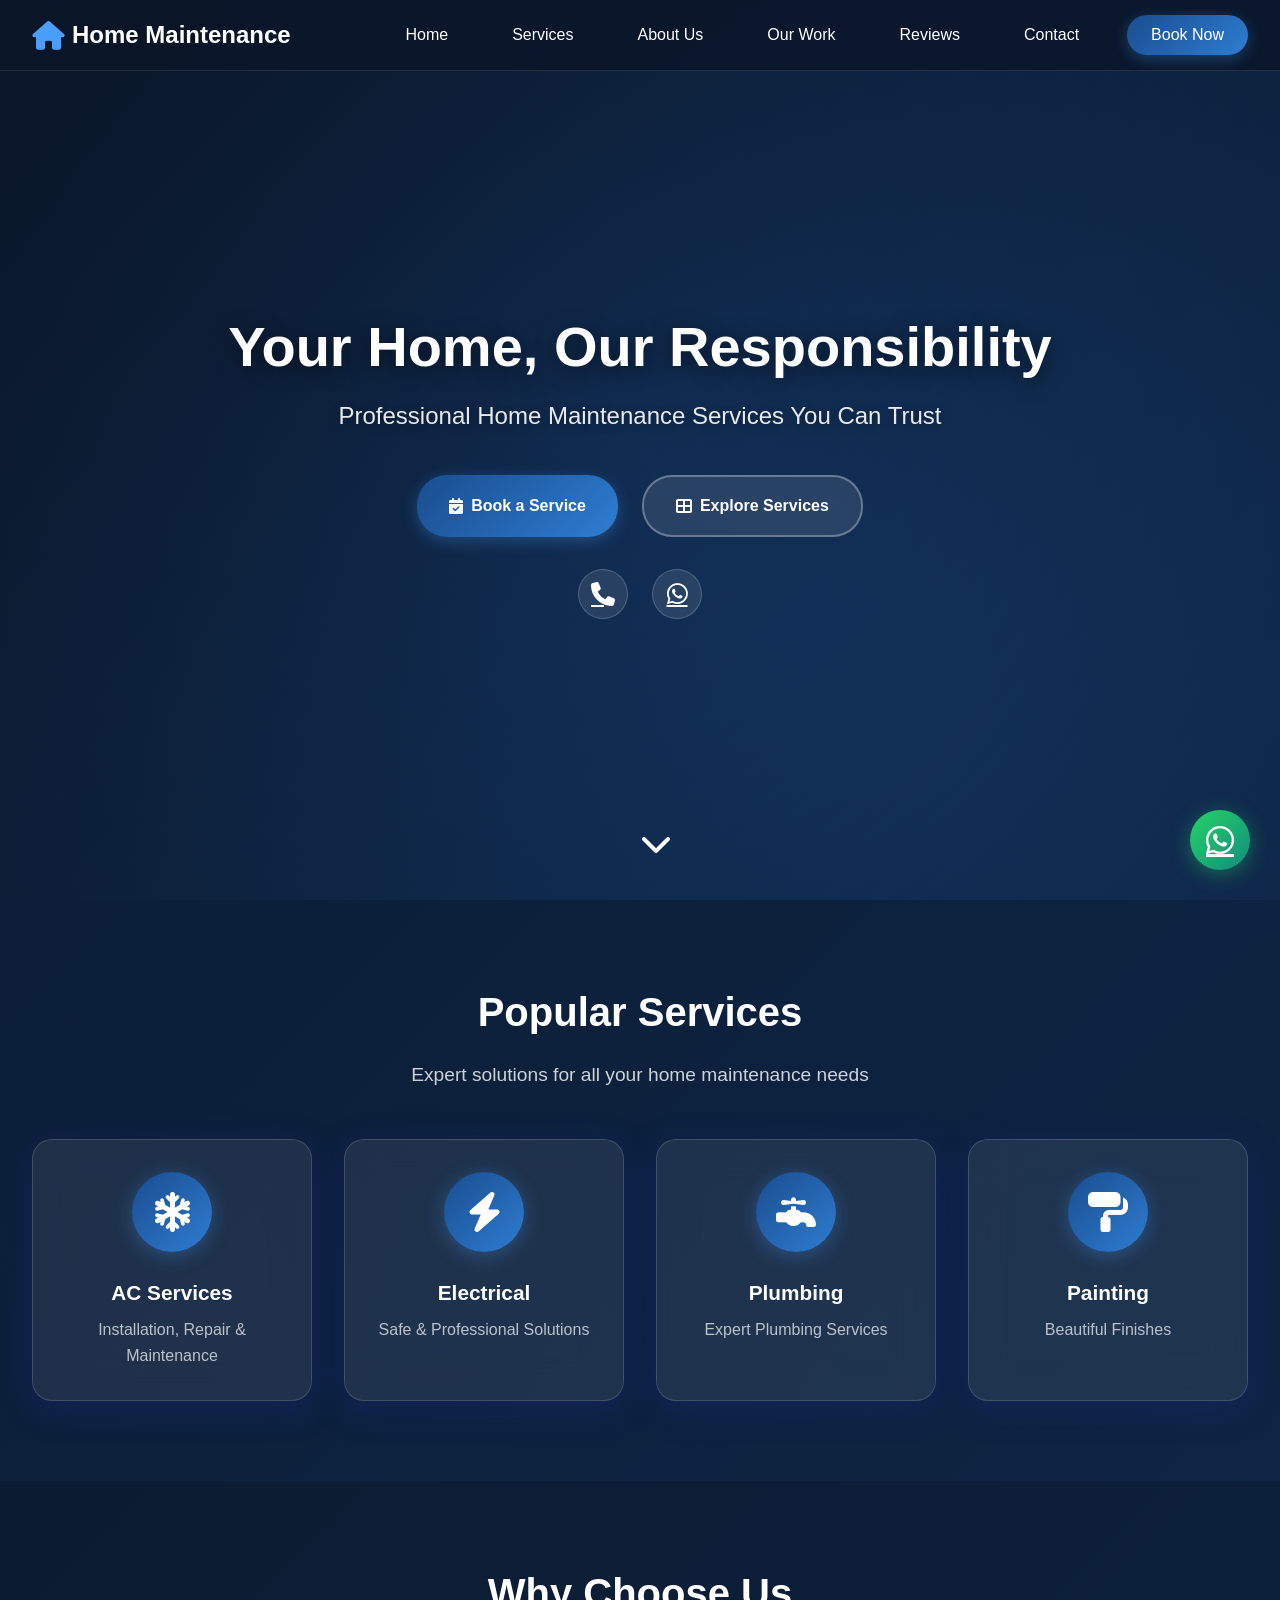
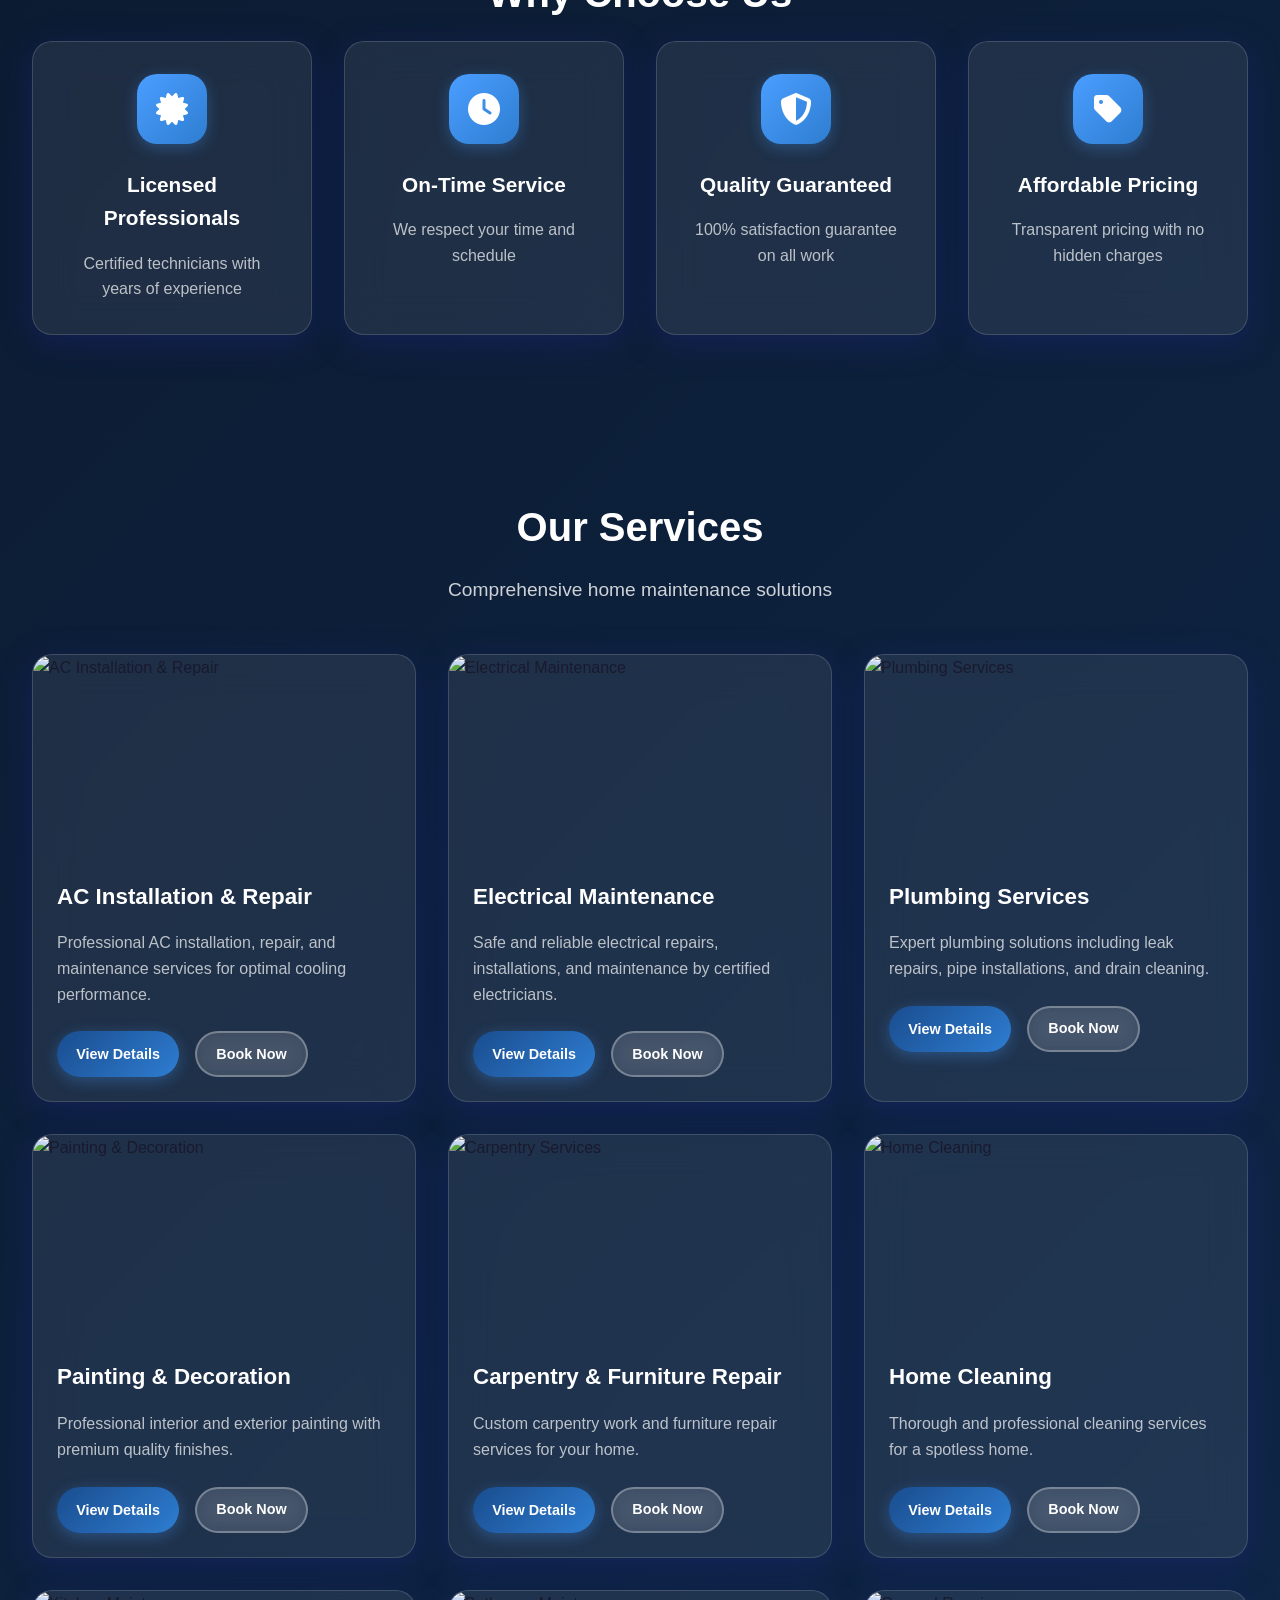
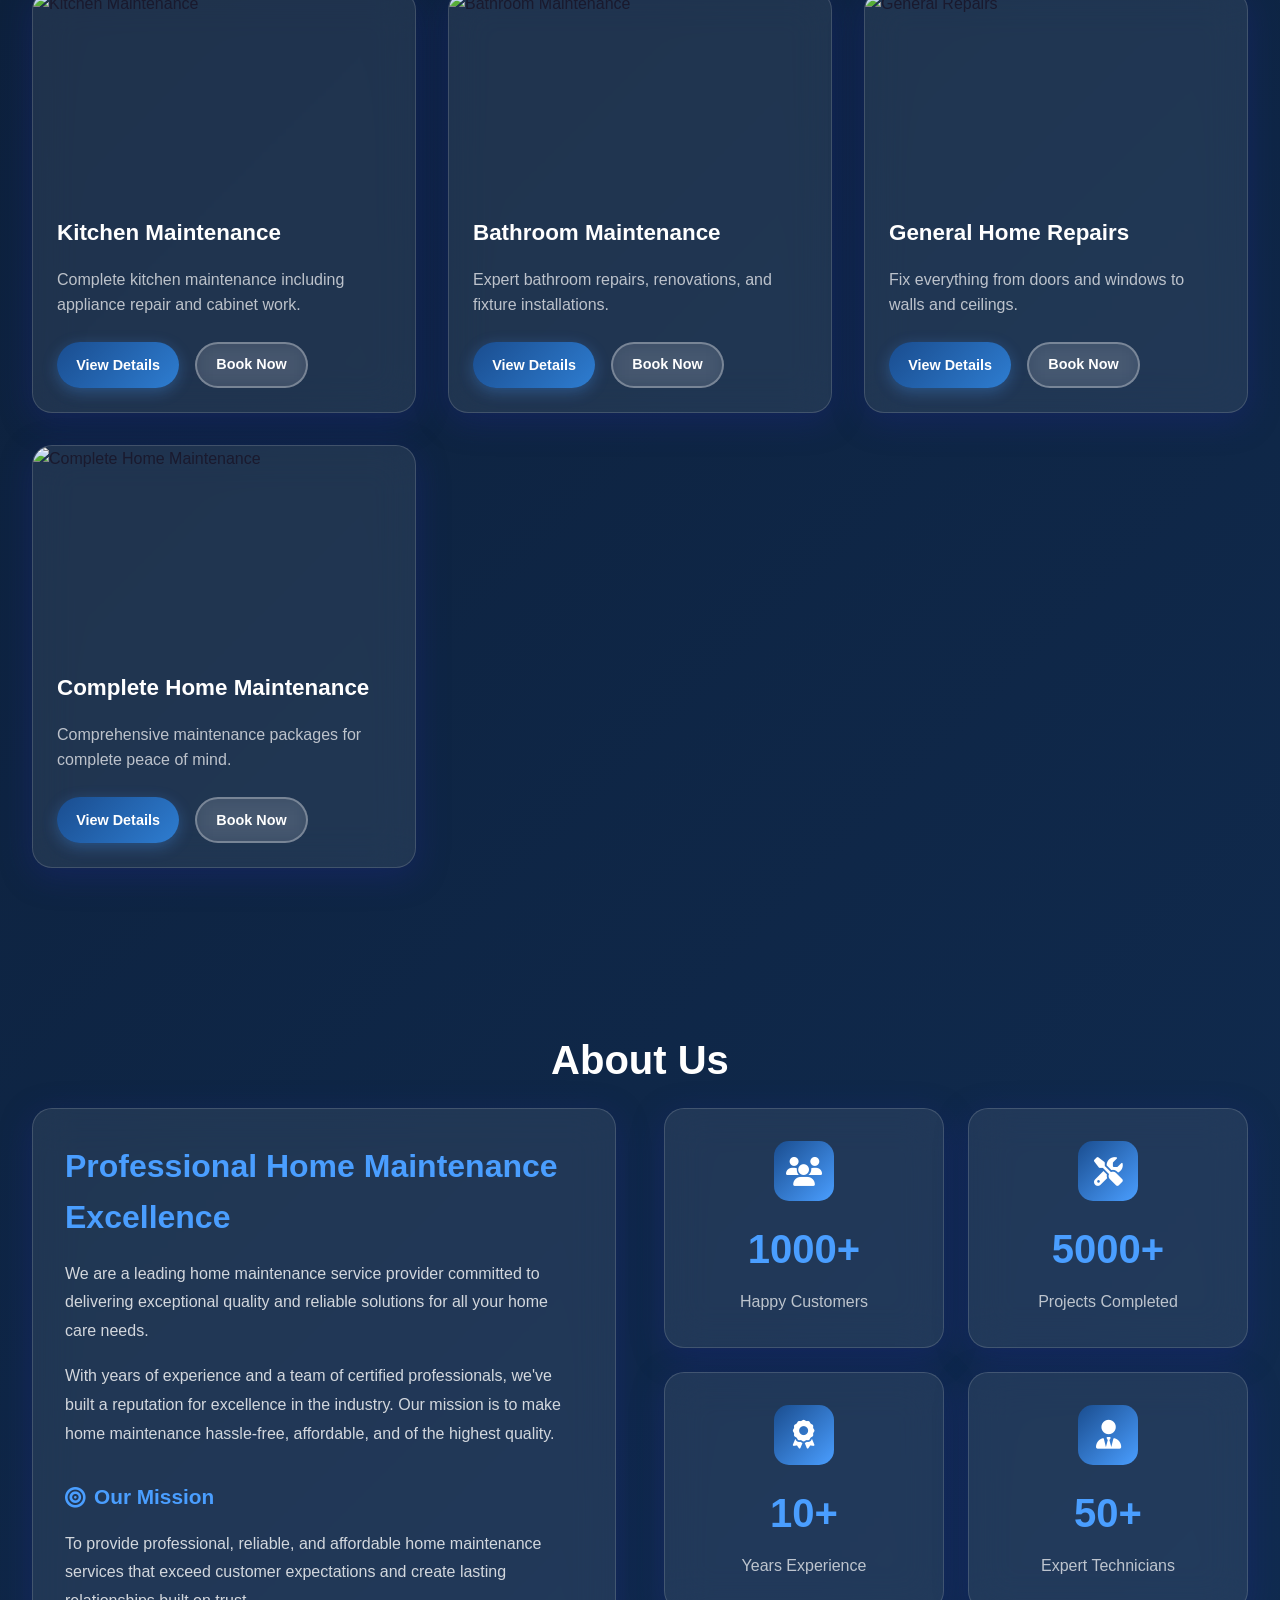
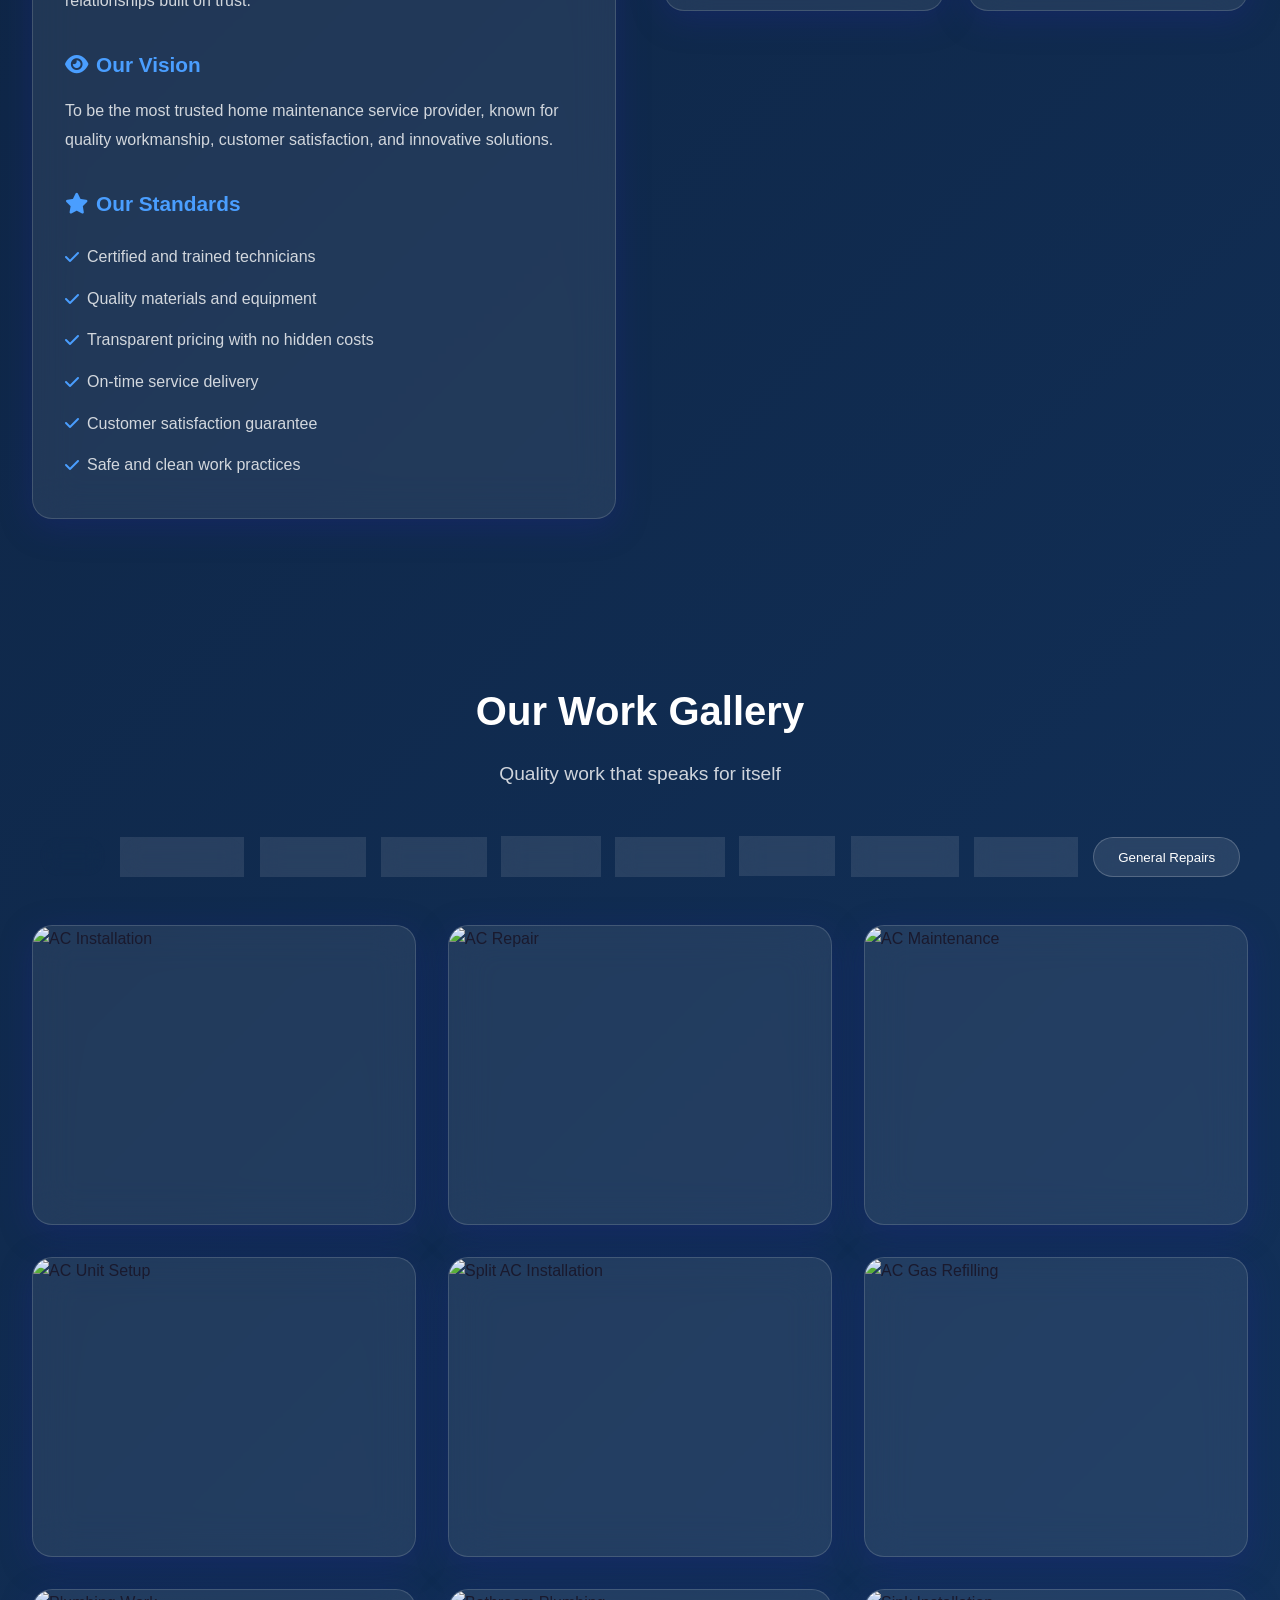
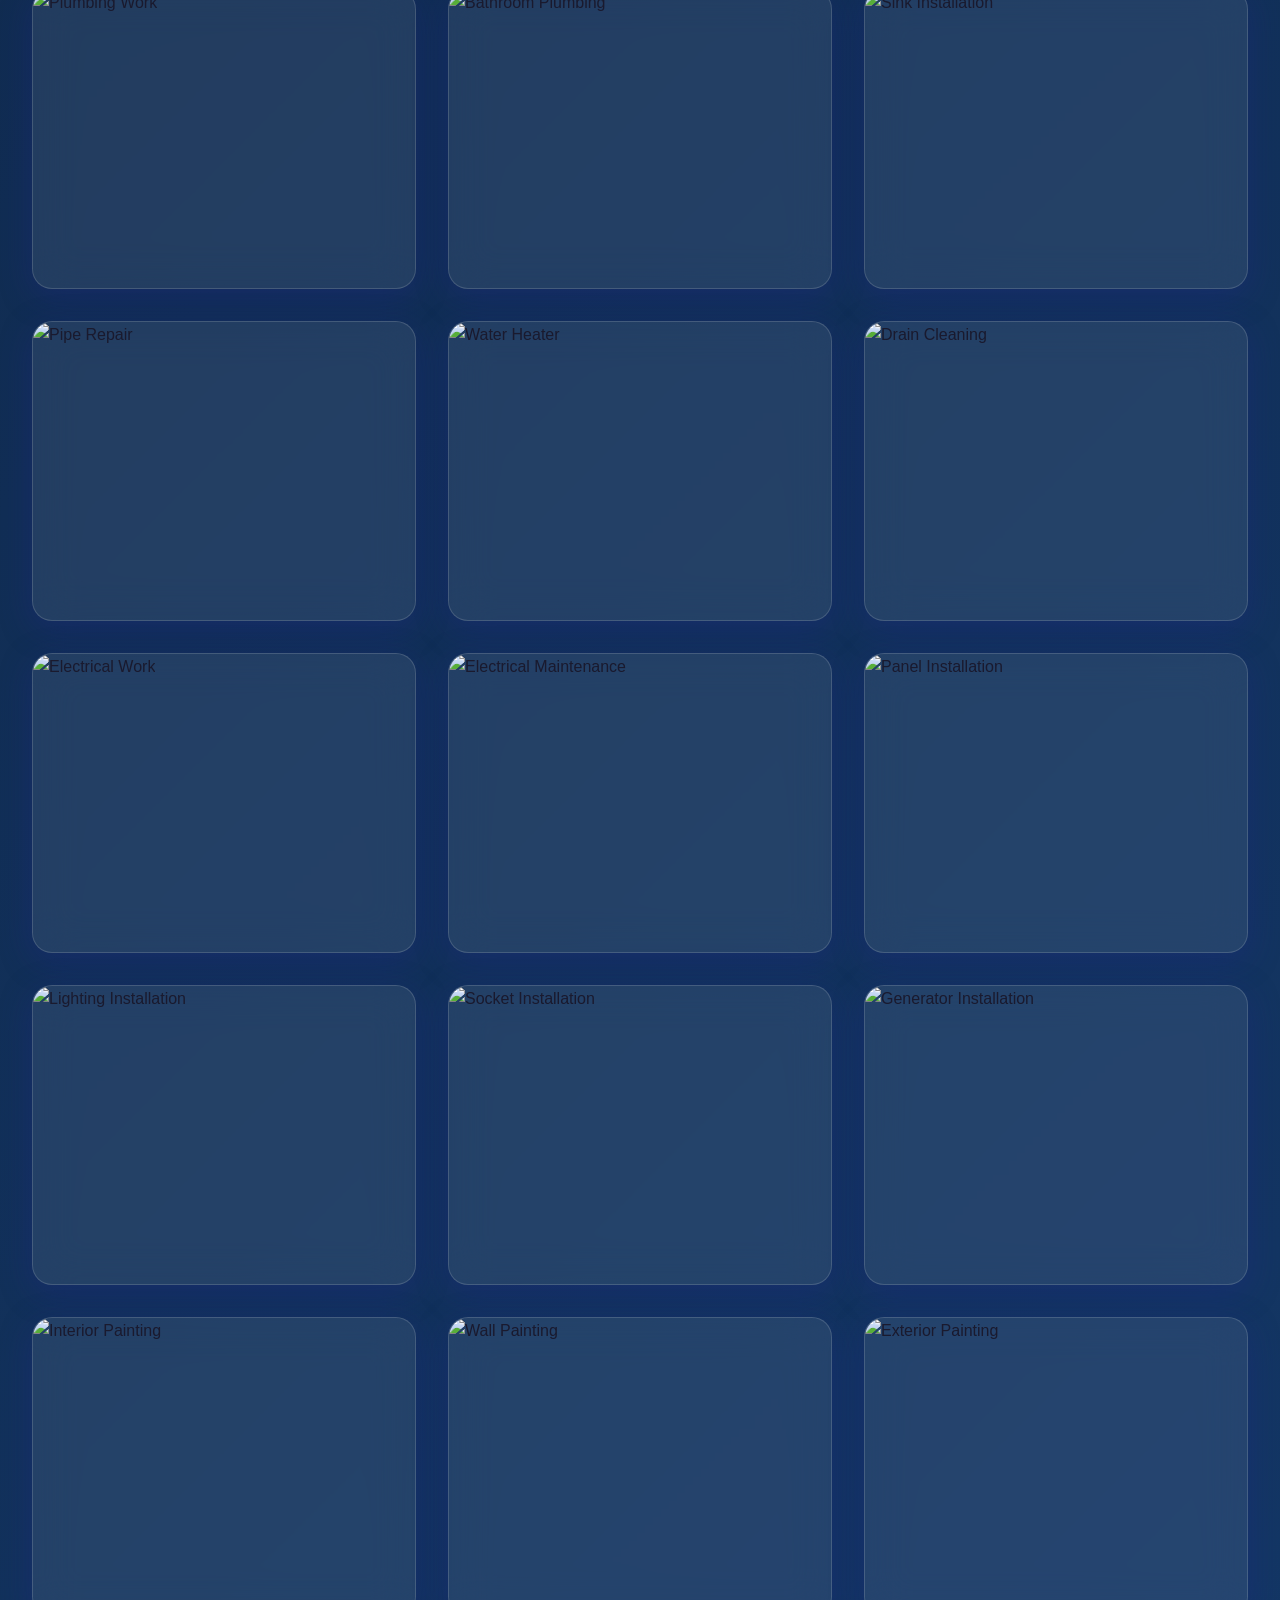
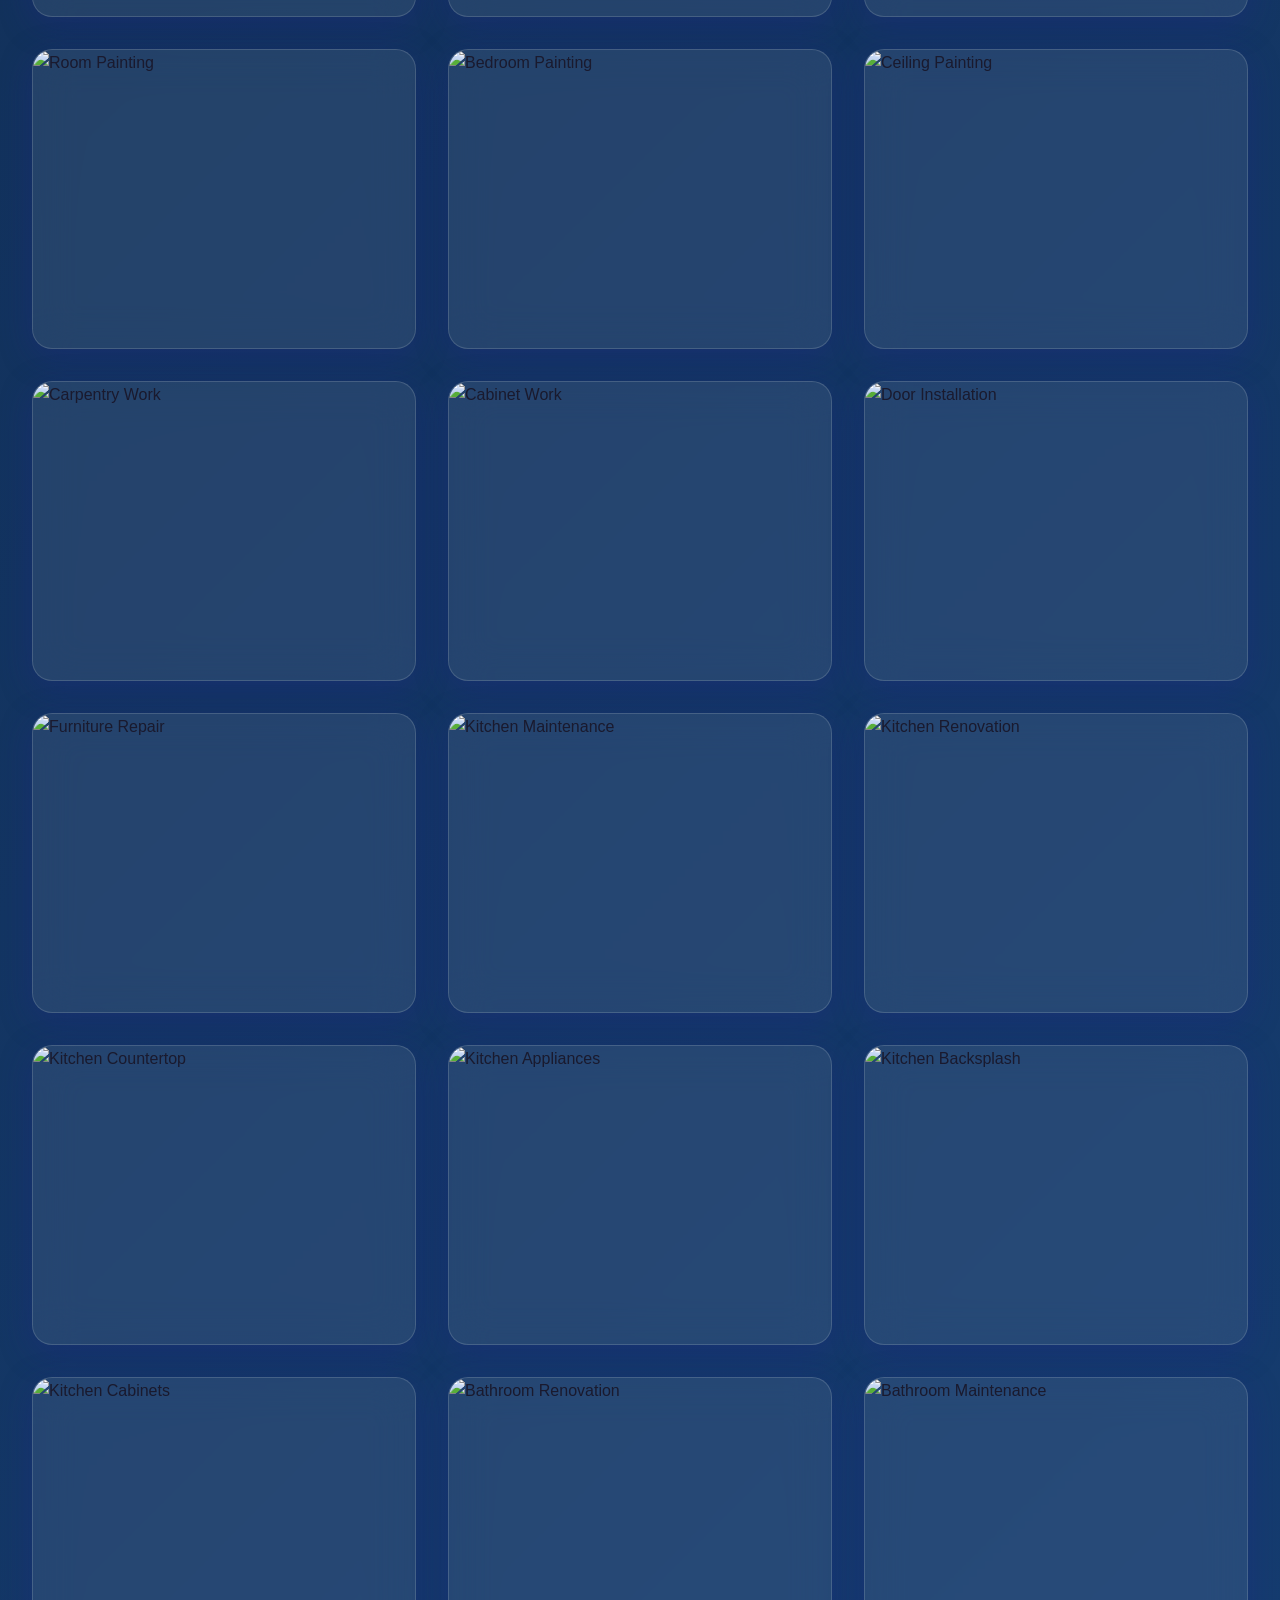
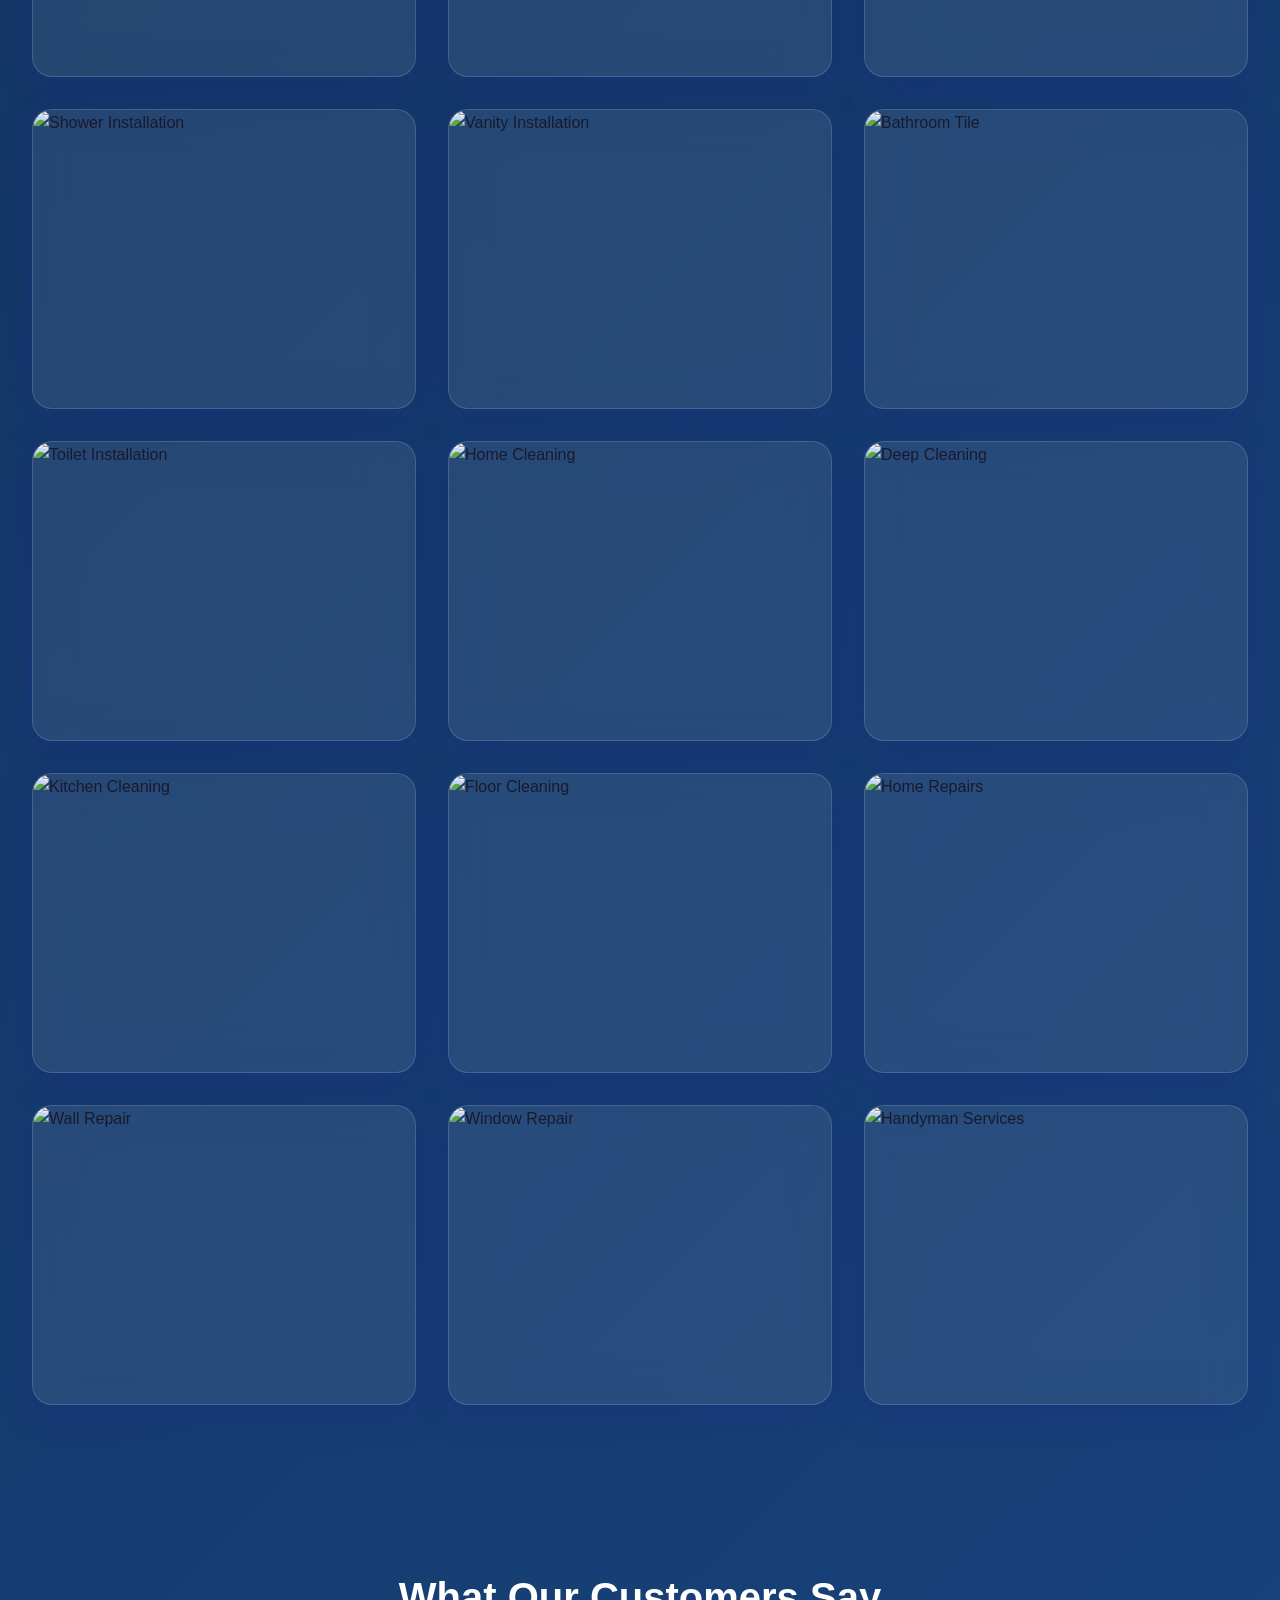
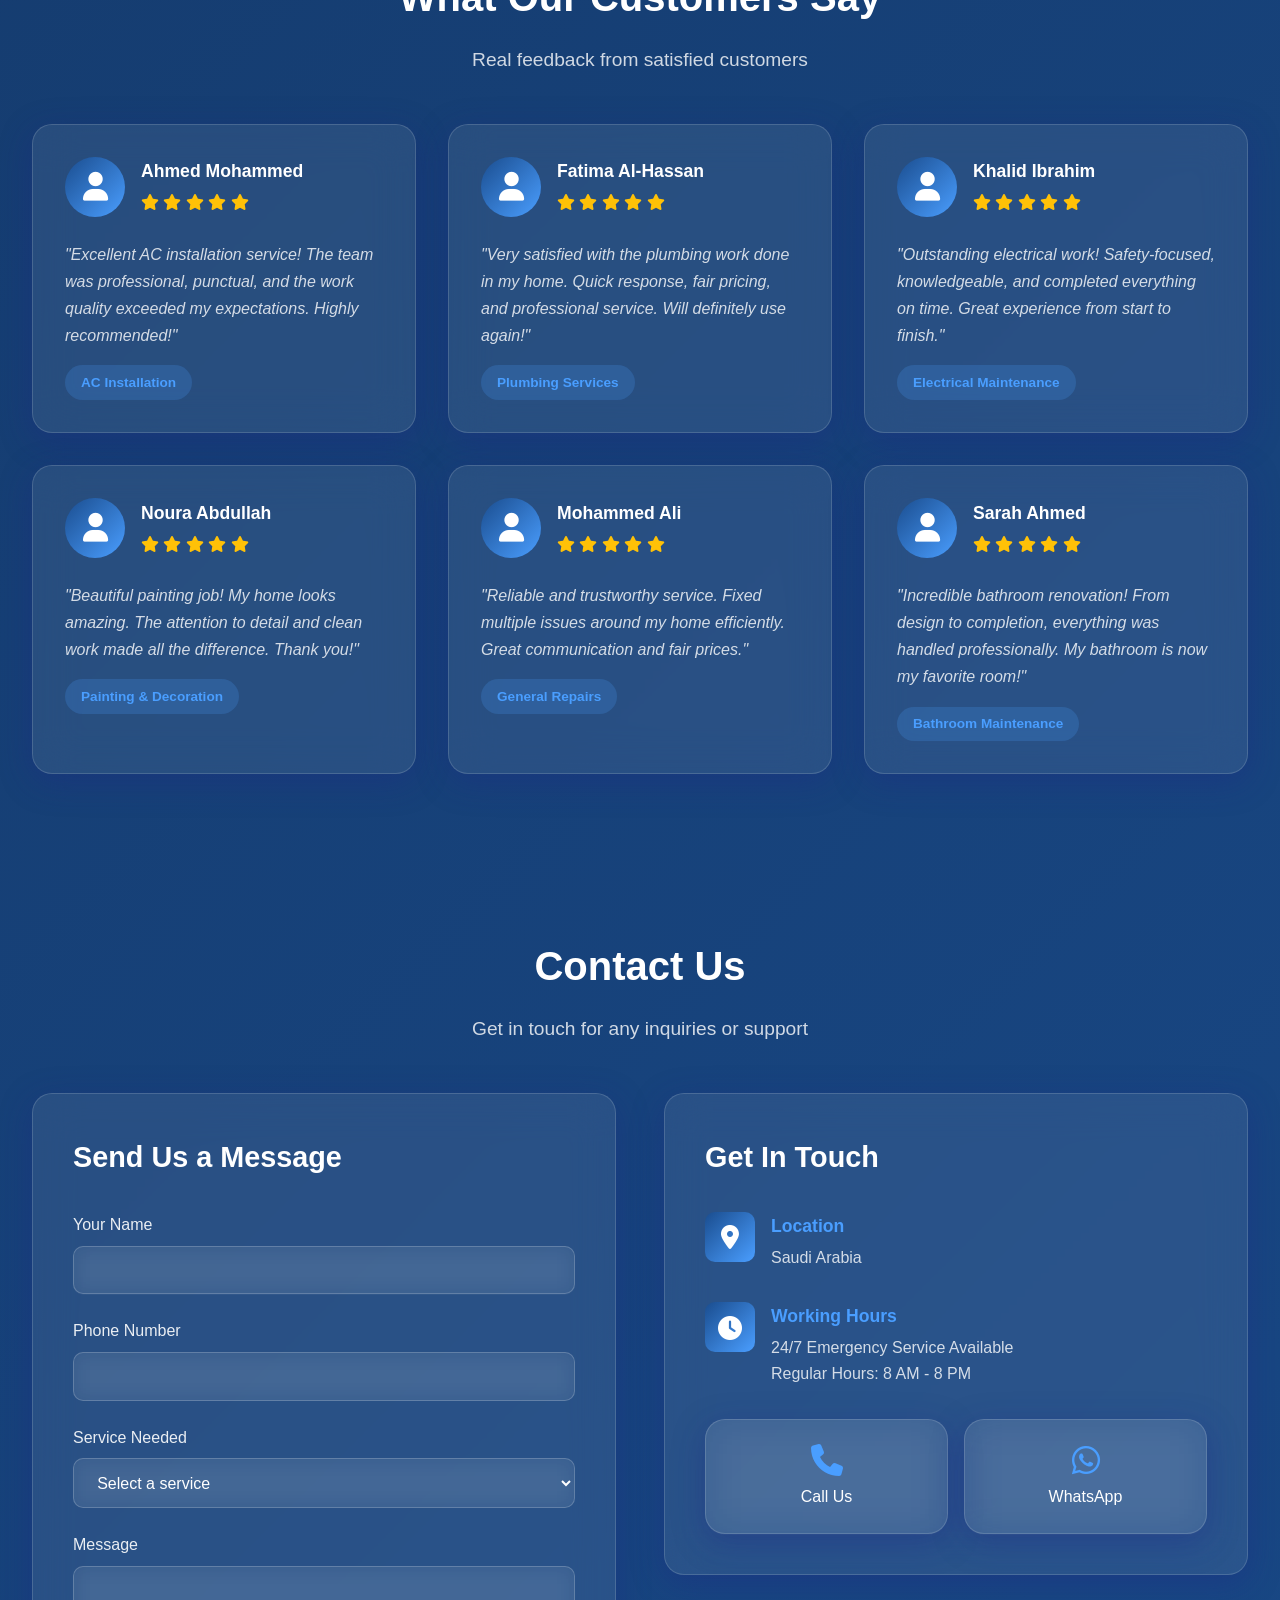
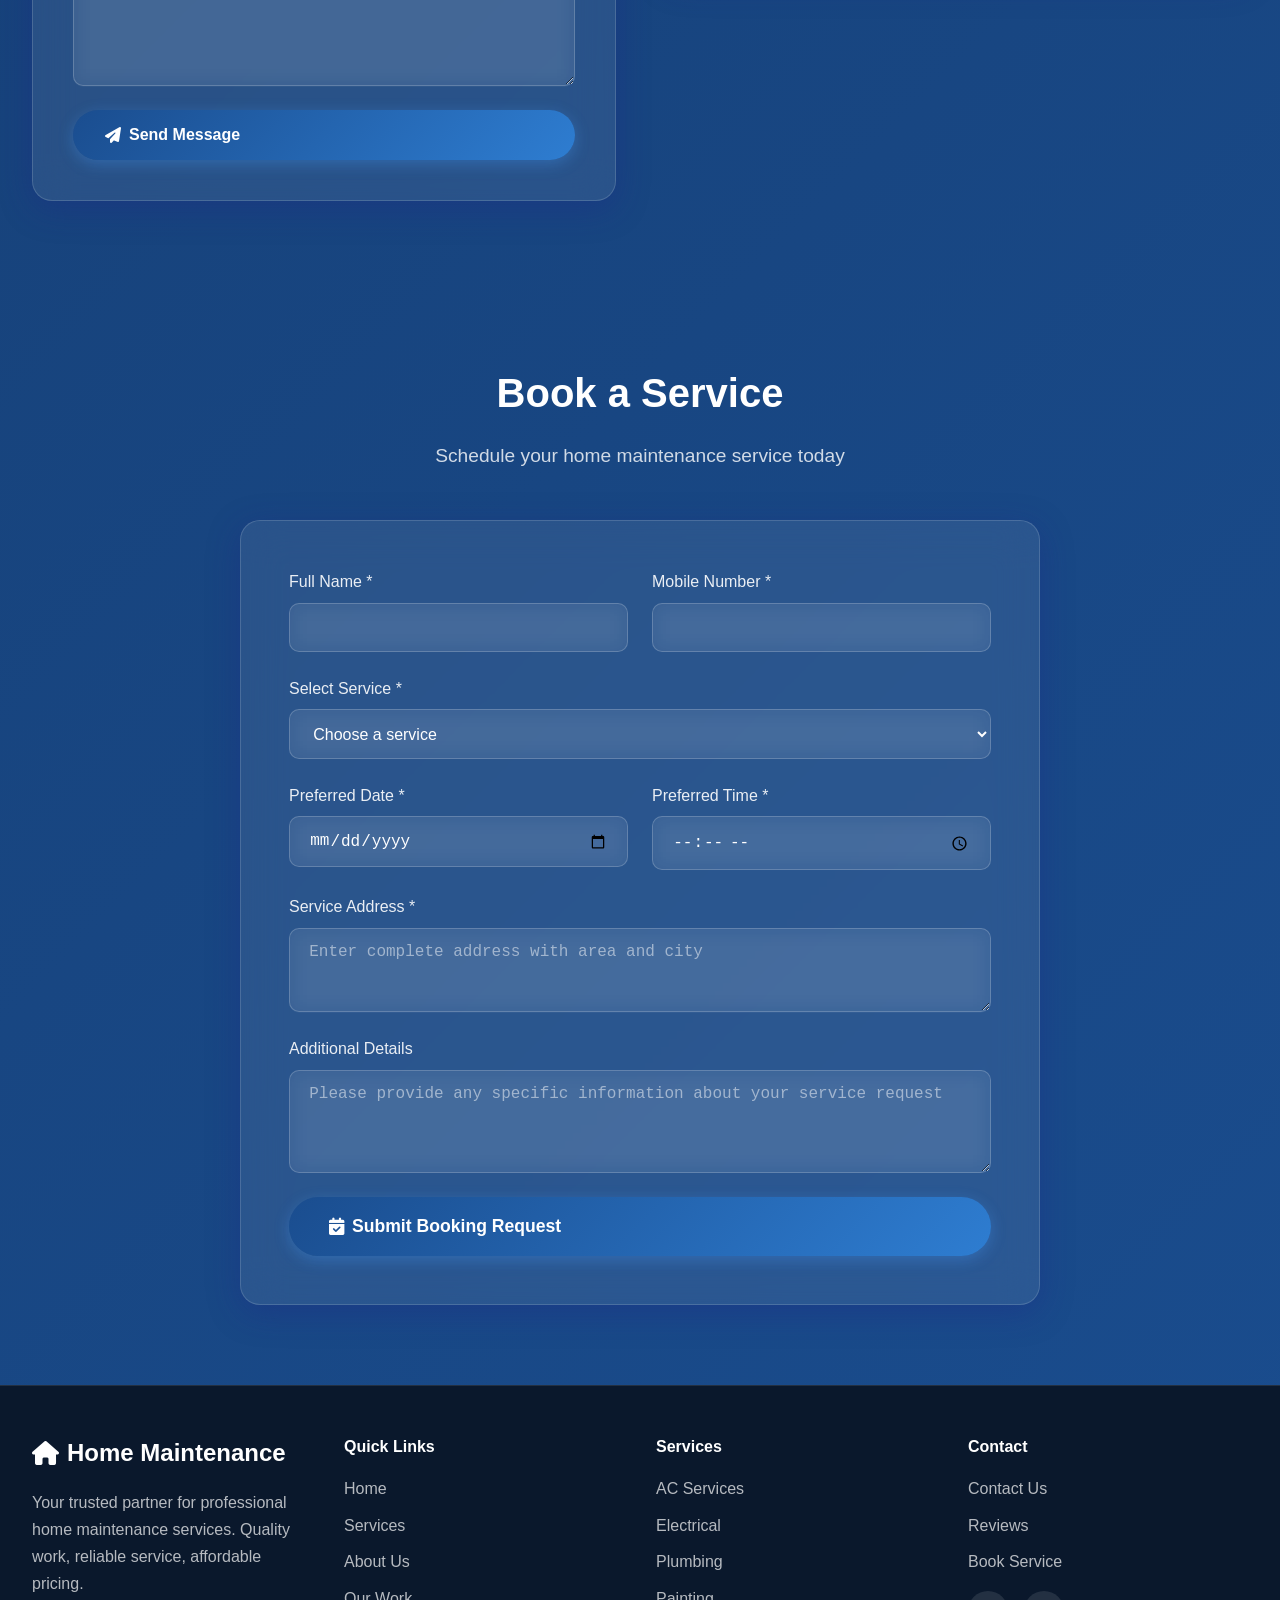
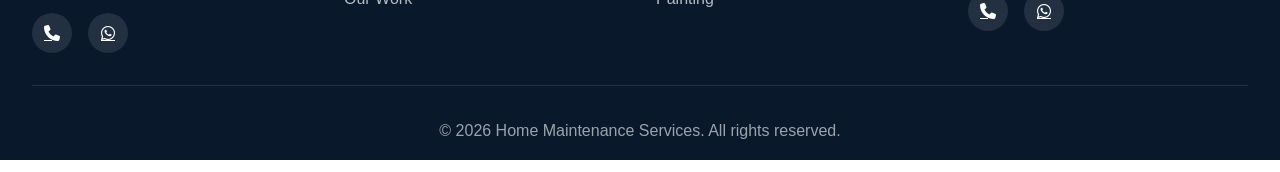
==== index.html @ 99d9198a "Add files via upload" ====
<!DOCTYPE html>
<html lang="en">
<head>
    <meta charset="UTF-8">
    <meta name="viewport" content="width=device-width, initial-scale=1.0">
    <meta name="description" content="Professional Home Maintenance Services - Your Home, Our Responsibility. Expert AC, Plumbing, Electrical, Painting & More.">
    <title>Premium Home Maintenance Services | Your Home, Our Responsibility</title>
    <link rel="stylesheet" href="styles.css">
    <link rel="stylesheet" href="https://cdnjs.cloudflare.com/ajax/libs/font-awesome/6.4.0/css/all.min.css">
</head>
<body>
    <!-- Navigation Bar -->
    <nav class="navbar" id="navbar">
        <div class="nav-container">
            <div class="logo">
                <i class="fas fa-home"></i>
                <span>Home Maintenance</span>
            </div>
            <ul class="nav-menu" id="navMenu">
                <li><a href="#home" class="nav-link">Home</a></li>
                <li><a href="#services" class="nav-link">Services</a></li>
                <li><a href="#about" class="nav-link">About Us</a></li>
                <li><a href="#gallery" class="nav-link">Our Work</a></li>
                <li><a href="#reviews" class="nav-link">Reviews</a></li>
                <li><a href="#contact" class="nav-link">Contact</a></li>
                <li><a href="#booking" class="nav-link btn-book-nav">Book Now</a></li>
            </ul>
            <div class="hamburger" id="hamburger">
                <span></span>
                <span></span>
                <span></span>
            </div>
        </div>
    </nav>

    <!-- Floating WhatsApp Button -->
    <a href="https://wa.me/966597865115" class="whatsapp-float" target="_blank" aria-label="Contact us on WhatsApp">
        <i class="fab fa-whatsapp"></i>
    </a>

    <!-- Home Section -->
    <section id="home" class="hero-section">
        <div class="hero-overlay"></div>
        <div class="hero-content">
            <h1 class="hero-title" data-aos="fade-up">Your Home, Our Responsibility</h1>
            <p class="hero-subtitle" data-aos="fade-up" data-aos-delay="100">Professional Home Maintenance Services You Can Trust</p>
            <div class="hero-buttons" data-aos="fade-up" data-aos-delay="200">
                <a href="#booking" class="btn btn-primary">
                    <i class="fas fa-calendar-check"></i> Book a Service
                </a>
                <a href="#services" class="btn btn-secondary">
                    <i class="fas fa-th-large"></i> Explore Services
                </a>
            </div>
            <div class="hero-contact-icons" data-aos="fade-up" data-aos-delay="300">
                <a href="tel:+966597865115" class="contact-icon" aria-label="Call us">
                    <i class="fas fa-phone"></i>
                </a>
                <a href="https://wa.me/966597865115" class="contact-icon" aria-label="WhatsApp us">
                    <i class="fab fa-whatsapp"></i>
                </a>
            </div>
        </div>
        <div class="scroll-indicator" data-aos="fade-up" data-aos-delay="400">
            <i class="fas fa-chevron-down"></i>
        </div>
    </section>

    <!-- Popular Services Preview -->
    <section class="popular-services">
        <div class="container">
            <h2 class="section-title" data-aos="fade-up">Popular Services</h2>
            <p class="section-subtitle" data-aos="fade-up">Expert solutions for all your home maintenance needs</p>
            <div class="services-preview-grid">
                <div class="service-preview-card glass-card" data-aos="zoom-in" data-aos-delay="100">
                    <div class="service-icon">
                        <i class="fas fa-snowflake"></i>
                    </div>
                    <h3>AC Services</h3>
                    <p>Installation, Repair & Maintenance</p>
                </div>
                <div class="service-preview-card glass-card" data-aos="zoom-in" data-aos-delay="200">
                    <div class="service-icon">
                        <i class="fas fa-bolt"></i>
                    </div>
                    <h3>Electrical</h3>
                    <p>Safe & Professional Solutions</p>
                </div>
                <div class="service-preview-card glass-card" data-aos="zoom-in" data-aos-delay="300">
                    <div class="service-icon">
                        <i class="fas fa-faucet"></i>
                    </div>
                    <h3>Plumbing</h3>
                    <p>Expert Plumbing Services</p>
                </div>
                <div class="service-preview-card glass-card" data-aos="zoom-in" data-aos-delay="400">
                    <div class="service-icon">
                        <i class="fas fa-paint-roller"></i>
                    </div>
                    <h3>Painting</h3>
                    <p>Beautiful Finishes</p>
                </div>
            </div>
        </div>
    </section>

    <!-- Why Choose Us -->
    <section class="why-choose-us">
        <div class="container">
            <h2 class="section-title" data-aos="fade-up">Why Choose Us</h2>
            <div class="features-grid">
                <div class="feature-card glass-card" data-aos="fade-right" data-aos-delay="100">
                    <div class="feature-icon">
                        <i class="fas fa-certificate"></i>
                    </div>
                    <h3>Licensed Professionals</h3>
                    <p>Certified technicians with years of experience</p>
                </div>
                <div class="feature-card glass-card" data-aos="fade-right" data-aos-delay="200">
                    <div class="feature-icon">
                        <i class="fas fa-clock"></i>
                    </div>
                    <h3>On-Time Service</h3>
                    <p>We respect your time and schedule</p>
                </div>
                <div class="feature-card glass-card" data-aos="fade-left" data-aos-delay="300">
                    <div class="feature-icon">
                        <i class="fas fa-shield-alt"></i>
                    </div>
                    <h3>Quality Guaranteed</h3>
                    <p>100% satisfaction guarantee on all work</p>
                </div>
                <div class="feature-card glass-card" data-aos="fade-left" data-aos-delay="400">
                    <div class="feature-icon">
                        <i class="fas fa-tag"></i>
                    </div>
                    <h3>Affordable Pricing</h3>
                    <p>Transparent pricing with no hidden charges</p>
                </div>
            </div>
        </div>
    </section>

    <!-- Services Section -->
    <section id="services" class="services-section">
        <div class="container">
            <h2 class="section-title" data-aos="fade-up">Our Services</h2>
            <p class="section-subtitle" data-aos="fade-up">Comprehensive home maintenance solutions</p>
            <div class="services-grid">
                <!-- AC Installation & Repair -->
                <div class="service-card glass-card" data-aos="zoom-in" data-aos-delay="100">
                    <div class="service-image">
                        <img src="https://images.unsplash.com/photo-1581094794329-c8112a89af12?w=500&h=300&fit=crop" alt="AC Installation & Repair">
                        <div class="service-overlay">
                            <i class="fas fa-snowflake"></i>
                        </div>
                    </div>
                    <div class="service-content">
                        <h3>AC Installation & Repair</h3>
                        <p>Professional AC installation, repair, and maintenance services for optimal cooling performance.</p>
                        <div class="service-buttons">
                            <button class="btn btn-small btn-primary" onclick="showServiceDetail('ac')">View Details</button>
                            <a href="#booking" class="btn btn-small btn-secondary">Book Now</a>
                        </div>
                    </div>
                </div>

                <!-- Electrical Maintenance -->
                <div class="service-card glass-card" data-aos="zoom-in" data-aos-delay="200">
                    <div class="service-image">
                        <img src="https://images.unsplash.com/photo-1621905251918-48416bd8575a?w=500&h=300&fit=crop" alt="Electrical Maintenance">
                        <div class="service-overlay">
                            <i class="fas fa-bolt"></i>
                        </div>
                    </div>
                    <div class="service-content">
                        <h3>Electrical Maintenance</h3>
                        <p>Safe and reliable electrical repairs, installations, and maintenance by certified electricians.</p>
                        <div class="service-buttons">
                            <button class="btn btn-small btn-primary" onclick="showServiceDetail('electrical')">View Details</button>
                            <a href="#booking" class="btn btn-small btn-secondary">Book Now</a>
                        </div>
                    </div>
                </div>

                <!-- Plumbing Services -->
                <div class="service-card glass-card" data-aos="zoom-in" data-aos-delay="300">
                    <div class="service-image">
                        <img src="https://images.unsplash.com/photo-1607472586893-edb57bdc0e39?w=500&h=300&fit=crop" alt="Plumbing Services">
                        <div class="service-overlay">
                            <i class="fas fa-faucet"></i>
                        </div>
                    </div>
                    <div class="service-content">
                        <h3>Plumbing Services</h3>
                        <p>Expert plumbing solutions including leak repairs, pipe installations, and drain cleaning.</p>
                        <div class="service-buttons">
                            <button class="btn btn-small btn-primary" onclick="showServiceDetail('plumbing')">View Details</button>
                            <a href="#booking" class="btn btn-small btn-secondary">Book Now</a>
                        </div>
                    </div>
                </div>

                <!-- Painting & Decoration -->
                <div class="service-card glass-card" data-aos="zoom-in" data-aos-delay="400">
                    <div class="service-image">
                        <img src="https://images.unsplash.com/photo-1589939705384-5185137a7f0f?w=500&h=300&fit=crop" alt="Painting & Decoration">
                        <div class="service-overlay">
                            <i class="fas fa-paint-roller"></i>
                        </div>
                    </div>
                    <div class="service-content">
                        <h3>Painting & Decoration</h3>
                        <p>Professional interior and exterior painting with premium quality finishes.</p>
                        <div class="service-buttons">
                            <button class="btn btn-small btn-primary" onclick="showServiceDetail('painting')">View Details</button>
                            <a href="#booking" class="btn btn-small btn-secondary">Book Now</a>
                        </div>
                    </div>
                </div>

                <!-- Carpentry & Furniture Repair -->
                <div class="service-card glass-card" data-aos="zoom-in" data-aos-delay="500">
                    <div class="service-image">
                        <img src="https://images.unsplash.com/photo-1616486338812-3dadae4b4ace?w=500&h=300&fit=crop" alt="Carpentry Services">
                        <div class="service-overlay">
                            <i class="fas fa-hammer"></i>
                        </div>
                    </div>
                    <div class="service-content">
                        <h3>Carpentry & Furniture Repair</h3>
                        <p>Custom carpentry work and furniture repair services for your home.</p>
                        <div class="service-buttons">
                            <button class="btn btn-small btn-primary" onclick="showServiceDetail('carpentry')">View Details</button>
                            <a href="#booking" class="btn btn-small btn-secondary">Book Now</a>
                        </div>
                    </div>
                </div>

                <!-- Home Cleaning -->
                <div class="service-card glass-card" data-aos="zoom-in" data-aos-delay="600">
                    <div class="service-image">
                        <img src="https://images.unsplash.com/photo-1581578731548-c64695cc6952?w=500&h=300&fit=crop" alt="Home Cleaning">
                        <div class="service-overlay">
                            <i class="fas fa-broom"></i>
                        </div>
                    </div>
                    <div class="service-content">
                        <h3>Home Cleaning</h3>
                        <p>Thorough and professional cleaning services for a spotless home.</p>
                        <div class="service-buttons">
                            <button class="btn btn-small btn-primary" onclick="showServiceDetail('cleaning')">View Details</button>
                            <a href="#booking" class="btn btn-small btn-secondary">Book Now</a>
                        </div>
                    </div>
                </div>

                <!-- Kitchen Maintenance -->
                <div class="service-card glass-card" data-aos="zoom-in" data-aos-delay="700">
                    <div class="service-image">
                        <img src="https://images.unsplash.com/photo-1556911220-bff31c812dba?w=500&h=300&fit=crop" alt="Kitchen Maintenance">
                        <div class="service-overlay">
                            <i class="fas fa-utensils"></i>
                        </div>
                    </div>
                    <div class="service-content">
                        <h3>Kitchen Maintenance</h3>
                        <p>Complete kitchen maintenance including appliance repair and cabinet work.</p>
                        <div class="service-buttons">
                            <button class="btn btn-small btn-primary" onclick="showServiceDetail('kitchen')">View Details</button>
                            <a href="#booking" class="btn btn-small btn-secondary">Book Now</a>
                        </div>
                    </div>
                </div>

                <!-- Bathroom Maintenance -->
                <div class="service-card glass-card" data-aos="zoom-in" data-aos-delay="800">
                    <div class="service-image">
                        <img src="https://images.unsplash.com/photo-1552321554-5fefe8c9ef14?w=500&h=300&fit=crop" alt="Bathroom Maintenance">
                        <div class="service-overlay">
                            <i class="fas fa-bath"></i>
                        </div>
                    </div>
                    <div class="service-content">
                        <h3>Bathroom Maintenance</h3>
                        <p>Expert bathroom repairs, renovations, and fixture installations.</p>
                        <div class="service-buttons">
                            <button class="btn btn-small btn-primary" onclick="showServiceDetail('bathroom')">View Details</button>
                            <a href="#booking" class="btn btn-small btn-secondary">Book Now</a>
                        </div>
                    </div>
                </div>

                <!-- General Home Repairs -->
                <div class="service-card glass-card" data-aos="zoom-in" data-aos-delay="900">
                    <div class="service-image">
                        <img src="https://images.unsplash.com/photo-1581578731548-c64695cc6952?w=500&h=300&fit=crop" alt="General Repairs">
                        <div class="service-overlay">
                            <i class="fas fa-tools"></i>
                        </div>
                    </div>
                    <div class="service-content">
                        <h3>General Home Repairs</h3>
                        <p>Fix everything from doors and windows to walls and ceilings.</p>
                        <div class="service-buttons">
                            <button class="btn btn-small btn-primary" onclick="showServiceDetail('general')">View Details</button>
                            <a href="#booking" class="btn btn-small btn-secondary">Book Now</a>
                        </div>
                    </div>
                </div>

                <!-- Complete Home Maintenance -->
                <div class="service-card glass-card" data-aos="zoom-in" data-aos-delay="1000">
                    <div class="service-image">
                        <img src="https://images.unsplash.com/photo-1560518883-ce09059eeffa?w=500&h=300&fit=crop" alt="Complete Home Maintenance">
                        <div class="service-overlay">
                            <i class="fas fa-home"></i>
                        </div>
                    </div>
                    <div class="service-content">
                        <h3>Complete Home Maintenance</h3>
                        <p>Comprehensive maintenance packages for complete peace of mind.</p>
                        <div class="service-buttons">
                            <button class="btn btn-small btn-primary" onclick="showServiceDetail('complete')">View Details</button>
                            <a href="#booking" class="btn btn-small btn-secondary">Book Now</a>
                        </div>
                    </div>
                </div>
            </div>
        </div>
    </section>

    <!-- Service Detail Modal -->
    <div id="serviceDetailModal" class="modal">
        <div class="modal-content glass-card">
            <span class="modal-close" onclick="closeServiceDetail()">&times;</span>
            <div id="serviceDetailContent"></div>
        </div>
    </div>

    <!-- About Us Section -->
    <section id="about" class="about-section">
        <div class="container">
            <h2 class="section-title" data-aos="fade-up">About Us</h2>
            <div class="about-content">
                <div class="about-text glass-card" data-aos="fade-right">
                    <h3>Professional Home Maintenance Excellence</h3>
                    <p>We are a leading home maintenance service provider committed to delivering exceptional quality and reliable solutions for all your home care needs.</p>
                    <p>With years of experience and a team of certified professionals, we've built a reputation for excellence in the industry. Our mission is to make home maintenance hassle-free, affordable, and of the highest quality.</p>

                    <div class="about-mission">
                        <h4><i class="fas fa-bullseye"></i> Our Mission</h4>
                        <p>To provide professional, reliable, and affordable home maintenance services that exceed customer expectations and create lasting relationships built on trust.</p>
                    </div>

                    <div class="about-vision">
                        <h4><i class="fas fa-eye"></i> Our Vision</h4>
                        <p>To be the most trusted home maintenance service provider, known for quality workmanship, customer satisfaction, and innovative solutions.</p>
                    </div>

                    <div class="about-standards">
                        <h4><i class="fas fa-star"></i> Our Standards</h4>
                        <ul>
                            <li><i class="fas fa-check"></i> Certified and trained technicians</li>
                            <li><i class="fas fa-check"></i> Quality materials and equipment</li>
                            <li><i class="fas fa-check"></i> Transparent pricing with no hidden costs</li>
                            <li><i class="fas fa-check"></i> On-time service delivery</li>
                            <li><i class="fas fa-check"></i> Customer satisfaction guarantee</li>
                            <li><i class="fas fa-check"></i> Safe and clean work practices</li>
                        </ul>
                    </div>
                </div>

                <div class="about-stats" data-aos="fade-left">
                    <div class="stat-card glass-card">
                        <div class="stat-icon">
                            <i class="fas fa-users"></i>
                        </div>
                        <h3 class="stat-number" data-count="1000">0</h3>
                        <p>Happy Customers</p>
                    </div>
                    <div class="stat-card glass-card">
                        <div class="stat-icon">
                            <i class="fas fa-tools"></i>
                        </div>
                        <h3 class="stat-number" data-count="5000">0</h3>
                        <p>Projects Completed</p>
                    </div>
                    <div class="stat-card glass-card">
                        <div class="stat-icon">
                            <i class="fas fa-award"></i>
                        </div>
                        <h3 class="stat-number" data-count="10">0</h3>
                        <p>Years Experience</p>
                    </div>
                    <div class="stat-card glass-card">
                        <div class="stat-icon">
                            <i class="fas fa-user-tie"></i>
                        </div>
                        <h3 class="stat-number" data-count="50">0</h3>
                        <p>Expert Technicians</p>
                    </div>
                </div>
            </div>
        </div>
    </section>

    <!-- Gallery Section -->
    <section id="gallery" class="gallery-section">
        <div class="container">
            <h2 class="section-title" data-aos="fade-up">Our Work Gallery</h2>
            <p class="section-subtitle" data-aos="fade-up">Quality work that speaks for itself</p>

            <div class="gallery-filters" data-aos="fade-up">
                <button class="filter-btn active" data-filter="all">All</button>
                <button class="filter-btn" data-filter="ac">AC Services</button>
                <button class="filter-btn" data-filter="plumbing">Plumbing</button>
                <button class="filter-btn" data-filter="electrical">Electrical</button>
                <button class="filter-btn" data-filter="painting">Painting</button>
                <button class="filter-btn" data-filter="carpentry">Carpentry</button>
                <button class="filter-btn" data-filter="kitchen">Kitchen</button>
                <button class="filter-btn" data-filter="bathroom">Bathroom</button>
                <button class="filter-btn" data-filter="cleaning">Cleaning</button>
                <button class="filter-btn" data-filter="general">General Repairs</button>
            </div>

            <div class="gallery-grid">
                <!-- AC Services Images -->
                <div class="gallery-item glass-card" data-category="ac" data-aos="zoom-in">
                    <img src="https://images.unsplash.com/photo-1581094794329-c8112a89af12?w=600&h=400&fit=crop" alt="AC Installation">
                    <div class="gallery-overlay">
                        <h4>AC Installation</h4>
                        <p>Professional cooling system setup</p>
                    </div>
                </div>

                <div class="gallery-item glass-card" data-category="ac" data-aos="zoom-in">
                    <img src="https://images.unsplash.com/photo-1631545806609-57b6cdaad1e5?w=600&h=400&fit=crop" alt="AC Repair">
                    <div class="gallery-overlay">
                        <h4>AC Repair</h4>
                        <p>Expert repair services</p>
                    </div>
                </div>

                <div class="gallery-item glass-card" data-category="ac" data-aos="zoom-in">
                    <img src="https://images.unsplash.com/photo-1607400201889-565b1ee75f8e?w=600&h=400&fit=crop" alt="AC Maintenance">
                    <div class="gallery-overlay">
                        <h4>AC Maintenance</h4>
                        <p>Regular servicing and check-ups</p>
                    </div>
                </div>

                <div class="gallery-item glass-card" data-category="ac" data-aos="zoom-in">
                    <img src="https://images.unsplash.com/photo-1635274530833-b3c2b8b7b9a5?w=600&h=400&fit=crop" alt="AC Unit Setup">
                    <div class="gallery-overlay">
                        <h4>Central AC Installation</h4>
                        <p>Complete system installation</p>
                    </div>
                </div>

                <div class="gallery-item glass-card" data-category="ac" data-aos="zoom-in">
                    <img src="https://images.unsplash.com/photo-1628744448840-55bdb2497bd4?w=600&h=400&fit=crop" alt="Split AC Installation">
                    <div class="gallery-overlay">
                        <h4>Split AC Setup</h4>
                        <p>Modern split unit installation</p>
                    </div>
                </div>

                <div class="gallery-item glass-card" data-category="ac" data-aos="zoom-in">
                    <img src="https://images.unsplash.com/photo-1584622650111-993a426fbf0a?w=600&h=400&fit=crop" alt="AC Gas Refilling">
                    <div class="gallery-overlay">
                        <h4>Gas Refilling Service</h4>
                        <p>Professional refrigerant recharge</p>
                    </div>
                </div>

                <!-- Plumbing Images -->
                <div class="gallery-item glass-card" data-category="plumbing" data-aos="zoom-in">
                    <img src="https://images.unsplash.com/photo-1607472586893-edb57bdc0e39?w=600&h=400&fit=crop" alt="Plumbing Work">
                    <div class="gallery-overlay">
                        <h4>Plumbing Repair</h4>
                        <p>Professional pipe and fixture work</p>
                    </div>
                </div>

                <div class="gallery-item glass-card" data-category="plumbing" data-aos="zoom-in">
                    <img src="https://images.unsplash.com/photo-1585704032915-c3400ca199e7?w=600&h=400&fit=crop" alt="Bathroom Plumbing">
                    <div class="gallery-overlay">
                        <h4>Bathroom Plumbing</h4>
                        <p>Complete fixture installation</p>
                    </div>
                </div>

                <div class="gallery-item glass-card" data-category="plumbing" data-aos="zoom-in">
                    <img src="https://images.unsplash.com/photo-1558618666-fcd25c85cd64?w=600&h=400&fit=crop" alt="Sink Installation">
                    <div class="gallery-overlay">
                        <h4>Sink & Faucet Installation</h4>
                        <p>Modern fixture setup</p>
                    </div>
                </div>

                <div class="gallery-item glass-card" data-category="plumbing" data-aos="zoom-in">
                    <img src="https://images.unsplash.com/photo-1585128903167-efea6cc22c04?w=600&h=400&fit=crop" alt="Pipe Repair">
                    <div class="gallery-overlay">
                        <h4>Pipe Repair & Replacement</h4>
                        <p>Leak-free solutions</p>
                    </div>
                </div>

                <div class="gallery-item glass-card" data-category="plumbing" data-aos="zoom-in">
                    <img src="https://images.unsplash.com/photo-1581578731548-c64695cc6952?w=600&h=400&fit=crop" alt="Water Heater">
                    <div class="gallery-overlay">
                        <h4>Water Heater Installation</h4>
                        <p>Hot water system setup</p>
                    </div>
                </div>

                <div class="gallery-item glass-card" data-category="plumbing" data-aos="zoom-in">
                    <img src="https://images.unsplash.com/photo-1604328698692-f76ea9498e76?w=600&h=400&fit=crop" alt="Drain Cleaning">
                    <div class="gallery-overlay">
                        <h4>Drain Cleaning Service</h4>
                        <p>Professional unclogging</p>
                    </div>
                </div>

                <!-- Electrical Images -->
                <div class="gallery-item glass-card" data-category="electrical" data-aos="zoom-in">
                    <img src="https://images.unsplash.com/photo-1621905251918-48416bd8575a?w=600&h=400&fit=crop" alt="Electrical Work">
                    <div class="gallery-overlay">
                        <h4>Electrical Installation</h4>
                        <p>Safe and certified work</p>
                    </div>
                </div>

                <div class="gallery-item glass-card" data-category="electrical" data-aos="zoom-in">
                    <img src="https://images.unsplash.com/photo-1621905252507-b35492cc74b4?w=600&h=400&fit=crop" alt="Electrical Maintenance">
                    <div class="gallery-overlay">
                        <h4>Electrical Maintenance</h4>
                        <p>Regular safety checks</p>
                    </div>
                </div>

                <div class="gallery-item glass-card" data-category="electrical" data-aos="zoom-in">
                    <img src="https://images.unsplash.com/photo-1621905252472-a037ae5c9ab5?w=600&h=400&fit=crop" alt="Panel Installation">
                    <div class="gallery-overlay">
                        <h4>Circuit Panel Upgrade</h4>
                        <p>Modern electrical panels</p>
                    </div>
                </div>

                <div class="gallery-item glass-card" data-category="electrical" data-aos="zoom-in">
                    <img src="https://images.unsplash.com/photo-1626788369359-0f5348bd7962?w=600&h=400&fit=crop" alt="Lighting Installation">
                    <div class="gallery-overlay">
                        <h4>Lighting Solutions</h4>
                        <p>Beautiful lighting setup</p>
                    </div>
                </div>

                <div class="gallery-item glass-card" data-category="electrical" data-aos="zoom-in">
                    <img src="https://images.unsplash.com/photo-1565183928294-7d22f2d93817?w=600&h=400&fit=crop" alt="Socket Installation">
                    <div class="gallery-overlay">
                        <h4>Outlet & Switch Work</h4>
                        <p>Professional wiring services</p>
                    </div>
                </div>

                <div class="gallery-item glass-card" data-category="electrical" data-aos="zoom-in">
                    <img src="https://images.unsplash.com/photo-1558618666-fcd25c85cd64?w=600&h=400&fit=crop" alt="Generator Installation">
                    <div class="gallery-overlay">
                        <h4>Generator Setup</h4>
                        <p>Backup power solutions</p>
                    </div>
                </div>

                <!-- Painting Images -->
                <div class="gallery-item glass-card" data-category="painting" data-aos="zoom-in">
                    <img src="https://images.unsplash.com/photo-1589939705384-5185137a7f0f?w=600&h=400&fit=crop" alt="Interior Painting">
                    <div class="gallery-overlay">
                        <h4>Interior Painting</h4>
                        <p>Beautiful room transformations</p>
                    </div>
                </div>

                <div class="gallery-item glass-card" data-category="painting" data-aos="zoom-in">
                    <img src="https://images.unsplash.com/photo-1562259949-e8e7689d7828?w=600&h=400&fit=crop" alt="Wall Painting">
                    <div class="gallery-overlay">
                        <h4>Professional Painting</h4>
                        <p>Premium quality finishes</p>
                    </div>
                </div>

                <div class="gallery-item glass-card" data-category="painting" data-aos="zoom-in">
                    <img src="https://images.unsplash.com/photo-1604709177225-055f99402ea3?w=600&h=400&fit=crop" alt="Exterior Painting">
                    <div class="gallery-overlay">
                        <h4>Exterior Painting</h4>
                        <p>Weather-resistant coating</p>
                    </div>
                </div>

                <div class="gallery-item glass-card" data-category="painting" data-aos="zoom-in">
                    <img src="https://images.unsplash.com/photo-1624395149011-470cf6f6ec02?w=600&h=400&fit=crop" alt="Room Painting">
                    <div class="gallery-overlay">
                        <h4>Living Room Painting</h4>
                        <p>Modern color schemes</p>
                    </div>
                </div>

                <div class="gallery-item glass-card" data-category="painting" data-aos="zoom-in">
                    <img src="https://images.unsplash.com/photo-1513694203232-719a280e022f?w=600&h=400&fit=crop" alt="Bedroom Painting">
                    <div class="gallery-overlay">
                        <h4>Bedroom Painting</h4>
                        <p>Relaxing color palettes</p>
                    </div>
                </div>

                <div class="gallery-item glass-card" data-category="painting" data-aos="zoom-in">
                    <img src="https://images.unsplash.com/photo-1615971677499-5467cbab01c0?w=600&h=400&fit=crop" alt="Ceiling Painting">
                    <div class="gallery-overlay">
                        <h4>Ceiling & Trim Work</h4>
                        <p>Detailed finishing touches</p>
                    </div>
                </div>

                <!-- Carpentry Images -->
                <div class="gallery-item glass-card" data-category="carpentry" data-aos="zoom-in">
                    <img src="https://images.unsplash.com/photo-1616486338812-3dadae4b4ace?w=600&h=400&fit=crop" alt="Carpentry Work">
                    <div class="gallery-overlay">
                        <h4>Custom Carpentry</h4>
                        <p>Quality woodwork solutions</p>
                    </div>
                </div>

                <div class="gallery-item glass-card" data-category="carpentry" data-aos="zoom-in">
                    <img src="https://images.unsplash.com/photo-1581858726788-75bc0f1a4eac?w=600&h=400&fit=crop" alt="Cabinet Work">
                    <div class="gallery-overlay">
                        <h4>Cabinet Installation</h4>
                        <p>Custom storage solutions</p>
                    </div>
                </div>

                <div class="gallery-item glass-card" data-category="carpentry" data-aos="zoom-in">
                    <img src="https://images.unsplash.com/photo-1617104678098-de229db51175?w=600&h=400&fit=crop" alt="Door Installation">
                    <div class="gallery-overlay">
                        <h4>Door Installation & Repair</h4>
                        <p>Perfect fitting and finishing</p>
                    </div>
                </div>

                <div class="gallery-item glass-card" data-category="carpentry" data-aos="zoom-in">
                    <img src="https://images.unsplash.com/photo-1556909114-f6e7ad7d3136?w=600&h=400&fit=crop" alt="Furniture Repair">
                    <div class="gallery-overlay">
                        <h4>Furniture Repair</h4>
                        <p>Restore and renew</p>
                    </div>
                </div>

                <!-- Kitchen Images -->
                <div class="gallery-item glass-card" data-category="kitchen" data-aos="zoom-in">
                    <img src="https://images.unsplash.com/photo-1556911220-bff31c812dba?w=600&h=400&fit=crop" alt="Kitchen Maintenance">
                    <div class="gallery-overlay">
                        <h4>Kitchen Maintenance</h4>
                        <p>Complete kitchen solutions</p>
                    </div>
                </div>

                <div class="gallery-item glass-card" data-category="kitchen" data-aos="zoom-in">
                    <img src="https://images.unsplash.com/photo-1556912173-3bb406ef7e77?w=600&h=400&fit=crop" alt="Kitchen Renovation">
                    <div class="gallery-overlay">
                        <h4>Kitchen Renovation</h4>
                        <p>Modern kitchen upgrades</p>
                    </div>
                </div>

                <div class="gallery-item glass-card" data-category="kitchen" data-aos="zoom-in">
                    <img src="https://images.unsplash.com/photo-1556909212-d5b604d0c90d?w=600&h=400&fit=crop" alt="Kitchen Countertop">
                    <div class="gallery-overlay">
                        <h4>Countertop Installation</h4>
                        <p>Premium surface materials</p>
                    </div>
                </div>

                <div class="gallery-item glass-card" data-category="kitchen" data-aos="zoom-in">
                    <img src="https://images.unsplash.com/photo-1565183928294-7d22f2d93817?w=600&h=400&fit=crop" alt="Kitchen Appliances">
                    <div class="gallery-overlay">
                        <h4>Appliance Installation</h4>
                        <p>Professional setup services</p>
                    </div>
                </div>

                <div class="gallery-item glass-card" data-category="kitchen" data-aos="zoom-in">
                    <img src="https://images.unsplash.com/photo-1600585152220-90363fe7e115?w=600&h=400&fit=crop" alt="Kitchen Backsplash">
                    <div class="gallery-overlay">
                        <h4>Backsplash Installation</h4>
                        <p>Stylish tile work</p>
                    </div>
                </div>

                <div class="gallery-item glass-card" data-category="kitchen" data-aos="zoom-in">
                    <img src="https://images.unsplash.com/photo-1588854337221-4cf9fa96061b?w=600&h=400&fit=crop" alt="Kitchen Cabinets">
                    <div class="gallery-overlay">
                        <h4>Cabinet Refacing</h4>
                        <p>Transform your kitchen</p>
                    </div>
                </div>

                <!-- Bathroom Images -->
                <div class="gallery-item glass-card" data-category="bathroom" data-aos="zoom-in">
                    <img src="https://images.unsplash.com/photo-1552321554-5fefe8c9ef14?w=600&h=400&fit=crop" alt="Bathroom Renovation">
                    <div class="gallery-overlay">
                        <h4>Bathroom Renovation</h4>
                        <p>Luxury bathroom upgrades</p>
                    </div>
                </div>

                <div class="gallery-item glass-card" data-category="bathroom" data-aos="zoom-in">
                    <img src="https://images.unsplash.com/photo-1620626011761-996317b8d101?w=600&h=400&fit=crop" alt="Bathroom Maintenance">
                    <div class="gallery-overlay">
                        <h4>Bathroom Maintenance</h4>
                        <p>Expert fixture installation</p>
                    </div>
                </div>

                <div class="gallery-item glass-card" data-category="bathroom" data-aos="zoom-in">
                    <img src="https://images.unsplash.com/photo-1604709177595-77d180c7e68d?w=600&h=400&fit=crop" alt="Shower Installation">
                    <div class="gallery-overlay">
                        <h4>Shower & Tub Installation</h4>
                        <p>Modern bathroom fixtures</p>
                    </div>
                </div>

                <div class="gallery-item glass-card" data-category="bathroom" data-aos="zoom-in">
                    <img src="https://images.unsplash.com/photo-1584622650111-993a426fbf0a?w=600&h=400&fit=crop" alt="Vanity Installation">
                    <div class="gallery-overlay">
                        <h4>Vanity Installation</h4>
                        <p>Elegant bathroom furniture</p>
                    </div>
                </div>

                <div class="gallery-item glass-card" data-category="bathroom" data-aos="zoom-in">
                    <img src="https://images.unsplash.com/photo-1507089947368-19c1da9775ae?w=600&h=400&fit=crop" alt="Bathroom Tile">
                    <div class="gallery-overlay">
                        <h4>Bathroom Tiling</h4>
                        <p>Beautiful tile patterns</p>
                    </div>
                </div>

                <div class="gallery-item glass-card" data-category="bathroom" data-aos="zoom-in">
                    <img src="https://images.unsplash.com/photo-1600566753190-17f0baa2a6c3?w=600&h=400&fit=crop" alt="Toilet Installation">
                    <div class="gallery-overlay">
                        <h4>Toilet & Fixture Replacement</h4>
                        <p>Modern bathroom upgrades</p>
                    </div>
                </div>

                <!-- Cleaning Services Images -->
                <div class="gallery-item glass-card" data-category="cleaning" data-aos="zoom-in">
                    <img src="https://images.unsplash.com/photo-1581578731548-c64695cc6952?w=600&h=400&fit=crop" alt="Home Cleaning">
                    <div class="gallery-overlay">
                        <h4>Professional Cleaning</h4>
                        <p>Spotless home services</p>
                    </div>
                </div>

                <div class="gallery-item glass-card" data-category="cleaning" data-aos="zoom-in">
                    <img src="https://images.unsplash.com/photo-1628177142898-93e36e4e3a50?w=600&h=400&fit=crop" alt="Deep Cleaning">
                    <div class="gallery-overlay">
                        <h4>Deep Cleaning Service</h4>
                        <p>Thorough and detailed</p>
                    </div>
                </div>

                <div class="gallery-item glass-card" data-category="cleaning" data-aos="zoom-in">
                    <img src="https://images.unsplash.com/photo-1563298723-dcfebaa392e3?w=600&h=400&fit=crop" alt="Kitchen Cleaning">
                    <div class="gallery-overlay">
                        <h4>Kitchen Cleaning</h4>
                        <p>Sanitized and sparkling</p>
                    </div>
                </div>

                <div class="gallery-item glass-card" data-category="cleaning" data-aos="zoom-in">
                    <img src="https://images.unsplash.com/photo-1600320254374-ce2d293c324e?w=600&h=400&fit=crop" alt="Floor Cleaning">
                    <div class="gallery-overlay">
                        <h4>Floor Polishing</h4>
                        <p>Shine and protect</p>
                    </div>
                </div>

                <!-- General Repairs Images -->
                <div class="gallery-item glass-card" data-category="general" data-aos="zoom-in">
                    <img src="https://images.unsplash.com/photo-1581578731548-c64695cc6952?w=600&h=400&fit=crop" alt="Home Repairs">
                    <div class="gallery-overlay">
                        <h4>General Home Repairs</h4>
                        <p>Fix everything efficiently</p>
                    </div>
                </div>

                <div class="gallery-item glass-card" data-category="general" data-aos="zoom-in">
                    <img src="https://images.unsplash.com/photo-1589939705384-5185137a7f0f?w=600&h=400&fit=crop" alt="Wall Repair">
                    <div class="gallery-overlay">
                        <h4>Drywall Repair</h4>
                        <p>Perfect wall restoration</p>
                    </div>
                </div>

                <div class="gallery-item glass-card" data-category="general" data-aos="zoom-in">
                    <img src="https://images.unsplash.com/photo-1600210491892-03d54c0aaf87?w=600&h=400&fit=crop" alt="Window Repair">
                    <div class="gallery-overlay">
                        <h4>Window & Door Repair</h4>
                        <p>Smooth operation restored</p>
                    </div>
                </div>

                <div class="gallery-item glass-card" data-category="general" data-aos="zoom-in">
                    <img src="https://images.unsplash.com/photo-1600607687920-4e2a09cf159d?w=600&h=400&fit=crop" alt="Handyman Services">
                    <div class="gallery-overlay">
                        <h4>Handyman Services</h4>
                        <p>Multiple repairs in one visit</p>
                    </div>
                </div>
            </div>
        </div>
    </section>

    <!-- Reviews Section -->
    <section id="reviews" class="reviews-section">
        <div class="container">
            <h2 class="section-title" data-aos="fade-up">What Our Customers Say</h2>
            <p class="section-subtitle" data-aos="fade-up">Real feedback from satisfied customers</p>

            <div class="reviews-grid">
                <div class="review-card glass-card" data-aos="fade-up" data-aos-delay="100">
                    <div class="review-header">
                        <div class="reviewer-avatar">
                            <i class="fas fa-user"></i>
                        </div>
                        <div class="reviewer-info">
                            <h4>Ahmed Mohammed</h4>
                            <div class="review-stars">
                                <i class="fas fa-star"></i>
                                <i class="fas fa-star"></i>
                                <i class="fas fa-star"></i>
                                <i class="fas fa-star"></i>
                                <i class="fas fa-star"></i>
                            </div>
                        </div>
                    </div>
                    <p class="review-text">"Excellent AC installation service! The team was professional, punctual, and the work quality exceeded my expectations. Highly recommended!"</p>
                    <span class="review-service">AC Installation</span>
                </div>

                <div class="review-card glass-card" data-aos="fade-up" data-aos-delay="200">
                    <div class="review-header">
                        <div class="reviewer-avatar">
                            <i class="fas fa-user"></i>
                        </div>
                        <div class="reviewer-info">
                            <h4>Fatima Al-Hassan</h4>
                            <div class="review-stars">
                                <i class="fas fa-star"></i>
                                <i class="fas fa-star"></i>
                                <i class="fas fa-star"></i>
                                <i class="fas fa-star"></i>
                                <i class="fas fa-star"></i>
                            </div>
                        </div>
                    </div>
                    <p class="review-text">"Very satisfied with the plumbing work done in my home. Quick response, fair pricing, and professional service. Will definitely use again!"</p>
                    <span class="review-service">Plumbing Services</span>
                </div>

                <div class="review-card glass-card" data-aos="fade-up" data-aos-delay="300">
                    <div class="review-header">
                        <div class="reviewer-avatar">
                            <i class="fas fa-user"></i>
                        </div>
                        <div class="reviewer-info">
                            <h4>Khalid Ibrahim</h4>
                            <div class="review-stars">
                                <i class="fas fa-star"></i>
                                <i class="fas fa-star"></i>
                                <i class="fas fa-star"></i>
                                <i class="fas fa-star"></i>
                                <i class="fas fa-star"></i>
                            </div>
                        </div>
                    </div>
                    <p class="review-text">"Outstanding electrical work! Safety-focused, knowledgeable, and completed everything on time. Great experience from start to finish."</p>
                    <span class="review-service">Electrical Maintenance</span>
                </div>

                <div class="review-card glass-card" data-aos="fade-up" data-aos-delay="400">
                    <div class="review-header">
                        <div class="reviewer-avatar">
                            <i class="fas fa-user"></i>
                        </div>
                        <div class="reviewer-info">
                            <h4>Noura Abdullah</h4>
                            <div class="review-stars">
                                <i class="fas fa-star"></i>
                                <i class="fas fa-star"></i>
                                <i class="fas fa-star"></i>
                                <i class="fas fa-star"></i>
                                <i class="fas fa-star"></i>
                            </div>
                        </div>
                    </div>
                    <p class="review-text">"Beautiful painting job! My home looks amazing. The attention to detail and clean work made all the difference. Thank you!"</p>
                    <span class="review-service">Painting & Decoration</span>
                </div>

                <div class="review-card glass-card" data-aos="fade-up" data-aos-delay="500">
                    <div class="review-header">
                        <div class="reviewer-avatar">
                            <i class="fas fa-user"></i>
                        </div>
                        <div class="reviewer-info">
                            <h4>Mohammed Ali</h4>
                            <div class="review-stars">
                                <i class="fas fa-star"></i>
                                <i class="fas fa-star"></i>
                                <i class="fas fa-star"></i>
                                <i class="fas fa-star"></i>
                                <i class="fas fa-star"></i>
                            </div>
                        </div>
                    </div>
                    <p class="review-text">"Reliable and trustworthy service. Fixed multiple issues around my home efficiently. Great communication and fair prices."</p>
                    <span class="review-service">General Repairs</span>
                </div>

                <div class="review-card glass-card" data-aos="fade-up" data-aos-delay="600">
                    <div class="review-header">
                        <div class="reviewer-avatar">
                            <i class="fas fa-user"></i>
                        </div>
                        <div class="reviewer-info">
                            <h4>Sarah Ahmed</h4>
                            <div class="review-stars">
                                <i class="fas fa-star"></i>
                                <i class="fas fa-star"></i>
                                <i class="fas fa-star"></i>
                                <i class="fas fa-star"></i>
                                <i class="fas fa-star"></i>
                            </div>
                        </div>
                    </div>
                    <p class="review-text">"Incredible bathroom renovation! From design to completion, everything was handled professionally. My bathroom is now my favorite room!"</p>
                    <span class="review-service">Bathroom Maintenance</span>
                </div>
            </div>
        </div>
    </section>

    <!-- Contact Section -->
    <section id="contact" class="contact-section">
        <div class="container">
            <h2 class="section-title" data-aos="fade-up">Contact Us</h2>
            <p class="section-subtitle" data-aos="fade-up">Get in touch for any inquiries or support</p>

            <div class="contact-wrapper">
                <div class="contact-form-container glass-card" data-aos="fade-right">
                    <h3>Send Us a Message</h3>
                    <form id="contactForm" class="contact-form">
                        <div class="form-group">
                            <label for="contactName">Your Name</label>
                            <input type="text" id="contactName" name="name" required>
                        </div>
                        <div class="form-group">
                            <label for="contactPhone">Phone Number</label>
                            <input type="tel" id="contactPhone" name="phone" required>
                        </div>
                        <div class="form-group">
                            <label for="contactService">Service Needed</label>
                            <select id="contactService" name="service" required>
                                <option value="">Select a service</option>
                                <option value="AC Installation & Repair">AC Installation & Repair</option>
                                <option value="Electrical Maintenance">Electrical Maintenance</option>
                                <option value="Plumbing Services">Plumbing Services</option>
                                <option value="Painting & Decoration">Painting & Decoration</option>
                                <option value="Carpentry & Furniture Repair">Carpentry & Furniture Repair</option>
                                <option value="Home Cleaning">Home Cleaning</option>
                                <option value="Kitchen Maintenance">Kitchen Maintenance</option>
                                <option value="Bathroom Maintenance">Bathroom Maintenance</option>
                                <option value="General Home Repairs">General Home Repairs</option>
                                <option value="Complete Home Maintenance">Complete Home Maintenance</option>
                            </select>
                        </div>
                        <div class="form-group">
                            <label for="contactMessage">Message</label>
                            <textarea id="contactMessage" name="message" rows="5" required></textarea>
                        </div>
                        <button type="submit" class="btn btn-primary">
                            <i class="fas fa-paper-plane"></i> Send Message
                        </button>
                    </form>
                </div>

                <div class="contact-info-container" data-aos="fade-left">
                    <div class="contact-info-card glass-card">
                        <h3>Get In Touch</h3>
                        <div class="contact-info-item">
                            <i class="fas fa-map-marker-alt"></i>
                            <div>
                                <h4>Location</h4>
                                <p>Saudi Arabia</p>
                            </div>
                        </div>
                        <div class="contact-info-item">
                            <i class="fas fa-clock"></i>
                            <div>
                                <h4>Working Hours</h4>
                                <p>24/7 Emergency Service Available</p>
                                <p>Regular Hours: 8 AM - 8 PM</p>
                            </div>
                        </div>
                        <div class="contact-action-buttons">
                            <a href="tel:+966597865115" class="contact-action-btn glass-card">
                                <i class="fas fa-phone"></i>
                                <span>Call Us</span>
                            </a>
                            <a href="https://wa.me/966597865115" class="contact-action-btn glass-card">
                                <i class="fab fa-whatsapp"></i>
                                <span>WhatsApp</span>
                            </a>
                        </div>
                    </div>
                </div>
            </div>
        </div>
    </section>

    <!-- Booking Section -->
    <section id="booking" class="booking-section">
        <div class="container">
            <h2 class="section-title" data-aos="fade-up">Book a Service</h2>
            <p class="section-subtitle" data-aos="fade-up">Schedule your home maintenance service today</p>

            <div class="booking-form-container glass-card" data-aos="zoom-in">
                <form id="bookingForm" class="booking-form">
                    <div class="form-row">
                        <div class="form-group">
                            <label for="bookingName">Full Name *</label>
                            <input type="text" id="bookingName" name="name" required>
                        </div>
                        <div class="form-group">
                            <label for="bookingPhone">Mobile Number *</label>
                            <input type="tel" id="bookingPhone" name="phone" required>
                        </div>
                    </div>

                    <div class="form-group">
                        <label for="bookingService">Select Service *</label>
                        <select id="bookingService" name="service" required>
                            <option value="">Choose a service</option>
                            <option value="AC Installation & Repair">AC Installation & Repair</option>
                            <option value="Electrical Maintenance">Electrical Maintenance</option>
                            <option value="Plumbing Services">Plumbing Services</option>
                            <option value="Painting & Decoration">Painting & Decoration</option>
                            <option value="Carpentry & Furniture Repair">Carpentry & Furniture Repair</option>
                            <option value="Home Cleaning">Home Cleaning</option>
                            <option value="Kitchen Maintenance">Kitchen Maintenance</option>
                            <option value="Bathroom Maintenance">Bathroom Maintenance</option>
                            <option value="General Home Repairs">General Home Repairs</option>
                            <option value="Complete Home Maintenance">Complete Home Maintenance</option>
                        </select>
                    </div>

                    <div class="form-row">
                        <div class="form-group">
                            <label for="bookingDate">Preferred Date *</label>
                            <input type="date" id="bookingDate" name="date" required>
                        </div>
                        <div class="form-group">
                            <label for="bookingTime">Preferred Time *</label>
                            <input type="time" id="bookingTime" name="time" required>
                        </div>
                    </div>

                    <div class="form-group">
                        <label for="bookingAddress">Service Address *</label>
                        <textarea id="bookingAddress" name="address" rows="3" required placeholder="Enter complete address with area and city"></textarea>
                    </div>

                    <div class="form-group">
                        <label for="bookingDetails">Additional Details</label>
                        <textarea id="bookingDetails" name="details" rows="4" placeholder="Please provide any specific information about your service request"></textarea>
                    </div>

                    <button type="submit" class="btn btn-primary btn-large">
                        <i class="fas fa-calendar-check"></i> Submit Booking Request
                    </button>
                </form>
            </div>
        </div>
    </section>

    <!-- Footer -->
    <footer class="footer">
        <div class="container">
            <div class="footer-content">
                <div class="footer-section">
                    <h3><i class="fas fa-home"></i> Home Maintenance</h3>
                    <p>Your trusted partner for professional home maintenance services. Quality work, reliable service, affordable pricing.</p>
                    <div class="footer-social">
                        <a href="tel:+966597865115" aria-label="Call us"><i class="fas fa-phone"></i></a>
                        <a href="https://wa.me/966597865115" aria-label="WhatsApp us"><i class="fab fa-whatsapp"></i></a>
                    </div>
                </div>

                <div class="footer-section">
                    <h4>Quick Links</h4>
                    <ul class="footer-links">
                        <li><a href="#home">Home</a></li>
                        <li><a href="#services">Services</a></li>
                        <li><a href="#about">About Us</a></li>
                        <li><a href="#gallery">Our Work</a></li>
                    </ul>
                </div>

                <div class="footer-section">
                    <h4>Services</h4>
                    <ul class="footer-links">
                        <li><a href="#services">AC Services</a></li>
                        <li><a href="#services">Electrical</a></li>
                        <li><a href="#services">Plumbing</a></li>
                        <li><a href="#services">Painting</a></li>
                    </ul>
                </div>

                <div class="footer-section">
                    <h4>Contact</h4>
                    <ul class="footer-links">
                        <li><a href="#contact">Contact Us</a></li>
                        <li><a href="#reviews">Reviews</a></li>
                        <li><a href="#booking">Book Service</a></li>
                    </ul>
                    <div class="footer-contact-buttons">
                        <a href="tel:+966597865115" class="footer-btn"><i class="fas fa-phone"></i></a>
                        <a href="https://wa.me/966597865115" class="footer-btn"><i class="fab fa-whatsapp"></i></a>
                    </div>
                </div>
            </div>

            <div class="footer-bottom">
                <p>&copy; 2026 Home Maintenance Services. All rights reserved.</p>
            </div>
        </div>
    </footer>

    <script src="script.js"></script>
</body>
</html>
---- styles.css ----
/* Premium 3D Liquid Glass Home Maintenance Website Styles */

/* ==================== ROOT & RESET ==================== */
:root {
    color-scheme: light;
    --primary-color: #1a4d8f;
    --secondary-color: #2e7dd1;
    --accent-color: #4a9eff;
    --dark-bg: #0a1628;
    --light-bg: #f5f7fa;
    --text-dark: #1a1a2e;
    --text-light: #ffffff;
    --glass-bg: rgba(255, 255, 255, 0.1);
    --glass-border: rgba(255, 255, 255, 0.2);
    --shadow-color: rgba(0, 0, 0, 0.1);
    --glow-color: rgba(74, 158, 255, 0.3);
}

* {
    margin: 0;
    padding: 0;
    box-sizing: border-box;
}

html {
    scroll-behavior: smooth;
    font-size: 16px;
}

body {
    font-family: 'Segoe UI', Tahoma, Geneva, Verdana, sans-serif;
    line-height: 1.6;
    color: var(--text-dark);
    background: linear-gradient(135deg, #0a1628 0%, #1a4d8f 100%);
    overflow-x: hidden;
}

/* ==================== GLASS CARD EFFECT ==================== */
.glass-card {
    background: rgba(255, 255, 255, 0.08);
    backdrop-filter: blur(20px);
    -webkit-backdrop-filter: blur(20px);
    border: 1px solid rgba(255, 255, 255, 0.15);
    border-radius: 20px;
    box-shadow: 0 8px 32px 0 rgba(31, 38, 135, 0.37);
    transition: all 0.4s ease;
    position: relative;
    overflow: hidden;
}

.glass-card::before {
    content: '';
    position: absolute;
    top: -2px;
    left: -2px;
    right: -2px;
    bottom: -2px;
    background: linear-gradient(45deg, transparent, rgba(255, 255, 255, 0.1), transparent);
    border-radius: 20px;
    z-index: -1;
    opacity: 0;
    transition: opacity 0.4s ease;
}

.glass-card:hover::before {
    opacity: 1;
}

.glass-card:hover {
    transform: translateY(-5px);
    box-shadow: 0 12px 48px 0 rgba(31, 38, 135, 0.5);
    border-color: rgba(255, 255, 255, 0.3);
}

/* ==================== NAVIGATION ==================== */
.navbar {
    position: fixed;
    top: 0;
    left: 0;
    right: 0;
    background: rgba(10, 22, 40, 0.8);
    backdrop-filter: blur(20px);
    -webkit-backdrop-filter: blur(20px);
    border-bottom: 1px solid rgba(255, 255, 255, 0.1);
    z-index: 1000;
    transition: all 0.3s ease;
    padding: 1rem 0;
}

.navbar.scrolled {
    background: rgba(10, 22, 40, 0.95);
    box-shadow: 0 4px 20px rgba(0, 0, 0, 0.3);
}

.nav-container {
    max-width: 1400px;
    margin: 0 auto;
    padding: 0 2rem;
    display: flex;
    justify-content: space-between;
    align-items: center;
}

.logo {
    display: flex;
    align-items: center;
    gap: 0.5rem;
    font-size: 1.5rem;
    font-weight: bold;
    color: var(--text-light);
}

.logo i {
    color: var(--accent-color);
    font-size: 1.8rem;
}

.nav-menu {
    display: flex;
    list-style: none;
    gap: 2rem;
    align-items: center;
}

.nav-link {
    color: var(--text-light);
    text-decoration: none;
    font-weight: 500;
    transition: all 0.3s ease;
    position: relative;
    padding: 0.5rem 1rem;
}

.nav-link::before {
    content: '';
    position: absolute;
    bottom: 0;
    left: 50%;
    width: 0;
    height: 2px;
    background: var(--accent-color);
    transform: translateX(-50%);
    transition: width 0.3s ease;
}

.nav-link:hover {
    color: var(--accent-color);
}

.nav-link:hover::before {
    width: 80%;
}

.btn-book-nav {
    background: linear-gradient(135deg, var(--primary-color), var(--secondary-color));
    padding: 0.7rem 1.5rem;
    border-radius: 25px;
    box-shadow: 0 4px 15px rgba(74, 158, 255, 0.3);
}

.btn-book-nav:hover {
    transform: translateY(-2px);
    box-shadow: 0 6px 20px rgba(74, 158, 255, 0.5);
}

.btn-book-nav::before {
    display: none;
}

/* Hamburger Menu */
.hamburger {
    display: none;
    flex-direction: column;
    cursor: pointer;
    gap: 5px;
}

.hamburger span {
    width: 30px;
    height: 3px;
    background: var(--text-light);
    transition: all 0.3s ease;
    border-radius: 3px;
}

.hamburger.active span:nth-child(1) {
    transform: rotate(45deg) translate(8px, 8px);
}

.hamburger.active span:nth-child(2) {
    opacity: 0;
}

.hamburger.active span:nth-child(3) {
    transform: rotate(-45deg) translate(8px, -8px);
}

/* ==================== FLOATING WHATSAPP BUTTON ==================== */
.whatsapp-float {
    position: fixed;
    bottom: 30px;
    right: 30px;
    width: 60px;
    height: 60px;
    background: linear-gradient(135deg, #25d366, #128c7e);
    border-radius: 50%;
    display: flex;
    align-items: center;
    justify-content: center;
    color: white;
    font-size: 2rem;
    box-shadow: 0 4px 20px rgba(37, 211, 102, 0.4);
    z-index: 999;
    transition: all 0.3s ease;
    animation: pulse 2s infinite;
}

.whatsapp-float:hover {
    transform: scale(1.1);
    box-shadow: 0 6px 30px rgba(37, 211, 102, 0.6);
}

@keyframes pulse {
    0%, 100% {
        box-shadow: 0 4px 20px rgba(37, 211, 102, 0.4);
    }
    50% {
        box-shadow: 0 4px 30px rgba(37, 211, 102, 0.7);
    }
}

/* ==================== HERO SECTION ==================== */
.hero-section {
    min-height: 100vh;
    display: flex;
    align-items: center;
    justify-content: center;
    position: relative;
    background: linear-gradient(135deg, rgba(10, 22, 40, 0.9), rgba(26, 77, 143, 0.8)),
                url('https://images.unsplash.com/photo-1560518883-ce09059eeffa?w=1920&h=1080&fit=crop') center/cover;
    padding: 6rem 2rem 4rem;
}

.hero-overlay {
    position: absolute;
    top: 0;
    left: 0;
    right: 0;
    bottom: 0;
    background: radial-gradient(circle at 50% 50%, transparent 0%, rgba(10, 22, 40, 0.6) 100%);
}

.hero-content {
    position: relative;
    z-index: 2;
    text-align: center;
    max-width: 900px;
}

.hero-title {
    font-size: 3.5rem;
    font-weight: 700;
    color: var(--text-light);
    margin-bottom: 1rem;
    text-shadow: 0 4px 20px rgba(0, 0, 0, 0.5);
    line-height: 1.2;
}

.hero-subtitle {
    font-size: 1.5rem;
    color: rgba(255, 255, 255, 0.9);
    margin-bottom: 2.5rem;
    text-shadow: 0 2px 10px rgba(0, 0, 0, 0.3);
}

.hero-buttons {
    display: flex;
    gap: 1.5rem;
    justify-content: center;
    flex-wrap: wrap;
}

.hero-contact-icons {
    display: flex;
    gap: 1.5rem;
    justify-content: center;
    margin-top: 2rem;
}

.contact-icon {
    width: 50px;
    height: 50px;
    background: rgba(255, 255, 255, 0.1);
    backdrop-filter: blur(10px);
    border: 1px solid rgba(255, 255, 255, 0.2);
    border-radius: 50%;
    display: flex;
    align-items: center;
    justify-content: center;
    color: var(--text-light);
    font-size: 1.5rem;
    transition: all 0.3s ease;
}

.contact-icon:hover {
    background: rgba(255, 255, 255, 0.2);
    transform: scale(1.1);
    box-shadow: 0 4px 20px rgba(74, 158, 255, 0.4);
}

.scroll-indicator {
    position: absolute;
    bottom: 30px;
    left: 50%;
    transform: translateX(-50%);
    color: var(--text-light);
    font-size: 2rem;
    animation: bounce 2s infinite;
}

@keyframes bounce {
    0%, 100% { transform: translateX(-50%) translateY(0); }
    50% { transform: translateX(-50%) translateY(10px); }
}

/* ==================== BUTTONS ==================== */
.btn {
    display: inline-flex;
    align-items: center;
    gap: 0.5rem;
    padding: 1rem 2rem;
    border: none;
    border-radius: 30px;
    font-size: 1rem;
    font-weight: 600;
    text-decoration: none;
    cursor: pointer;
    transition: all 0.3s ease;
    position: relative;
    overflow: hidden;
}

.btn::before {
    content: '';
    position: absolute;
    top: 50%;
    left: 50%;
    width: 0;
    height: 0;
    border-radius: 50%;
    background: rgba(255, 255, 255, 0.2);
    transform: translate(-50%, -50%);
    transition: width 0.6s, height 0.6s;
}

.btn:hover::before {
    width: 300px;
    height: 300px;
}

.btn-primary {
    background: linear-gradient(135deg, var(--primary-color), var(--secondary-color));
    color: var(--text-light);
    box-shadow: 0 4px 15px rgba(74, 158, 255, 0.3);
}

.btn-primary:hover {
    transform: translateY(-3px);
    box-shadow: 0 6px 25px rgba(74, 158, 255, 0.5);
}

.btn-secondary {
    background: rgba(255, 255, 255, 0.1);
    color: var(--text-light);
    border: 2px solid rgba(255, 255, 255, 0.3);
    backdrop-filter: blur(10px);
}

.btn-secondary:hover {
    background: rgba(255, 255, 255, 0.2);
    border-color: rgba(255, 255, 255, 0.5);
    transform: translateY(-3px);
}

.btn-small {
    padding: 0.6rem 1.2rem;
    font-size: 0.9rem;
}

.btn-large {
    padding: 1.2rem 2.5rem;
    font-size: 1.1rem;
}

/* ==================== CONTAINER & SECTIONS ==================== */
.container {
    max-width: 1400px;
    margin: 0 auto;
    padding: 0 2rem;
}

section {
    padding: 5rem 0;
}

.section-title {
    font-size: 2.5rem;
    font-weight: 700;
    text-align: center;
    color: var(--text-light);
    margin-bottom: 1rem;
}

.section-subtitle {
    font-size: 1.2rem;
    text-align: center;
    color: rgba(255, 255, 255, 0.8);
    margin-bottom: 3rem;
}

/* ==================== POPULAR SERVICES PREVIEW ==================== */
.popular-services {
    background: rgba(26, 77, 143, 0.1);
}

.services-preview-grid {
    display: grid;
    grid-template-columns: repeat(auto-fit, minmax(250px, 1fr));
    gap: 2rem;
}

.service-preview-card {
    padding: 2rem;
    text-align: center;
    cursor: pointer;
}

.service-icon {
    width: 80px;
    height: 80px;
    margin: 0 auto 1.5rem;
    background: linear-gradient(135deg, var(--primary-color), var(--secondary-color));
    border-radius: 50%;
    display: flex;
    align-items: center;
    justify-content: center;
    font-size: 2.5rem;
    color: var(--text-light);
    box-shadow: 0 4px 20px rgba(74, 158, 255, 0.3);
}

.service-preview-card h3 {
    color: var(--text-light);
    font-size: 1.3rem;
    margin-bottom: 0.5rem;
}

.service-preview-card p {
    color: rgba(255, 255, 255, 0.7);
}

/* ==================== WHY CHOOSE US ==================== */
.features-grid {
    display: grid;
    grid-template-columns: repeat(auto-fit, minmax(280px, 1fr));
    gap: 2rem;
}

.feature-card {
    padding: 2rem;
    text-align: center;
}

.feature-icon {
    width: 70px;
    height: 70px;
    margin: 0 auto 1.5rem;
    background: linear-gradient(135deg, var(--accent-color), var(--secondary-color));
    border-radius: 20px;
    display: flex;
    align-items: center;
    justify-content: center;
    font-size: 2rem;
    color: var(--text-light);
    box-shadow: 0 4px 15px rgba(74, 158, 255, 0.3);
}

.feature-card h3 {
    color: var(--text-light);
    font-size: 1.3rem;
    margin-bottom: 1rem;
}

.feature-card p {
    color: rgba(255, 255, 255, 0.7);
}

/* ==================== SERVICES SECTION ==================== */
.services-grid {
    display: grid;
    grid-template-columns: repeat(auto-fit, minmax(320px, 1fr));
    gap: 2rem;
}

.service-card {
    overflow: hidden;
    cursor: pointer;
}

.service-image {
    position: relative;
    width: 100%;
    height: 200px;
    overflow: hidden;
}

.service-image img {
    width: 100%;
    height: 100%;
    object-fit: cover;
    transition: transform 0.5s ease;
}

.service-card:hover .service-image img {
    transform: scale(1.1);
}

.service-overlay {
    position: absolute;
    top: 0;
    left: 0;
    right: 0;
    bottom: 0;
    background: linear-gradient(135deg, rgba(26, 77, 143, 0.8), rgba(74, 158, 255, 0.6));
    display: flex;
    align-items: center;
    justify-content: center;
    font-size: 3rem;
    color: var(--text-light);
    opacity: 0;
    transition: opacity 0.3s ease;
}

.service-card:hover .service-overlay {
    opacity: 1;
}

.service-content {
    padding: 1.5rem;
}

.service-content h3 {
    color: var(--text-light);
    font-size: 1.4rem;
    margin-bottom: 1rem;
}

.service-content p {
    color: rgba(255, 255, 255, 0.7);
    margin-bottom: 1.5rem;
}

.service-buttons {
    display: flex;
    gap: 1rem;
    flex-wrap: wrap;
}

/* ==================== SERVICE DETAIL MODAL ==================== */
.modal {
    display: none;
    position: fixed;
    z-index: 2000;
    left: 0;
    top: 0;
    width: 100%;
    height: 100%;
    background: rgba(0, 0, 0, 0.8);
    backdrop-filter: blur(10px);
    overflow-y: auto;
    padding: 2rem;
}

.modal-content {
    max-width: 900px;
    margin: 0 auto;
    padding: 3rem;
    position: relative;
    color: var(--text-light);
}

.modal-close {
    position: absolute;
    top: 1rem;
    right: 1.5rem;
    font-size: 2.5rem;
    color: var(--text-light);
    cursor: pointer;
    transition: all 0.3s ease;
}

.modal-close:hover {
    color: var(--accent-color);
    transform: rotate(90deg);
}

.service-detail-header {
    text-align: center;
    margin-bottom: 2rem;
}

.service-detail-header h2 {
    font-size: 2.5rem;
    margin-bottom: 1rem;
}

.service-detail-image {
    width: 100%;
    height: 300px;
    object-fit: cover;
    border-radius: 15px;
    margin-bottom: 2rem;
}

.service-detail-section {
    margin-bottom: 2rem;
}

.service-detail-section h3 {
    color: var(--accent-color);
    font-size: 1.5rem;
    margin-bottom: 1rem;
}

.service-detail-section ul {
    list-style: none;
    padding-left: 0;
}

.service-detail-section ul li {
    padding: 0.5rem 0;
    padding-left: 1.5rem;
    position: relative;
}

.service-detail-section ul li::before {
    content: '✓';
    position: absolute;
    left: 0;
    color: var(--accent-color);
    font-weight: bold;
}

.service-detail-actions {
    display: flex;
    gap: 1rem;
    justify-content: center;
    margin-top: 2rem;
}

/* ==================== ABOUT SECTION ==================== */
.about-content {
    display: grid;
    grid-template-columns: 1fr 1fr;
    gap: 3rem;
    align-items: start;
}

.about-text {
    padding: 2rem;
    color: var(--text-light);
}

.about-text h3 {
    font-size: 2rem;
    margin-bottom: 1rem;
    color: var(--accent-color);
}

.about-text p {
    margin-bottom: 1rem;
    line-height: 1.8;
    color: rgba(255, 255, 255, 0.8);
}

.about-mission,
.about-vision,
.about-standards {
    margin-top: 2rem;
}

.about-mission h4,
.about-vision h4,
.about-standards h4 {
    color: var(--accent-color);
    font-size: 1.3rem;
    margin-bottom: 1rem;
    display: flex;
    align-items: center;
    gap: 0.5rem;
}

.about-standards ul {
    list-style: none;
    padding-left: 0;
}

.about-standards ul li {
    padding: 0.5rem 0;
    display: flex;
    align-items: center;
    gap: 0.5rem;
    color: rgba(255, 255, 255, 0.8);
}

.about-standards ul li i {
    color: var(--accent-color);
}

.about-stats {
    display: grid;
    grid-template-columns: repeat(2, 1fr);
    gap: 1.5rem;
}

.stat-card {
    padding: 2rem;
    text-align: center;
}

.stat-icon {
    width: 60px;
    height: 60px;
    margin: 0 auto 1rem;
    background: linear-gradient(135deg, var(--primary-color), var(--accent-color));
    border-radius: 15px;
    display: flex;
    align-items: center;
    justify-content: center;
    font-size: 1.8rem;
    color: var(--text-light);
}

.stat-number {
    font-size: 2.5rem;
    font-weight: bold;
    color: var(--accent-color);
    margin-bottom: 0.5rem;
}

.stat-card p {
    color: rgba(255, 255, 255, 0.7);
    font-size: 1rem;
}

/* ==================== GALLERY SECTION ==================== */
.gallery-filters {
    display: flex;
    justify-content: center;
    flex-wrap: wrap;
    gap: 1rem;
    margin-bottom: 3rem;
}

.filter-btn {
    padding: 0.7rem 1.5rem;
    background: rgba(255, 255, 255, 0.1);
    border: 1px solid rgba(255, 255, 255, 0.2);
    border-radius: 25px;
    color: var(--text-light);
    cursor: pointer;
    transition: all 0.3s ease;
    backdrop-filter: blur(10px);
}

.filter-btn:hover,
.filter-btn.active {
    background: linear-gradient(135deg, var(--primary-color), var(--secondary-color));
    border-color: var(--accent-color);
    box-shadow: 0 4px 15px rgba(74, 158, 255, 0.3);
}

.gallery-grid {
    display: grid;
    grid-template-columns: repeat(auto-fit, minmax(300px, 1fr));
    gap: 2rem;
}

.gallery-item {
    position: relative;
    overflow: hidden;
    cursor: pointer;
    height: 300px;
}

.gallery-item img {
    width: 100%;
    height: 100%;
    object-fit: cover;
    transition: transform 0.5s ease;
}

.gallery-item:hover img {
    transform: scale(1.1);
}

.gallery-overlay {
    position: absolute;
    bottom: 0;
    left: 0;
    right: 0;
    background: linear-gradient(to top, rgba(10, 22, 40, 0.95), transparent);
    padding: 2rem 1.5rem;
    transform: translateY(100%);
    transition: transform 0.4s ease;
}

.gallery-item:hover .gallery-overlay {
    transform: translateY(0);
}

.gallery-overlay h4 {
    color: var(--text-light);
    font-size: 1.2rem;
    margin-bottom: 0.5rem;
}

.gallery-overlay p {
    color: rgba(255, 255, 255, 0.8);
}

.gallery-item.hidden {
    display: none;
}

/* ==================== REVIEWS SECTION ==================== */
.reviews-grid {
    display: grid;
    grid-template-columns: repeat(auto-fit, minmax(320px, 1fr));
    gap: 2rem;
}

.review-card {
    padding: 2rem;
}

.review-header {
    display: flex;
    align-items: center;
    gap: 1rem;
    margin-bottom: 1.5rem;
}

.reviewer-avatar {
    width: 60px;
    height: 60px;
    background: linear-gradient(135deg, var(--primary-color), var(--accent-color));
    border-radius: 50%;
    display: flex;
    align-items: center;
    justify-content: center;
    font-size: 1.8rem;
    color: var(--text-light);
}

.reviewer-info h4 {
    color: var(--text-light);
    font-size: 1.1rem;
    margin-bottom: 0.3rem;
}

.review-stars {
    color: #ffc107;
    font-size: 1rem;
}

.review-text {
    color: rgba(255, 255, 255, 0.8);
    line-height: 1.7;
    margin-bottom: 1rem;
    font-style: italic;
}

.review-service {
    display: inline-block;
    padding: 0.4rem 1rem;
    background: rgba(74, 158, 255, 0.2);
    border-radius: 20px;
    color: var(--accent-color);
    font-size: 0.85rem;
    font-weight: 600;
}

/* ==================== CONTACT SECTION ==================== */
.contact-wrapper {
    display: grid;
    grid-template-columns: 1fr 1fr;
    gap: 3rem;
}

.contact-form-container {
    padding: 2.5rem;
}

.contact-form-container h3 {
    color: var(--text-light);
    font-size: 1.8rem;
    margin-bottom: 2rem;
}

.contact-form,
.booking-form {
    display: flex;
    flex-direction: column;
    gap: 1.5rem;
}

.form-group {
    display: flex;
    flex-direction: column;
}

.form-group label {
    color: rgba(255, 255, 255, 0.9);
    margin-bottom: 0.5rem;
    font-weight: 500;
}

.form-group input,
.form-group select,
.form-group textarea {
    padding: 0.9rem 1.2rem;
    background: rgba(255, 255, 255, 0.05);
    border: 1px solid rgba(255, 255, 255, 0.2);
    border-radius: 10px;
    color: var(--text-light);
    font-size: 1rem;
    transition: all 0.3s ease;
    backdrop-filter: blur(10px);
}

.form-group input:focus,
.form-group select:focus,
.form-group textarea:focus {
    outline: none;
    border-color: var(--accent-color);
    background: rgba(255, 255, 255, 0.1);
    box-shadow: 0 0 15px rgba(74, 158, 255, 0.3);
}

.form-group input::placeholder,
.form-group textarea::placeholder {
    color: rgba(255, 255, 255, 0.5);
}

.form-row {
    display: grid;
    grid-template-columns: 1fr 1fr;
    gap: 1.5rem;
}

.contact-info-card {
    padding: 2.5rem;
}

.contact-info-card h3 {
    color: var(--text-light);
    font-size: 1.8rem;
    margin-bottom: 2rem;
}

.contact-info-item {
    display: flex;
    align-items: flex-start;
    gap: 1rem;
    margin-bottom: 2rem;
}

.contact-info-item i {
    width: 50px;
    height: 50px;
    background: linear-gradient(135deg, var(--primary-color), var(--accent-color));
    border-radius: 10px;
    display: flex;
    align-items: center;
    justify-content: center;
    font-size: 1.5rem;
    color: var(--text-light);
    flex-shrink: 0;
}

.contact-info-item h4 {
    color: var(--accent-color);
    font-size: 1.1rem;
    margin-bottom: 0.3rem;
}

.contact-info-item p {
    color: rgba(255, 255, 255, 0.8);
}

.contact-action-buttons {
    display: flex;
    gap: 1rem;
    margin-top: 2rem;
}

.contact-action-btn {
    flex: 1;
    display: flex;
    flex-direction: column;
    align-items: center;
    gap: 0.5rem;
    padding: 1.5rem;
    text-decoration: none;
    color: var(--text-light);
    transition: all 0.3s ease;
}

.contact-action-btn i {
    font-size: 2rem;
    color: var(--accent-color);
}

.contact-action-btn:hover {
    transform: translateY(-5px);
}

/* ==================== BOOKING SECTION ==================== */
.booking-form-container {
    max-width: 800px;
    margin: 0 auto;
    padding: 3rem;
}

/* ==================== FOOTER ==================== */
.footer {
    background: rgba(10, 22, 40, 0.95);
    border-top: 1px solid rgba(255, 255, 255, 0.1);
    padding: 3rem 0 1rem;
}

.footer-content {
    display: grid;
    grid-template-columns: repeat(auto-fit, minmax(250px, 1fr));
    gap: 2rem;
    margin-bottom: 2rem;
}

.footer-section h3,
.footer-section h4 {
    color: var(--text-light);
    margin-bottom: 1rem;
}

.footer-section h3 {
    font-size: 1.5rem;
    display: flex;
    align-items: center;
    gap: 0.5rem;
}

.footer-section p {
    color: rgba(255, 255, 255, 0.7);
    line-height: 1.7;
}

.footer-social {
    display: flex;
    gap: 1rem;
    margin-top: 1rem;
}

.footer-social a {
    width: 40px;
    height: 40px;
    background: rgba(255, 255, 255, 0.1);
    border-radius: 50%;
    display: flex;
    align-items: center;
    justify-content: center;
    color: var(--text-light);
    transition: all 0.3s ease;
}

.footer-social a:hover {
    background: var(--accent-color);
    transform: scale(1.1);
}

.footer-links {
    list-style: none;
}

.footer-links li {
    margin-bottom: 0.7rem;
}

.footer-links a {
    color: rgba(255, 255, 255, 0.7);
    text-decoration: none;
    transition: all 0.3s ease;
}

.footer-links a:hover {
    color: var(--accent-color);
    padding-left: 5px;
}

.footer-contact-buttons {
    display: flex;
    gap: 1rem;
    margin-top: 1rem;
}

.footer-btn {
    width: 40px;
    height: 40px;
    background: rgba(255, 255, 255, 0.1);
    border-radius: 50%;
    display: flex;
    align-items: center;
    justify-content: center;
    color: var(--text-light);
    transition: all 0.3s ease;
}

.footer-btn:hover {
    background: var(--accent-color);
    transform: scale(1.1);
}

.footer-bottom {
    text-align: center;
    padding-top: 2rem;
    border-top: 1px solid rgba(255, 255, 255, 0.1);
    color: rgba(255, 255, 255, 0.6);
}

/* ==================== ANIMATIONS ==================== */
[data-aos] {
    opacity: 0;
    transition: opacity 0.6s ease, transform 0.6s ease;
}

[data-aos].aos-animate {
    opacity: 1;
}

[data-aos="fade-up"] {
    transform: translateY(30px);
}

[data-aos="fade-up"].aos-animate {
    transform: translateY(0);
}

[data-aos="fade-right"] {
    transform: translateX(-30px);
}

[data-aos="fade-right"].aos-animate {
    transform: translateX(0);
}

[data-aos="fade-left"] {
    transform: translateX(30px);
}

[data-aos="fade-left"].aos-animate {
    transform: translateX(0);
}

[data-aos="zoom-in"] {
    transform: scale(0.9);
}

[data-aos="zoom-in"].aos-animate {
    transform: scale(1);
}

/* ==================== RESPONSIVE DESIGN ==================== */
@media (max-width: 1024px) {
    .about-content {
        grid-template-columns: 1fr;
    }

    .contact-wrapper {
        grid-template-columns: 1fr;
    }
}

@media (max-width: 768px) {
    .nav-menu {
        position: fixed;
        top: 80px;
        left: -100%;
        width: 100%;
        flex-direction: column;
        background: rgba(10, 22, 40, 0.98);
        backdrop-filter: blur(20px);
        padding: 2rem;
        gap: 1rem;
        transition: left 0.3s ease;
        box-shadow: 0 10px 30px rgba(0, 0, 0, 0.5);
    }

    .nav-menu.active {
        left: 0;
    }

    .hamburger {
        display: flex;
    }

    .hero-title {
        font-size: 2.5rem;
    }

    .hero-subtitle {
        font-size: 1.2rem;
    }

    .hero-buttons {
        flex-direction: column;
    }

    .section-title {
        font-size: 2rem;
    }

    .services-preview-grid,
    .features-grid,
    .services-grid,
    .gallery-grid,
    .reviews-grid {
        grid-template-columns: 1fr;
    }

    .about-stats {
        grid-template-columns: 1fr;
    }

    .form-row {
        grid-template-columns: 1fr;
    }

    .whatsapp-float {
        width: 50px;
        height: 50px;
        font-size: 1.5rem;
        bottom: 20px;
        right: 20px;
    }
}

@media (max-width: 480px) {
    .container {
        padding: 0 1rem;
    }

    .hero-title {
        font-size: 2rem;
    }

    .hero-subtitle {
        font-size: 1rem;
    }

    .section-title {
        font-size: 1.8rem;
    }

    .btn {
        padding: 0.8rem 1.5rem;
        font-size: 0.9rem;
    }

    .modal-content {
        padding: 2rem 1.5rem;
    }

    .contact-form-container,
    .booking-form-container {
        padding: 1.5rem;
    }
}

/* ==================== UTILITY CLASSES ==================== */
.text-center {
    text-align: center;
}

.mb-1 { margin-bottom: 1rem; }
.mb-2 { margin-bottom: 2rem; }
.mb-3 { margin-bottom: 3rem; }

.mt-1 { margin-top: 1rem; }
.mt-2 { margin-top: 2rem; }
.mt-3 { margin-top: 3rem; }

/* ==================== SUCCESS MESSAGE ==================== */
.success-message {
    position: fixed;
    top: 100px;
    right: 20px;
    background: linear-gradient(135deg, #10b981, #059669);
    color: white;
    padding: 1rem 2rem;
    border-radius: 10px;
    box-shadow: 0 4px 20px rgba(16, 185, 129, 0.4);
    z-index: 2000;
    animation: slideIn 0.5s ease;
    display: flex;
    align-items: center;
    gap: 1rem;
}

.success-message i {
    font-size: 1.5rem;
}

@keyframes slideIn {
    from {
        transform: translateX(400px);
        opacity: 0;
    }
    to {
        transform: translateX(0);
        opacity: 1;
    }
}

@keyframes slideOut {
    from {
        transform: translateX(0);
        opacity: 1;
    }
    to {
        transform: translateX(400px);
        opacity: 0;
    }
}
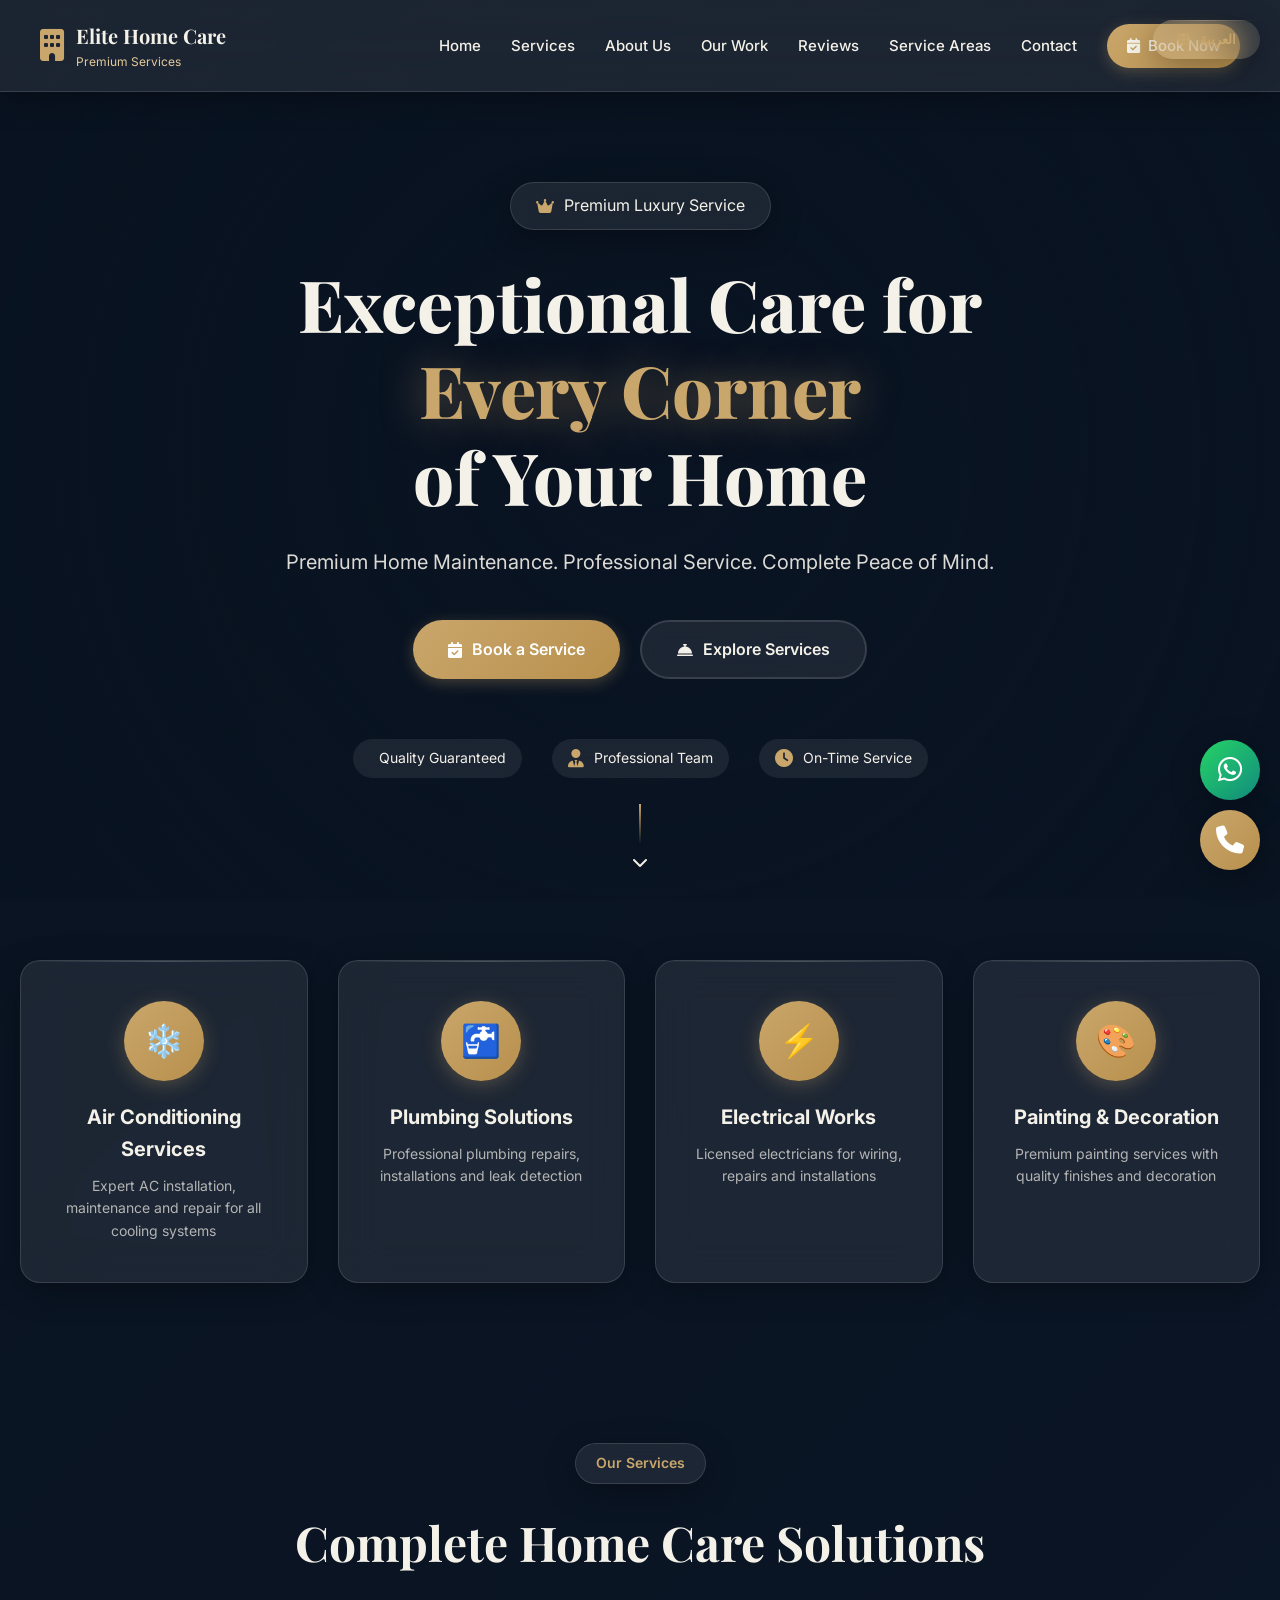
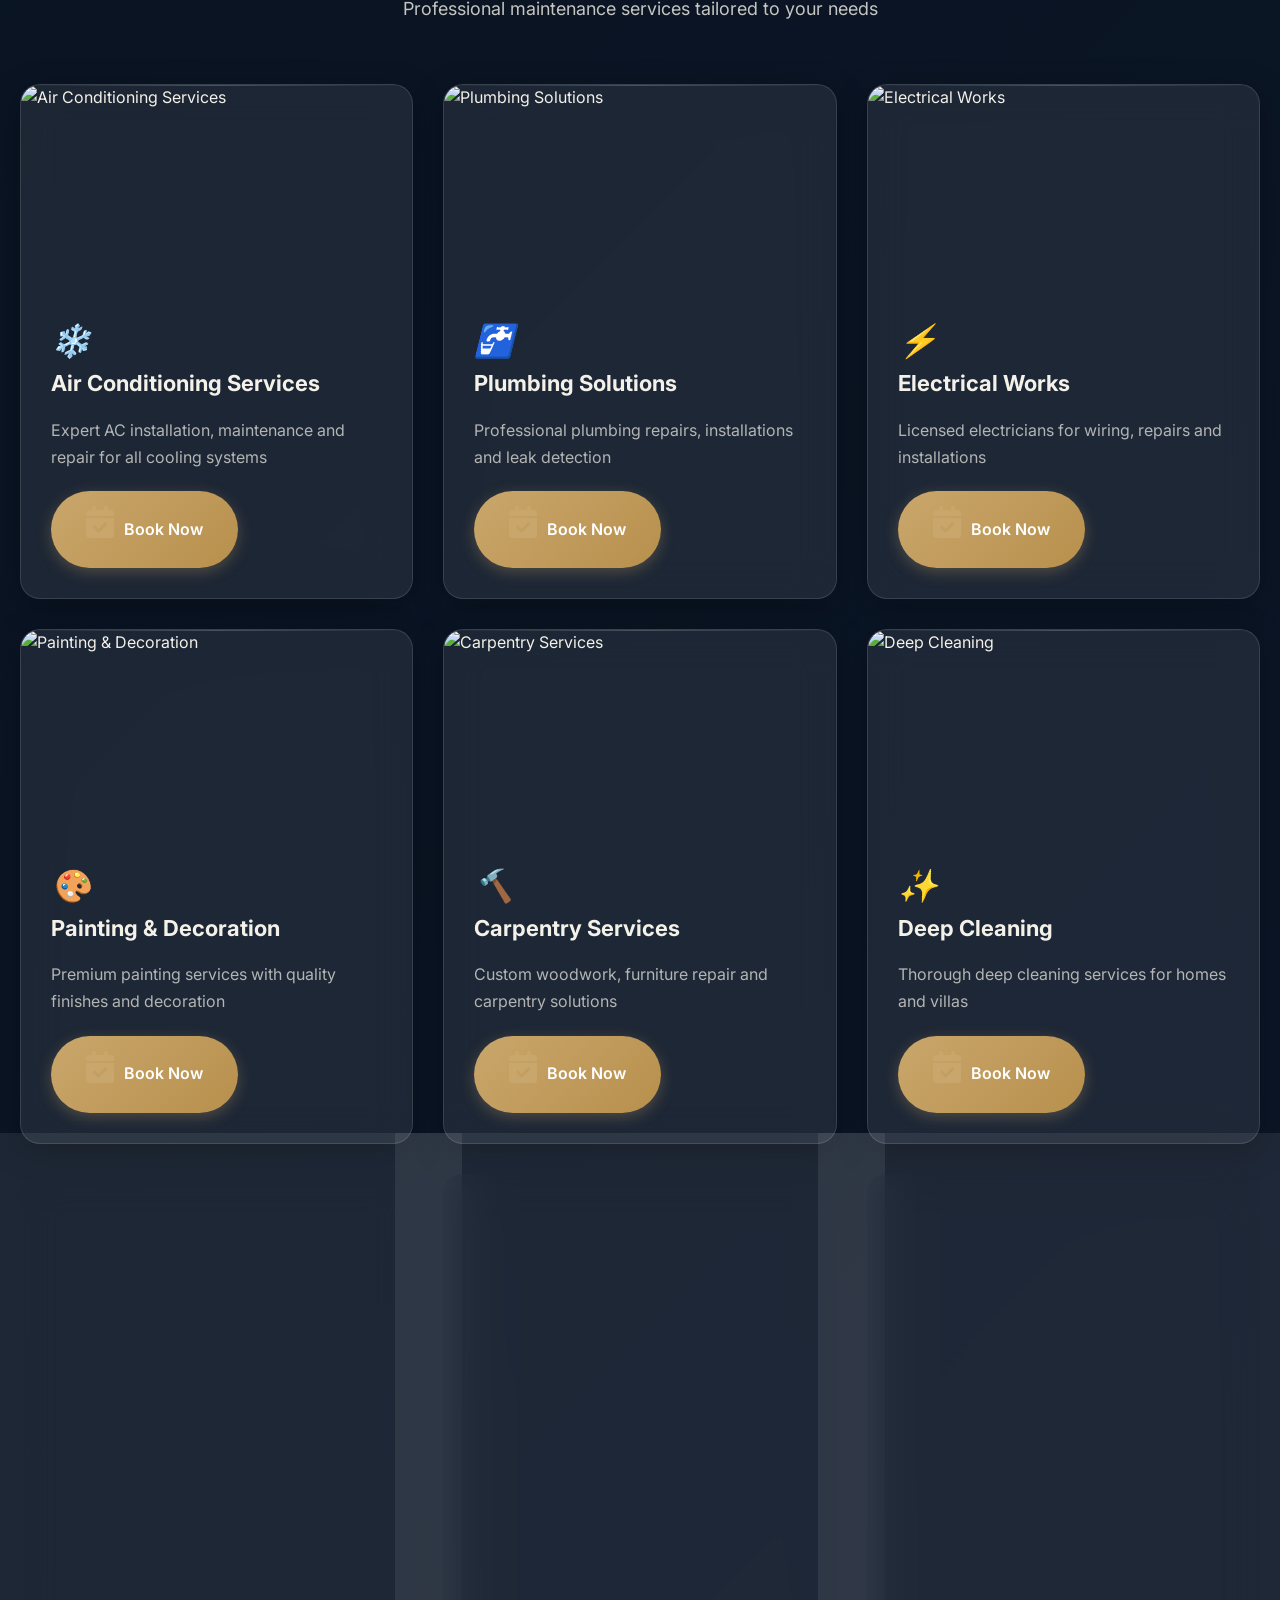
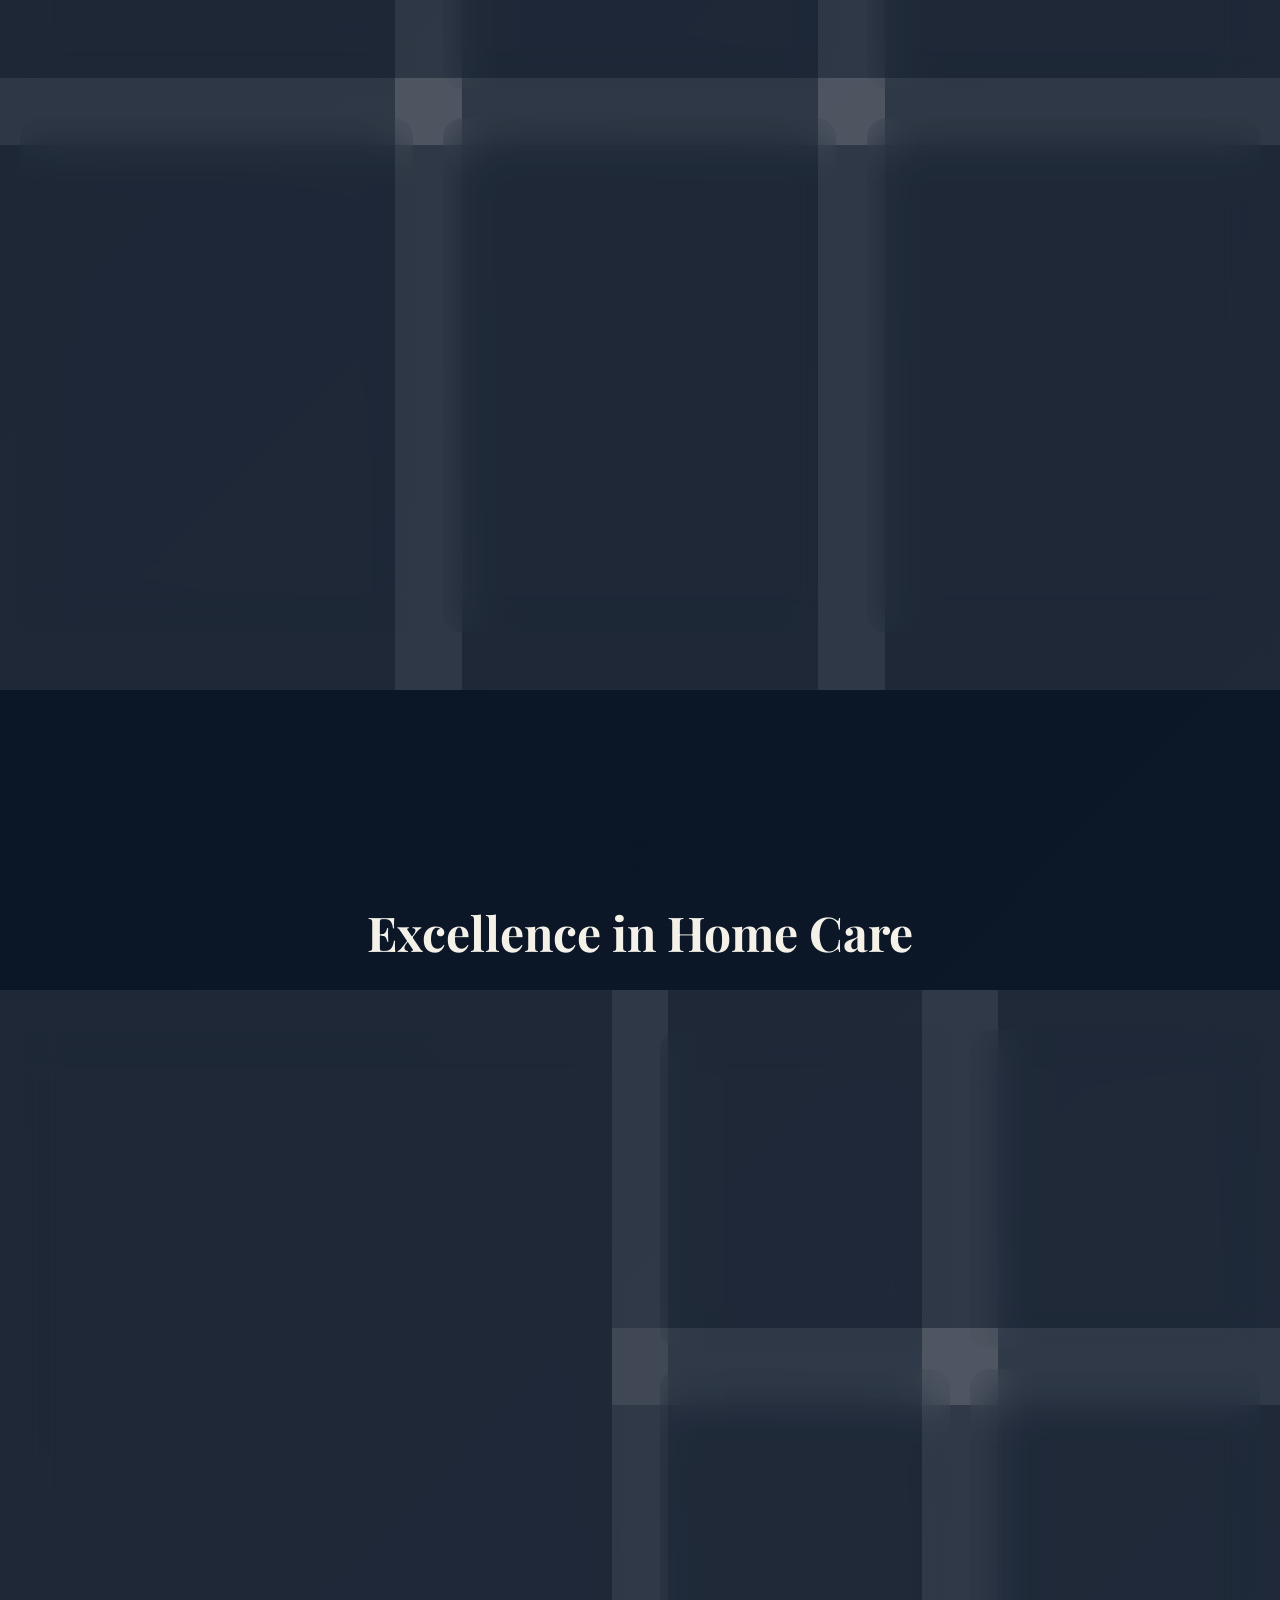
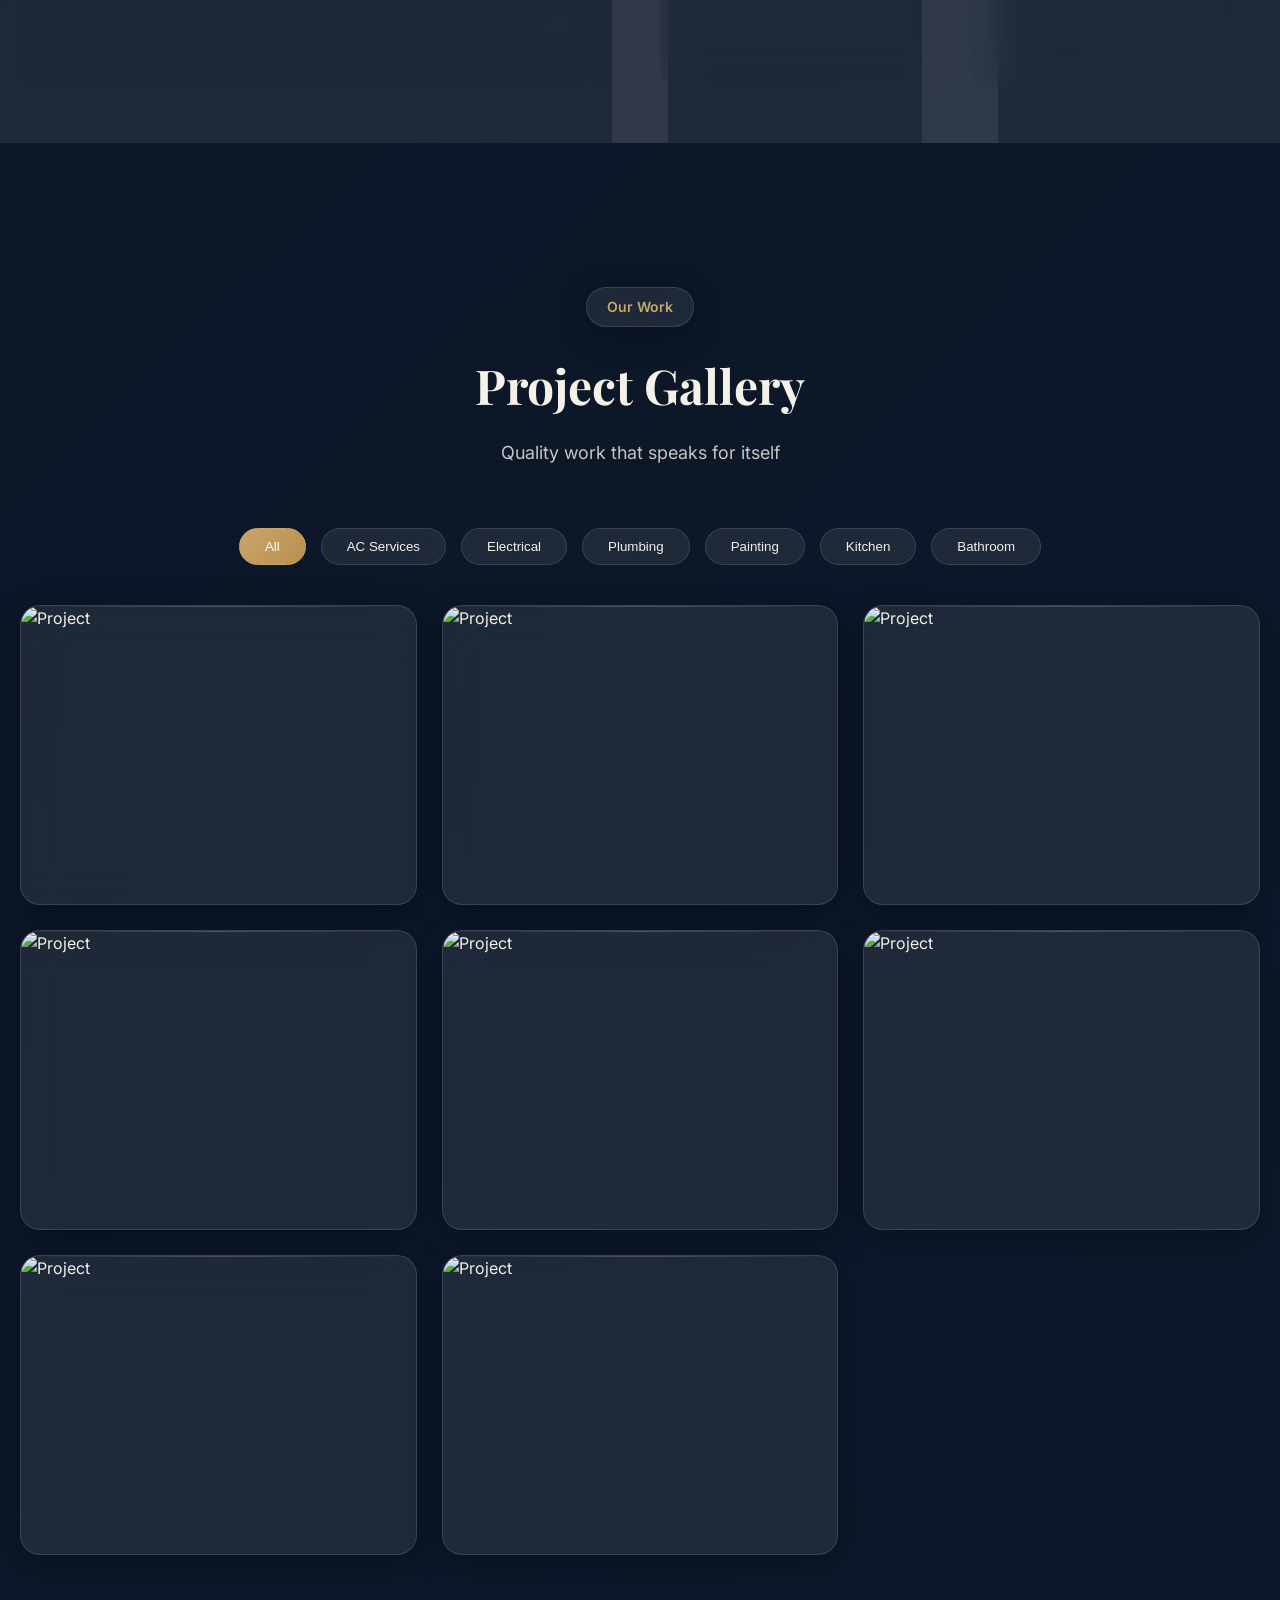
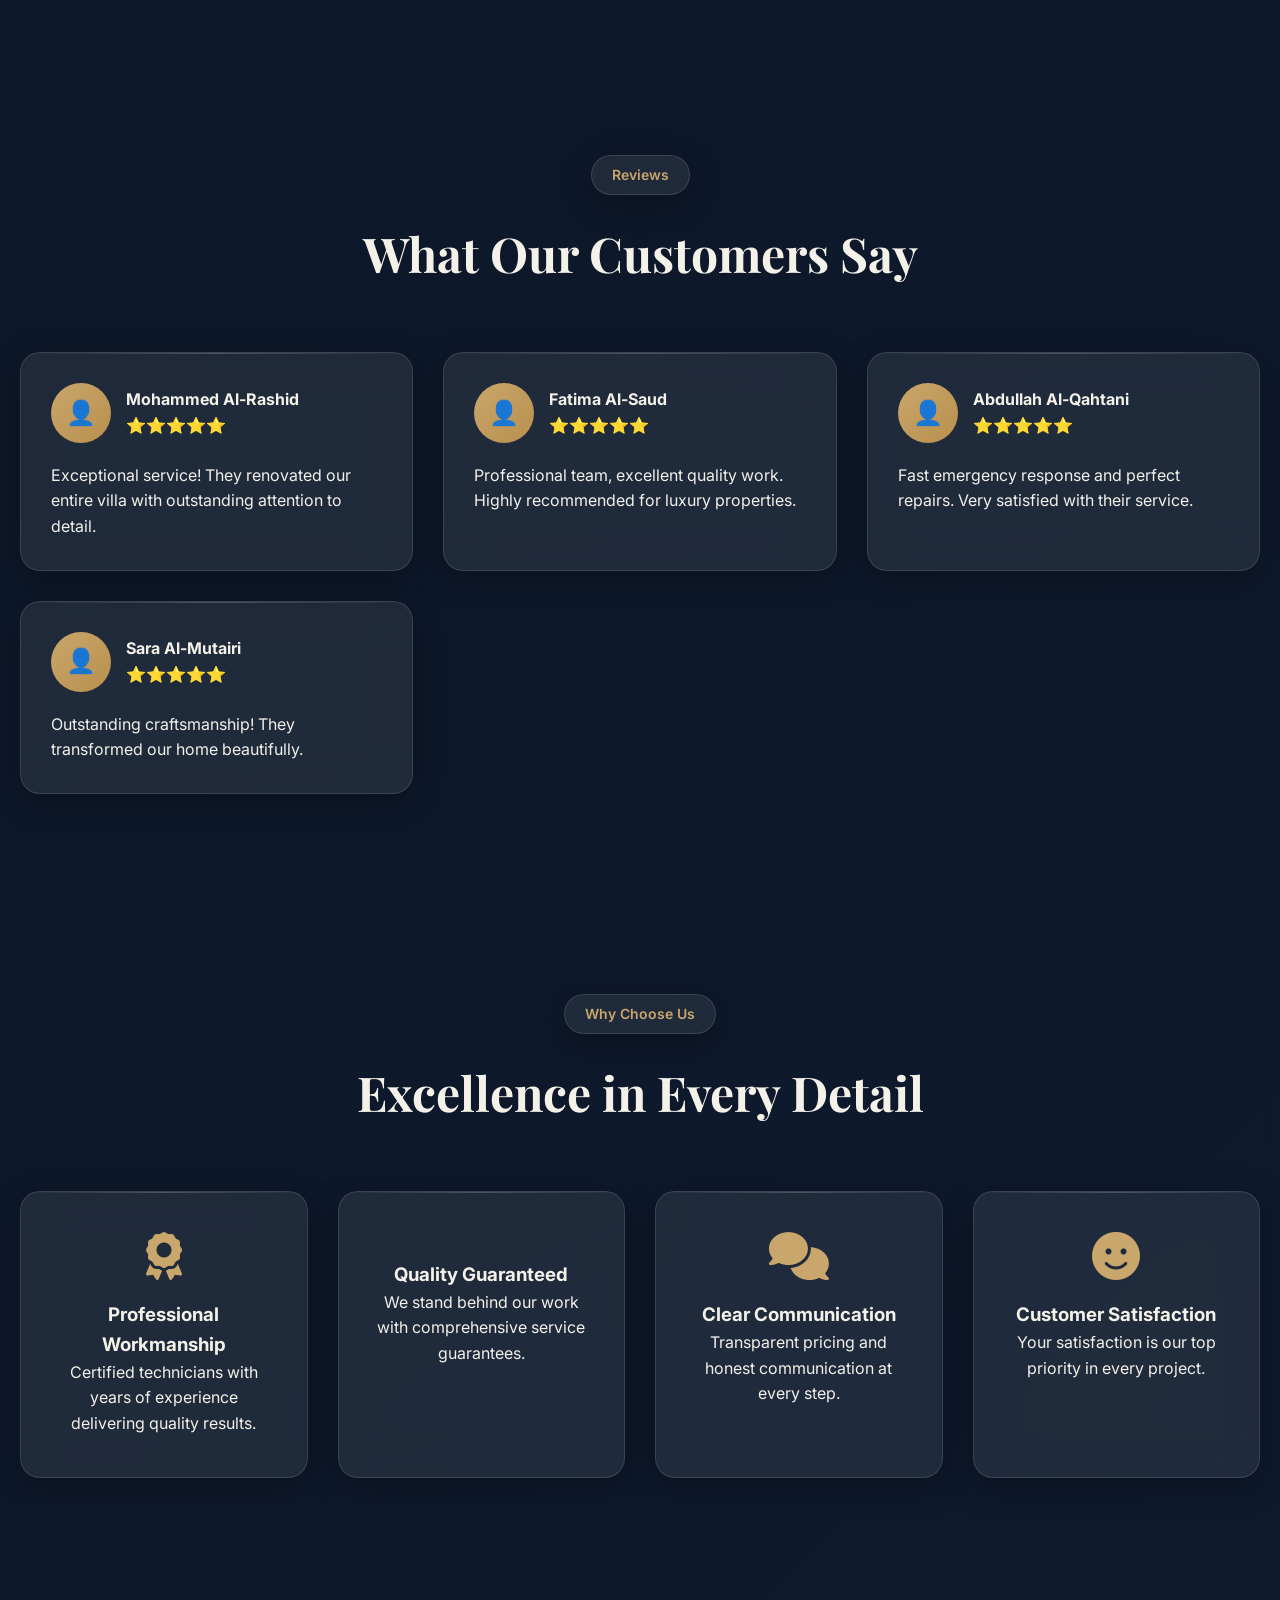
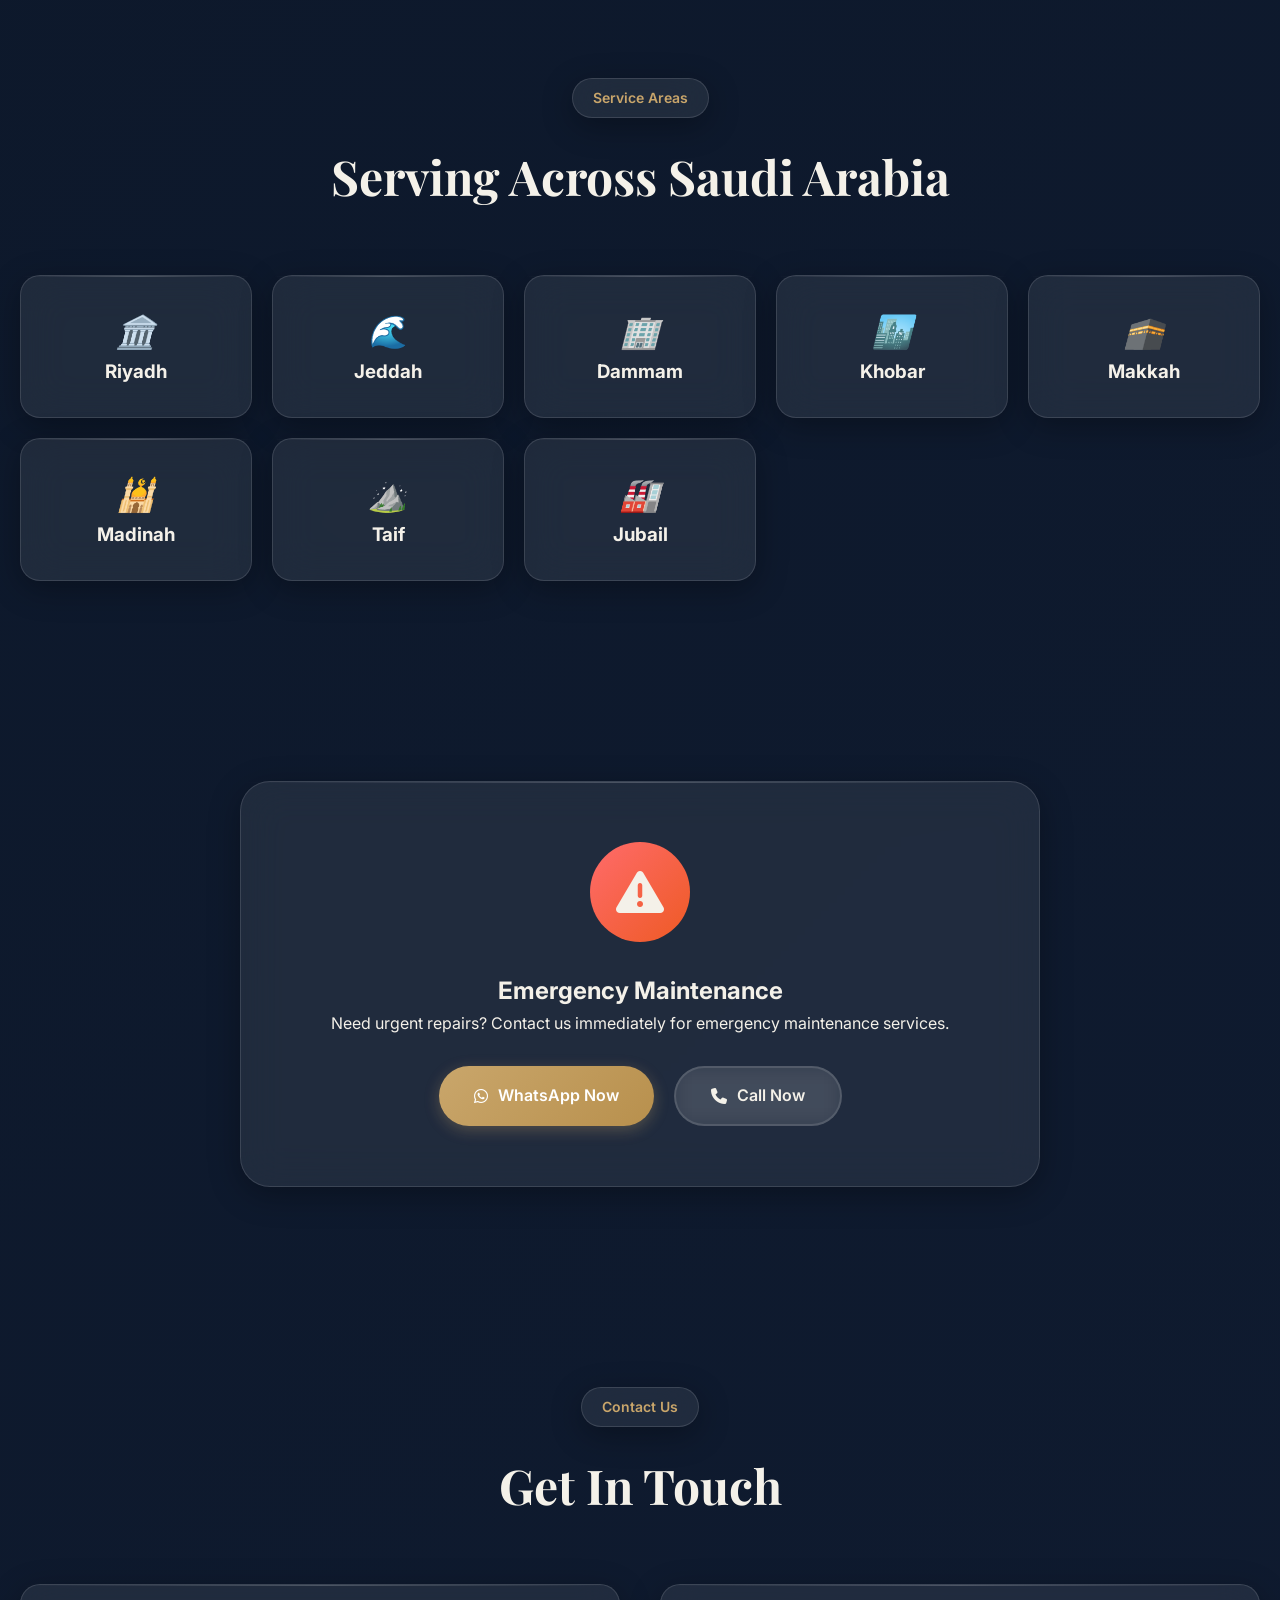
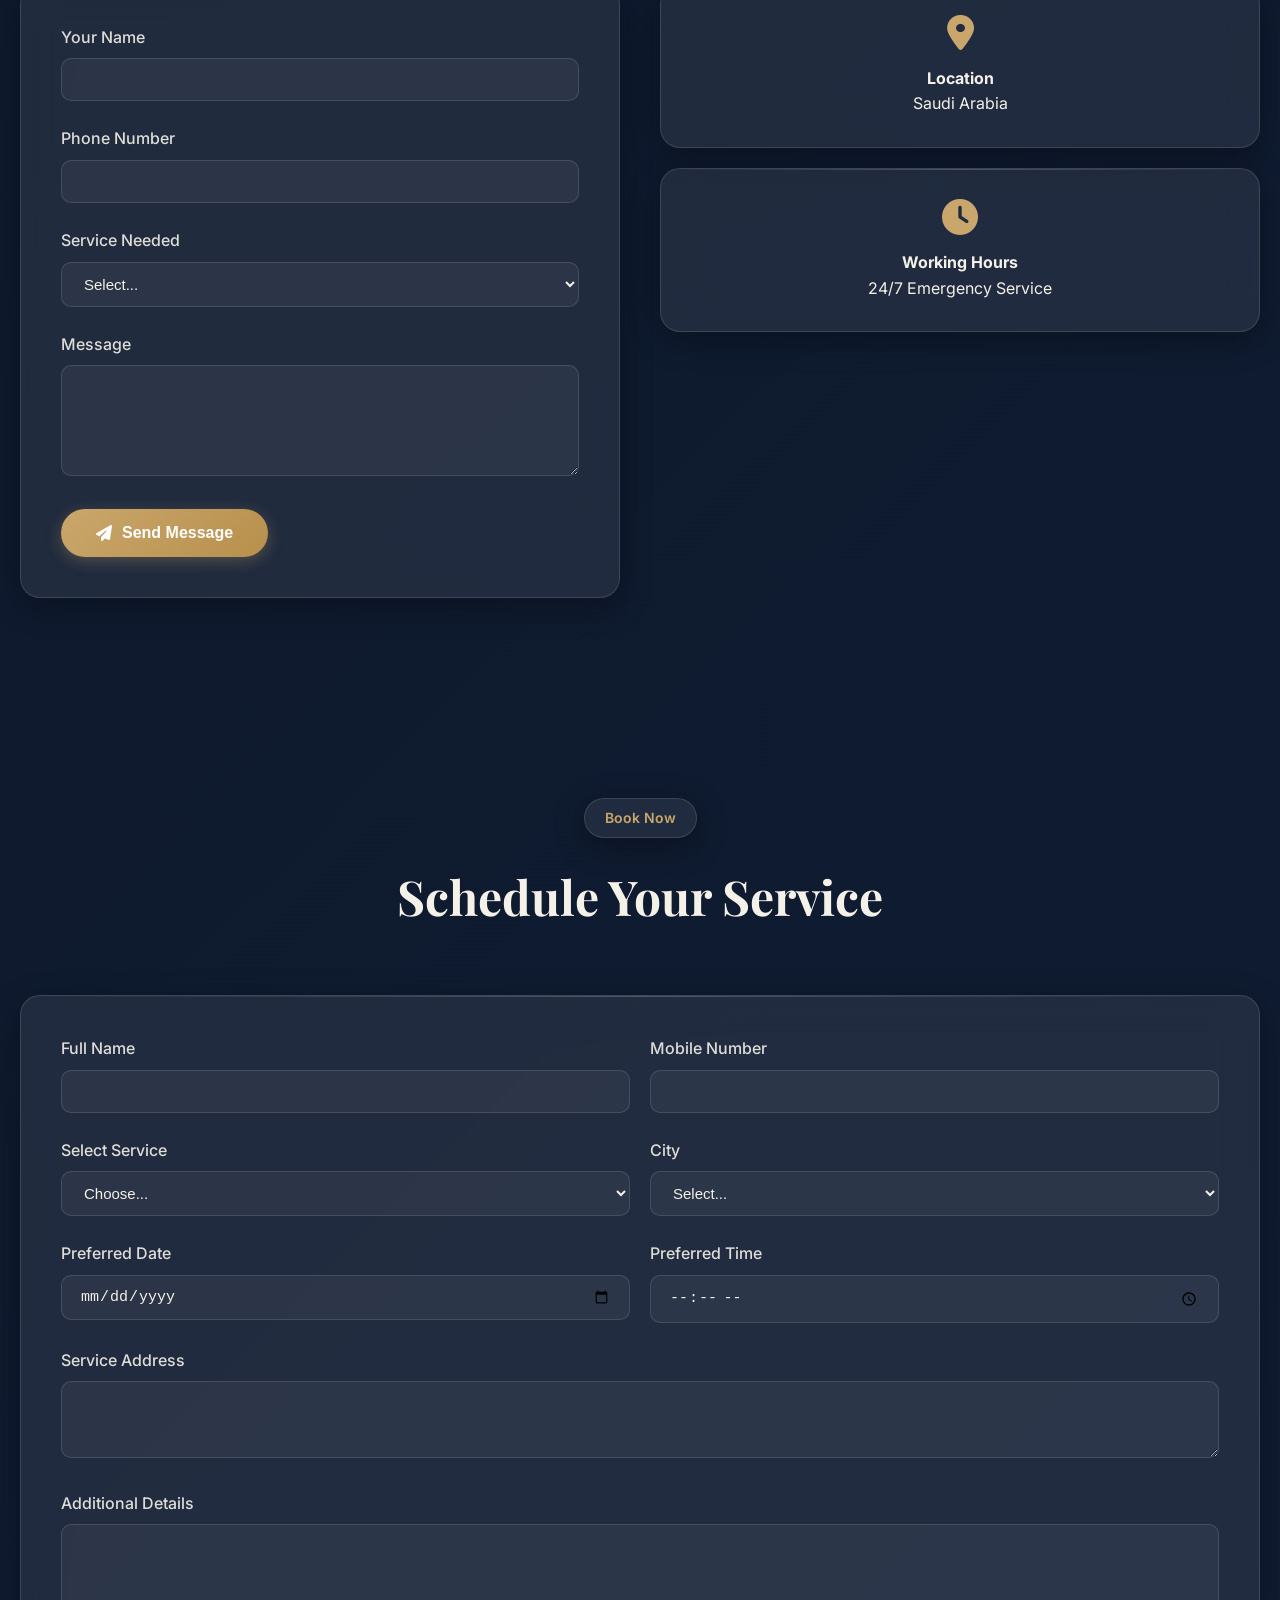
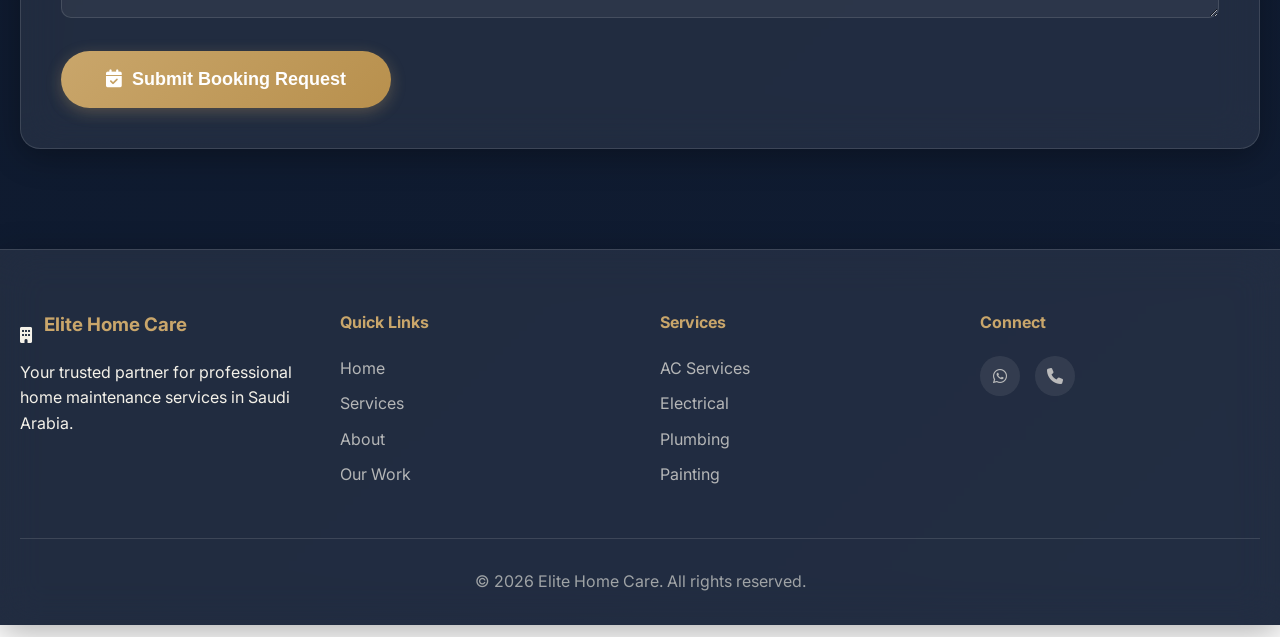
==== commit 378e0aa4: "Keep Premium Villa design: remove other variants, rename premium-villa-home.html -> index.html" ====
--- a/index.html
+++ b/index.html
@@ -1,142 +1,151 @@
 <!DOCTYPE html>
-<html lang="en">
+<html lang="en" dir="ltr">
 <head>
     <meta charset="UTF-8">
     <meta name="viewport" content="width=device-width, initial-scale=1.0">
-    <meta name="description" content="Professional Home Maintenance Services - Your Home, Our Responsibility. Expert AC, Plumbing, Electrical, Painting & More.">
-    <title>Premium Home Maintenance Services | Your Home, Our Responsibility</title>
-    <link rel="stylesheet" href="styles.css">
+    <meta name="description" content="Premium luxury home maintenance services in Saudi Arabia. Professional AC, electrical, plumbing, painting, and property care. صيانة منزلية فاخرة في المملكة العربية السعودية">
+    <meta name="keywords" content="home maintenance Saudi Arabia, luxury home care, صيانة منازل, خدمات منزلية فاخرة, Riyadh, Jeddah, Makkah">
+    <meta property="og:title" content="Elite Home Care - Premium Maintenance Services">
+    <meta property="og:description" content="Exceptional care for every corner of your home. Premium home maintenance services in Saudi Arabia.">
+    <meta property="og:type" content="website">
+    <title>Elite Home Care - Premium Home Maintenance Services Saudi Arabia | صيانة منازل فاخرة</title>
+
+    <!-- Fonts -->
+    <link rel="preconnect" href="https://fonts.googleapis.com">
+    <link rel="preconnect" href="https://fonts.gstatic.com" crossorigin>
+    <link href="https://fonts.googleapis.com/css2?family=Playfair+Display:wght@400;500;600;700;800&family=Inter:wght@300;400;500;600;700;800&family=Tajawal:wght@300;400;500;700;800&display=swap" rel="stylesheet">
+
+    <!-- Font Awesome -->
     <link rel="stylesheet" href="https://cdnjs.cloudflare.com/ajax/libs/font-awesome/6.4.0/css/all.min.css">
+
+    <!-- Styles -->
+    <link rel="stylesheet" href="premium-villa.css">
 </head>
 <body>
-    <!-- Navigation Bar -->
-    <nav class="navbar" id="navbar">
+    <!-- Loading Screen -->
+    <div id="loading-screen" class="loading-screen">
+        <div class="loading-content">
+            <div class="loading-icon">
+                <i class="fas fa-building"></i>
+            </div>
+            <div class="loading-brand">Elite Home Care</div>
+            <div class="loading-spinner"></div>
+        </div>
+    </div>
+
+    <!-- 3D Canvas -->
+    <canvas id="villa-canvas"></canvas>
+
+    <!-- Language Toggle -->
+    <button id="lang-toggle" class="lang-toggle glass-btn" aria-label="Switch Language">
+        <i class="fas fa-globe"></i>
+        <span id="lang-text">عربي</span>
+    </button>
+
+    <!-- Floating Contact (NO visible phone number) -->
+    <a href="https://wa.me/966597865115" class="float-contact whatsapp" target="_blank" rel="noopener noreferrer" aria-label="Contact on WhatsApp">
+        <i class="fab fa-whatsapp"></i>
+    </a>
+
+    <a href="tel:+966597865115" class="float-contact phone" aria-label="Call us">
+        <i class="fas fa-phone"></i>
+    </a>
+
+    <!-- Navigation -->
+    <nav id="main-nav" class="main-nav glass-nav">
         <div class="nav-container">
-            <div class="logo">
-                <i class="fas fa-home"></i>
-                <span>Home Maintenance</span>
-            </div>
-            <ul class="nav-menu" id="navMenu">
-                <li><a href="#home" class="nav-link">Home</a></li>
-                <li><a href="#services" class="nav-link">Services</a></li>
-                <li><a href="#about" class="nav-link">About Us</a></li>
-                <li><a href="#gallery" class="nav-link">Our Work</a></li>
-                <li><a href="#reviews" class="nav-link">Reviews</a></li>
-                <li><a href="#contact" class="nav-link">Contact</a></li>
-                <li><a href="#booking" class="nav-link btn-book-nav">Book Now</a></li>
-            </ul>
-            <div class="hamburger" id="hamburger">
+            <a href="#home" class="brand">
+                <div class="brand-icon">
+                    <i class="fas fa-building"></i>
+                </div>
+                <div class="brand-text">
+                    <div class="brand-name" data-en="Elite Home Care" data-ar="إيليت لصيانة المنازل">Elite Home Care</div>
+                    <div class="brand-tagline" data-en="Premium Services" data-ar="خدمات متميزة">Premium Services</div>
+                </div>
+            </a>
+
+            <div class="nav-menu" id="nav-menu">
+                <a href="#home" class="nav-link" data-en="Home" data-ar="الرئيسية">Home</a>
+                <a href="#services" class="nav-link" data-en="Services" data-ar="خدماتنا">Services</a>
+                <a href="#about" class="nav-link" data-en="About Us" data-ar="من نحن">About Us</a>
+                <a href="#gallery" class="nav-link" data-en="Our Work" data-ar="أعمالنا">Our Work</a>
+                <a href="#reviews" class="nav-link" data-en="Reviews" data-ar="آراء العملاء">Reviews</a>
+                <a href="#areas" class="nav-link" data-en="Service Areas" data-ar="مناطق الخدمة">Service Areas</a>
+                <a href="#contact" class="nav-link" data-en="Contact" data-ar="اتصل بنا">Contact</a>
+                <a href="#booking" class="nav-link nav-cta">
+                    <i class="fas fa-calendar-check"></i>
+                    <span data-en="Book Now" data-ar="احجز الآن">Book Now</span>
+                </a>
+            </div>
+
+            <button class="hamburger" id="hamburger" aria-label="Toggle menu">
                 <span></span>
                 <span></span>
                 <span></span>
-            </div>
+            </button>
         </div>
     </nav>
 
-    <!-- Floating WhatsApp Button -->
-    <a href="https://wa.me/966597865115" class="whatsapp-float" target="_blank" aria-label="Contact us on WhatsApp">
-        <i class="fab fa-whatsapp"></i>
-    </a>
-
-    <!-- Home Section -->
-    <section id="home" class="hero-section">
+    <!-- Hero Section with 3D Villa -->
+    <section id="home" class="hero-villa">
         <div class="hero-overlay"></div>
+
         <div class="hero-content">
-            <h1 class="hero-title" data-aos="fade-up">Your Home, Our Responsibility</h1>
-            <p class="hero-subtitle" data-aos="fade-up" data-aos-delay="100">Professional Home Maintenance Services You Can Trust</p>
-            <div class="hero-buttons" data-aos="fade-up" data-aos-delay="200">
-                <a href="#booking" class="btn btn-primary">
-                    <i class="fas fa-calendar-check"></i> Book a Service
+            <div class="hero-badge glass-badge">
+                <i class="fas fa-crown"></i>
+                <span data-en="Premium Luxury Service" data-ar="خدمة فاخرة متميزة">Premium Luxury Service</span>
+            </div>
+
+            <h1 class="hero-title">
+                <span class="title-line" data-en="Exceptional Care for" data-ar="عناية استثنائية">Exceptional Care for</span>
+                <span class="title-highlight" data-en="Every Corner" data-ar="لكل زاوية">Every Corner</span>
+                <span class="title-line" data-en="of Your Home" data-ar="في منزلك">of Your Home</span>
+            </h1>
+
+            <p class="hero-subtitle">
+                <span data-en="Premium Home Maintenance. Professional Service. Complete Peace of Mind." data-ar="صيانة منزلية متميزة، وخدمات احترافية، وراحة بال تامة.">
+                    Premium Home Maintenance. Professional Service. Complete Peace of Mind.
+                </span>
+            </p>
+
+            <div class="hero-buttons">
+                <a href="#booking" class="btn btn-primary btn-glass">
+                    <i class="fas fa-calendar-check"></i>
+                    <span data-en="Book a Service" data-ar="احجز خدمة">Book a Service</span>
                 </a>
-                <a href="#services" class="btn btn-secondary">
-                    <i class="fas fa-th-large"></i> Explore Services
+                <a href="#services" class="btn btn-secondary btn-glass">
+                    <i class="fas fa-concierge-bell"></i>
+                    <span data-en="Explore Services" data-ar="استكشف الخدمات">Explore Services</span>
                 </a>
             </div>
-            <div class="hero-contact-icons" data-aos="fade-up" data-aos-delay="300">
-                <a href="tel:+966597865115" class="contact-icon" aria-label="Call us">
-                    <i class="fas fa-phone"></i>
-                </a>
-                <a href="https://wa.me/966597865115" class="contact-icon" aria-label="WhatsApp us">
-                    <i class="fab fa-whatsapp"></i>
-                </a>
-            </div>
-        </div>
-        <div class="scroll-indicator" data-aos="fade-up" data-aos-delay="400">
+
+            <div class="hero-trust">
+                <div class="trust-badge">
+                    <i class="fas fa-shield-check"></i>
+                    <span data-en="Quality Guaranteed" data-ar="جودة مضمونة">Quality Guaranteed</span>
+                </div>
+                <div class="trust-badge">
+                    <i class="fas fa-user-tie"></i>
+                    <span data-en="Professional Team" data-ar="فريق محترف">Professional Team</span>
+                </div>
+                <div class="trust-badge">
+                    <i class="fas fa-clock"></i>
+                    <span data-en="On-Time Service" data-ar="خدمة في الموعد">On-Time Service</span>
+                </div>
+            </div>
+        </div>
+
+        <div class="scroll-indicator">
+            <div class="scroll-line"></div>
             <i class="fas fa-chevron-down"></i>
         </div>
     </section>
 
-    <!-- Popular Services Preview -->
-    <section class="popular-services">
-        <div class="container">
-            <h2 class="section-title" data-aos="fade-up">Popular Services</h2>
-            <p class="section-subtitle" data-aos="fade-up">Expert solutions for all your home maintenance needs</p>
-            <div class="services-preview-grid">
-                <div class="service-preview-card glass-card" data-aos="zoom-in" data-aos-delay="100">
-                    <div class="service-icon">
-                        <i class="fas fa-snowflake"></i>
-                    </div>
-                    <h3>AC Services</h3>
-                    <p>Installation, Repair & Maintenance</p>
-                </div>
-                <div class="service-preview-card glass-card" data-aos="zoom-in" data-aos-delay="200">
-                    <div class="service-icon">
-                        <i class="fas fa-bolt"></i>
-                    </div>
-                    <h3>Electrical</h3>
-                    <p>Safe & Professional Solutions</p>
-                </div>
-                <div class="service-preview-card glass-card" data-aos="zoom-in" data-aos-delay="300">
-                    <div class="service-icon">
-                        <i class="fas fa-faucet"></i>
-                    </div>
-                    <h3>Plumbing</h3>
-                    <p>Expert Plumbing Services</p>
-                </div>
-                <div class="service-preview-card glass-card" data-aos="zoom-in" data-aos-delay="400">
-                    <div class="service-icon">
-                        <i class="fas fa-paint-roller"></i>
-                    </div>
-                    <h3>Painting</h3>
-                    <p>Beautiful Finishes</p>
-                </div>
-            </div>
-        </div>
-    </section>
-
-    <!-- Why Choose Us -->
-    <section class="why-choose-us">
-        <div class="container">
-            <h2 class="section-title" data-aos="fade-up">Why Choose Us</h2>
-            <div class="features-grid">
-                <div class="feature-card glass-card" data-aos="fade-right" data-aos-delay="100">
-                    <div class="feature-icon">
-                        <i class="fas fa-certificate"></i>
-                    </div>
-                    <h3>Licensed Professionals</h3>
-                    <p>Certified technicians with years of experience</p>
-                </div>
-                <div class="feature-card glass-card" data-aos="fade-right" data-aos-delay="200">
-                    <div class="feature-icon">
-                        <i class="fas fa-clock"></i>
-                    </div>
-                    <h3>On-Time Service</h3>
-                    <p>We respect your time and schedule</p>
-                </div>
-                <div class="feature-card glass-card" data-aos="fade-left" data-aos-delay="300">
-                    <div class="feature-icon">
-                        <i class="fas fa-shield-alt"></i>
-                    </div>
-                    <h3>Quality Guaranteed</h3>
-                    <p>100% satisfaction guarantee on all work</p>
-                </div>
-                <div class="feature-card glass-card" data-aos="fade-left" data-aos-delay="400">
-                    <div class="feature-icon">
-                        <i class="fas fa-tag"></i>
-                    </div>
-                    <h3>Affordable Pricing</h3>
-                    <p>Transparent pricing with no hidden charges</p>
-                </div>
+    <!-- Quick Services Preview -->
+    <section class="quick-services">
+        <div class="container">
+            <div class="quick-grid">
+                <!-- Populated by JavaScript -->
             </div>
         </div>
     </section>
@@ -144,261 +153,71 @@
     <!-- Services Section -->
     <section id="services" class="services-section">
         <div class="container">
-            <h2 class="section-title" data-aos="fade-up">Our Services</h2>
-            <p class="section-subtitle" data-aos="fade-up">Comprehensive home maintenance solutions</p>
+            <div class="section-header">
+                <span class="section-badge glass-badge" data-en="Our Services" data-ar="خدماتنا">Our Services</span>
+                <h2 class="section-title" data-en="Complete Home Care Solutions" data-ar="حلول شاملة لصيانة المنازل">Complete Home Care Solutions</h2>
+                <p class="section-subtitle" data-en="Professional maintenance services tailored to your needs" data-ar="خدمات صيانة احترافية مصممة خصيصاً لاحتياجاتك">
+                    Professional maintenance services tailored to your needs
+                </p>
+            </div>
             <div class="services-grid">
-                <!-- AC Installation & Repair -->
-                <div class="service-card glass-card" data-aos="zoom-in" data-aos-delay="100">
-                    <div class="service-image">
-                        <img src="https://images.unsplash.com/photo-1581094794329-c8112a89af12?w=500&h=300&fit=crop" alt="AC Installation & Repair">
-                        <div class="service-overlay">
-                            <i class="fas fa-snowflake"></i>
-                        </div>
-                    </div>
-                    <div class="service-content">
-                        <h3>AC Installation & Repair</h3>
-                        <p>Professional AC installation, repair, and maintenance services for optimal cooling performance.</p>
-                        <div class="service-buttons">
-                            <button class="btn btn-small btn-primary" onclick="showServiceDetail('ac')">View Details</button>
-                            <a href="#booking" class="btn btn-small btn-secondary">Book Now</a>
-                        </div>
-                    </div>
-                </div>
-
-                <!-- Electrical Maintenance -->
-                <div class="service-card glass-card" data-aos="zoom-in" data-aos-delay="200">
-                    <div class="service-image">
-                        <img src="https://images.unsplash.com/photo-1621905251918-48416bd8575a?w=500&h=300&fit=crop" alt="Electrical Maintenance">
-                        <div class="service-overlay">
-                            <i class="fas fa-bolt"></i>
-                        </div>
-                    </div>
-                    <div class="service-content">
-                        <h3>Electrical Maintenance</h3>
-                        <p>Safe and reliable electrical repairs, installations, and maintenance by certified electricians.</p>
-                        <div class="service-buttons">
-                            <button class="btn btn-small btn-primary" onclick="showServiceDetail('electrical')">View Details</button>
-                            <a href="#booking" class="btn btn-small btn-secondary">Book Now</a>
-                        </div>
-                    </div>
-                </div>
-
-                <!-- Plumbing Services -->
-                <div class="service-card glass-card" data-aos="zoom-in" data-aos-delay="300">
-                    <div class="service-image">
-                        <img src="https://images.unsplash.com/photo-1607472586893-edb57bdc0e39?w=500&h=300&fit=crop" alt="Plumbing Services">
-                        <div class="service-overlay">
-                            <i class="fas fa-faucet"></i>
-                        </div>
-                    </div>
-                    <div class="service-content">
-                        <h3>Plumbing Services</h3>
-                        <p>Expert plumbing solutions including leak repairs, pipe installations, and drain cleaning.</p>
-                        <div class="service-buttons">
-                            <button class="btn btn-small btn-primary" onclick="showServiceDetail('plumbing')">View Details</button>
-                            <a href="#booking" class="btn btn-small btn-secondary">Book Now</a>
-                        </div>
-                    </div>
-                </div>
-
-                <!-- Painting & Decoration -->
-                <div class="service-card glass-card" data-aos="zoom-in" data-aos-delay="400">
-                    <div class="service-image">
-                        <img src="https://images.unsplash.com/photo-1589939705384-5185137a7f0f?w=500&h=300&fit=crop" alt="Painting & Decoration">
-                        <div class="service-overlay">
-                            <i class="fas fa-paint-roller"></i>
-                        </div>
-                    </div>
-                    <div class="service-content">
-                        <h3>Painting & Decoration</h3>
-                        <p>Professional interior and exterior painting with premium quality finishes.</p>
-                        <div class="service-buttons">
-                            <button class="btn btn-small btn-primary" onclick="showServiceDetail('painting')">View Details</button>
-                            <a href="#booking" class="btn btn-small btn-secondary">Book Now</a>
-                        </div>
-                    </div>
-                </div>
-
-                <!-- Carpentry & Furniture Repair -->
-                <div class="service-card glass-card" data-aos="zoom-in" data-aos-delay="500">
-                    <div class="service-image">
-                        <img src="https://images.unsplash.com/photo-1616486338812-3dadae4b4ace?w=500&h=300&fit=crop" alt="Carpentry Services">
-                        <div class="service-overlay">
-                            <i class="fas fa-hammer"></i>
-                        </div>
-                    </div>
-                    <div class="service-content">
-                        <h3>Carpentry & Furniture Repair</h3>
-                        <p>Custom carpentry work and furniture repair services for your home.</p>
-                        <div class="service-buttons">
-                            <button class="btn btn-small btn-primary" onclick="showServiceDetail('carpentry')">View Details</button>
-                            <a href="#booking" class="btn btn-small btn-secondary">Book Now</a>
-                        </div>
-                    </div>
-                </div>
-
-                <!-- Home Cleaning -->
-                <div class="service-card glass-card" data-aos="zoom-in" data-aos-delay="600">
-                    <div class="service-image">
-                        <img src="https://images.unsplash.com/photo-1581578731548-c64695cc6952?w=500&h=300&fit=crop" alt="Home Cleaning">
-                        <div class="service-overlay">
-                            <i class="fas fa-broom"></i>
-                        </div>
-                    </div>
-                    <div class="service-content">
-                        <h3>Home Cleaning</h3>
-                        <p>Thorough and professional cleaning services for a spotless home.</p>
-                        <div class="service-buttons">
-                            <button class="btn btn-small btn-primary" onclick="showServiceDetail('cleaning')">View Details</button>
-                            <a href="#booking" class="btn btn-small btn-secondary">Book Now</a>
-                        </div>
-                    </div>
-                </div>
-
-                <!-- Kitchen Maintenance -->
-                <div class="service-card glass-card" data-aos="zoom-in" data-aos-delay="700">
-                    <div class="service-image">
-                        <img src="https://images.unsplash.com/photo-1556911220-bff31c812dba?w=500&h=300&fit=crop" alt="Kitchen Maintenance">
-                        <div class="service-overlay">
-                            <i class="fas fa-utensils"></i>
-                        </div>
-                    </div>
-                    <div class="service-content">
-                        <h3>Kitchen Maintenance</h3>
-                        <p>Complete kitchen maintenance including appliance repair and cabinet work.</p>
-                        <div class="service-buttons">
-                            <button class="btn btn-small btn-primary" onclick="showServiceDetail('kitchen')">View Details</button>
-                            <a href="#booking" class="btn btn-small btn-secondary">Book Now</a>
-                        </div>
-                    </div>
-                </div>
-
-                <!-- Bathroom Maintenance -->
-                <div class="service-card glass-card" data-aos="zoom-in" data-aos-delay="800">
-                    <div class="service-image">
-                        <img src="https://images.unsplash.com/photo-1552321554-5fefe8c9ef14?w=500&h=300&fit=crop" alt="Bathroom Maintenance">
-                        <div class="service-overlay">
-                            <i class="fas fa-bath"></i>
-                        </div>
-                    </div>
-                    <div class="service-content">
-                        <h3>Bathroom Maintenance</h3>
-                        <p>Expert bathroom repairs, renovations, and fixture installations.</p>
-                        <div class="service-buttons">
-                            <button class="btn btn-small btn-primary" onclick="showServiceDetail('bathroom')">View Details</button>
-                            <a href="#booking" class="btn btn-small btn-secondary">Book Now</a>
-                        </div>
-                    </div>
-                </div>
-
-                <!-- General Home Repairs -->
-                <div class="service-card glass-card" data-aos="zoom-in" data-aos-delay="900">
-                    <div class="service-image">
-                        <img src="https://images.unsplash.com/photo-1581578731548-c64695cc6952?w=500&h=300&fit=crop" alt="General Repairs">
-                        <div class="service-overlay">
-                            <i class="fas fa-tools"></i>
-                        </div>
-                    </div>
-                    <div class="service-content">
-                        <h3>General Home Repairs</h3>
-                        <p>Fix everything from doors and windows to walls and ceilings.</p>
-                        <div class="service-buttons">
-                            <button class="btn btn-small btn-primary" onclick="showServiceDetail('general')">View Details</button>
-                            <a href="#booking" class="btn btn-small btn-secondary">Book Now</a>
-                        </div>
-                    </div>
-                </div>
-
-                <!-- Complete Home Maintenance -->
-                <div class="service-card glass-card" data-aos="zoom-in" data-aos-delay="1000">
-                    <div class="service-image">
-                        <img src="https://images.unsplash.com/photo-1560518883-ce09059eeffa?w=500&h=300&fit=crop" alt="Complete Home Maintenance">
-                        <div class="service-overlay">
-                            <i class="fas fa-home"></i>
-                        </div>
-                    </div>
-                    <div class="service-content">
-                        <h3>Complete Home Maintenance</h3>
-                        <p>Comprehensive maintenance packages for complete peace of mind.</p>
-                        <div class="service-buttons">
-                            <button class="btn btn-small btn-primary" onclick="showServiceDetail('complete')">View Details</button>
-                            <a href="#booking" class="btn btn-small btn-secondary">Book Now</a>
-                        </div>
-                    </div>
-                </div>
-            </div>
-        </div>
-    </section>
-
-    <!-- Service Detail Modal -->
-    <div id="serviceDetailModal" class="modal">
-        <div class="modal-content glass-card">
-            <span class="modal-close" onclick="closeServiceDetail()">&times;</span>
-            <div id="serviceDetailContent"></div>
-        </div>
-    </div>
-
-    <!-- About Us Section -->
+                <!-- Populated by JavaScript -->
+            </div>
+        </div>
+    </section>
+
+    <!-- About Section -->
     <section id="about" class="about-section">
         <div class="container">
-            <h2 class="section-title" data-aos="fade-up">About Us</h2>
+            <div class="section-header">
+                <span class="section-badge glass-badge" data-en="About Us" data-ar="من نحن">About Us</span>
+                <h2 class="section-title" data-en="Excellence in Home Care" data-ar="التميز في العناية بالمنازل">Excellence in Home Care</h2>
+            </div>
+
             <div class="about-content">
-                <div class="about-text glass-card" data-aos="fade-right">
-                    <h3>Professional Home Maintenance Excellence</h3>
-                    <p>We are a leading home maintenance service provider committed to delivering exceptional quality and reliable solutions for all your home care needs.</p>
-                    <p>With years of experience and a team of certified professionals, we've built a reputation for excellence in the industry. Our mission is to make home maintenance hassle-free, affordable, and of the highest quality.</p>
-
-                    <div class="about-mission">
-                        <h4><i class="fas fa-bullseye"></i> Our Mission</h4>
-                        <p>To provide professional, reliable, and affordable home maintenance services that exceed customer expectations and create lasting relationships built on trust.</p>
-                    </div>
-
-                    <div class="about-vision">
-                        <h4><i class="fas fa-eye"></i> Our Vision</h4>
-                        <p>To be the most trusted home maintenance service provider, known for quality workmanship, customer satisfaction, and innovative solutions.</p>
-                    </div>
-
-                    <div class="about-standards">
-                        <h4><i class="fas fa-star"></i> Our Standards</h4>
-                        <ul>
-                            <li><i class="fas fa-check"></i> Certified and trained technicians</li>
-                            <li><i class="fas fa-check"></i> Quality materials and equipment</li>
-                            <li><i class="fas fa-check"></i> Transparent pricing with no hidden costs</li>
-                            <li><i class="fas fa-check"></i> On-time service delivery</li>
-                            <li><i class="fas fa-check"></i> Customer satisfaction guarantee</li>
-                            <li><i class="fas fa-check"></i> Safe and clean work practices</li>
-                        </ul>
-                    </div>
-                </div>
-
-                <div class="about-stats" data-aos="fade-left">
+                <div class="about-text glass-card">
+                    <h3 data-en="Premium Home Maintenance Excellence" data-ar="التميز في الصيانة المنزلية الفاخرة">Premium Home Maintenance Excellence</h3>
+                    <p data-en="We are a leading home maintenance service provider committed to delivering exceptional quality and reliable solutions for all your home care needs." data-ar="نحن مزود خدمات صيانة منزلية رائد ملتزم بتقديم جودة استثنائية وحلول موثوقة لجميع احتياجات العناية بمنزلك.">
+                        We are a leading home maintenance service provider committed to delivering exceptional quality and reliable solutions for all your home care needs.
+                    </p>
+
+                    <div class="value-box">
+                        <i class="fas fa-bullseye"></i>
+                        <h4 data-en="Our Mission" data-ar="مهمتنا">Our Mission</h4>
+                        <p data-en="To provide professional, reliable, and affordable home maintenance services that exceed customer expectations." data-ar="تقديم خدمات صيانة منزلية احترافية وموثوقة وبأسعار معقولة تتجاوز توقعات العملاء.">
+                            To provide professional, reliable, and affordable home maintenance services that exceed customer expectations.
+                        </p>
+                    </div>
+
+                    <div class="value-box">
+                        <i class="fas fa-eye"></i>
+                        <h4 data-en="Our Vision" data-ar="رؤيتنا">Our Vision</h4>
+                        <p data-en="To be the most trusted home maintenance service provider known for quality workmanship and customer satisfaction." data-ar="أن نكون مزود خدمات الصيانة المنزلية الأكثر ثقة المعروف بجودة العمل ورضا العملاء.">
+                            To be the most trusted home maintenance service provider known for quality workmanship and customer satisfaction.
+                        </p>
+                    </div>
+                </div>
+
+                <div class="about-stats">
                     <div class="stat-card glass-card">
-                        <div class="stat-icon">
-                            <i class="fas fa-users"></i>
-                        </div>
-                        <h3 class="stat-number" data-count="1000">0</h3>
-                        <p>Happy Customers</p>
+                        <i class="fas fa-users"></i>
+                        <div class="stat-number" data-target="1000">0</div>
+                        <p data-en="Happy Customers" data-ar="عملاء سعداء">Happy Customers</p>
                     </div>
                     <div class="stat-card glass-card">
-                        <div class="stat-icon">
-                            <i class="fas fa-tools"></i>
-                        </div>
-                        <h3 class="stat-number" data-count="5000">0</h3>
-                        <p>Projects Completed</p>
+                        <i class="fas fa-tools"></i>
+                        <div class="stat-number" data-target="5000">0</div>
+                        <p data-en="Projects Completed" data-ar="مشاريع مكتملة">Projects Completed</p>
                     </div>
                     <div class="stat-card glass-card">
-                        <div class="stat-icon">
-                            <i class="fas fa-award"></i>
-                        </div>
-                        <h3 class="stat-number" data-count="10">0</h3>
-                        <p>Years Experience</p>
+                        <i class="fas fa-award"></i>
+                        <div class="stat-number" data-target="10">0</div>
+                        <p data-en="Years Experience" data-ar="سنوات خبرة">Years Experience</p>
                     </div>
                     <div class="stat-card glass-card">
-                        <div class="stat-icon">
-                            <i class="fas fa-user-tie"></i>
-                        </div>
-                        <h3 class="stat-number" data-count="50">0</h3>
-                        <p>Expert Technicians</p>
+                        <i class="fas fa-user-tie"></i>
+                        <div class="stat-number" data-target="50">0</div>
+                        <p data-en="Expert Technicians" data-ar="فنيون خبراء">Expert Technicians</p>
                     </div>
                 </div>
             </div>
@@ -408,415 +227,24 @@
     <!-- Gallery Section -->
     <section id="gallery" class="gallery-section">
         <div class="container">
-            <h2 class="section-title" data-aos="fade-up">Our Work Gallery</h2>
-            <p class="section-subtitle" data-aos="fade-up">Quality work that speaks for itself</p>
-
-            <div class="gallery-filters" data-aos="fade-up">
-                <button class="filter-btn active" data-filter="all">All</button>
-                <button class="filter-btn" data-filter="ac">AC Services</button>
-                <button class="filter-btn" data-filter="plumbing">Plumbing</button>
-                <button class="filter-btn" data-filter="electrical">Electrical</button>
-                <button class="filter-btn" data-filter="painting">Painting</button>
-                <button class="filter-btn" data-filter="carpentry">Carpentry</button>
-                <button class="filter-btn" data-filter="kitchen">Kitchen</button>
-                <button class="filter-btn" data-filter="bathroom">Bathroom</button>
-                <button class="filter-btn" data-filter="cleaning">Cleaning</button>
-                <button class="filter-btn" data-filter="general">General Repairs</button>
+            <div class="section-header">
+                <span class="section-badge glass-badge" data-en="Our Work" data-ar="أعمالنا">Our Work</span>
+                <h2 class="section-title" data-en="Project Gallery" data-ar="معرض المشاريع">Project Gallery</h2>
+                <p class="section-subtitle" data-en="Quality work that speaks for itself" data-ar="أعمال عالية الجودة تتحدث عن نفسها">Quality work that speaks for itself</p>
+            </div>
+
+            <div class="gallery-filters">
+                <button class="filter-btn active" data-filter="all" data-en="All" data-ar="الكل">All</button>
+                <button class="filter-btn" data-filter="ac" data-en="AC Services" data-ar="التكييف">AC Services</button>
+                <button class="filter-btn" data-filter="electrical" data-en="Electrical" data-ar="كهرباء">Electrical</button>
+                <button class="filter-btn" data-filter="plumbing" data-en="Plumbing" data-ar="سباكة">Plumbing</button>
+                <button class="filter-btn" data-filter="painting" data-en="Painting" data-ar="دهانات">Painting</button>
+                <button class="filter-btn" data-filter="kitchen" data-en="Kitchen" data-ar="مطبخ">Kitchen</button>
+                <button class="filter-btn" data-filter="bathroom" data-en="Bathroom" data-ar="حمام">Bathroom</button>
             </div>
 
             <div class="gallery-grid">
-                <!-- AC Services Images -->
-                <div class="gallery-item glass-card" data-category="ac" data-aos="zoom-in">
-                    <img src="https://images.unsplash.com/photo-1581094794329-c8112a89af12?w=600&h=400&fit=crop" alt="AC Installation">
-                    <div class="gallery-overlay">
-                        <h4>AC Installation</h4>
-                        <p>Professional cooling system setup</p>
-                    </div>
-                </div>
-
-                <div class="gallery-item glass-card" data-category="ac" data-aos="zoom-in">
-                    <img src="https://images.unsplash.com/photo-1631545806609-57b6cdaad1e5?w=600&h=400&fit=crop" alt="AC Repair">
-                    <div class="gallery-overlay">
-                        <h4>AC Repair</h4>
-                        <p>Expert repair services</p>
-                    </div>
-                </div>
-
-                <div class="gallery-item glass-card" data-category="ac" data-aos="zoom-in">
-                    <img src="https://images.unsplash.com/photo-1607400201889-565b1ee75f8e?w=600&h=400&fit=crop" alt="AC Maintenance">
-                    <div class="gallery-overlay">
-                        <h4>AC Maintenance</h4>
-                        <p>Regular servicing and check-ups</p>
-                    </div>
-                </div>
-
-                <div class="gallery-item glass-card" data-category="ac" data-aos="zoom-in">
-                    <img src="https://images.unsplash.com/photo-1635274530833-b3c2b8b7b9a5?w=600&h=400&fit=crop" alt="AC Unit Setup">
-                    <div class="gallery-overlay">
-                        <h4>Central AC Installation</h4>
-                        <p>Complete system installation</p>
-                    </div>
-                </div>
-
-                <div class="gallery-item glass-card" data-category="ac" data-aos="zoom-in">
-                    <img src="https://images.unsplash.com/photo-1628744448840-55bdb2497bd4?w=600&h=400&fit=crop" alt="Split AC Installation">
-                    <div class="gallery-overlay">
-                        <h4>Split AC Setup</h4>
-                        <p>Modern split unit installation</p>
-                    </div>
-                </div>
-
-                <div class="gallery-item glass-card" data-category="ac" data-aos="zoom-in">
-                    <img src="https://images.unsplash.com/photo-1584622650111-993a426fbf0a?w=600&h=400&fit=crop" alt="AC Gas Refilling">
-                    <div class="gallery-overlay">
-                        <h4>Gas Refilling Service</h4>
-                        <p>Professional refrigerant recharge</p>
-                    </div>
-                </div>
-
-                <!-- Plumbing Images -->
-                <div class="gallery-item glass-card" data-category="plumbing" data-aos="zoom-in">
-                    <img src="https://images.unsplash.com/photo-1607472586893-edb57bdc0e39?w=600&h=400&fit=crop" alt="Plumbing Work">
-                    <div class="gallery-overlay">
-                        <h4>Plumbing Repair</h4>
-                        <p>Professional pipe and fixture work</p>
-                    </div>
-                </div>
-
-                <div class="gallery-item glass-card" data-category="plumbing" data-aos="zoom-in">
-                    <img src="https://images.unsplash.com/photo-1585704032915-c3400ca199e7?w=600&h=400&fit=crop" alt="Bathroom Plumbing">
-                    <div class="gallery-overlay">
-                        <h4>Bathroom Plumbing</h4>
-                        <p>Complete fixture installation</p>
-                    </div>
-                </div>
-
-                <div class="gallery-item glass-card" data-category="plumbing" data-aos="zoom-in">
-                    <img src="https://images.unsplash.com/photo-1558618666-fcd25c85cd64?w=600&h=400&fit=crop" alt="Sink Installation">
-                    <div class="gallery-overlay">
-                        <h4>Sink & Faucet Installation</h4>
-                        <p>Modern fixture setup</p>
-                    </div>
-                </div>
-
-                <div class="gallery-item glass-card" data-category="plumbing" data-aos="zoom-in">
-                    <img src="https://images.unsplash.com/photo-1585128903167-efea6cc22c04?w=600&h=400&fit=crop" alt="Pipe Repair">
-                    <div class="gallery-overlay">
-                        <h4>Pipe Repair & Replacement</h4>
-                        <p>Leak-free solutions</p>
-                    </div>
-                </div>
-
-                <div class="gallery-item glass-card" data-category="plumbing" data-aos="zoom-in">
-                    <img src="https://images.unsplash.com/photo-1581578731548-c64695cc6952?w=600&h=400&fit=crop" alt="Water Heater">
-                    <div class="gallery-overlay">
-                        <h4>Water Heater Installation</h4>
-                        <p>Hot water system setup</p>
-                    </div>
-                </div>
-
-                <div class="gallery-item glass-card" data-category="plumbing" data-aos="zoom-in">
-                    <img src="https://images.unsplash.com/photo-1604328698692-f76ea9498e76?w=600&h=400&fit=crop" alt="Drain Cleaning">
-                    <div class="gallery-overlay">
-                        <h4>Drain Cleaning Service</h4>
-                        <p>Professional unclogging</p>
-                    </div>
-                </div>
-
-                <!-- Electrical Images -->
-                <div class="gallery-item glass-card" data-category="electrical" data-aos="zoom-in">
-                    <img src="https://images.unsplash.com/photo-1621905251918-48416bd8575a?w=600&h=400&fit=crop" alt="Electrical Work">
-                    <div class="gallery-overlay">
-                        <h4>Electrical Installation</h4>
-                        <p>Safe and certified work</p>
-                    </div>
-                </div>
-
-                <div class="gallery-item glass-card" data-category="electrical" data-aos="zoom-in">
-                    <img src="https://images.unsplash.com/photo-1621905252507-b35492cc74b4?w=600&h=400&fit=crop" alt="Electrical Maintenance">
-                    <div class="gallery-overlay">
-                        <h4>Electrical Maintenance</h4>
-                        <p>Regular safety checks</p>
-                    </div>
-                </div>
-
-                <div class="gallery-item glass-card" data-category="electrical" data-aos="zoom-in">
-                    <img src="https://images.unsplash.com/photo-1621905252472-a037ae5c9ab5?w=600&h=400&fit=crop" alt="Panel Installation">
-                    <div class="gallery-overlay">
-                        <h4>Circuit Panel Upgrade</h4>
-                        <p>Modern electrical panels</p>
-                    </div>
-                </div>
-
-                <div class="gallery-item glass-card" data-category="electrical" data-aos="zoom-in">
-                    <img src="https://images.unsplash.com/photo-1626788369359-0f5348bd7962?w=600&h=400&fit=crop" alt="Lighting Installation">
-                    <div class="gallery-overlay">
-                        <h4>Lighting Solutions</h4>
-                        <p>Beautiful lighting setup</p>
-                    </div>
-                </div>
-
-                <div class="gallery-item glass-card" data-category="electrical" data-aos="zoom-in">
-                    <img src="https://images.unsplash.com/photo-1565183928294-7d22f2d93817?w=600&h=400&fit=crop" alt="Socket Installation">
-                    <div class="gallery-overlay">
-                        <h4>Outlet & Switch Work</h4>
-                        <p>Professional wiring services</p>
-                    </div>
-                </div>
-
-                <div class="gallery-item glass-card" data-category="electrical" data-aos="zoom-in">
-                    <img src="https://images.unsplash.com/photo-1558618666-fcd25c85cd64?w=600&h=400&fit=crop" alt="Generator Installation">
-                    <div class="gallery-overlay">
-                        <h4>Generator Setup</h4>
-                        <p>Backup power solutions</p>
-                    </div>
-                </div>
-
-                <!-- Painting Images -->
-                <div class="gallery-item glass-card" data-category="painting" data-aos="zoom-in">
-                    <img src="https://images.unsplash.com/photo-1589939705384-5185137a7f0f?w=600&h=400&fit=crop" alt="Interior Painting">
-                    <div class="gallery-overlay">
-                        <h4>Interior Painting</h4>
-                        <p>Beautiful room transformations</p>
-                    </div>
-                </div>
-
-                <div class="gallery-item glass-card" data-category="painting" data-aos="zoom-in">
-                    <img src="https://images.unsplash.com/photo-1562259949-e8e7689d7828?w=600&h=400&fit=crop" alt="Wall Painting">
-                    <div class="gallery-overlay">
-                        <h4>Professional Painting</h4>
-                        <p>Premium quality finishes</p>
-                    </div>
-                </div>
-
-                <div class="gallery-item glass-card" data-category="painting" data-aos="zoom-in">
-                    <img src="https://images.unsplash.com/photo-1604709177225-055f99402ea3?w=600&h=400&fit=crop" alt="Exterior Painting">
-                    <div class="gallery-overlay">
-                        <h4>Exterior Painting</h4>
-                        <p>Weather-resistant coating</p>
-                    </div>
-                </div>
-
-                <div class="gallery-item glass-card" data-category="painting" data-aos="zoom-in">
-                    <img src="https://images.unsplash.com/photo-1624395149011-470cf6f6ec02?w=600&h=400&fit=crop" alt="Room Painting">
-                    <div class="gallery-overlay">
-                        <h4>Living Room Painting</h4>
-                        <p>Modern color schemes</p>
-                    </div>
-                </div>
-
-                <div class="gallery-item glass-card" data-category="painting" data-aos="zoom-in">
-                    <img src="https://images.unsplash.com/photo-1513694203232-719a280e022f?w=600&h=400&fit=crop" alt="Bedroom Painting">
-                    <div class="gallery-overlay">
-                        <h4>Bedroom Painting</h4>
-                        <p>Relaxing color palettes</p>
-                    </div>
-                </div>
-
-                <div class="gallery-item glass-card" data-category="painting" data-aos="zoom-in">
-                    <img src="https://images.unsplash.com/photo-1615971677499-5467cbab01c0?w=600&h=400&fit=crop" alt="Ceiling Painting">
-                    <div class="gallery-overlay">
-                        <h4>Ceiling & Trim Work</h4>
-                        <p>Detailed finishing touches</p>
-                    </div>
-                </div>
-
-                <!-- Carpentry Images -->
-                <div class="gallery-item glass-card" data-category="carpentry" data-aos="zoom-in">
-                    <img src="https://images.unsplash.com/photo-1616486338812-3dadae4b4ace?w=600&h=400&fit=crop" alt="Carpentry Work">
-                    <div class="gallery-overlay">
-                        <h4>Custom Carpentry</h4>
-                        <p>Quality woodwork solutions</p>
-                    </div>
-                </div>
-
-                <div class="gallery-item glass-card" data-category="carpentry" data-aos="zoom-in">
-                    <img src="https://images.unsplash.com/photo-1581858726788-75bc0f1a4eac?w=600&h=400&fit=crop" alt="Cabinet Work">
-                    <div class="gallery-overlay">
-                        <h4>Cabinet Installation</h4>
-                        <p>Custom storage solutions</p>
-                    </div>
-                </div>
-
-                <div class="gallery-item glass-card" data-category="carpentry" data-aos="zoom-in">
-                    <img src="https://images.unsplash.com/photo-1617104678098-de229db51175?w=600&h=400&fit=crop" alt="Door Installation">
-                    <div class="gallery-overlay">
-                        <h4>Door Installation & Repair</h4>
-                        <p>Perfect fitting and finishing</p>
-                    </div>
-                </div>
-
-                <div class="gallery-item glass-card" data-category="carpentry" data-aos="zoom-in">
-                    <img src="https://images.unsplash.com/photo-1556909114-f6e7ad7d3136?w=600&h=400&fit=crop" alt="Furniture Repair">
-                    <div class="gallery-overlay">
-                        <h4>Furniture Repair</h4>
-                        <p>Restore and renew</p>
-                    </div>
-                </div>
-
-                <!-- Kitchen Images -->
-                <div class="gallery-item glass-card" data-category="kitchen" data-aos="zoom-in">
-                    <img src="https://images.unsplash.com/photo-1556911220-bff31c812dba?w=600&h=400&fit=crop" alt="Kitchen Maintenance">
-                    <div class="gallery-overlay">
-                        <h4>Kitchen Maintenance</h4>
-                        <p>Complete kitchen solutions</p>
-                    </div>
-                </div>
-
-                <div class="gallery-item glass-card" data-category="kitchen" data-aos="zoom-in">
-                    <img src="https://images.unsplash.com/photo-1556912173-3bb406ef7e77?w=600&h=400&fit=crop" alt="Kitchen Renovation">
-                    <div class="gallery-overlay">
-                        <h4>Kitchen Renovation</h4>
-                        <p>Modern kitchen upgrades</p>
-                    </div>
-                </div>
-
-                <div class="gallery-item glass-card" data-category="kitchen" data-aos="zoom-in">
-                    <img src="https://images.unsplash.com/photo-1556909212-d5b604d0c90d?w=600&h=400&fit=crop" alt="Kitchen Countertop">
-                    <div class="gallery-overlay">
-                        <h4>Countertop Installation</h4>
-                        <p>Premium surface materials</p>
-                    </div>
-                </div>
-
-                <div class="gallery-item glass-card" data-category="kitchen" data-aos="zoom-in">
-                    <img src="https://images.unsplash.com/photo-1565183928294-7d22f2d93817?w=600&h=400&fit=crop" alt="Kitchen Appliances">
-                    <div class="gallery-overlay">
-                        <h4>Appliance Installation</h4>
-                        <p>Professional setup services</p>
-                    </div>
-                </div>
-
-                <div class="gallery-item glass-card" data-category="kitchen" data-aos="zoom-in">
-                    <img src="https://images.unsplash.com/photo-1600585152220-90363fe7e115?w=600&h=400&fit=crop" alt="Kitchen Backsplash">
-                    <div class="gallery-overlay">
-                        <h4>Backsplash Installation</h4>
-                        <p>Stylish tile work</p>
-                    </div>
-                </div>
-
-                <div class="gallery-item glass-card" data-category="kitchen" data-aos="zoom-in">
-                    <img src="https://images.unsplash.com/photo-1588854337221-4cf9fa96061b?w=600&h=400&fit=crop" alt="Kitchen Cabinets">
-                    <div class="gallery-overlay">
-                        <h4>Cabinet Refacing</h4>
-                        <p>Transform your kitchen</p>
-                    </div>
-                </div>
-
-                <!-- Bathroom Images -->
-                <div class="gallery-item glass-card" data-category="bathroom" data-aos="zoom-in">
-                    <img src="https://images.unsplash.com/photo-1552321554-5fefe8c9ef14?w=600&h=400&fit=crop" alt="Bathroom Renovation">
-                    <div class="gallery-overlay">
-                        <h4>Bathroom Renovation</h4>
-                        <p>Luxury bathroom upgrades</p>
-                    </div>
-                </div>
-
-                <div class="gallery-item glass-card" data-category="bathroom" data-aos="zoom-in">
-                    <img src="https://images.unsplash.com/photo-1620626011761-996317b8d101?w=600&h=400&fit=crop" alt="Bathroom Maintenance">
-                    <div class="gallery-overlay">
-                        <h4>Bathroom Maintenance</h4>
-                        <p>Expert fixture installation</p>
-                    </div>
-                </div>
-
-                <div class="gallery-item glass-card" data-category="bathroom" data-aos="zoom-in">
-                    <img src="https://images.unsplash.com/photo-1604709177595-77d180c7e68d?w=600&h=400&fit=crop" alt="Shower Installation">
-                    <div class="gallery-overlay">
-                        <h4>Shower & Tub Installation</h4>
-                        <p>Modern bathroom fixtures</p>
-                    </div>
-                </div>
-
-                <div class="gallery-item glass-card" data-category="bathroom" data-aos="zoom-in">
-                    <img src="https://images.unsplash.com/photo-1584622650111-993a426fbf0a?w=600&h=400&fit=crop" alt="Vanity Installation">
-                    <div class="gallery-overlay">
-                        <h4>Vanity Installation</h4>
-                        <p>Elegant bathroom furniture</p>
-                    </div>
-                </div>
-
-                <div class="gallery-item glass-card" data-category="bathroom" data-aos="zoom-in">
-                    <img src="https://images.unsplash.com/photo-1507089947368-19c1da9775ae?w=600&h=400&fit=crop" alt="Bathroom Tile">
-                    <div class="gallery-overlay">
-                        <h4>Bathroom Tiling</h4>
-                        <p>Beautiful tile patterns</p>
-                    </div>
-                </div>
-
-                <div class="gallery-item glass-card" data-category="bathroom" data-aos="zoom-in">
-                    <img src="https://images.unsplash.com/photo-1600566753190-17f0baa2a6c3?w=600&h=400&fit=crop" alt="Toilet Installation">
-                    <div class="gallery-overlay">
-                        <h4>Toilet & Fixture Replacement</h4>
-                        <p>Modern bathroom upgrades</p>
-                    </div>
-                </div>
-
-                <!-- Cleaning Services Images -->
-                <div class="gallery-item glass-card" data-category="cleaning" data-aos="zoom-in">
-                    <img src="https://images.unsplash.com/photo-1581578731548-c64695cc6952?w=600&h=400&fit=crop" alt="Home Cleaning">
-                    <div class="gallery-overlay">
-                        <h4>Professional Cleaning</h4>
-                        <p>Spotless home services</p>
-                    </div>
-                </div>
-
-                <div class="gallery-item glass-card" data-category="cleaning" data-aos="zoom-in">
-                    <img src="https://images.unsplash.com/photo-1628177142898-93e36e4e3a50?w=600&h=400&fit=crop" alt="Deep Cleaning">
-                    <div class="gallery-overlay">
-                        <h4>Deep Cleaning Service</h4>
-                        <p>Thorough and detailed</p>
-                    </div>
-                </div>
-
-                <div class="gallery-item glass-card" data-category="cleaning" data-aos="zoom-in">
-                    <img src="https://images.unsplash.com/photo-1563298723-dcfebaa392e3?w=600&h=400&fit=crop" alt="Kitchen Cleaning">
-                    <div class="gallery-overlay">
-                        <h4>Kitchen Cleaning</h4>
-                        <p>Sanitized and sparkling</p>
-                    </div>
-                </div>
-
-                <div class="gallery-item glass-card" data-category="cleaning" data-aos="zoom-in">
-                    <img src="https://images.unsplash.com/photo-1600320254374-ce2d293c324e?w=600&h=400&fit=crop" alt="Floor Cleaning">
-                    <div class="gallery-overlay">
-                        <h4>Floor Polishing</h4>
-                        <p>Shine and protect</p>
-                    </div>
-                </div>
-
-                <!-- General Repairs Images -->
-                <div class="gallery-item glass-card" data-category="general" data-aos="zoom-in">
-                    <img src="https://images.unsplash.com/photo-1581578731548-c64695cc6952?w=600&h=400&fit=crop" alt="Home Repairs">
-                    <div class="gallery-overlay">
-                        <h4>General Home Repairs</h4>
-                        <p>Fix everything efficiently</p>
-                    </div>
-                </div>
-
-                <div class="gallery-item glass-card" data-category="general" data-aos="zoom-in">
-                    <img src="https://images.unsplash.com/photo-1589939705384-5185137a7f0f?w=600&h=400&fit=crop" alt="Wall Repair">
-                    <div class="gallery-overlay">
-                        <h4>Drywall Repair</h4>
-                        <p>Perfect wall restoration</p>
-                    </div>
-                </div>
-
-                <div class="gallery-item glass-card" data-category="general" data-aos="zoom-in">
-                    <img src="https://images.unsplash.com/photo-1600210491892-03d54c0aaf87?w=600&h=400&fit=crop" alt="Window Repair">
-                    <div class="gallery-overlay">
-                        <h4>Window & Door Repair</h4>
-                        <p>Smooth operation restored</p>
-                    </div>
-                </div>
-
-                <div class="gallery-item glass-card" data-category="general" data-aos="zoom-in">
-                    <img src="https://images.unsplash.com/photo-1600607687920-4e2a09cf159d?w=600&h=400&fit=crop" alt="Handyman Services">
-                    <div class="gallery-overlay">
-                        <h4>Handyman Services</h4>
-                        <p>Multiple repairs in one visit</p>
-                    </div>
-                </div>
+                <!-- Populated by JavaScript -->
             </div>
         </div>
     </section>
@@ -824,128 +252,81 @@
     <!-- Reviews Section -->
     <section id="reviews" class="reviews-section">
         <div class="container">
-            <h2 class="section-title" data-aos="fade-up">What Our Customers Say</h2>
-            <p class="section-subtitle" data-aos="fade-up">Real feedback from satisfied customers</p>
-
+            <div class="section-header">
+                <span class="section-badge glass-badge" data-en="Reviews" data-ar="آراء العملاء">Reviews</span>
+                <h2 class="section-title" data-en="What Our Customers Say" data-ar="ماذا يقول عملاؤنا">What Our Customers Say</h2>
+            </div>
             <div class="reviews-grid">
-                <div class="review-card glass-card" data-aos="fade-up" data-aos-delay="100">
-                    <div class="review-header">
-                        <div class="reviewer-avatar">
-                            <i class="fas fa-user"></i>
-                        </div>
-                        <div class="reviewer-info">
-                            <h4>Ahmed Mohammed</h4>
-                            <div class="review-stars">
-                                <i class="fas fa-star"></i>
-                                <i class="fas fa-star"></i>
-                                <i class="fas fa-star"></i>
-                                <i class="fas fa-star"></i>
-                                <i class="fas fa-star"></i>
-                            </div>
-                        </div>
-                    </div>
-                    <p class="review-text">"Excellent AC installation service! The team was professional, punctual, and the work quality exceeded my expectations. Highly recommended!"</p>
-                    <span class="review-service">AC Installation</span>
-                </div>
-
-                <div class="review-card glass-card" data-aos="fade-up" data-aos-delay="200">
-                    <div class="review-header">
-                        <div class="reviewer-avatar">
-                            <i class="fas fa-user"></i>
-                        </div>
-                        <div class="reviewer-info">
-                            <h4>Fatima Al-Hassan</h4>
-                            <div class="review-stars">
-                                <i class="fas fa-star"></i>
-                                <i class="fas fa-star"></i>
-                                <i class="fas fa-star"></i>
-                                <i class="fas fa-star"></i>
-                                <i class="fas fa-star"></i>
-                            </div>
-                        </div>
-                    </div>
-                    <p class="review-text">"Very satisfied with the plumbing work done in my home. Quick response, fair pricing, and professional service. Will definitely use again!"</p>
-                    <span class="review-service">Plumbing Services</span>
-                </div>
-
-                <div class="review-card glass-card" data-aos="fade-up" data-aos-delay="300">
-                    <div class="review-header">
-                        <div class="reviewer-avatar">
-                            <i class="fas fa-user"></i>
-                        </div>
-                        <div class="reviewer-info">
-                            <h4>Khalid Ibrahim</h4>
-                            <div class="review-stars">
-                                <i class="fas fa-star"></i>
-                                <i class="fas fa-star"></i>
-                                <i class="fas fa-star"></i>
-                                <i class="fas fa-star"></i>
-                                <i class="fas fa-star"></i>
-                            </div>
-                        </div>
-                    </div>
-                    <p class="review-text">"Outstanding electrical work! Safety-focused, knowledgeable, and completed everything on time. Great experience from start to finish."</p>
-                    <span class="review-service">Electrical Maintenance</span>
-                </div>
-
-                <div class="review-card glass-card" data-aos="fade-up" data-aos-delay="400">
-                    <div class="review-header">
-                        <div class="reviewer-avatar">
-                            <i class="fas fa-user"></i>
-                        </div>
-                        <div class="reviewer-info">
-                            <h4>Noura Abdullah</h4>
-                            <div class="review-stars">
-                                <i class="fas fa-star"></i>
-                                <i class="fas fa-star"></i>
-                                <i class="fas fa-star"></i>
-                                <i class="fas fa-star"></i>
-                                <i class="fas fa-star"></i>
-                            </div>
-                        </div>
-                    </div>
-                    <p class="review-text">"Beautiful painting job! My home looks amazing. The attention to detail and clean work made all the difference. Thank you!"</p>
-                    <span class="review-service">Painting & Decoration</span>
-                </div>
-
-                <div class="review-card glass-card" data-aos="fade-up" data-aos-delay="500">
-                    <div class="review-header">
-                        <div class="reviewer-avatar">
-                            <i class="fas fa-user"></i>
-                        </div>
-                        <div class="reviewer-info">
-                            <h4>Mohammed Ali</h4>
-                            <div class="review-stars">
-                                <i class="fas fa-star"></i>
-                                <i class="fas fa-star"></i>
-                                <i class="fas fa-star"></i>
-                                <i class="fas fa-star"></i>
-                                <i class="fas fa-star"></i>
-                            </div>
-                        </div>
-                    </div>
-                    <p class="review-text">"Reliable and trustworthy service. Fixed multiple issues around my home efficiently. Great communication and fair prices."</p>
-                    <span class="review-service">General Repairs</span>
-                </div>
-
-                <div class="review-card glass-card" data-aos="fade-up" data-aos-delay="600">
-                    <div class="review-header">
-                        <div class="reviewer-avatar">
-                            <i class="fas fa-user"></i>
-                        </div>
-                        <div class="reviewer-info">
-                            <h4>Sarah Ahmed</h4>
-                            <div class="review-stars">
-                                <i class="fas fa-star"></i>
-                                <i class="fas fa-star"></i>
-                                <i class="fas fa-star"></i>
-                                <i class="fas fa-star"></i>
-                                <i class="fas fa-star"></i>
-                            </div>
-                        </div>
-                    </div>
-                    <p class="review-text">"Incredible bathroom renovation! From design to completion, everything was handled professionally. My bathroom is now my favorite room!"</p>
-                    <span class="review-service">Bathroom Maintenance</span>
+                <!-- Populated by JavaScript -->
+            </div>
+        </div>
+    </section>
+
+    <!-- Why Choose Us -->
+    <section class="why-section">
+        <div class="container">
+            <div class="section-header">
+                <span class="section-badge glass-badge" data-en="Why Choose Us" data-ar="لماذا نحن">Why Choose Us</span>
+                <h2 class="section-title" data-en="Excellence in Every Detail" data-ar="التميز في كل التفاصيل">Excellence in Every Detail</h2>
+            </div>
+            <div class="why-grid">
+                <div class="why-card glass-card tilt-3d">
+                    <i class="fas fa-award"></i>
+                    <h3 data-en="Professional Workmanship" data-ar="حرفية احترافية">Professional Workmanship</h3>
+                    <p data-en="Certified technicians with years of experience delivering quality results." data-ar="فنيون معتمدون بسنوات من الخبرة لتقديم نتائج عالية الجودة.">Certified technicians with years of experience delivering quality results.</p>
+                </div>
+                <div class="why-card glass-card tilt-3d">
+                    <i class="fas fa-shield-check"></i>
+                    <h3 data-en="Quality Guaranteed" data-ar="جودة مضمونة">Quality Guaranteed</h3>
+                    <p data-en="We stand behind our work with comprehensive service guarantees." data-ar="نضمن عملنا بضمانات خدمة شاملة.">We stand behind our work with comprehensive service guarantees.</p>
+                </div>
+                <div class="why-card glass-card tilt-3d">
+                    <i class="fas fa-comments"></i>
+                    <h3 data-en="Clear Communication" data-ar="تواصل واضح">Clear Communication</h3>
+                    <p data-en="Transparent pricing and honest communication at every step." data-ar="أسعار شفافة وتواصل صادق في كل خطوة.">Transparent pricing and honest communication at every step.</p>
+                </div>
+                <div class="why-card glass-card tilt-3d">
+                    <i class="fas fa-smile"></i>
+                    <h3 data-en="Customer Satisfaction" data-ar="رضا العملاء">Customer Satisfaction</h3>
+                    <p data-en="Your satisfaction is our top priority in every project." data-ar="رضاك هو أولويتنا القصوى في كل مشروع.">Your satisfaction is our top priority in every project.</p>
+                </div>
+            </div>
+        </div>
+    </section>
+
+    <!-- Service Areas -->
+    <section id="areas" class="areas-section">
+        <div class="container">
+            <div class="section-header">
+                <span class="section-badge glass-badge" data-en="Service Areas" data-ar="مناطق الخدمة">Service Areas</span>
+                <h2 class="section-title" data-en="Serving Across Saudi Arabia" data-ar="نخدم في جميع أنحاء المملكة">Serving Across Saudi Arabia</h2>
+            </div>
+            <div class="areas-grid">
+                <!-- Populated by JavaScript -->
+            </div>
+        </div>
+    </section>
+
+    <!-- Emergency Section -->
+    <section class="emergency-section">
+        <div class="container">
+            <div class="emergency-card glass-card">
+                <div class="emergency-icon">
+                    <i class="fas fa-exclamation-triangle"></i>
+                </div>
+                <h2 data-en="Emergency Maintenance" data-ar="صيانة طوارئ">Emergency Maintenance</h2>
+                <p data-en="Need urgent repairs? Contact us immediately for emergency maintenance services." data-ar="تحتاج إلى إصلاحات عاجلة؟ اتصل بنا فوراً للحصول على خدمات الصيانة الطارئة.">
+                    Need urgent repairs? Contact us immediately for emergency maintenance services.
+                </p>
+                <div class="emergency-buttons">
+                    <a href="https://wa.me/966597865115" class="btn btn-primary btn-glass">
+                        <i class="fab fa-whatsapp"></i>
+                        <span data-en="WhatsApp Now" data-ar="واتساب الآن">WhatsApp Now</span>
+                    </a>
+                    <a href="tel:+966597865115" class="btn btn-secondary btn-glass">
+                        <i class="fas fa-phone"></i>
+                        <span data-en="Call Now" data-ar="اتصل الآن">Call Now</span>
+                    </a>
                 </div>
             </div>
         </div>
@@ -954,75 +335,47 @@
     <!-- Contact Section -->
     <section id="contact" class="contact-section">
         <div class="container">
-            <h2 class="section-title" data-aos="fade-up">Contact Us</h2>
-            <p class="section-subtitle" data-aos="fade-up">Get in touch for any inquiries or support</p>
+            <div class="section-header">
+                <span class="section-badge glass-badge" data-en="Contact Us" data-ar="اتصل بنا">Contact Us</span>
+                <h2 class="section-title" data-en="Get In Touch" data-ar="تواصل معنا">Get In Touch</h2>
+            </div>
 
             <div class="contact-wrapper">
-                <div class="contact-form-container glass-card" data-aos="fade-right">
-                    <h3>Send Us a Message</h3>
-                    <form id="contactForm" class="contact-form">
-                        <div class="form-group">
-                            <label for="contactName">Your Name</label>
-                            <input type="text" id="contactName" name="name" required>
-                        </div>
-                        <div class="form-group">
-                            <label for="contactPhone">Phone Number</label>
-                            <input type="tel" id="contactPhone" name="phone" required>
-                        </div>
-                        <div class="form-group">
-                            <label for="contactService">Service Needed</label>
-                            <select id="contactService" name="service" required>
-                                <option value="">Select a service</option>
-                                <option value="AC Installation & Repair">AC Installation & Repair</option>
-                                <option value="Electrical Maintenance">Electrical Maintenance</option>
-                                <option value="Plumbing Services">Plumbing Services</option>
-                                <option value="Painting & Decoration">Painting & Decoration</option>
-                                <option value="Carpentry & Furniture Repair">Carpentry & Furniture Repair</option>
-                                <option value="Home Cleaning">Home Cleaning</option>
-                                <option value="Kitchen Maintenance">Kitchen Maintenance</option>
-                                <option value="Bathroom Maintenance">Bathroom Maintenance</option>
-                                <option value="General Home Repairs">General Home Repairs</option>
-                                <option value="Complete Home Maintenance">Complete Home Maintenance</option>
-                            </select>
-                        </div>
-                        <div class="form-group">
-                            <label for="contactMessage">Message</label>
-                            <textarea id="contactMessage" name="message" rows="5" required></textarea>
-                        </div>
-                        <button type="submit" class="btn btn-primary">
-                            <i class="fas fa-paper-plane"></i> Send Message
-                        </button>
-                    </form>
-                </div>
-
-                <div class="contact-info-container" data-aos="fade-left">
-                    <div class="contact-info-card glass-card">
-                        <h3>Get In Touch</h3>
-                        <div class="contact-info-item">
-                            <i class="fas fa-map-marker-alt"></i>
-                            <div>
-                                <h4>Location</h4>
-                                <p>Saudi Arabia</p>
-                            </div>
-                        </div>
-                        <div class="contact-info-item">
-                            <i class="fas fa-clock"></i>
-                            <div>
-                                <h4>Working Hours</h4>
-                                <p>24/7 Emergency Service Available</p>
-                                <p>Regular Hours: 8 AM - 8 PM</p>
-                            </div>
-                        </div>
-                        <div class="contact-action-buttons">
-                            <a href="tel:+966597865115" class="contact-action-btn glass-card">
-                                <i class="fas fa-phone"></i>
-                                <span>Call Us</span>
-                            </a>
-                            <a href="https://wa.me/966597865115" class="contact-action-btn glass-card">
-                                <i class="fab fa-whatsapp"></i>
-                                <span>WhatsApp</span>
-                            </a>
-                        </div>
+                <form class="contact-form glass-card" id="contact-form">
+                    <div class="form-group">
+                        <label data-en="Your Name" data-ar="اسمك">Your Name</label>
+                        <input type="text" name="name" required>
+                    </div>
+                    <div class="form-group">
+                        <label data-en="Phone Number" data-ar="رقم الهاتف">Phone Number</label>
+                        <input type="tel" name="phone" required>
+                    </div>
+                    <div class="form-group">
+                        <label data-en="Service Needed" data-ar="الخدمة المطلوبة">Service Needed</label>
+                        <select name="service" required>
+                            <option value="">Select...</option>
+                        </select>
+                    </div>
+                    <div class="form-group">
+                        <label data-en="Message" data-ar="رسالة">Message</label>
+                        <textarea name="message" rows="5" required></textarea>
+                    </div>
+                    <button type="submit" class="btn btn-primary btn-glass">
+                        <i class="fas fa-paper-plane"></i>
+                        <span data-en="Send Message" data-ar="إرسال رسالة">Send Message</span>
+                    </button>
+                </form>
+
+                <div class="contact-info">
+                    <div class="info-card glass-card">
+                        <i class="fas fa-map-marker-alt"></i>
+                        <h4 data-en="Location" data-ar="الموقع">Location</h4>
+                        <p data-en="Saudi Arabia" data-ar="المملكة العربية السعودية">Saudi Arabia</p>
+                    </div>
+                    <div class="info-card glass-card">
+                        <i class="fas fa-clock"></i>
+                        <h4 data-en="Working Hours" data-ar="ساعات العمل">Working Hours</h4>
+                        <p data-en="24/7 Emergency Service" data-ar="خدمة طوارئ على مدار الساعة">24/7 Emergency Service</p>
                     </div>
                 </div>
             </div>
@@ -1032,121 +385,120 @@
     <!-- Booking Section -->
     <section id="booking" class="booking-section">
         <div class="container">
-            <h2 class="section-title" data-aos="fade-up">Book a Service</h2>
-            <p class="section-subtitle" data-aos="fade-up">Schedule your home maintenance service today</p>
-
-            <div class="booking-form-container glass-card" data-aos="zoom-in">
-                <form id="bookingForm" class="booking-form">
-                    <div class="form-row">
-                        <div class="form-group">
-                            <label for="bookingName">Full Name *</label>
-                            <input type="text" id="bookingName" name="name" required>
-                        </div>
-                        <div class="form-group">
-                            <label for="bookingPhone">Mobile Number *</label>
-                            <input type="tel" id="bookingPhone" name="phone" required>
-                        </div>
-                    </div>
-
-                    <div class="form-group">
-                        <label for="bookingService">Select Service *</label>
-                        <select id="bookingService" name="service" required>
-                            <option value="">Choose a service</option>
-                            <option value="AC Installation & Repair">AC Installation & Repair</option>
-                            <option value="Electrical Maintenance">Electrical Maintenance</option>
-                            <option value="Plumbing Services">Plumbing Services</option>
-                            <option value="Painting & Decoration">Painting & Decoration</option>
-                            <option value="Carpentry & Furniture Repair">Carpentry & Furniture Repair</option>
-                            <option value="Home Cleaning">Home Cleaning</option>
-                            <option value="Kitchen Maintenance">Kitchen Maintenance</option>
-                            <option value="Bathroom Maintenance">Bathroom Maintenance</option>
-                            <option value="General Home Repairs">General Home Repairs</option>
-                            <option value="Complete Home Maintenance">Complete Home Maintenance</option>
+            <div class="section-header">
+                <span class="section-badge glass-badge" data-en="Book Now" data-ar="احجز الآن">Book Now</span>
+                <h2 class="section-title" data-en="Schedule Your Service" data-ar="حدد موعد خدمتك">Schedule Your Service</h2>
+            </div>
+
+            <form class="booking-form glass-card" id="booking-form">
+                <div class="form-row">
+                    <div class="form-group">
+                        <label data-en="Full Name" data-ar="الاسم الكامل">Full Name</label>
+                        <input type="text" name="name" required>
+                    </div>
+                    <div class="form-group">
+                        <label data-en="Mobile Number" data-ar="رقم الجوال">Mobile Number</label>
+                        <input type="tel" name="phone" required>
+                    </div>
+                </div>
+
+                <div class="form-row">
+                    <div class="form-group">
+                        <label data-en="Select Service" data-ar="اختر الخدمة">Select Service</label>
+                        <select name="service" required>
+                            <option value="">Choose...</option>
                         </select>
                     </div>
-
-                    <div class="form-row">
-                        <div class="form-group">
-                            <label for="bookingDate">Preferred Date *</label>
-                            <input type="date" id="bookingDate" name="date" required>
-                        </div>
-                        <div class="form-group">
-                            <label for="bookingTime">Preferred Time *</label>
-                            <input type="time" id="bookingTime" name="time" required>
-                        </div>
-                    </div>
-
-                    <div class="form-group">
-                        <label for="bookingAddress">Service Address *</label>
-                        <textarea id="bookingAddress" name="address" rows="3" required placeholder="Enter complete address with area and city"></textarea>
-                    </div>
-
-                    <div class="form-group">
-                        <label for="bookingDetails">Additional Details</label>
-                        <textarea id="bookingDetails" name="details" rows="4" placeholder="Please provide any specific information about your service request"></textarea>
-                    </div>
-
-                    <button type="submit" class="btn btn-primary btn-large">
-                        <i class="fas fa-calendar-check"></i> Submit Booking Request
-                    </button>
-                </form>
-            </div>
+                    <div class="form-group">
+                        <label data-en="City" data-ar="المدينة">City</label>
+                        <select name="city" required>
+                            <option value="">Select...</option>
+                        </select>
+                    </div>
+                </div>
+
+                <div class="form-row">
+                    <div class="form-group">
+                        <label data-en="Preferred Date" data-ar="التاريخ المفضل">Preferred Date</label>
+                        <input type="date" name="date" required>
+                    </div>
+                    <div class="form-group">
+                        <label data-en="Preferred Time" data-ar="الوقت المفضل">Preferred Time</label>
+                        <input type="time" name="time" required>
+                    </div>
+                </div>
+
+                <div class="form-group">
+                    <label data-en="Service Address" data-ar="عنوان الخدمة">Service Address</label>
+                    <textarea name="address" rows="3" required></textarea>
+                </div>
+
+                <div class="form-group">
+                    <label data-en="Additional Details" data-ar="تفاصيل إضافية">Additional Details</label>
+                    <textarea name="details" rows="4"></textarea>
+                </div>
+
+                <button type="submit" class="btn btn-primary btn-glass btn-lg">
+                    <i class="fas fa-calendar-check"></i>
+                    <span data-en="Submit Booking Request" data-ar="إرسال طلب الحجز">Submit Booking Request</span>
+                </button>
+            </form>
         </div>
     </section>
 
     <!-- Footer -->
-    <footer class="footer">
+    <footer class="footer glass-nav">
         <div class="container">
             <div class="footer-content">
                 <div class="footer-section">
-                    <h3><i class="fas fa-home"></i> Home Maintenance</h3>
-                    <p>Your trusted partner for professional home maintenance services. Quality work, reliable service, affordable pricing.</p>
-                    <div class="footer-social">
-                        <a href="tel:+966597865115" aria-label="Call us"><i class="fas fa-phone"></i></a>
-                        <a href="https://wa.me/966597865115" aria-label="WhatsApp us"><i class="fab fa-whatsapp"></i></a>
-                    </div>
+                    <div class="brand">
+                        <i class="fas fa-building"></i>
+                        <h3 data-en="Elite Home Care" data-ar="إيليت لصيانة المنازل">Elite Home Care</h3>
+                    </div>
+                    <p data-en="Your trusted partner for professional home maintenance services in Saudi Arabia." data-ar="شريكك الموثوق للخدمات المنزلية الاحترافية في المملكة العربية السعودية.">
+                        Your trusted partner for professional home maintenance services in Saudi Arabia.
+                    </p>
                 </div>
 
                 <div class="footer-section">
-                    <h4>Quick Links</h4>
-                    <ul class="footer-links">
-                        <li><a href="#home">Home</a></li>
-                        <li><a href="#services">Services</a></li>
-                        <li><a href="#about">About Us</a></li>
-                        <li><a href="#gallery">Our Work</a></li>
+                    <h4 data-en="Quick Links" data-ar="روابط سريعة">Quick Links</h4>
+                    <ul>
+                        <li><a href="#home" data-en="Home" data-ar="الرئيسية">Home</a></li>
+                        <li><a href="#services" data-en="Services" data-ar="الخدمات">Services</a></li>
+                        <li><a href="#about" data-en="About" data-ar="من نحن">About</a></li>
+                        <li><a href="#gallery" data-en="Our Work" data-ar="أعمالنا">Our Work</a></li>
                     </ul>
                 </div>
 
                 <div class="footer-section">
-                    <h4>Services</h4>
-                    <ul class="footer-links">
-                        <li><a href="#services">AC Services</a></li>
-                        <li><a href="#services">Electrical</a></li>
-                        <li><a href="#services">Plumbing</a></li>
-                        <li><a href="#services">Painting</a></li>
+                    <h4 data-en="Services" data-ar="الخدمات">Services</h4>
+                    <ul>
+                        <li><a href="#services" data-en="AC Services" data-ar="التكييف">AC Services</a></li>
+                        <li><a href="#services" data-en="Electrical" data-ar="كهرباء">Electrical</a></li>
+                        <li><a href="#services" data-en="Plumbing" data-ar="سباكة">Plumbing</a></li>
+                        <li><a href="#services" data-en="Painting" data-ar="دهانات">Painting</a></li>
                     </ul>
                 </div>
 
                 <div class="footer-section">
-                    <h4>Contact</h4>
-                    <ul class="footer-links">
-                        <li><a href="#contact">Contact Us</a></li>
-                        <li><a href="#reviews">Reviews</a></li>
-                        <li><a href="#booking">Book Service</a></li>
-                    </ul>
-                    <div class="footer-contact-buttons">
-                        <a href="tel:+966597865115" class="footer-btn"><i class="fas fa-phone"></i></a>
-                        <a href="https://wa.me/966597865115" class="footer-btn"><i class="fab fa-whatsapp"></i></a>
+                    <h4 data-en="Connect" data-ar="تواصل">Connect</h4>
+                    <div class="social-links">
+                        <a href="https://wa.me/966597865115" aria-label="WhatsApp"><i class="fab fa-whatsapp"></i></a>
+                        <a href="tel:+966597865115" aria-label="Phone"><i class="fas fa-phone"></i></a>
                     </div>
                 </div>
             </div>
 
             <div class="footer-bottom">
-                <p>&copy; 2026 Home Maintenance Services. All rights reserved.</p>
+                <p>&copy; 2026 Elite Home Care. <span data-en="All rights reserved." data-ar="جميع الحقوق محفوظة.">All rights reserved.</span></p>
             </div>
         </div>
     </footer>
 
-    <script src="script.js"></script>
+    <!-- Scripts -->
+    <script src="https://cdnjs.cloudflare.com/ajax/libs/three.js/r128/three.min.js"></script>
+    <script src="https://cdnjs.cloudflare.com/ajax/libs/gsap/3.12.2/gsap.min.js"></script>
+    <script src="https://cdnjs.cloudflare.com/ajax/libs/gsap/3.12.2/ScrollTrigger.min.js"></script>
+    <script src="premium-villa-app.js"></script>
 </body>
 </html>
--- a/premium-villa.css
+++ b/premium-villa.css
@@ -0,0 +1,1039 @@
+/* Premium Villa 3D Liquid Glass - Elite Home Care */
+
+/* ==================== CSS VARIABLES ==================== */
+:root {
+    /* Brand Colors */
+    --navy-midnight: #101C32;
+    --navy-deep: #091321;
+    --gold-champagne: #C9A66B;
+    --gold-soft: #E3C99B;
+    --ivory: #F4F1E9;
+
+    /* Glass Effects */
+    --glass-bg: rgba(255, 255, 255, 0.08);
+    --glass-border: rgba(255, 255, 255, 0.12);
+    --glass-highlight: rgba(255, 255, 255, 0.05);
+
+    /* Shadows */
+    --shadow-soft: 0 8px 32px rgba(0, 0, 0, 0.3);
+    --shadow-deep: 0 12px 48px rgba(0, 0, 0, 0.5);
+
+    /* Transitions */
+    --transition-fast: 0.3s cubic-bezier(0.4, 0, 0.2, 1);
+    --transition-smooth: 0.6s cubic-bezier(0.4, 0, 0.2, 1);
+}
+
+/* ==================== RESET & BASE ==================== */
+*, *::before, *::after {
+    margin: 0;
+    padding: 0;
+    box-sizing: border-box;
+}
+
+html {
+    scroll-behavior: smooth;
+    font-size: 16px;
+}
+
+body {
+    font-family: 'Inter', 'Tajawal', sans-serif;
+    background: linear-gradient(135deg, var(--navy-deep) 0%, var(--navy-midnight) 100%);
+    color: var(--ivory);
+    overflow-x: hidden;
+    line-height: 1.6;
+    -webkit-font-smoothing: antialiased;
+}
+
+body[dir="rtl"] {
+    font-family: 'Tajawal', 'Inter', sans-serif;
+}
+
+/* ==================== 3D CANVAS ==================== */
+#villa-canvas {
+    position: fixed;
+    top: 0;
+    left: 0;
+    width: 100%;
+    height: 100vh;
+    z-index: -1;
+    pointer-events: none;
+}
+
+/* ==================== LOADING SCREEN ==================== */
+.loading-screen {
+    position: fixed;
+    inset: 0;
+    background: linear-gradient(135deg, var(--navy-deep) 0%, var(--navy-midnight) 100%);
+    display: flex;
+    align-items: center;
+    justify-content: center;
+    z-index: 10000;
+    transition: opacity 0.5s ease;
+}
+
+.loading-content {
+    text-align: center;
+}
+
+.loading-icon {
+    font-size: 5rem;
+    color: var(--gold-champagne);
+    margin-bottom: 2rem;
+    animation: pulse 2s infinite;
+}
+
+.loading-brand {
+    font-family: 'Playfair Display', serif;
+    font-size: 2.5rem;
+    color: var(--ivory);
+    margin-bottom: 2rem;
+    font-weight: 700;
+}
+
+.loading-spinner {
+    width: 60px;
+    height: 60px;
+    border: 4px solid rgba(201, 166, 107, 0.2);
+    border-top-color: var(--gold-champagne);
+    border-radius: 50%;
+    animation: spin 1s linear infinite;
+    margin: 0 auto;
+}
+
+@keyframes pulse {
+    0%, 100% { transform: scale(1); opacity: 1; }
+    50% { transform: scale(1.05); opacity: 0.8; }
+}
+
+@keyframes spin {
+    to { transform: rotate(360deg); }
+}
+
+/* ==================== GLASS EFFECTS ==================== */
+.glass-btn, .glass-badge, .glass-card, .glass-nav {
+    background: var(--glass-bg);
+    backdrop-filter: blur(20px);
+    -webkit-backdrop-filter: blur(20px);
+    border: 1px solid var(--glass-border);
+    box-shadow: var(--shadow-soft);
+    position: relative;
+}
+
+.glass-btn::before, .glass-card::before {
+    content: '';
+    position: absolute;
+    top: 0;
+    left: 0;
+    right: 0;
+    height: 1px;
+    background: linear-gradient(90deg, transparent, rgba(255, 255, 255, 0.2), transparent);
+    pointer-events: none;
+}
+
+.glass-btn:hover, .glass-card:hover {
+    background: rgba(255, 255, 255, 0.12);
+    border-color: rgba(255, 255, 255, 0.2);
+    box-shadow: var(--shadow-deep);
+}
+
+/* ==================== LANGUAGE TOGGLE ==================== */
+.lang-toggle {
+    position: fixed;
+    top: 20px;
+    right: 20px;
+    z-index: 1001;
+    padding: 12px 24px;
+    border-radius: 50px;
+    display: flex;
+    align-items: center;
+    gap: 10px;
+    color: var(--gold-champagne);
+    font-weight: 600;
+    cursor: pointer;
+    border: none;
+    transition: all var(--transition-fast);
+}
+
+[dir="rtl"] .lang-toggle {
+    right: auto;
+    left: 20px;
+}
+
+.lang-toggle:hover {
+    transform: translateY(-2px);
+    background: rgba(201, 166, 107, 0.15);
+}
+
+/* ==================== FLOATING CONTACT ==================== */
+.float-contact {
+    position: fixed;
+    right: 20px;
+    width: 60px;
+    height: 60px;
+    border-radius: 50%;
+    display: flex;
+    align-items: center;
+    justify-content: center;
+    color: white;
+    font-size: 28px;
+    text-decoration: none;
+    z-index: 1000;
+    transition: all var(--transition-fast);
+    box-shadow: var(--shadow-soft);
+}
+
+[dir="rtl"] .float-contact {
+    right: auto;
+    left: 20px;
+}
+
+.whatsapp {
+    bottom: 100px;
+    background: linear-gradient(135deg, #25d366, #128c7e);
+}
+
+.phone {
+    bottom: 30px;
+    background: linear-gradient(135deg, var(--gold-champagne), #b8904d);
+}
+
+.float-contact:hover {
+    transform: translateY(-5px) scale(1.05);
+}
+
+/* ==================== NAVIGATION ==================== */
+.main-nav {
+    position: fixed;
+    top: 0;
+    left: 0;
+    right: 0;
+    z-index: 999;
+    border-radius: 0;
+    border-top: none;
+    border-left: none;
+    border-right: none;
+}
+
+.nav-container {
+    max-width: 1400px;
+    margin: 0 auto;
+    padding: 20px 40px;
+    display: flex;
+    justify-content: space-between;
+    align-items: center;
+}
+
+.brand {
+    display: flex;
+    align-items: center;
+    gap: 12px;
+    text-decoration: none;
+    color: var(--ivory);
+    transition: transform var(--transition-fast);
+}
+
+.brand:hover {
+    transform: translateY(-2px);
+}
+
+.brand-icon {
+    font-size: 32px;
+    color: var(--gold-champagne);
+}
+
+.brand-name {
+    font-family: 'Playfair Display', serif;
+    font-size: 20px;
+    font-weight: 700;
+}
+
+.brand-tagline {
+    font-size: 12px;
+    color: var(--gold-soft);
+}
+
+.nav-menu {
+    display: flex;
+    align-items: center;
+    gap: 30px;
+}
+
+.nav-link {
+    color: var(--ivory);
+    text-decoration: none;
+    font-weight: 500;
+    font-size: 15px;
+    position: relative;
+    transition: color var(--transition-fast);
+}
+
+.nav-link::after {
+    content: '';
+    position: absolute;
+    bottom: -5px;
+    left: 0;
+    width: 0;
+    height: 2px;
+    background: var(--gold-champagne);
+    transition: width var(--transition-fast);
+}
+
+.nav-link:hover {
+    color: var(--gold-champagne);
+}
+
+.nav-link:hover::after {
+    width: 100%;
+}
+
+.nav-cta {
+    background: linear-gradient(135deg, var(--gold-champagne), #b8904d);
+    padding: 10px 20px;
+    border-radius: 25px;
+    display: flex;
+    align-items: center;
+    gap: 8px;
+    box-shadow: 0 4px 15px rgba(201, 166, 107, 0.3);
+}
+
+.nav-cta::after {
+    display: none;
+}
+
+.hamburger {
+    display: none;
+    flex-direction: column;
+    gap: 5px;
+    background: none;
+    border: none;
+    cursor: pointer;
+}
+
+.hamburger span {
+    width: 30px;
+    height: 3px;
+    background: var(--gold-champagne);
+    border-radius: 3px;
+    transition: all var(--transition-fast);
+}
+
+/* ==================== HERO VILLA ==================== */
+.hero-villa {
+    min-height: 100vh;
+    display: flex;
+    align-items: center;
+    justify-content: center;
+    text-align: center;
+    padding: 120px 20px 60px;
+    position: relative;
+    overflow: hidden;
+}
+
+.hero-overlay {
+    position: absolute;
+    inset: 0;
+    background: radial-gradient(circle at 50% 50%, transparent 0%, rgba(9, 19, 33, 0.7) 100%);
+    pointer-events: none;
+}
+
+.hero-content {
+    position: relative;
+    z-index: 2;
+    max-width: 1000px;
+    margin: 0 auto;
+}
+
+.hero-badge {
+    display: inline-flex;
+    align-items: center;
+    gap: 10px;
+    padding: 10px 25px;
+    border-radius: 50px;
+    margin-bottom: 30px;
+}
+
+.hero-badge i {
+    color: var(--gold-champagne);
+}
+
+.hero-title {
+    font-family: 'Playfair Display', serif;
+    font-size: clamp(2.5rem, 6vw, 4.5rem);
+    font-weight: 800;
+    line-height: 1.2;
+    margin-bottom: 25px;
+}
+
+.title-line {
+    display: block;
+}
+
+.title-highlight {
+    display: block;
+    color: var(--gold-champagne);
+    text-shadow: 0 0 40px rgba(201, 166, 107, 0.5);
+}
+
+.hero-subtitle {
+    font-size: clamp(1rem, 2vw, 1.25rem);
+    color: rgba(244, 241, 233, 0.9);
+    margin-bottom: 40px;
+    line-height: 1.8;
+}
+
+.hero-buttons {
+    display: flex;
+    gap: 20px;
+    justify-content: center;
+    flex-wrap: wrap;
+    margin-bottom: 60px;
+}
+
+.hero-trust {
+    display: flex;
+    gap: 30px;
+    justify-content: center;
+    flex-wrap: wrap;
+}
+
+.trust-badge {
+    display: flex;
+    align-items: center;
+    gap: 10px;
+    font-size: 14px;
+    padding: 8px 16px;
+    background: var(--glass-bg);
+    border-radius: 20px;
+    backdrop-filter: blur(10px);
+}
+
+.trust-badge i {
+    color: var(--gold-champagne);
+    font-size: 18px;
+}
+
+.scroll-indicator {
+    position: absolute;
+    bottom: 30px;
+    left: 50%;
+    transform: translateX(-50%);
+    display: flex;
+    flex-direction: column;
+    align-items: center;
+    gap: 10px;
+    animation: bounce 2s infinite;
+}
+
+.scroll-line {
+    width: 2px;
+    height: 40px;
+    background: linear-gradient(to bottom, var(--gold-champagne), transparent);
+}
+
+@keyframes bounce {
+    0%, 100% { transform: translateX(-50%) translateY(0); }
+    50% { transform: translateX(-50%) translateY(10px); }
+}
+
+/* ==================== BUTTONS ==================== */
+.btn {
+    display: inline-flex;
+    align-items: center;
+    gap: 10px;
+    padding: 15px 35px;
+    border-radius: 50px;
+    text-decoration: none;
+    font-weight: 600;
+    font-size: 16px;
+    border: none;
+    cursor: pointer;
+    transition: all var(--transition-fast);
+    position: relative;
+    overflow: hidden;
+}
+
+.btn-primary {
+    background: linear-gradient(135deg, var(--gold-champagne), #b8904d);
+    color: white;
+    box-shadow: 0 4px 15px rgba(201, 166, 107, 0.3);
+}
+
+.btn-primary:hover {
+    transform: translateY(-3px);
+    box-shadow: 0 6px 25px rgba(201, 166, 107, 0.5);
+}
+
+.btn-secondary {
+    background: var(--glass-bg);
+    backdrop-filter: blur(10px);
+    border: 2px solid var(--glass-border);
+    color: var(--ivory);
+}
+
+.btn-secondary:hover {
+    background: rgba(255, 255, 255, 0.15);
+    border-color: rgba(255, 255, 255, 0.3);
+    transform: translateY(-3px);
+}
+
+.btn-lg {
+    padding: 18px 45px;
+    font-size: 18px;
+}
+
+/* ==================== CONTAINER ==================== */
+.container {
+    max-width: 1400px;
+    margin: 0 auto;
+    padding: 0 20px;
+}
+
+/* ==================== SECTIONS ==================== */
+section {
+    padding: 100px 0;
+}
+
+.section-header {
+    text-align: center;
+    margin-bottom: 60px;
+}
+
+.section-badge {
+    display: inline-block;
+    padding: 8px 20px;
+    border-radius: 50px;
+    font-size: 14px;
+    font-weight: 600;
+    color: var(--gold-champagne);
+    margin-bottom: 20px;
+}
+
+.section-title {
+    font-family: 'Playfair Display', serif;
+    font-size: clamp(2rem, 4vw, 3rem);
+    margin-bottom: 15px;
+    font-weight: 700;
+}
+
+.section-subtitle {
+    font-size: 18px;
+    color: rgba(244, 241, 233, 0.8);
+}
+
+/* ==================== QUICK SERVICES ==================== */
+.quick-services {
+    padding: 60px 0;
+}
+
+.quick-grid {
+    display: grid;
+    grid-template-columns: repeat(auto-fit, minmax(250px, 1fr));
+    gap: 30px;
+}
+
+.quick-card {
+    padding: 40px 30px;
+    border-radius: 20px;
+    text-align: center;
+    cursor: pointer;
+    transition: all var(--transition-smooth);
+}
+
+.quick-icon {
+    width: 80px;
+    height: 80px;
+    background: linear-gradient(135deg, var(--gold-champagne), #b8904d);
+    border-radius: 50%;
+    display: flex;
+    align-items: center;
+    justify-content: center;
+    margin: 0 auto 20px;
+    font-size: 32px;
+    color: white;
+    box-shadow: 0 4px 20px rgba(201, 166, 107, 0.3);
+}
+
+.quick-card h3 {
+    font-size: 20px;
+    margin-bottom: 10px;
+}
+
+.quick-card p {
+    color: rgba(244, 241, 233, 0.7);
+    font-size: 14px;
+}
+
+/* ==================== SERVICES ==================== */
+.services-grid {
+    display: grid;
+    grid-template-columns: repeat(auto-fill, minmax(350px, 1fr));
+    gap: 30px;
+}
+
+.service-card {
+    border-radius: 20px;
+    overflow: hidden;
+    cursor: pointer;
+    transition: all var(--transition-smooth);
+}
+
+.service-img {
+    height: 200px;
+    overflow: hidden;
+}
+
+.service-img img {
+    width: 100%;
+    height: 100%;
+    object-fit: cover;
+    transition: transform 0.6s ease;
+}
+
+.service-card:hover .service-img img {
+    transform: scale(1.1);
+}
+
+.service-content {
+    padding: 30px;
+}
+
+.service-content i {
+    font-size: 32px;
+    color: var(--gold-champagne);
+    margin-bottom: 15px;
+}
+
+.service-content h3 {
+    font-size: 22px;
+    margin-bottom: 15px;
+}
+
+.service-content p {
+    color: rgba(244, 241, 233, 0.7);
+    line-height: 1.7;
+    margin-bottom: 20px;
+}
+
+/* ==================== 3D TILT ==================== */
+.tilt-3d {
+    transform-style: preserve-3d;
+    transition: transform var(--transition-fast);
+}
+
+/* ==================== ABOUT ==================== */
+.about-content {
+    display: grid;
+    grid-template-columns: 1fr 1fr;
+    gap: 40px;
+}
+
+.about-text {
+    padding: 40px;
+    border-radius: 20px;
+}
+
+.about-text h3 {
+    font-family: 'Playfair Display', serif;
+    font-size: 28px;
+    color: var(--gold-champagne);
+    margin-bottom: 20px;
+}
+
+.value-box {
+    margin-top: 30px;
+    padding: 20px;
+    background: var(--glass-highlight);
+    border-radius: 15px;
+}
+
+.value-box i {
+    color: var(--gold-champagne);
+    font-size: 24px;
+    margin-bottom: 10px;
+}
+
+.value-box h4 {
+    font-size: 18px;
+    margin-bottom: 10px;
+}
+
+.about-stats {
+    display: grid;
+    grid-template-columns: repeat(2, 1fr);
+    gap: 20px;
+}
+
+.stat-card {
+    padding: 30px;
+    border-radius: 20px;
+    text-align: center;
+}
+
+.stat-card i {
+    font-size: 40px;
+    color: var(--gold-champagne);
+    margin-bottom: 15px;
+}
+
+.stat-number {
+    font-family: 'Playfair Display', serif;
+    font-size: 48px;
+    font-weight: 700;
+    color: var(--gold-champagne);
+}
+
+/* ==================== GALLERY ==================== */
+.gallery-filters {
+    display: flex;
+    justify-content: center;
+    gap: 15px;
+    flex-wrap: wrap;
+    margin-bottom: 40px;
+}
+
+.filter-btn {
+    padding: 10px 25px;
+    background: var(--glass-bg);
+    backdrop-filter: blur(20px);
+    border: 1px solid var(--glass-border);
+    border-radius: 25px;
+    color: var(--ivory);
+    cursor: pointer;
+    transition: all var(--transition-fast);
+}
+
+.filter-btn.active,
+.filter-btn:hover {
+    background: linear-gradient(135deg, var(--gold-champagne), #b8904d);
+    border-color: var(--gold-champagne);
+    color: white;
+}
+
+.gallery-grid {
+    display: grid;
+    grid-template-columns: repeat(auto-fill, minmax(300px, 1fr));
+    gap: 25px;
+}
+
+.gallery-item {
+    border-radius: 20px;
+    overflow: hidden;
+    height: 300px;
+    cursor: pointer;
+    transition: all var(--transition-smooth);
+}
+
+.gallery-item img {
+    width: 100%;
+    height: 100%;
+    object-fit: cover;
+    transition: transform 0.6s ease;
+}
+
+.gallery-item:hover img {
+    transform: scale(1.1);
+}
+
+.gallery-item.hidden {
+    display: none;
+}
+
+/* ==================== REVIEWS ==================== */
+.reviews-grid {
+    display: grid;
+    grid-template-columns: repeat(auto-fill, minmax(320px, 1fr));
+    gap: 30px;
+}
+
+.review-card {
+    padding: 30px;
+    border-radius: 20px;
+}
+
+.review-header {
+    display: flex;
+    align-items: center;
+    gap: 15px;
+    margin-bottom: 20px;
+}
+
+.reviewer-avatar {
+    width: 60px;
+    height: 60px;
+    background: linear-gradient(135deg, var(--gold-champagne), #b8904d);
+    border-radius: 50%;
+    display: flex;
+    align-items: center;
+    justify-content: center;
+    font-size: 24px;
+}
+
+.review-stars {
+    color: var(--gold-champagne);
+}
+
+/* ==================== WHY US ==================== */
+.why-grid {
+    display: grid;
+    grid-template-columns: repeat(auto-fit, minmax(280px, 1fr));
+    gap: 30px;
+}
+
+.why-card {
+    padding: 40px 30px;
+    border-radius: 20px;
+    text-align: center;
+}
+
+.why-card i {
+    font-size: 48px;
+    color: var(--gold-champagne);
+    margin-bottom: 20px;
+}
+
+/* ==================== FORMS ==================== */
+.contact-wrapper {
+    display: grid;
+    grid-template-columns: 1fr 1fr;
+    gap: 40px;
+}
+
+.contact-form, .booking-form {
+    padding: 40px;
+    border-radius: 20px;
+}
+
+.form-row {
+    display: grid;
+    grid-template-columns: 1fr 1fr;
+    gap: 20px;
+}
+
+.form-group {
+    margin-bottom: 25px;
+}
+
+.form-group label {
+    display: block;
+    margin-bottom: 8px;
+    font-weight: 500;
+    color: rgba(244, 241, 233, 0.9);
+}
+
+.form-group input,
+.form-group select,
+.form-group textarea {
+    width: 100%;
+    padding: 12px 18px;
+    background: rgba(255, 255, 255, 0.05);
+    border: 1px solid var(--glass-border);
+    border-radius: 10px;
+    color: var(--ivory);
+    font-size: 15px;
+    transition: all var(--transition-fast);
+}
+
+.form-group input:focus,
+.form-group select:focus,
+.form-group textarea:focus {
+    outline: none;
+    background: rgba(255, 255, 255, 0.1);
+    border-color: var(--gold-champagne);
+    box-shadow: 0 0 20px rgba(201, 166, 107, 0.2);
+}
+
+/* ==================== AREAS ==================== */
+.areas-grid {
+    display: grid;
+    grid-template-columns: repeat(auto-fit, minmax(200px, 1fr));
+    gap: 20px;
+}
+
+.area-card {
+    padding: 30px;
+    border-radius: 20px;
+    text-align: center;
+    cursor: pointer;
+}
+
+.area-card i {
+    font-size: 32px;
+    color: var(--gold-champagne);
+    margin-bottom: 15px;
+}
+
+/* ==================== EMERGENCY ==================== */
+.emergency-card {
+    padding: 60px 40px;
+    border-radius: 30px;
+    text-align: center;
+    max-width: 800px;
+    margin: 0 auto;
+}
+
+.emergency-icon {
+    width: 100px;
+    height: 100px;
+    background: linear-gradient(135deg, #ff6b6b, #ee5a24);
+    border-radius: 50%;
+    display: flex;
+    align-items: center;
+    justify-content: center;
+    margin: 0 auto 30px;
+    font-size: 48px;
+}
+
+.emergency-buttons {
+    display: flex;
+    gap: 20px;
+    justify-content: center;
+    flex-wrap: wrap;
+    margin-top: 30px;
+}
+
+/* ==================== FOOTER ==================== */
+.footer {
+    padding: 60px 0 30px;
+    border-radius: 0;
+    border-left: none;
+    border-right: none;
+    border-bottom: none;
+}
+
+.footer-content {
+    display: grid;
+    grid-template-columns: repeat(auto-fit, minmax(250px, 1fr));
+    gap: 40px;
+    margin-bottom: 40px;
+}
+
+.footer-section h3,
+.footer-section h4 {
+    color: var(--gold-champagne);
+    margin-bottom: 20px;
+}
+
+.footer-section ul {
+    list-style: none;
+}
+
+.footer-section li {
+    margin-bottom: 10px;
+}
+
+.footer-section a {
+    color: rgba(244, 241, 233, 0.7);
+    text-decoration: none;
+    transition: color var(--transition-fast);
+}
+
+.footer-section a:hover {
+    color: var(--gold-champagne);
+}
+
+.social-links {
+    display: flex;
+    gap: 15px;
+}
+
+.social-links a {
+    width: 40px;
+    height: 40px;
+    background: var(--glass-bg);
+    border-radius: 50%;
+    display: flex;
+    align-items: center;
+    justify-content: center;
+}
+
+.footer-bottom {
+    text-align: center;
+    padding-top: 30px;
+    border-top: 1px solid var(--glass-border);
+    color: rgba(244, 241, 233, 0.6);
+}
+
+/* ==================== RESPONSIVE ==================== */
+@media (max-width: 1024px) {
+    .about-content,
+    .contact-wrapper {
+        grid-template-columns: 1fr;
+    }
+}
+
+@media (max-width: 768px) {
+    .nav-menu {
+        position: fixed;
+        top: 80px;
+        left: -100%;
+        width: 100%;
+        height: calc(100vh - 80px);
+        background: rgba(9, 19, 33, 0.98);
+        backdrop-filter: blur(20px);
+        flex-direction: column;
+        padding: 40px;
+        transition: left var(--transition-smooth);
+    }
+
+    .nav-menu.active {
+        left: 0;
+    }
+
+    .hamburger {
+        display: flex;
+    }
+
+    .hamburger.active span:nth-child(1) {
+        transform: rotate(45deg) translate(8px, 8px);
+    }
+
+    .hamburger.active span:nth-child(2) {
+        opacity: 0;
+    }
+
+    .hamburger.active span:nth-child(3) {
+        transform: rotate(-45deg) translate(8px, -8px);
+    }
+
+    .services-grid,
+    .gallery-grid {
+        grid-template-columns: 1fr;
+    }
+
+    .form-row {
+        grid-template-columns: 1fr;
+    }
+
+    .about-stats {
+        grid-template-columns: 1fr;
+    }
+}
+
+@media (max-width: 480px) {
+    .hero-buttons {
+        flex-direction: column;
+    }
+
+    .quick-grid {
+        grid-template-columns: 1fr;
+    }
+}
+
+/* ==================== UTILITY ==================== */
+.info-card {
+    padding: 30px;
+    border-radius: 20px;
+    text-align: center;
+    margin-bottom: 20px;
+}
+
+.info-card i {
+    font-size: 36px;
+    color: var(--gold-champagne);
+    margin-bottom: 15px;
+}
+
+.contact-info {
+    display: flex;
+    flex-direction: column;
+}
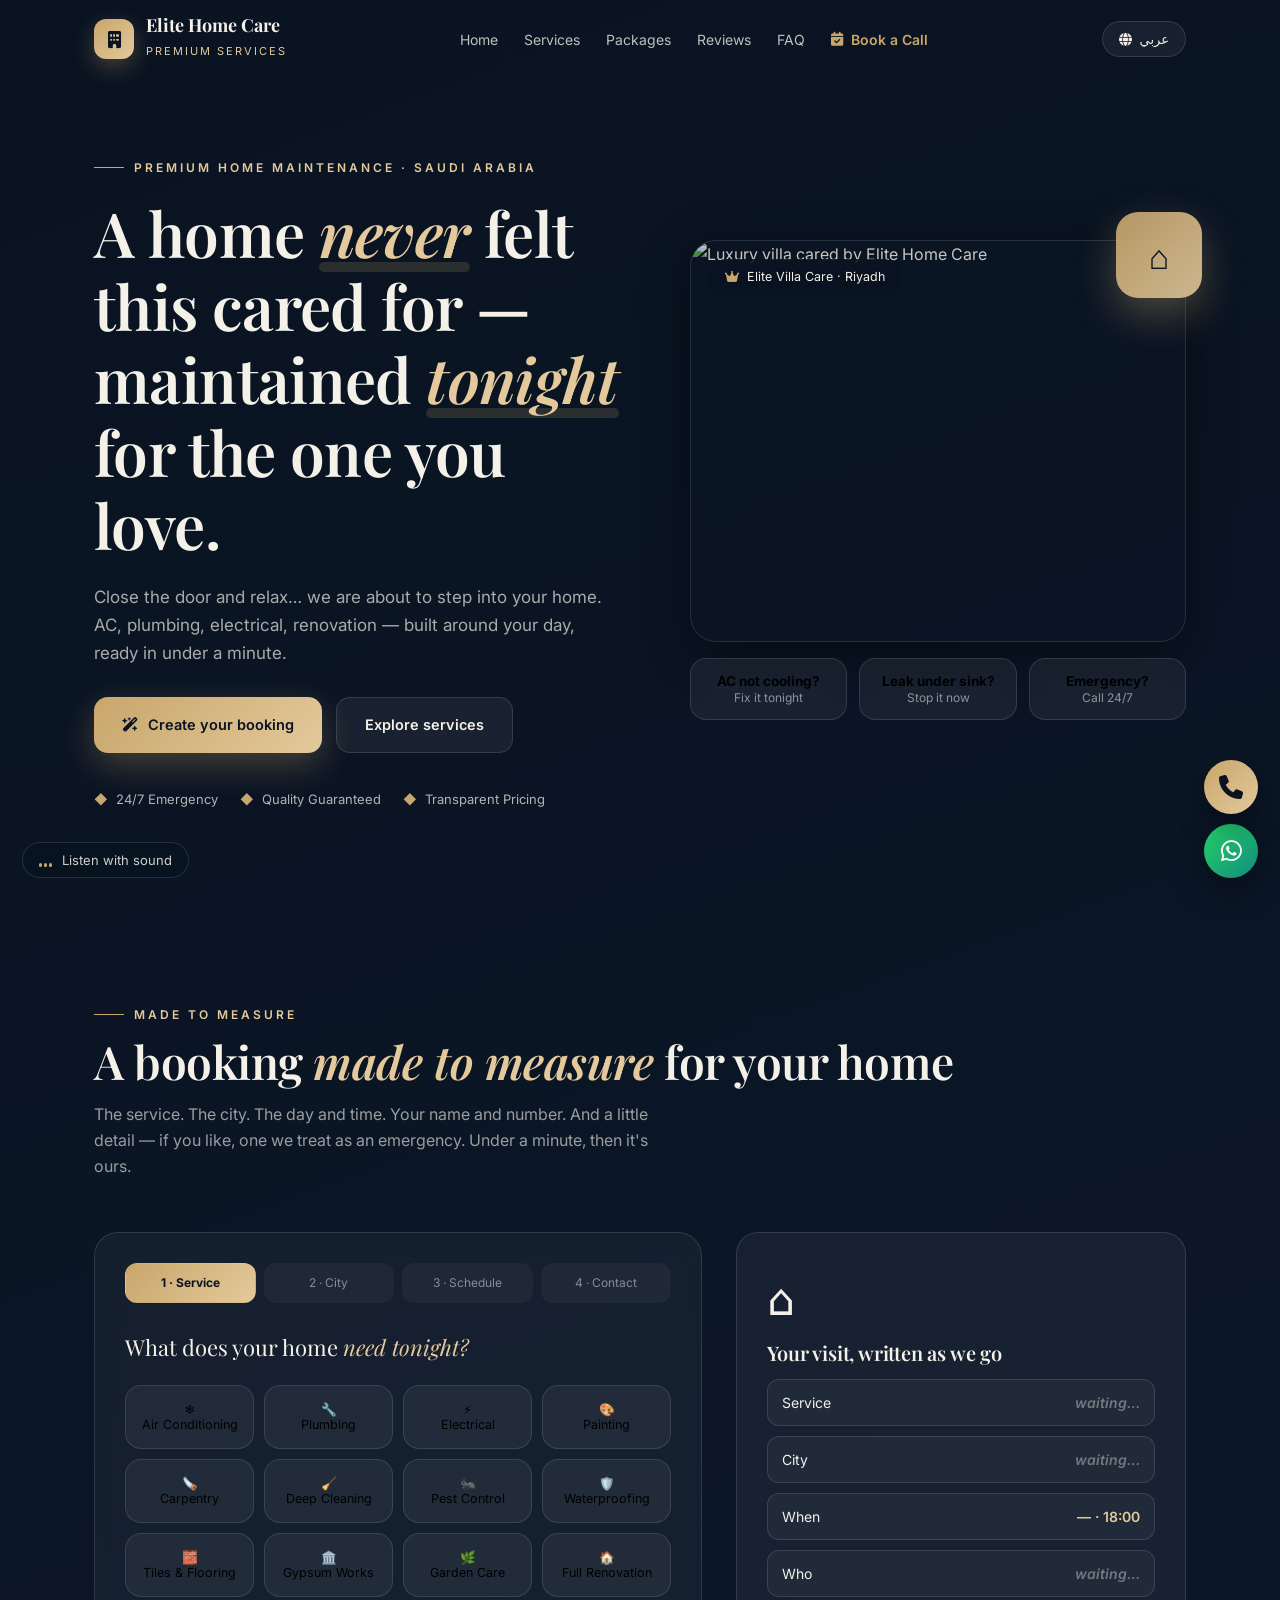
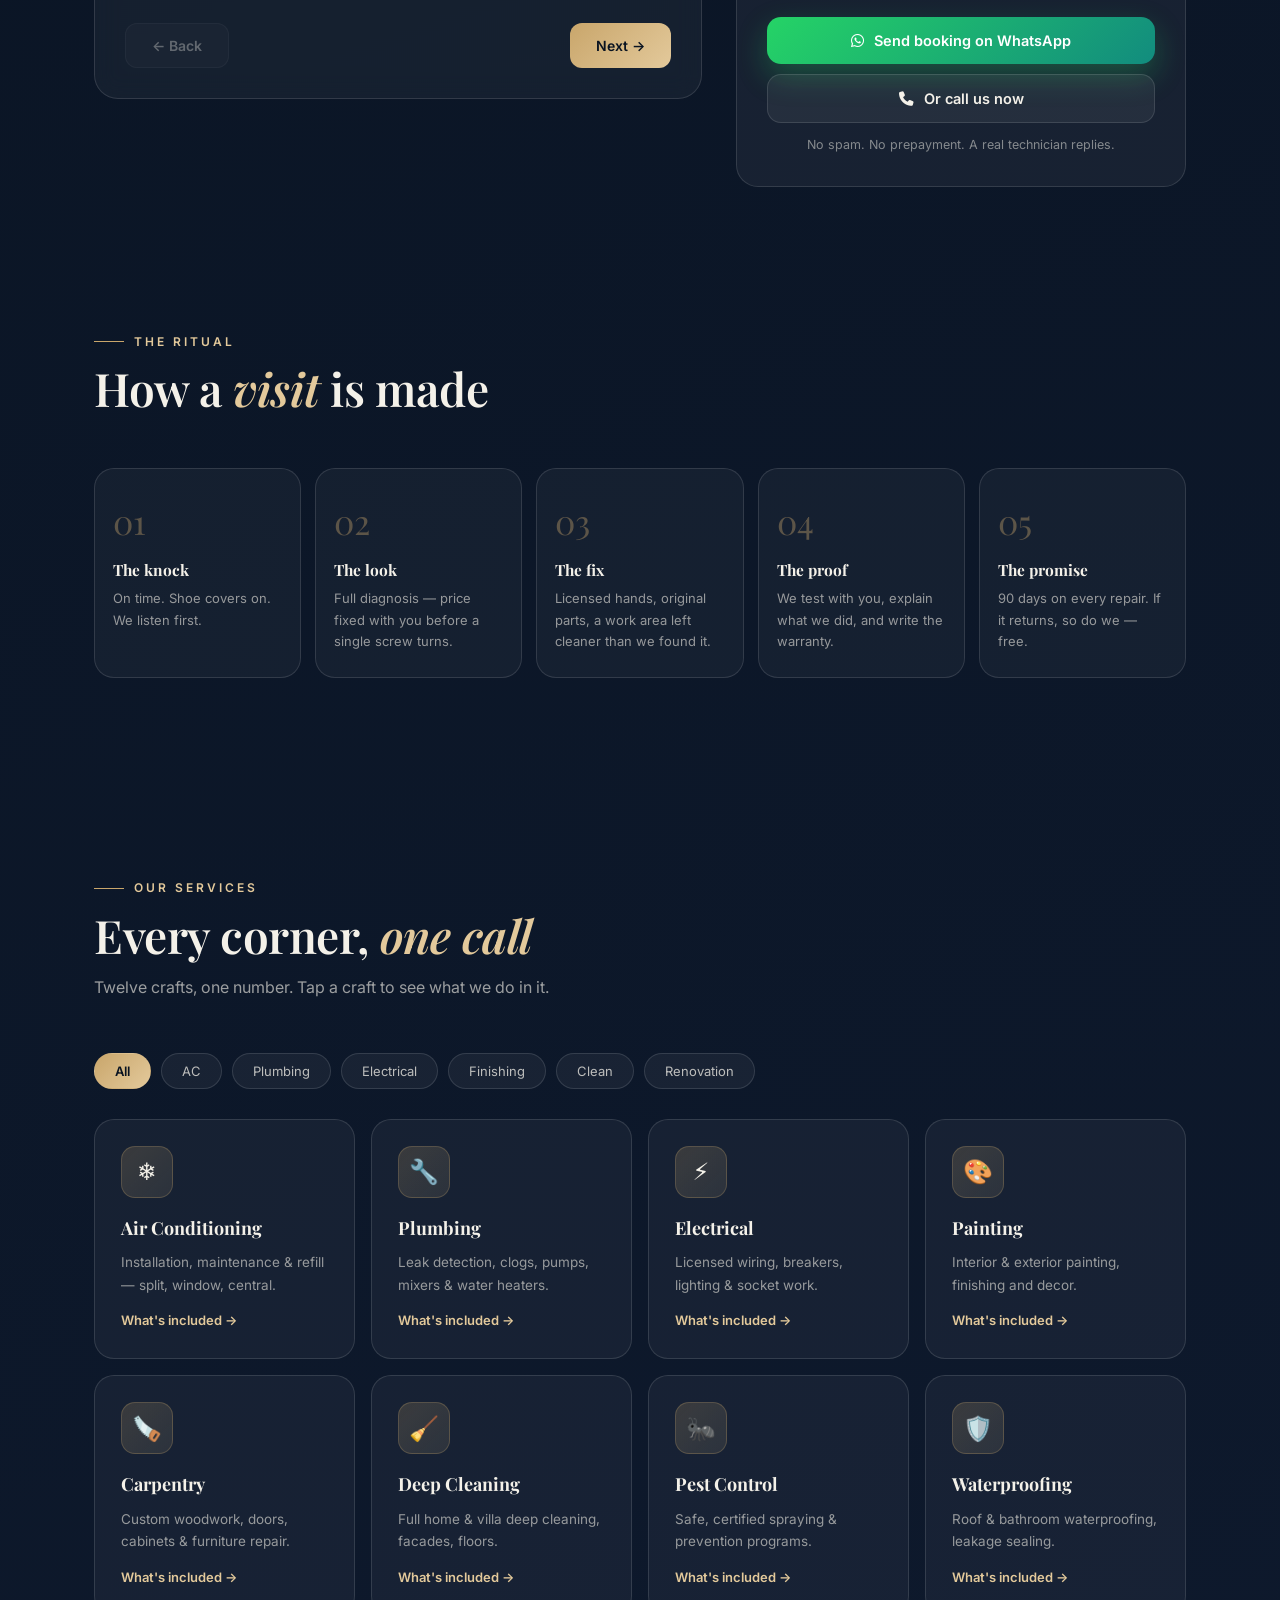
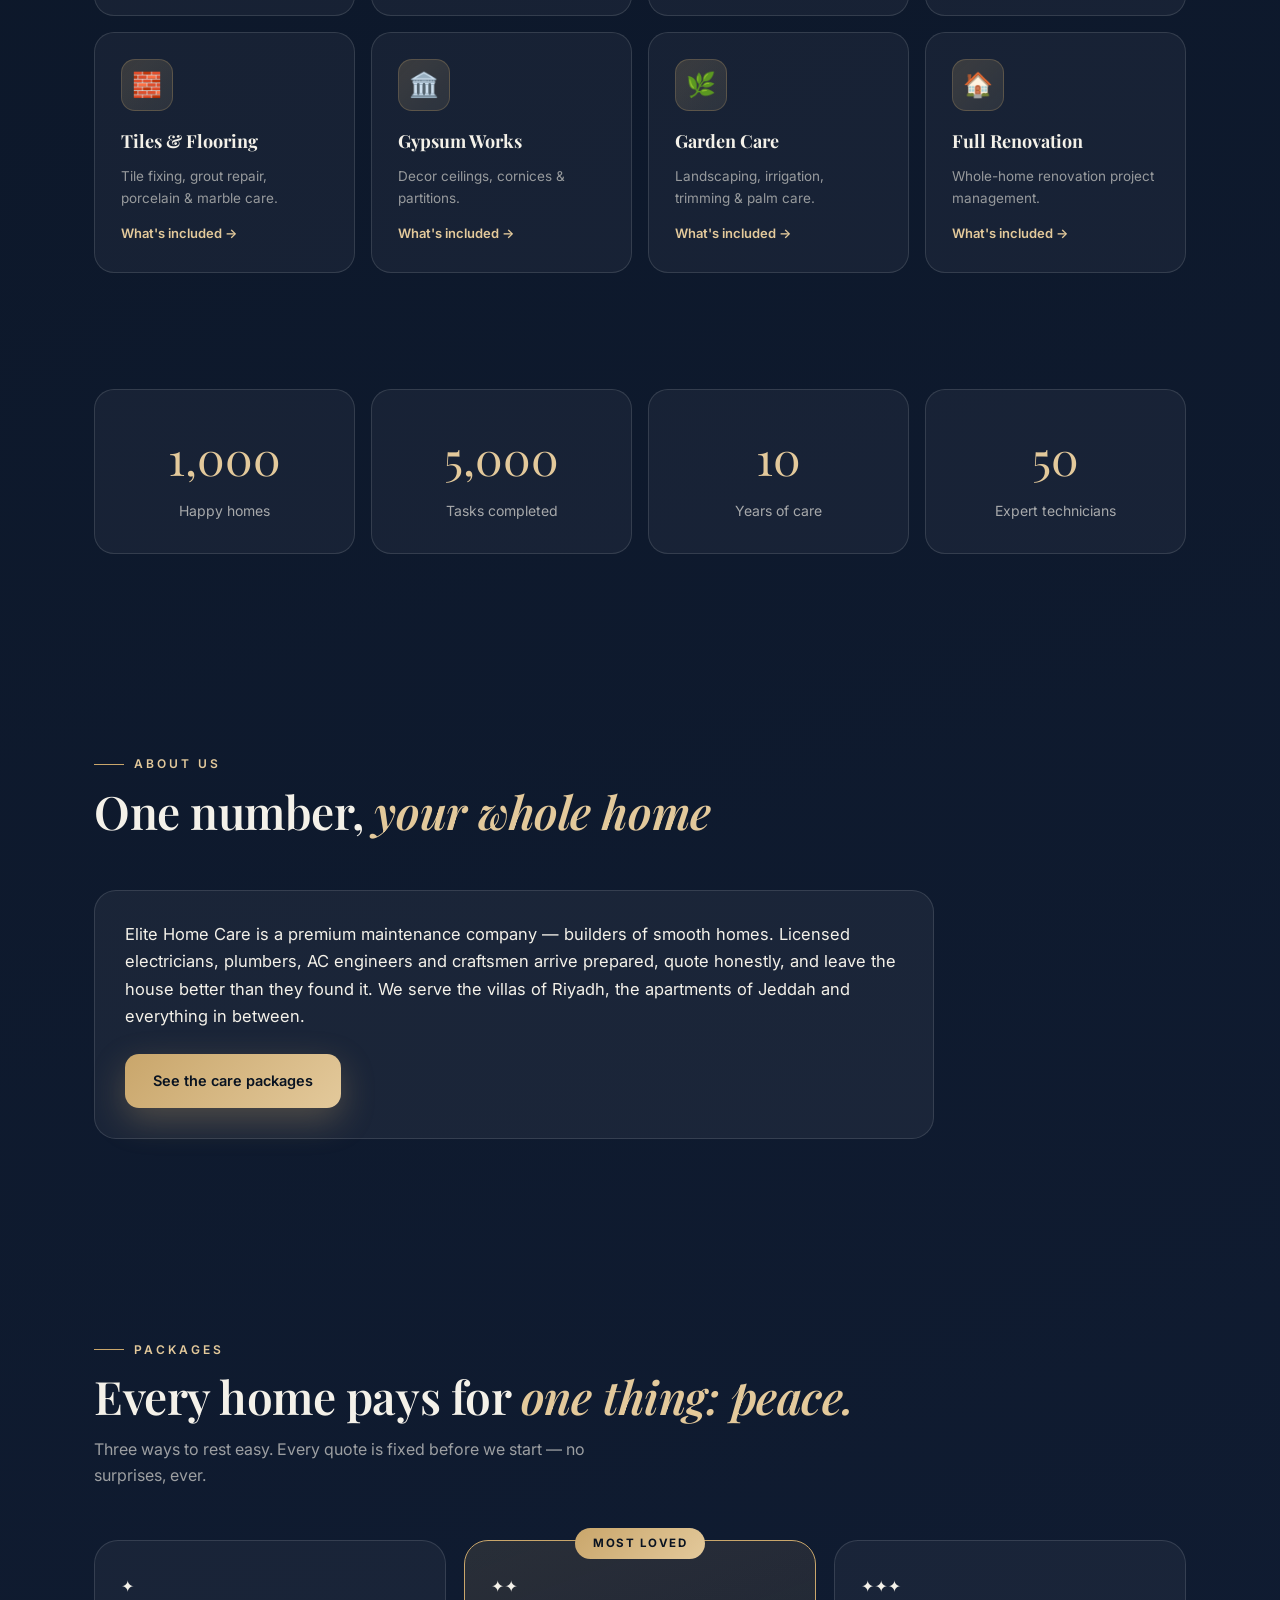
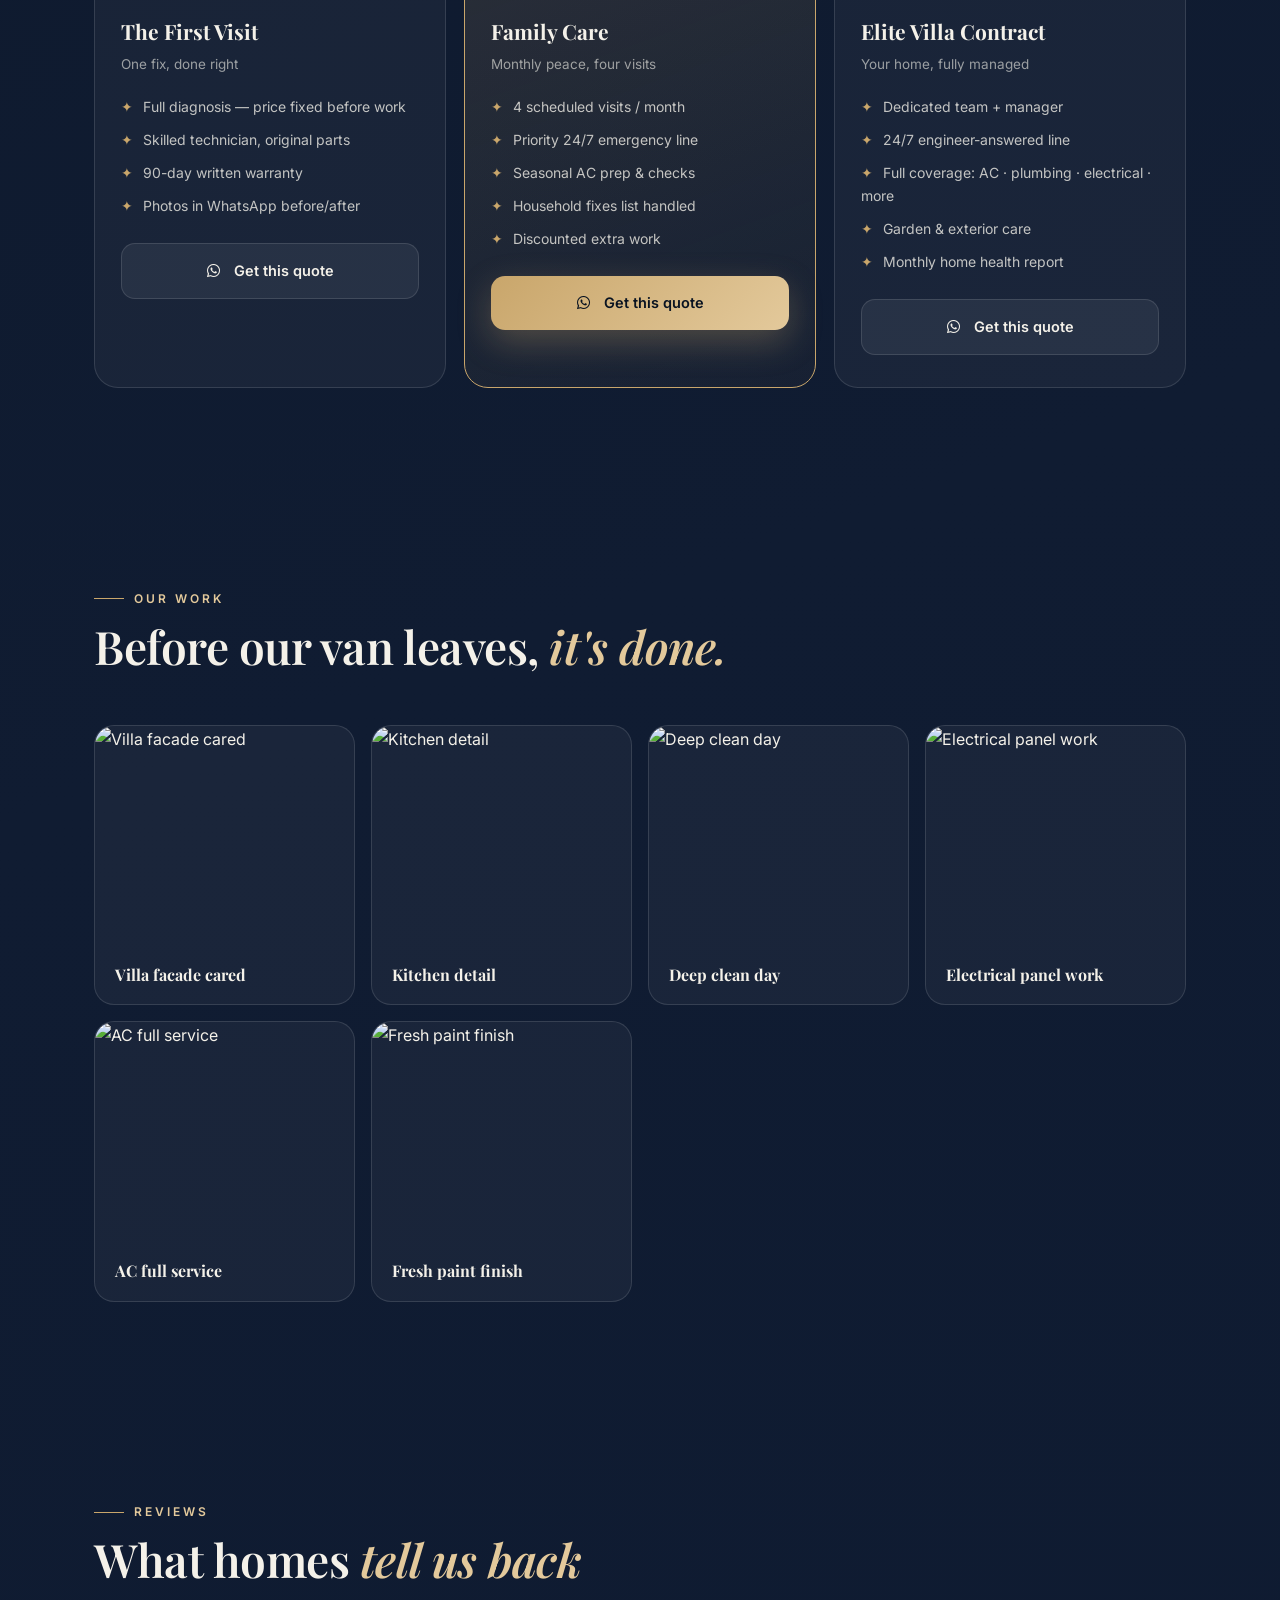
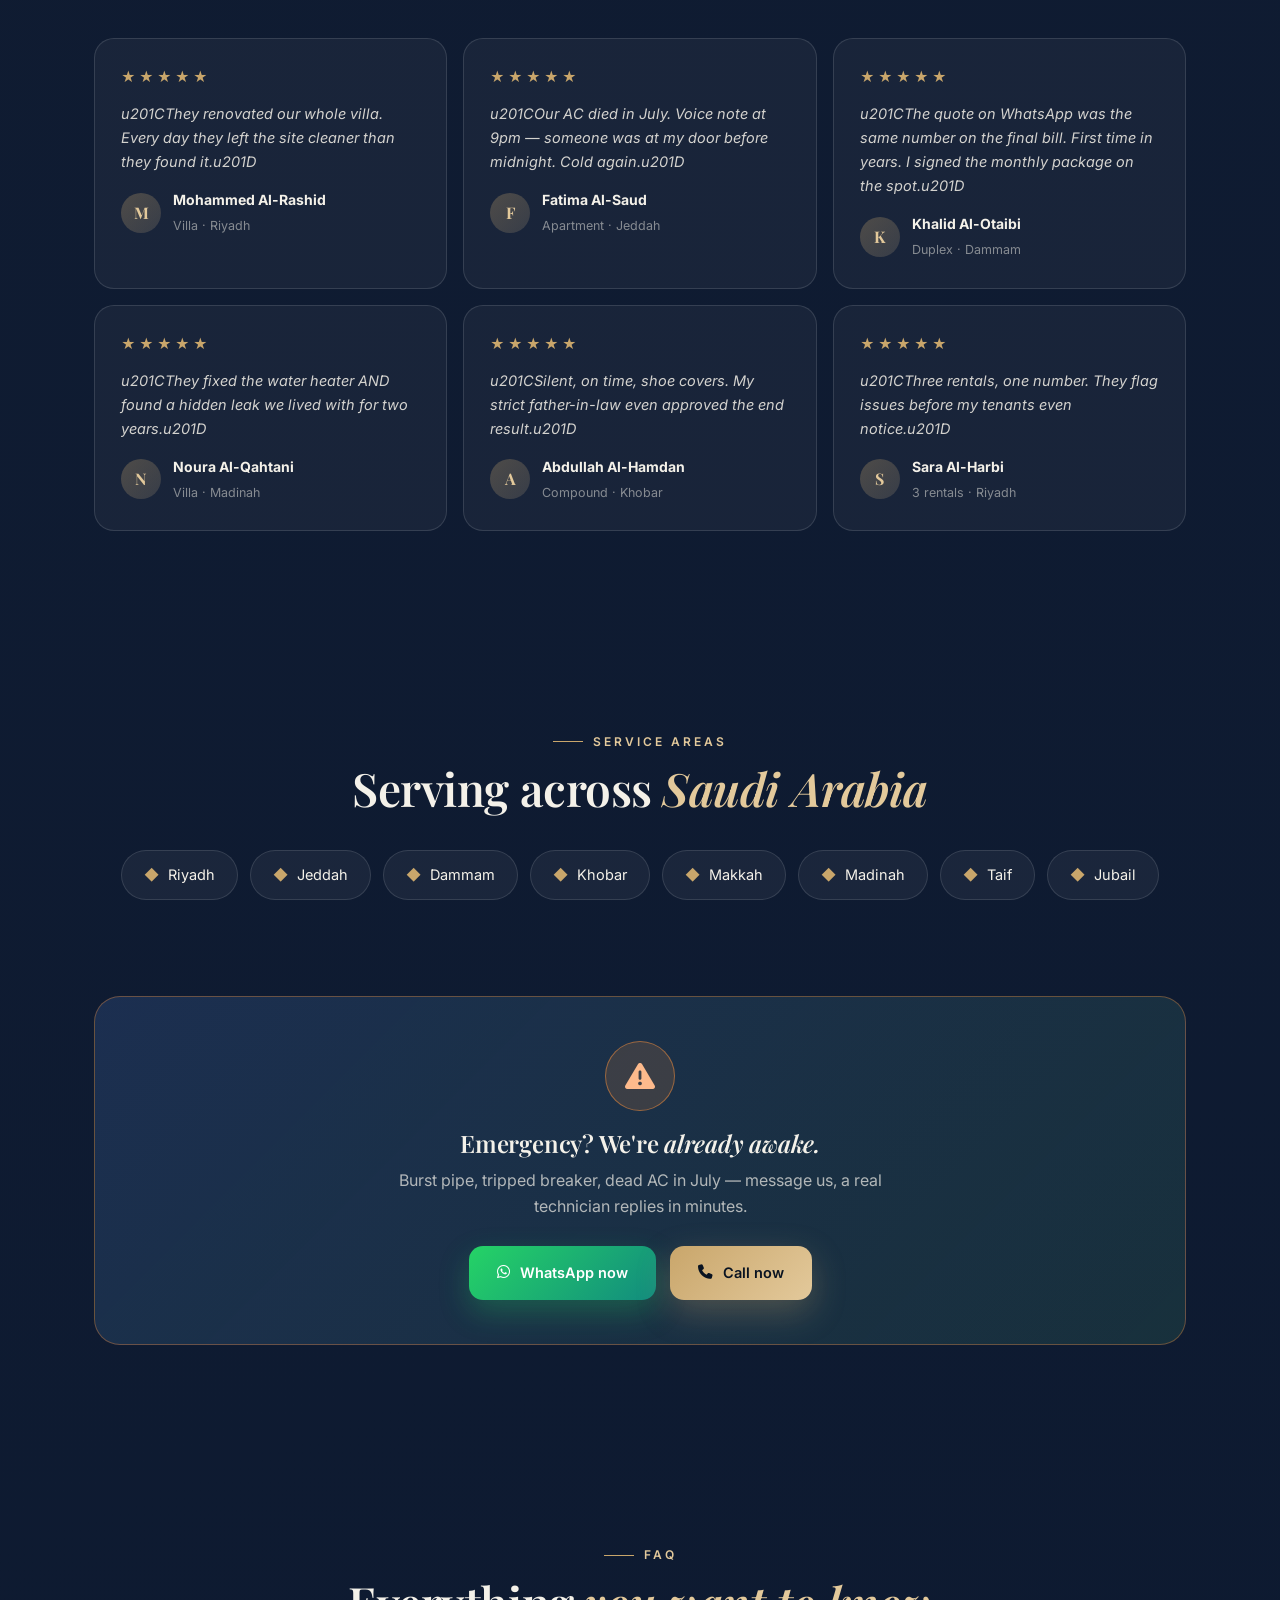
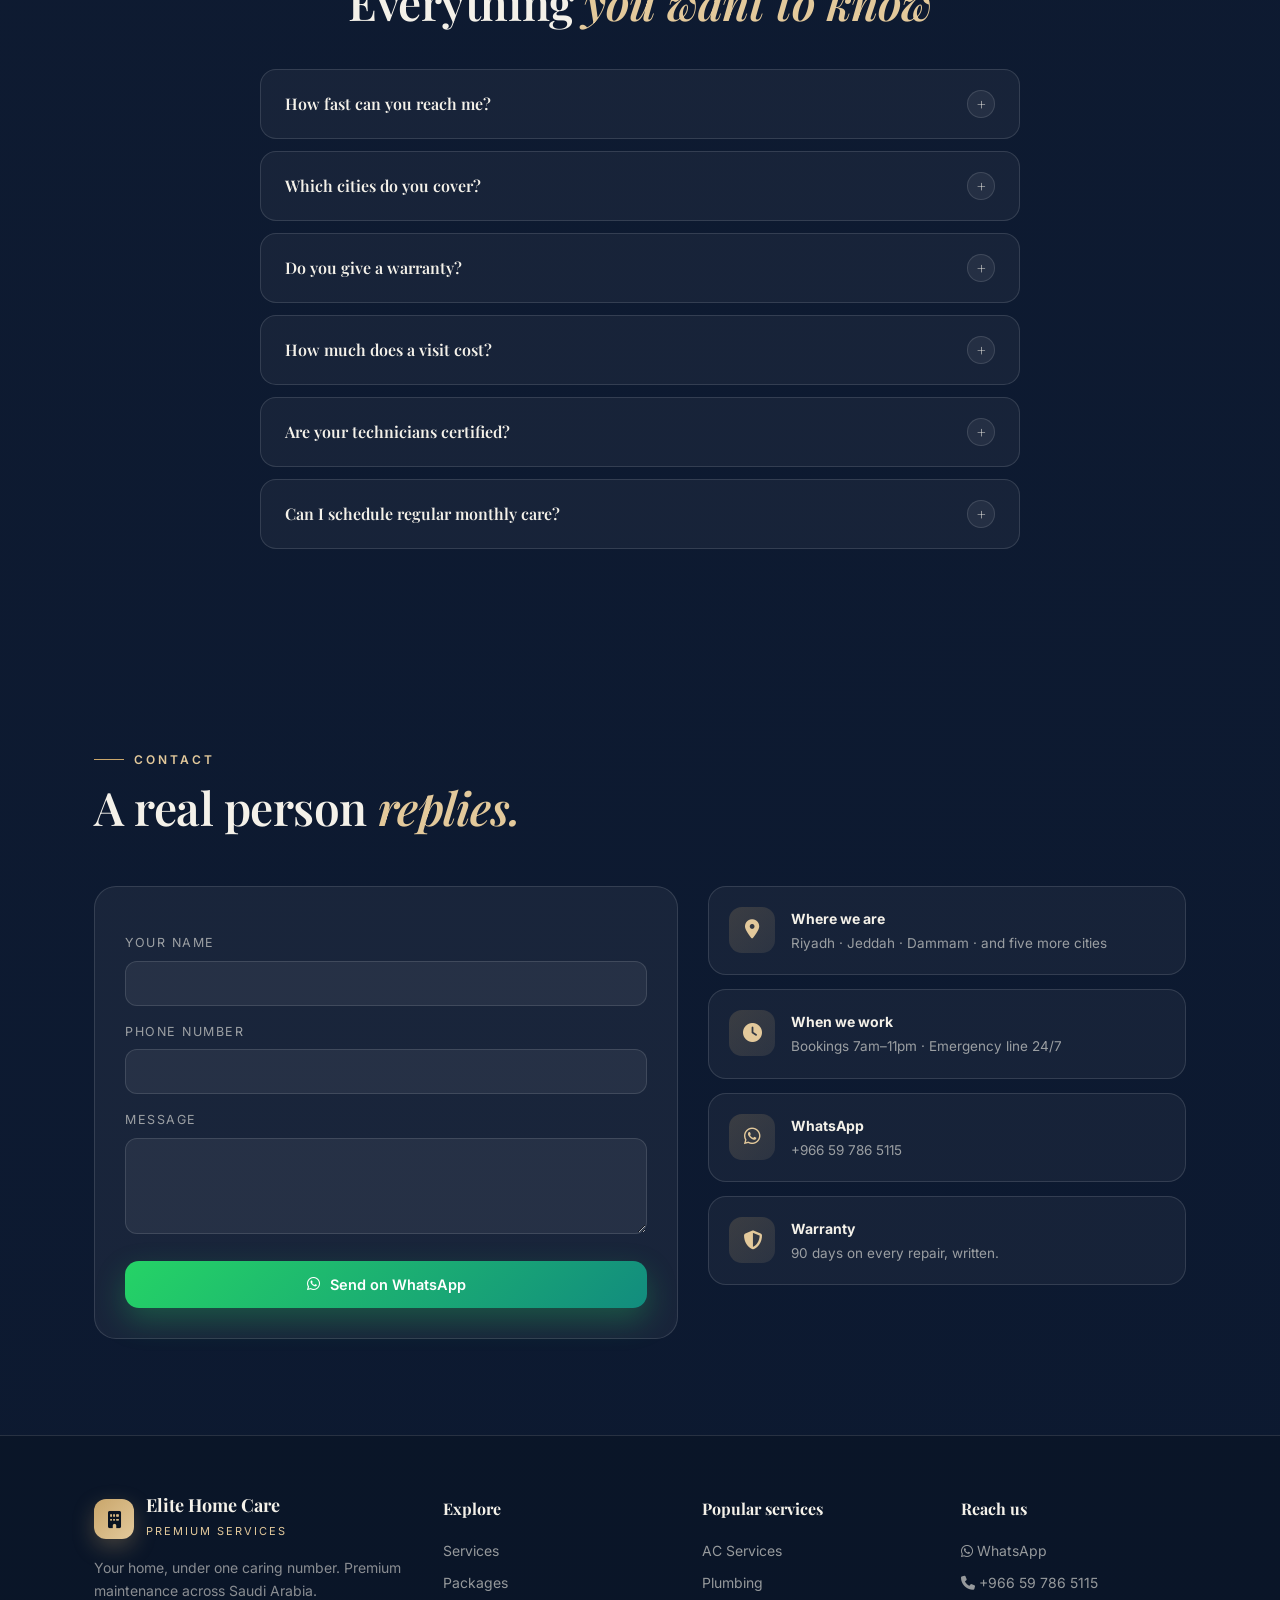
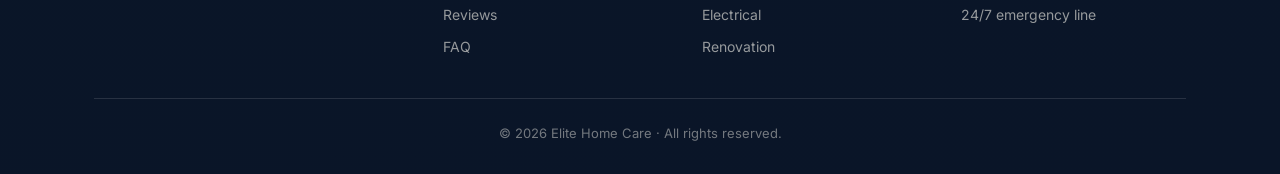
==== commit da930dd6: "FiabaMia-style redesign: booking wizard, EN/AR engine, packages, FAQ, sound; update README" ====
--- a/index.html
+++ b/index.html
@@ -1,504 +1,369 @@
 <!DOCTYPE html>
 <html lang="en" dir="ltr">
 <head>
-    <meta charset="UTF-8">
-    <meta name="viewport" content="width=device-width, initial-scale=1.0">
-    <meta name="description" content="Premium luxury home maintenance services in Saudi Arabia. Professional AC, electrical, plumbing, painting, and property care. صيانة منزلية فاخرة في المملكة العربية السعودية">
-    <meta name="keywords" content="home maintenance Saudi Arabia, luxury home care, صيانة منازل, خدمات منزلية فاخرة, Riyadh, Jeddah, Makkah">
-    <meta property="og:title" content="Elite Home Care - Premium Maintenance Services">
-    <meta property="og:description" content="Exceptional care for every corner of your home. Premium home maintenance services in Saudi Arabia.">
-    <meta property="og:type" content="website">
-    <title>Elite Home Care - Premium Home Maintenance Services Saudi Arabia | صيانة منازل فاخرة</title>
-
-    <!-- Fonts -->
-    <link rel="preconnect" href="https://fonts.googleapis.com">
-    <link rel="preconnect" href="https://fonts.gstatic.com" crossorigin>
-    <link href="https://fonts.googleapis.com/css2?family=Playfair+Display:wght@400;500;600;700;800&family=Inter:wght@300;400;500;600;700;800&family=Tajawal:wght@300;400;500;700;800&display=swap" rel="stylesheet">
-
-    <!-- Font Awesome -->
-    <link rel="stylesheet" href="https://cdnjs.cloudflare.com/ajax/libs/font-awesome/6.4.0/css/all.min.css">
-
-    <!-- Styles -->
-    <link rel="stylesheet" href="premium-villa.css">
+<meta charset="UTF-8">
+<meta name="viewport" content="width=device-width, initial-scale=1.0">
+<title>Elite Home Care — Premium Home Maintenance Saudi Arabia | صيانة منازل فاخرة</title>
+<meta name="description" content="A home never cared for like this — premium home maintenance across Saudi Arabia. AC, plumbing, electrical, renovation. 24/7 emergency. صيانة منزلية فاخرة في المملكة">
+<meta name="keywords" content="home maintenance Saudi Arabia, luxury home care, AC service Riyadh, plumbing Jeddah, صيانة منازل, خدمات منزلية فاخرة">
+<meta name="theme-color" content="#091321">
+<link rel="icon" href="data:image/svg+xml,%3Csvg xmlns='http://www.w3.org/2000/svg' viewBox='0 0 64 64'%3E%3Crect width='64' height='64' rx='14' fill='%23091321'/%3E%3Cpath d='M14 34 32 18l18 16' stroke='%23C9A66B' stroke-width='4' fill='none' stroke-linecap='round'/%3E%3Cpath d='M20 32v14h24V32' stroke='%23E3C99B' stroke-width='4' fill='none' stroke-linecap='round'/%3E%3C/svg%3E">
+<meta property="og:title" content="Elite Home Care — A home never cared for like this">
+<meta property="og:description" content="Premium home maintenance across Saudi Arabia. Build your booking in under a minute — 24/7 emergency service.">
+<meta property="og:image" content="https://images.unsplash.com/photo-1600585154340-be6161a56a0c?w=1200">
+<meta property="og:type" content="website">
+<link rel="preconnect" href="https://fonts.googleapis.com">
+<link rel="preconnect" href="https://fonts.gstatic.com" crossorigin>
+<link href="https://fonts.googleapis.com/css2?family=Playfair+Display:ital,wght@0,500;0,600;0,700;1,500;1,600&family=Inter:wght@400;500;600;700&family=Tajawal:wght@400;500;700;800&display=swap" rel="stylesheet">
+<link rel="stylesheet" href="https://cdnjs.cloudflare.com/ajax/libs/font-awesome/6.4.0/css/all.min.css">
+<link rel="stylesheet" href="premium-villa.css">
 </head>
 <body>
-    <!-- Loading Screen -->
-    <div id="loading-screen" class="loading-screen">
-        <div class="loading-content">
-            <div class="loading-icon">
-                <i class="fas fa-building"></i>
-            </div>
-            <div class="loading-brand">Elite Home Care</div>
-            <div class="loading-spinner"></div>
-        </div>
-    </div>
-
-    <!-- 3D Canvas -->
-    <canvas id="villa-canvas"></canvas>
-
-    <!-- Language Toggle -->
-    <button id="lang-toggle" class="lang-toggle glass-btn" aria-label="Switch Language">
-        <i class="fas fa-globe"></i>
-        <span id="lang-text">عربي</span>
-    </button>
-
-    <!-- Floating Contact (NO visible phone number) -->
-    <a href="https://wa.me/966597865115" class="float-contact whatsapp" target="_blank" rel="noopener noreferrer" aria-label="Contact on WhatsApp">
-        <i class="fab fa-whatsapp"></i>
+
+<!-- Sound invite (FiabaMia-style) -->
+<button class="soundbar" id="soundbar" aria-label="Toggle sound">
+  <span class="eq"><i></i><i></i><i></i></span>
+  <span id="soundTxt" data-en="Listen with sound" data-ar="استماع بالصوت">Listen with sound</span>
+</button>
+
+<!-- Floats -->
+<a class="float wa" href="https://wa.me/966597865115" target="_blank" rel="noopener" aria-label="WhatsApp"><i class="fab fa-whatsapp"></i></a>
+<a class="float phone" href="tel:+966597865115" aria-label="Call"><i class="fas fa-phone"></i></a>
+
+<!-- Nav -->
+<nav class="nav" id="nav">
+  <div class="container">
+    <a href="#home" class="brand">
+      <span class="brand-ic"><i class="fas fa-building"></i></span>
+      <span><b>Elite Home Care</b><small data-en="Premium Services" data-ar="خدمات متميزة">Premium Services</small></span>
     </a>
-
-    <a href="tel:+966597865115" class="float-contact phone" aria-label="Call us">
-        <i class="fas fa-phone"></i>
-    </a>
-
-    <!-- Navigation -->
-    <nav id="main-nav" class="main-nav glass-nav">
-        <div class="nav-container">
-            <a href="#home" class="brand">
-                <div class="brand-icon">
-                    <i class="fas fa-building"></i>
-                </div>
-                <div class="brand-text">
-                    <div class="brand-name" data-en="Elite Home Care" data-ar="إيليت لصيانة المنازل">Elite Home Care</div>
-                    <div class="brand-tagline" data-en="Premium Services" data-ar="خدمات متميزة">Premium Services</div>
-                </div>
-            </a>
-
-            <div class="nav-menu" id="nav-menu">
-                <a href="#home" class="nav-link" data-en="Home" data-ar="الرئيسية">Home</a>
-                <a href="#services" class="nav-link" data-en="Services" data-ar="خدماتنا">Services</a>
-                <a href="#about" class="nav-link" data-en="About Us" data-ar="من نحن">About Us</a>
-                <a href="#gallery" class="nav-link" data-en="Our Work" data-ar="أعمالنا">Our Work</a>
-                <a href="#reviews" class="nav-link" data-en="Reviews" data-ar="آراء العملاء">Reviews</a>
-                <a href="#areas" class="nav-link" data-en="Service Areas" data-ar="مناطق الخدمة">Service Areas</a>
-                <a href="#contact" class="nav-link" data-en="Contact" data-ar="اتصل بنا">Contact</a>
-                <a href="#booking" class="nav-link nav-cta">
-                    <i class="fas fa-calendar-check"></i>
-                    <span data-en="Book Now" data-ar="احجز الآن">Book Now</span>
-                </a>
-            </div>
-
-            <button class="hamburger" id="hamburger" aria-label="Toggle menu">
-                <span></span>
-                <span></span>
-                <span></span>
-            </button>
-        </div>
-    </nav>
-
-    <!-- Hero Section with 3D Villa -->
-    <section id="home" class="hero-villa">
-        <div class="hero-overlay"></div>
-
-        <div class="hero-content">
-            <div class="hero-badge glass-badge">
-                <i class="fas fa-crown"></i>
-                <span data-en="Premium Luxury Service" data-ar="خدمة فاخرة متميزة">Premium Luxury Service</span>
-            </div>
-
-            <h1 class="hero-title">
-                <span class="title-line" data-en="Exceptional Care for" data-ar="عناية استثنائية">Exceptional Care for</span>
-                <span class="title-highlight" data-en="Every Corner" data-ar="لكل زاوية">Every Corner</span>
-                <span class="title-line" data-en="of Your Home" data-ar="في منزلك">of Your Home</span>
-            </h1>
-
-            <p class="hero-subtitle">
-                <span data-en="Premium Home Maintenance. Professional Service. Complete Peace of Mind." data-ar="صيانة منزلية متميزة، وخدمات احترافية، وراحة بال تامة.">
-                    Premium Home Maintenance. Professional Service. Complete Peace of Mind.
-                </span>
-            </p>
-
-            <div class="hero-buttons">
-                <a href="#booking" class="btn btn-primary btn-glass">
-                    <i class="fas fa-calendar-check"></i>
-                    <span data-en="Book a Service" data-ar="احجز خدمة">Book a Service</span>
-                </a>
-                <a href="#services" class="btn btn-secondary btn-glass">
-                    <i class="fas fa-concierge-bell"></i>
-                    <span data-en="Explore Services" data-ar="استكشف الخدمات">Explore Services</span>
-                </a>
-            </div>
-
-            <div class="hero-trust">
-                <div class="trust-badge">
-                    <i class="fas fa-shield-check"></i>
-                    <span data-en="Quality Guaranteed" data-ar="جودة مضمونة">Quality Guaranteed</span>
-                </div>
-                <div class="trust-badge">
-                    <i class="fas fa-user-tie"></i>
-                    <span data-en="Professional Team" data-ar="فريق محترف">Professional Team</span>
-                </div>
-                <div class="trust-badge">
-                    <i class="fas fa-clock"></i>
-                    <span data-en="On-Time Service" data-ar="خدمة في الموعد">On-Time Service</span>
-                </div>
-            </div>
-        </div>
-
-        <div class="scroll-indicator">
-            <div class="scroll-line"></div>
-            <i class="fas fa-chevron-down"></i>
-        </div>
-    </section>
-
-    <!-- Quick Services Preview -->
-    <section class="quick-services">
-        <div class="container">
-            <div class="quick-grid">
-                <!-- Populated by JavaScript -->
-            </div>
-        </div>
-    </section>
-
-    <!-- Services Section -->
-    <section id="services" class="services-section">
-        <div class="container">
-            <div class="section-header">
-                <span class="section-badge glass-badge" data-en="Our Services" data-ar="خدماتنا">Our Services</span>
-                <h2 class="section-title" data-en="Complete Home Care Solutions" data-ar="حلول شاملة لصيانة المنازل">Complete Home Care Solutions</h2>
-                <p class="section-subtitle" data-en="Professional maintenance services tailored to your needs" data-ar="خدمات صيانة احترافية مصممة خصيصاً لاحتياجاتك">
-                    Professional maintenance services tailored to your needs
-                </p>
-            </div>
-            <div class="services-grid">
-                <!-- Populated by JavaScript -->
-            </div>
-        </div>
-    </section>
-
-    <!-- About Section -->
-    <section id="about" class="about-section">
-        <div class="container">
-            <div class="section-header">
-                <span class="section-badge glass-badge" data-en="About Us" data-ar="من نحن">About Us</span>
-                <h2 class="section-title" data-en="Excellence in Home Care" data-ar="التميز في العناية بالمنازل">Excellence in Home Care</h2>
-            </div>
-
-            <div class="about-content">
-                <div class="about-text glass-card">
-                    <h3 data-en="Premium Home Maintenance Excellence" data-ar="التميز في الصيانة المنزلية الفاخرة">Premium Home Maintenance Excellence</h3>
-                    <p data-en="We are a leading home maintenance service provider committed to delivering exceptional quality and reliable solutions for all your home care needs." data-ar="نحن مزود خدمات صيانة منزلية رائد ملتزم بتقديم جودة استثنائية وحلول موثوقة لجميع احتياجات العناية بمنزلك.">
-                        We are a leading home maintenance service provider committed to delivering exceptional quality and reliable solutions for all your home care needs.
-                    </p>
-
-                    <div class="value-box">
-                        <i class="fas fa-bullseye"></i>
-                        <h4 data-en="Our Mission" data-ar="مهمتنا">Our Mission</h4>
-                        <p data-en="To provide professional, reliable, and affordable home maintenance services that exceed customer expectations." data-ar="تقديم خدمات صيانة منزلية احترافية وموثوقة وبأسعار معقولة تتجاوز توقعات العملاء.">
-                            To provide professional, reliable, and affordable home maintenance services that exceed customer expectations.
-                        </p>
-                    </div>
-
-                    <div class="value-box">
-                        <i class="fas fa-eye"></i>
-                        <h4 data-en="Our Vision" data-ar="رؤيتنا">Our Vision</h4>
-                        <p data-en="To be the most trusted home maintenance service provider known for quality workmanship and customer satisfaction." data-ar="أن نكون مزود خدمات الصيانة المنزلية الأكثر ثقة المعروف بجودة العمل ورضا العملاء.">
-                            To be the most trusted home maintenance service provider known for quality workmanship and customer satisfaction.
-                        </p>
-                    </div>
-                </div>
-
-                <div class="about-stats">
-                    <div class="stat-card glass-card">
-                        <i class="fas fa-users"></i>
-                        <div class="stat-number" data-target="1000">0</div>
-                        <p data-en="Happy Customers" data-ar="عملاء سعداء">Happy Customers</p>
-                    </div>
-                    <div class="stat-card glass-card">
-                        <i class="fas fa-tools"></i>
-                        <div class="stat-number" data-target="5000">0</div>
-                        <p data-en="Projects Completed" data-ar="مشاريع مكتملة">Projects Completed</p>
-                    </div>
-                    <div class="stat-card glass-card">
-                        <i class="fas fa-award"></i>
-                        <div class="stat-number" data-target="10">0</div>
-                        <p data-en="Years Experience" data-ar="سنوات خبرة">Years Experience</p>
-                    </div>
-                    <div class="stat-card glass-card">
-                        <i class="fas fa-user-tie"></i>
-                        <div class="stat-number" data-target="50">0</div>
-                        <p data-en="Expert Technicians" data-ar="فنيون خبراء">Expert Technicians</p>
-                    </div>
-                </div>
-            </div>
-        </div>
-    </section>
-
-    <!-- Gallery Section -->
-    <section id="gallery" class="gallery-section">
-        <div class="container">
-            <div class="section-header">
-                <span class="section-badge glass-badge" data-en="Our Work" data-ar="أعمالنا">Our Work</span>
-                <h2 class="section-title" data-en="Project Gallery" data-ar="معرض المشاريع">Project Gallery</h2>
-                <p class="section-subtitle" data-en="Quality work that speaks for itself" data-ar="أعمال عالية الجودة تتحدث عن نفسها">Quality work that speaks for itself</p>
-            </div>
-
-            <div class="gallery-filters">
-                <button class="filter-btn active" data-filter="all" data-en="All" data-ar="الكل">All</button>
-                <button class="filter-btn" data-filter="ac" data-en="AC Services" data-ar="التكييف">AC Services</button>
-                <button class="filter-btn" data-filter="electrical" data-en="Electrical" data-ar="كهرباء">Electrical</button>
-                <button class="filter-btn" data-filter="plumbing" data-en="Plumbing" data-ar="سباكة">Plumbing</button>
-                <button class="filter-btn" data-filter="painting" data-en="Painting" data-ar="دهانات">Painting</button>
-                <button class="filter-btn" data-filter="kitchen" data-en="Kitchen" data-ar="مطبخ">Kitchen</button>
-                <button class="filter-btn" data-filter="bathroom" data-en="Bathroom" data-ar="حمام">Bathroom</button>
-            </div>
-
-            <div class="gallery-grid">
-                <!-- Populated by JavaScript -->
-            </div>
-        </div>
-    </section>
-
-    <!-- Reviews Section -->
-    <section id="reviews" class="reviews-section">
-        <div class="container">
-            <div class="section-header">
-                <span class="section-badge glass-badge" data-en="Reviews" data-ar="آراء العملاء">Reviews</span>
-                <h2 class="section-title" data-en="What Our Customers Say" data-ar="ماذا يقول عملاؤنا">What Our Customers Say</h2>
-            </div>
-            <div class="reviews-grid">
-                <!-- Populated by JavaScript -->
-            </div>
-        </div>
-    </section>
-
-    <!-- Why Choose Us -->
-    <section class="why-section">
-        <div class="container">
-            <div class="section-header">
-                <span class="section-badge glass-badge" data-en="Why Choose Us" data-ar="لماذا نحن">Why Choose Us</span>
-                <h2 class="section-title" data-en="Excellence in Every Detail" data-ar="التميز في كل التفاصيل">Excellence in Every Detail</h2>
-            </div>
-            <div class="why-grid">
-                <div class="why-card glass-card tilt-3d">
-                    <i class="fas fa-award"></i>
-                    <h3 data-en="Professional Workmanship" data-ar="حرفية احترافية">Professional Workmanship</h3>
-                    <p data-en="Certified technicians with years of experience delivering quality results." data-ar="فنيون معتمدون بسنوات من الخبرة لتقديم نتائج عالية الجودة.">Certified technicians with years of experience delivering quality results.</p>
-                </div>
-                <div class="why-card glass-card tilt-3d">
-                    <i class="fas fa-shield-check"></i>
-                    <h3 data-en="Quality Guaranteed" data-ar="جودة مضمونة">Quality Guaranteed</h3>
-                    <p data-en="We stand behind our work with comprehensive service guarantees." data-ar="نضمن عملنا بضمانات خدمة شاملة.">We stand behind our work with comprehensive service guarantees.</p>
-                </div>
-                <div class="why-card glass-card tilt-3d">
-                    <i class="fas fa-comments"></i>
-                    <h3 data-en="Clear Communication" data-ar="تواصل واضح">Clear Communication</h3>
-                    <p data-en="Transparent pricing and honest communication at every step." data-ar="أسعار شفافة وتواصل صادق في كل خطوة.">Transparent pricing and honest communication at every step.</p>
-                </div>
-                <div class="why-card glass-card tilt-3d">
-                    <i class="fas fa-smile"></i>
-                    <h3 data-en="Customer Satisfaction" data-ar="رضا العملاء">Customer Satisfaction</h3>
-                    <p data-en="Your satisfaction is our top priority in every project." data-ar="رضاك هو أولويتنا القصوى في كل مشروع.">Your satisfaction is our top priority in every project.</p>
-                </div>
-            </div>
-        </div>
-    </section>
-
-    <!-- Service Areas -->
-    <section id="areas" class="areas-section">
-        <div class="container">
-            <div class="section-header">
-                <span class="section-badge glass-badge" data-en="Service Areas" data-ar="مناطق الخدمة">Service Areas</span>
-                <h2 class="section-title" data-en="Serving Across Saudi Arabia" data-ar="نخدم في جميع أنحاء المملكة">Serving Across Saudi Arabia</h2>
-            </div>
-            <div class="areas-grid">
-                <!-- Populated by JavaScript -->
-            </div>
-        </div>
-    </section>
-
-    <!-- Emergency Section -->
-    <section class="emergency-section">
-        <div class="container">
-            <div class="emergency-card glass-card">
-                <div class="emergency-icon">
-                    <i class="fas fa-exclamation-triangle"></i>
-                </div>
-                <h2 data-en="Emergency Maintenance" data-ar="صيانة طوارئ">Emergency Maintenance</h2>
-                <p data-en="Need urgent repairs? Contact us immediately for emergency maintenance services." data-ar="تحتاج إلى إصلاحات عاجلة؟ اتصل بنا فوراً للحصول على خدمات الصيانة الطارئة.">
-                    Need urgent repairs? Contact us immediately for emergency maintenance services.
-                </p>
-                <div class="emergency-buttons">
-                    <a href="https://wa.me/966597865115" class="btn btn-primary btn-glass">
-                        <i class="fab fa-whatsapp"></i>
-                        <span data-en="WhatsApp Now" data-ar="واتساب الآن">WhatsApp Now</span>
-                    </a>
-                    <a href="tel:+966597865115" class="btn btn-secondary btn-glass">
-                        <i class="fas fa-phone"></i>
-                        <span data-en="Call Now" data-ar="اتصل الآن">Call Now</span>
-                    </a>
-                </div>
-            </div>
-        </div>
-    </section>
-
-    <!-- Contact Section -->
-    <section id="contact" class="contact-section">
-        <div class="container">
-            <div class="section-header">
-                <span class="section-badge glass-badge" data-en="Contact Us" data-ar="اتصل بنا">Contact Us</span>
-                <h2 class="section-title" data-en="Get In Touch" data-ar="تواصل معنا">Get In Touch</h2>
-            </div>
-
-            <div class="contact-wrapper">
-                <form class="contact-form glass-card" id="contact-form">
-                    <div class="form-group">
-                        <label data-en="Your Name" data-ar="اسمك">Your Name</label>
-                        <input type="text" name="name" required>
-                    </div>
-                    <div class="form-group">
-                        <label data-en="Phone Number" data-ar="رقم الهاتف">Phone Number</label>
-                        <input type="tel" name="phone" required>
-                    </div>
-                    <div class="form-group">
-                        <label data-en="Service Needed" data-ar="الخدمة المطلوبة">Service Needed</label>
-                        <select name="service" required>
-                            <option value="">Select...</option>
-                        </select>
-                    </div>
-                    <div class="form-group">
-                        <label data-en="Message" data-ar="رسالة">Message</label>
-                        <textarea name="message" rows="5" required></textarea>
-                    </div>
-                    <button type="submit" class="btn btn-primary btn-glass">
-                        <i class="fas fa-paper-plane"></i>
-                        <span data-en="Send Message" data-ar="إرسال رسالة">Send Message</span>
-                    </button>
-                </form>
-
-                <div class="contact-info">
-                    <div class="info-card glass-card">
-                        <i class="fas fa-map-marker-alt"></i>
-                        <h4 data-en="Location" data-ar="الموقع">Location</h4>
-                        <p data-en="Saudi Arabia" data-ar="المملكة العربية السعودية">Saudi Arabia</p>
-                    </div>
-                    <div class="info-card glass-card">
-                        <i class="fas fa-clock"></i>
-                        <h4 data-en="Working Hours" data-ar="ساعات العمل">Working Hours</h4>
-                        <p data-en="24/7 Emergency Service" data-ar="خدمة طوارئ على مدار الساعة">24/7 Emergency Service</p>
-                    </div>
-                </div>
-            </div>
-        </div>
-    </section>
-
-    <!-- Booking Section -->
-    <section id="booking" class="booking-section">
-        <div class="container">
-            <div class="section-header">
-                <span class="section-badge glass-badge" data-en="Book Now" data-ar="احجز الآن">Book Now</span>
-                <h2 class="section-title" data-en="Schedule Your Service" data-ar="حدد موعد خدمتك">Schedule Your Service</h2>
-            </div>
-
-            <form class="booking-form glass-card" id="booking-form">
-                <div class="form-row">
-                    <div class="form-group">
-                        <label data-en="Full Name" data-ar="الاسم الكامل">Full Name</label>
-                        <input type="text" name="name" required>
-                    </div>
-                    <div class="form-group">
-                        <label data-en="Mobile Number" data-ar="رقم الجوال">Mobile Number</label>
-                        <input type="tel" name="phone" required>
-                    </div>
-                </div>
-
-                <div class="form-row">
-                    <div class="form-group">
-                        <label data-en="Select Service" data-ar="اختر الخدمة">Select Service</label>
-                        <select name="service" required>
-                            <option value="">Choose...</option>
-                        </select>
-                    </div>
-                    <div class="form-group">
-                        <label data-en="City" data-ar="المدينة">City</label>
-                        <select name="city" required>
-                            <option value="">Select...</option>
-                        </select>
-                    </div>
-                </div>
-
-                <div class="form-row">
-                    <div class="form-group">
-                        <label data-en="Preferred Date" data-ar="التاريخ المفضل">Preferred Date</label>
-                        <input type="date" name="date" required>
-                    </div>
-                    <div class="form-group">
-                        <label data-en="Preferred Time" data-ar="الوقت المفضل">Preferred Time</label>
-                        <input type="time" name="time" required>
-                    </div>
-                </div>
-
-                <div class="form-group">
-                    <label data-en="Service Address" data-ar="عنوان الخدمة">Service Address</label>
-                    <textarea name="address" rows="3" required></textarea>
-                </div>
-
-                <div class="form-group">
-                    <label data-en="Additional Details" data-ar="تفاصيل إضافية">Additional Details</label>
-                    <textarea name="details" rows="4"></textarea>
-                </div>
-
-                <button type="submit" class="btn btn-primary btn-glass btn-lg">
-                    <i class="fas fa-calendar-check"></i>
-                    <span data-en="Submit Booking Request" data-ar="إرسال طلب الحجز">Submit Booking Request</span>
-                </button>
-            </form>
-        </div>
-    </section>
-
-    <!-- Footer -->
-    <footer class="footer glass-nav">
-        <div class="container">
-            <div class="footer-content">
-                <div class="footer-section">
-                    <div class="brand">
-                        <i class="fas fa-building"></i>
-                        <h3 data-en="Elite Home Care" data-ar="إيليت لصيانة المنازل">Elite Home Care</h3>
-                    </div>
-                    <p data-en="Your trusted partner for professional home maintenance services in Saudi Arabia." data-ar="شريكك الموثوق للخدمات المنزلية الاحترافية في المملكة العربية السعودية.">
-                        Your trusted partner for professional home maintenance services in Saudi Arabia.
-                    </p>
-                </div>
-
-                <div class="footer-section">
-                    <h4 data-en="Quick Links" data-ar="روابط سريعة">Quick Links</h4>
-                    <ul>
-                        <li><a href="#home" data-en="Home" data-ar="الرئيسية">Home</a></li>
-                        <li><a href="#services" data-en="Services" data-ar="الخدمات">Services</a></li>
-                        <li><a href="#about" data-en="About" data-ar="من نحن">About</a></li>
-                        <li><a href="#gallery" data-en="Our Work" data-ar="أعمالنا">Our Work</a></li>
-                    </ul>
-                </div>
-
-                <div class="footer-section">
-                    <h4 data-en="Services" data-ar="الخدمات">Services</h4>
-                    <ul>
-                        <li><a href="#services" data-en="AC Services" data-ar="التكييف">AC Services</a></li>
-                        <li><a href="#services" data-en="Electrical" data-ar="كهرباء">Electrical</a></li>
-                        <li><a href="#services" data-en="Plumbing" data-ar="سباكة">Plumbing</a></li>
-                        <li><a href="#services" data-en="Painting" data-ar="دهانات">Painting</a></li>
-                    </ul>
-                </div>
-
-                <div class="footer-section">
-                    <h4 data-en="Connect" data-ar="تواصل">Connect</h4>
-                    <div class="social-links">
-                        <a href="https://wa.me/966597865115" aria-label="WhatsApp"><i class="fab fa-whatsapp"></i></a>
-                        <a href="tel:+966597865115" aria-label="Phone"><i class="fas fa-phone"></i></a>
-                    </div>
-                </div>
-            </div>
-
-            <div class="footer-bottom">
-                <p>&copy; 2026 Elite Home Care. <span data-en="All rights reserved." data-ar="جميع الحقوق محفوظة.">All rights reserved.</span></p>
-            </div>
-        </div>
-    </footer>
-
-    <!-- Scripts -->
-    <script src="https://cdnjs.cloudflare.com/ajax/libs/three.js/r128/three.min.js"></script>
-    <script src="https://cdnjs.cloudflare.com/ajax/libs/gsap/3.12.2/gsap.min.js"></script>
-    <script src="https://cdnjs.cloudflare.com/ajax/libs/gsap/3.12.2/ScrollTrigger.min.js"></script>
-    <script src="premium-villa-app.js"></script>
+    <div class="menu" id="menu">
+      <a href="#home" data-en="Home" data-ar="الرئيسية">Home</a>
+      <a href="#services" data-en="Services" data-ar="الخدمات">Services</a>
+      <a href="#packages" data-en="Packages" data-ar="الباقات">Packages</a>
+      <a href="#reviews" data-en="Reviews" data-ar="الآراء">Reviews</a>
+      <a href="#faq" data-en="FAQ" data-ar="الأسئلة">FAQ</a>
+      <a href="#booking" class="cta-link"><i class="fas fa-calendar-check"></i><span data-en="Book a Call" data-ar="احجز الآن">Book a Call</span></a>
+    </div>
+    <button class="lang-btn" id="langBtn" aria-label="Language"><i class="fas fa-globe"></i><span id="langTxt">عربي</span></button>
+    <button class="hamburger" id="hamb" aria-label="Menu"><span></span><span></span><span></span></button>
+  </div>
+</nav>
+
+<!-- Hero -->
+<header id="home" class="hero">
+  <div class="container hero-grid">
+    <div class="rv in">
+      <span class="eyebrow" data-en="Premium Home Maintenance · Saudi Arabia" data-ar="صيانة منزلية فاخرة · المملكة">Premium Home Maintenance · Saudi Arabia</span>
+      <h1 data-en="A home <em>never</em> felt this cared for — maintained <em>tonight</em> for the one you love." data-ar="منزل <em>لم يذق</em> هذه العناية من قبل — نصونه <em>الليلة</em> لأحببتك.">
+        A home <em>never</em> felt this cared for — maintained <em>tonight</em> for the one you love.
+      </h1>
+      <p class="lead" data-en="Close the door and relax… we are about to step into your home. AC, plumbing, electrical, renovation — built around your day, ready in under a minute." data-ar="أغلق الباب واسترخِ… نحن على وشك أن ندخل منزلك. تكييف، سباكة، كهرباء، تجديد — حسب موعدك، حجز في أقل من دقيقة.">
+        Close the door and relax… we are about to step into your home. AC, plumbing, electrical, renovation — built around your day, ready in under a minute.
+      </p>
+      <div class="hero-btns">
+        <a href="#booking" class="btn btn-gold"><i class="fas fa-wand-magic-sparkles"></i><span data-en="Create your booking" data-ar="أنشئ حجزك">Create your booking</span></a>
+        <a href="#services" class="btn btn-ghost"><span data-en="Explore services" data-ar="استكشف الخدمات">Explore services</span></a>
+      </div>
+      <div class="chips">
+        <span><i>◆</i><span data-en="24/7 Emergency" data-ar="طوارئ 24/7">24/7 Emergency</span></span>
+        <span><i>◆</i><span data-en="Quality Guaranteed" data-ar="جودة مضمونة">Quality Guaranteed</span></span>
+        <span><i>◆</i><span data-en="Transparent Pricing" data-ar="أسعار شفافة">Transparent Pricing</span></span>
+      </div>
+    </div>
+
+    <div class="hero-visual rv in">
+      <div class="doodle">⌂</div>
+      <div class="villa-card">
+        <img src="https://images.unsplash.com/photo-1600585154340-be6161a56a0c?w=900&q=70" alt="Luxury villa cared by Elite Home Care" loading="eager">
+        <span class="vc-badge"><i class="fas fa-crown"></i><span data-en="Elite Villa Care · Riyadh" data-ar="رعاية فيلا فاخرة · الرياض">Elite Villa Care · Riyadh</span></span>
+      </div>
+      <div class="vc-strip">
+        <button class="vc-mini" data-go="ac"><b data-en="AC not cooling?" data-ar="المكيف لا يبرد؟">AC not cooling?</b><small data-en="Fix it tonight" data-ar="نصلحها الليلة">Fix it tonight</small></button>
+        <button class="vc-mini" data-go="plumbing"><b data-en="Leak under sink?" data-ar="تسريب تحت المغسلة؟">Leak under sink?</b><small data-en="Stop it now" data-ar="أوقفه الآن">Stop it now</small></button>
+        <button class="vc-mini" data-go="emergency"><b data-en="Emergency?" data-ar="طوارئ؟">Emergency?</b><small data-en="Call 24/7" data-ar="اتصل 24/7">Call 24/7</small></button>
+      </div>
+    </div>
+  </div>
+</header>
+
+<!-- Booking Wizard -->
+<section id="booking" class="rv">
+  <div class="container">
+    <div class="sec-head">
+      <span class="eyebrow" data-en="Made to measure" data-ar="حسب المقاس">Made to measure</span>
+      <h2 class="title" data-en="A booking <em>made to measure</em> for your home" data-ar="حجز <em>مفصّل</em> خصيصاً لمنزلك">A booking <em>made to measure</em> for your home</h2>
+      <p class="sub" data-en="The service. The city. The day and time. Your name and number. And a little detail — if you like, one we treat as an emergency. Under a minute, then it's ours." data-ar="الخدمة. المدينة. اليوم والوقت. اسمك ورقمك. ولمسة أخيرة — إن شئتٍ، نعتبرها طوارئ. أقل من دقيقة، ثم يصبح الأمر مسؤوليتنا.">
+        The service. The city. The day and time. Your name and number. And a little detail — if you like, one we treat as an emergency. Under a minute, then it's ours.
+      </p>
+    </div>
+
+    <div class="wizard-wrap">
+      <div class="wiz-card">
+        <div class="wiz-steps" id="wizDots">
+          <span class="wiz-step-dot active" data-en="1 · Service" data-ar="١ · الخدمة">1 · Service</span>
+          <span class="wiz-step-dot" data-en="2 · City" data-ar="٢ · المدينة">2 · City</span>
+          <span class="wiz-step-dot" data-en="3 · Schedule" data-ar="٣ · الموعد">3 · Schedule</span>
+          <span class="wiz-step-dot" data-en="4 · Contact" data-ar="٤ · التواصل">4 · Contact</span>
+        </div>
+
+        <div class="wiz-panel show" data-step="1">
+          <div class="wiz-q" data-en="What does your home <em>need tonight?</em>" data-ar="ماذا <em>يحتاج</em> منزلك الليلة؟">What does your home <em>need tonight?</em></div>
+          <div class="tile-grid" id="svcTiles"></div>
+        </div>
+
+        <div class="wiz-panel" data-step="2">
+          <div class="wiz-q" data-en="Where <em>is</em> the home?" data-ar="أين <em>يقع</em> المنزل؟">Where <em>is</em> the home?</div>
+          <div class="tile-grid" id="cityTiles"></div>
+        </div>
+
+        <div class="wiz-panel" data-step="3">
+          <div class="wiz-q" data-en="When should we <em>knock?</em>" data-ar="متى <em>نقرق</em> الباب؟">When should we <em>knock?</em></div>
+          <label class="flabel" data-en="Preferred date" data-ar="التاريخ المفضل">Preferred date</label>
+          <input class="inp" type="date" id="wizDate">
+          <label class="flabel" data-en="Preferred time" data-ar="الوقت المفضل">Preferred time</label>
+          <input class="inp" type="time" id="wizTime" value="18:00">
+          <div class="switch" id="emgSwitch" role="switch" aria-checked="false" tabindex="0">
+            <span class="knob"></span>
+            <span data-en="🚨 It's urgent — treat as emergency (24/7 line)" data-ar="🚨 أمر عاجل — يعتبر طوارئ (الخط على مدار الساعة)">🚨 It's urgent — treat as emergency (24/7 line)</span>
+          </div>
+        </div>
+
+        <div class="wiz-panel" data-step="4">
+          <div class="wiz-q" data-en="And you are…?" data-ar="وأنت…؟">And you are…?</div>
+          <label class="flabel" data-en="Your name" data-ar="اسمك">Your name</label>
+          <input class="inp" id="wizName" type="text" placeholder="">
+          <label class="flabel" data-en="Mobile number" data-ar="رقم الجوال">Mobile number</label>
+          <input class="inp" id="wizPhone" type="tel" placeholder="05__ ___ ____">
+          <label class="flabel" data-en="Anything else? (optional)" data-ar="شيء إضافي؟ (اختياري)">Anything else? (optional)</label>
+          <input class="inp" id="wizNotes" type="text" data-ph data-en-ph="e.g. second floor AC, gate code 4481…" data-ar-ph="مثال: مكيف الدور الثاني، رمز البوابة 4481…" placeholder="e.g. second floor AC, gate code 4481…">
+        </div>
+
+        <div class="wiz-nav">
+          <button class="wiz-btn" id="wizBack" data-en="← Back" data-ar="→ السابق">← Back</button>
+          <button class="wiz-btn next" id="wizNext" data-en="Next →" data-ar="التالي ←">Next →</button>
+        </div>
+      </div>
+
+      <!-- Live summary -->
+      <div class="glass-card sum-card">
+        <div class="home-doodle">⌂</div>
+        <h3 style="font-family:var(--serif);font-size:20px" data-en="Your visit, written as we go" data-ar="زيارتك تُكتب بينما نكمل">Your visit, written as we go</h3>
+        <div class="sum-lines" id="sumLines">
+          <div class="sum-line"><span data-en="Service" data-ar="الخدمة">Service</span><b class="ph" data-en="waiting…" data-ar="بانتظارك…">waiting…</b></div>
+          <div class="sum-line"><span data-en="City" data-ar="المدينة">City</span><b class="ph" data-en="waiting…" data-ar="بانتظارك…">waiting…</b></div>
+          <div class="sum-line"><span data-en="When" data-ar="الموعد">When</span><b class="ph" data-en="waiting…" data-ar="بانتظارك…">waiting…</b></div>
+          <div class="sum-line"><span data-en="Who" data-ar="من أنت">Who</span><b class="ph" data-en="waiting…" data-ar="بانتظارك…">waiting…</b></div>
+        </div>
+        <button class="btn btn-wa" style="width:100%;justify-content:center" id="waSend" disabled>
+          <i class="fab fa-whatsapp"></i><span data-en="Send booking on WhatsApp" data-ar="أرسل الحجز على واتساب">Send booking on WhatsApp</span>
+        </button>
+        <button class="btn btn-ghost" style="width:100%;justify-content:center;margin-top:10px" id="callSend">
+          <i class="fas fa-phone"></i><span data-en="Or call us now" data-ar="أو اتصل الآن">Or call us now</span>
+        </button>
+        <p class="sum-note" data-en="No spam. No prepayment. A real technician replies." data-ar="بدون إزعاج. بدون دفع مقدم. يرد فني حقيقي.">No spam. No prepayment. A real technician replies.</p>
+      </div>
+    </div>
+  </div>
+</section>
+
+<!-- How a visit is made -->
+<section class="rv" style="padding-top:40px">
+  <div class="container">
+    <div class="sec-head">
+      <span class="eyebrow" data-en="The ritual" data-ar="طقوسنا">The ritual</span>
+      <h2 class="title" data-en="How a <em>visit</em> is made" data-ar="كيف <em>تُصنع</em> الزيارة">How a <em>visit</em> is made</h2>
+    </div>
+    <div class="how-grid">
+      <div class="how-card"><div class="num">01</div><h4 data-en="The knock" data-ar="الطرق">The knock</h4><p data-en="On time. Shoe covers on. We listen first." data-ar="في الموعد. غطاء الأحذية. نستمع أولاً.">On time. Shoe covers on. We listen first.</p></div>
+      <div class="how-card"><div class="num">02</div><h4 data-en="The look" data-ar="النظرة">The look</h4><p data-en="Full diagnosis — price fixed with you before a single screw turns." data-ar="فحص كامل — السعر يُحدد معك قبل لف مسمار واحد.">Full diagnosis — price fixed with you before a single screw turns.</p></div>
+      <div class="how-card"><div class="num">03</div><h4 data-en="The fix" data-ar="الإصلاح">The fix</h4><p data-en="Licensed hands, original parts, a work area left cleaner than we found it." data-ar="أيادٍ مرخصة، قطع أصلية، ومكان نتركه أنظف مما وجدناه.">Licensed hands, original parts, a work area left cleaner than we found it.</p></div>
+      <div class="how-card"><div class="num">04</div><h4 data-en="The proof" data-ar="الدليل">The proof</h4><p data-en="We test with you, explain what we did, and write the warranty." data-ar="نجرّب معك، نشرح ما فعلناه، ونكتب الضمان.">We test with you, explain what we did, and write the warranty.</p></div>
+      <div class="how-card"><div class="num">05</div><h4 data-en="The promise" data-ar="الوعد">The promise</h4><p data-en="90 days on every repair. If it returns, so do we — free." data-ar="٩٠ يوماً على كل إصلاح. إن عاد العطل، عدنا — مجاناً.">90 days on every repair. If it returns, so do we — free.</p></div>
+    </div>
+  </div>
+</section>
+
+<!-- Services -->
+<section id="services" class="rv">
+  <div class="container">
+    <div class="sec-head">
+      <span class="eyebrow" data-en="Our services" data-ar="خدماتنا">Our services</span>
+      <h2 class="title" data-en="Every corner, <em>one call</em>" data-ar="كل زاوية، <em>مكالمة واحدة</em>">Every corner, <em>one call</em></h2>
+      <p class="sub" data-en="Twelve crafts, one number. Tap a craft to see what we do in it." data-ar="اثنتا عشرة مهارة، رقم واحد. اضغط على أي مهارة لترى تفاصيلها.">Twelve crafts, one number. Tap a craft to see what we do in it.</p>
+    </div>
+    <div class="sec-filter" id="svcFilters"></div>
+    <div class="svc-grid" id="svcGrid"></div>
+  </div>
+</section>
+
+<!-- Stats -->
+<section style="padding-top:20px" class="rv">
+  <div class="container stats-band">
+    <div class="stat"><div class="n" data-count="1000">0</div><p data-en="Happy homes" data-ar="منزل سعيد">Happy homes</p></div>
+    <div class="stat"><div class="n" data-count="5000">0</div><p data-en="Tasks completed" data-ar="مهمة مكتملة">Tasks completed</p></div>
+    <div class="stat"><div class="n" data-count="10">0</div><p data-en="Years of care" data-ar="سنوات من العناية">Years of care</p></div>
+    <div class="stat"><div class="n" data-count="50">0</div><p data-en="Expert technicians" data-ar="فني خبير">Expert technicians</p></div>
+  </div>
+</section>
+
+<!-- About -->
+<section id="about" class="rv">
+  <div class="container">
+    <div class="sec-head">
+      <span class="eyebrow" data-en="About us" data-ar="من نحن">About us</span>
+      <h2 class="title" data-en="One number, <em>your whole home</em>" data-ar="رقم واحد، <em>بيتك كله</em>">One number, <em>your whole home</em></h2>
+    </div>
+    <div class="glass-card" style="max-width:840px">
+      <p style="font-size:16.5px" data-en="Elite Home Care is a premium maintenance company — builders of smooth homes. Licensed electricians, plumbers, AC engineers and craftsmen arrive prepared, quote honestly, and leave the house better than they found it. We serve the villas of Riyadh, the apartments of Jeddah and everything in between." data-ar="إيليت هوم كير شركة صيانة فاخرة — بناة المنازل الهادئة. كهربائيون وسباكون ومهندسو تكييف وحرفيون مرخصون يصلون معتدين، ويقدمون عرضاً صادقاً، ويتركون المنزل أفضل مما وجوه. نخدم فلل الرياض وشقق جدة وما بينهما.">
+      Elite Home Care is a premium maintenance company — builders of smooth homes. Licensed electricians, plumbers, AC engineers and craftsmen arrive prepared, quote honestly, and leave the house better than they found it. We serve the villas of Riyadh, the apartments of Jeddah and everything in between.
+    </p>
+    <div class="hero-btns" style="margin-top:24px">
+        <a href="#packages" class="btn btn-gold"><span data-en="See the care packages" data-ar="شاهد باقات الرعاية">See the care packages</span></a>
+      </div>
+    </div>
+  </div>
+</section>
+
+<!-- Packages -->
+<section id="packages" class="rv">
+  <div class="container">
+    <div class="sec-head">
+      <span class="eyebrow" data-en="Packages" data-ar="الباقات">Packages</span>
+      <h2 class="title" data-en="Every home pays for <em>one thing: peace.</em>" data-ar="كل منزل يدفع ثمن <em>شيء واحد: الراحة.</em>">Every home pays for <em>one thing: peace.</em></h2>
+      <p class="sub" data-en="Three ways to rest easy. Every quote is fixed before we start — no surprises, ever." data-ar="ثلاث طرق للراحة. كل عرض يُحدد قبل أن نبدأ — بلا مفاجآت، أبداً.">Three ways to rest easy. Every quote is fixed before we start — no surprises, ever.</p>
+    </div>
+    <div class="pkg-grid" id="pkgGrid"></div>
+  </div>
+</section>
+
+<!-- Gallery -->
+<section id="gallery" class="rv">
+  <div class="container">
+    <div class="sec-head">
+      <span class="eyebrow" data-en="Our work" data-ar="أعمالنا">Our work</span>
+      <h2 class="title" data-en="Before our van leaves, <em>it's done.</em>" data-ar="قبل أن تغادر سيارتنا، <em>يكون الأمر منجزاً.</em>">Before our van leaves, <em>it's done.</em></h2>
+    </div>
+    <div class="svc-grid" id="galGrid"></div>
+  </div>
+</section>
+
+<!-- Reviews -->
+<section id="reviews" class="rv">
+  <div class="container">
+    <div class="sec-head">
+      <span class="eyebrow" data-en="Reviews" data-ar="الآراء">Reviews</span>
+      <h2 class="title" data-en="What homes <em>tell us back</em>" data-ar="ماذا <em>تقول</em> المنازل">What homes <em>tell us back</em></h2>
+    </div>
+    <div class="rev-grid" id="revGrid"></div>
+  </div>
+</section>
+
+<!-- Areas + Emergency -->
+<section id="areas" class="rv">
+  <div class="container">
+    <div class="sec-head" style="text-align:center;margin-bottom:34px">
+      <span class="eyebrow" style="justify-content:center" data-en="Service areas" data-ar="مناطق الخدمة">Service areas</span>
+      <h2 class="title" data-en="Serving across <em>Saudi Arabia</em>" data-ar="نخدم في <em>جميع أنحاء المملكة</em>">Serving across <em>Saudi Arabia</em></h2>
+    </div>
+    <div class="area-grid" id="areaGrid"></div>
+  </div>
+</section>
+
+<section style="padding-top:0">
+  <div class="container rv">
+    <div class="emg">
+      <div class="pulse-ic"><i class="fas fa-exclamation-triangle"></i></div>
+      <h2 style="font-family:var(--serif)" data-en="Emergency? We're <em>already awake.</em>" data-ar="طوارئ؟ <em>نحن مستيقظون الآن.</em>">Emergency? We're <em>already awake.</em></h2>
+      <p style="max-width:520px;margin:10px auto 0;color:rgba(244,241,233,.7)" data-en="Burst pipe, tripped breaker, dead AC in July — message us, a real technician replies in minutes." data-ar="أنبوب انفجر، فاصل انقطع، مكيف مات في يوليو — راسلنا، يرد فني حقيقي خلال دقائق.">Burst pipe, tripped breaker, dead AC in July — message us, a real technician replies in minutes.</p>
+      <div class="btns">
+        <a href="https://wa.me/966597865115" target="_blank" rel="noopener" class="btn btn-wa"><i class="fab fa-whatsapp"></i><span data-en="WhatsApp now" data-ar="واتساب الآن">WhatsApp now</span></a>
+        <a href="tel:+966597865115" class="btn btn-gold"><i class="fas fa-phone"></i><span data-en="Call now" data-ar="اتصل الآن">Call now</span></a>
+      </div>
+    </div>
+  </div>
+</section>
+
+<!-- FAQ -->
+<section id="faq" class="rv">
+  <div class="container">
+    <div class="sec-head" style="text-align:center;margin-bottom:40px">
+      <span class="eyebrow" style="justify-content:center" data-en="FAQ" data-ar="الأسئلة الشائعة">FAQ</span>
+      <h2 class="title" data-en="Everything <em>you want to know</em>" data-ar="كل ما <em>تريد معرفته</em>">Everything <em>you want to know</em></h2>
+    </div>
+    <div class="faq-list" id="faqList"></div>
+  </div>
+</section>
+
+<!-- Contact -->
+<section id="contact" class="rv">
+  <div class="container">
+    <div class="sec-head">
+      <span class="eyebrow" data-en="Contact" data-ar="اتصل بنا">Contact</span>
+      <h2 class="title" data-en="A real person <em>replies.</em>" data-ar="شخص حقيقي <em>يرد عليك.</em>">A real person <em>replies.</em></h2>
+    </div>
+    <div class="contact-grid">
+      <div class="glass-card">
+        <form id="contactForm">
+          <label class="flabel" data-en="Your name" data-ar="اسمك">Your name</label>
+          <input class="inp" type="text" required>
+          <label class="flabel" data-en="Phone number" data-ar="رقم الهاتف">Phone number</label>
+          <input class="inp" type="tel" required>
+          <label class="flabel" data-en="Message" data-ar="رسالتك">Message</label>
+          <textarea class="inp" rows="4" required style="resize:vertical"></textarea>
+          <button class="btn btn-wa" style="margin-top:20px;width:100%;justify-content:center" type="submit">
+            <i class="fab fa-whatsapp"></i><span data-en="Send on WhatsApp" data-ar="أرسل على واتساب">Send on WhatsApp</span>
+          </button>
+        </form>
+      </div>
+      <div class="info-rows">
+        <div class="info-row"><span class="ic"><i class="fas fa-map-marker-alt"></i></span><div><h5 data-en="Where we are" data-ar="موقعنا">Where we are</h5><p data-en="Riyadh · Jeddah · Dammam · and five more cities" data-ar="الرياض · جدة · الدمام · وثماني مدن أخرى">Riyadh · Jeddah · Dammam · and five more cities</p></div></div>
+        <div class="info-row"><span class="ic"><i class="fas fa-clock"></i></span><div><h5 data-en="When we work" data-ar="أوقات العمل">When we work</h5><p data-en="Bookings 7am–11pm · Emergency line 24/7" data-ar="الحجوزات 7ص–11م · خط الطوارئ 24/7">Bookings 7am–11pm · Emergency line 24/7</p></div></div>
+        <div class="info-row"><span class="ic"><i class="fab fa-whatsapp"></i></span><div><h5 data-en="WhatsApp" data-ar="واتساب">WhatsApp</h5><p>+966 59 786 5115</p></div></div>
+        <div class="info-row"><span class="ic"><i class="fas fa-shield-halved"></i></span><div><h5 data-en="Warranty" data-ar="الضمان">Warranty</h5><p data-en="90 days on every repair, written." data-ar="٩٠ يوماً على كل إصلاح، ومكتوب.">90 days on every repair, written.</p></div></div>
+      </div>
+    </div>
+  </div>
+</section>
+
+<!-- Footer -->
+<footer>
+  <div class="container">
+    <div class="foot-grid">
+      <div>
+        <a href="#home" class="brand" style="margin-bottom:14px"><span class="brand-ic"><i class="fas fa-building"></i></span><span><b>Elite Home Care</b><small data-en="Premium Services" data-ar="خدمات متميزة">Premium Services</small></span></a>
+        <p style="font-size:14px;color:rgba(244,241,233,.55)" data-en="Your home, under one caring number. Premium maintenance across Saudi Arabia." data-ar="منزلك تحت رقم واحد يعتني به. صيانة فاخرة في جميع أنحاء المملكة.">Your home, under one caring number. Premium maintenance across Saudi Arabia.</p>
+      </div>
+      <div><h4 data-en="Explore" data-ar="استكشف">Explore</h4><ul>
+        <li><a href="#services" data-en="Services" data-ar="الخدمات">Services</a></li>
+        <li><a href="#packages" data-en="Packages" data-ar="الباقات">Packages</a></li>
+        <li><a href="#reviews" data-en="Reviews" data-ar="الآراء">Reviews</a></li>
+        <li><a href="#faq" data-en="FAQ" data-ar="الأسئلة">FAQ</a></li>
+      </ul></div>
+      <div><h4 data-en="Popular services" data-ar="الخدمات الشائعة">Popular services</h4><ul>
+        <li><a href="#services" data-en="AC Services" data-ar="التكييف">AC Services</a></li>
+        <li><a href="#services" data-en="Plumbing" data-ar="السباكة">Plumbing</a></li>
+        <li><a href="#services" data-en="Electrical" data-ar="الكهرباء">Electrical</a></li>
+        <li><a href="#services" data-en="Renovation" data-ar="التجديد">Renovation</a></li>
+      </ul></div>
+      <div><h4 data-en="Reach us" data-ar="تواصل">Reach us</h4><ul>
+        <li><a href="https://wa.me/966597865115" target="_blank" rel="noopener"><i class="fab fa-whatsapp"></i> WhatsApp</a></li>
+        <li><a href="tel:+966597865115"><i class="fas fa-phone"></i> +966 59 786 5115</a></li>
+        <li><span data-en="24/7 emergency line" data-ar="خط طوارئ 24/7">24/7 emergency line</span></li>
+      </ul></div>
+    </div>
+    <div class="foot-bottom">© 2026 Elite Home Care · <span data-en="All rights reserved." data-ar="جميع الحقوق محفوظة.">All rights reserved.</span></div>
+  </div>
+</footer>
+
+<!-- Modal -->
+<div class="modal" id="modal"><div class="modal-card" id="modalCard">
+  <button class="modal-close" id="modalClose" aria-label="Close">✕</button>
+  <div id="modalBody"></div>
+</div></div>
+
+<div class="toast" id="toast"></div>
+
+<script src="premium-villa-app.js"></script>
 </body>
-</html>+</html>
--- a/premium-villa.css
+++ b/premium-villa.css
@@ -1,1039 +1,342 @@
-/* Premium Villa 3D Liquid Glass - Elite Home Care */
-
-/* ==================== CSS VARIABLES ==================== */
-:root {
-    /* Brand Colors */
-    --navy-midnight: #101C32;
-    --navy-deep: #091321;
-    --gold-champagne: #C9A66B;
-    --gold-soft: #E3C99B;
-    --ivory: #F4F1E9;
-
-    /* Glass Effects */
-    --glass-bg: rgba(255, 255, 255, 0.08);
-    --glass-border: rgba(255, 255, 255, 0.12);
-    --glass-highlight: rgba(255, 255, 255, 0.05);
-
-    /* Shadows */
-    --shadow-soft: 0 8px 32px rgba(0, 0, 0, 0.3);
-    --shadow-deep: 0 12px 48px rgba(0, 0, 0, 0.5);
-
-    /* Transitions */
-    --transition-fast: 0.3s cubic-bezier(0.4, 0, 0.2, 1);
-    --transition-smooth: 0.6s cubic-bezier(0.4, 0, 0.2, 1);
-}
-
-/* ==================== RESET & BASE ==================== */
-*, *::before, *::after {
-    margin: 0;
-    padding: 0;
-    box-sizing: border-box;
-}
-
-html {
-    scroll-behavior: smooth;
-    font-size: 16px;
-}
-
-body {
-    font-family: 'Inter', 'Tajawal', sans-serif;
-    background: linear-gradient(135deg, var(--navy-deep) 0%, var(--navy-midnight) 100%);
-    color: var(--ivory);
-    overflow-x: hidden;
-    line-height: 1.6;
-    -webkit-font-smoothing: antialiased;
-}
-
-body[dir="rtl"] {
-    font-family: 'Tajawal', 'Inter', sans-serif;
-}
-
-/* ==================== 3D CANVAS ==================== */
-#villa-canvas {
-    position: fixed;
-    top: 0;
-    left: 0;
-    width: 100%;
-    height: 100vh;
-    z-index: -1;
-    pointer-events: none;
-}
-
-/* ==================== LOADING SCREEN ==================== */
-.loading-screen {
-    position: fixed;
-    inset: 0;
-    background: linear-gradient(135deg, var(--navy-deep) 0%, var(--navy-midnight) 100%);
-    display: flex;
-    align-items: center;
-    justify-content: center;
-    z-index: 10000;
-    transition: opacity 0.5s ease;
-}
-
-.loading-content {
-    text-align: center;
-}
-
-.loading-icon {
-    font-size: 5rem;
-    color: var(--gold-champagne);
-    margin-bottom: 2rem;
-    animation: pulse 2s infinite;
-}
-
-.loading-brand {
-    font-family: 'Playfair Display', serif;
-    font-size: 2.5rem;
-    color: var(--ivory);
-    margin-bottom: 2rem;
-    font-weight: 700;
-}
-
-.loading-spinner {
-    width: 60px;
-    height: 60px;
-    border: 4px solid rgba(201, 166, 107, 0.2);
-    border-top-color: var(--gold-champagne);
-    border-radius: 50%;
-    animation: spin 1s linear infinite;
-    margin: 0 auto;
-}
-
-@keyframes pulse {
-    0%, 100% { transform: scale(1); opacity: 1; }
-    50% { transform: scale(1.05); opacity: 0.8; }
-}
-
-@keyframes spin {
-    to { transform: rotate(360deg); }
-}
-
-/* ==================== GLASS EFFECTS ==================== */
-.glass-btn, .glass-badge, .glass-card, .glass-nav {
-    background: var(--glass-bg);
-    backdrop-filter: blur(20px);
-    -webkit-backdrop-filter: blur(20px);
-    border: 1px solid var(--glass-border);
-    box-shadow: var(--shadow-soft);
-    position: relative;
-}
-
-.glass-btn::before, .glass-card::before {
-    content: '';
-    position: absolute;
-    top: 0;
-    left: 0;
-    right: 0;
-    height: 1px;
-    background: linear-gradient(90deg, transparent, rgba(255, 255, 255, 0.2), transparent);
-    pointer-events: none;
-}
-
-.glass-btn:hover, .glass-card:hover {
-    background: rgba(255, 255, 255, 0.12);
-    border-color: rgba(255, 255, 255, 0.2);
-    box-shadow: var(--shadow-deep);
-}
-
-/* ==================== LANGUAGE TOGGLE ==================== */
-.lang-toggle {
-    position: fixed;
-    top: 20px;
-    right: 20px;
-    z-index: 1001;
-    padding: 12px 24px;
-    border-radius: 50px;
-    display: flex;
-    align-items: center;
-    gap: 10px;
-    color: var(--gold-champagne);
-    font-weight: 600;
-    cursor: pointer;
-    border: none;
-    transition: all var(--transition-fast);
-}
-
-[dir="rtl"] .lang-toggle {
-    right: auto;
-    left: 20px;
-}
-
-.lang-toggle:hover {
-    transform: translateY(-2px);
-    background: rgba(201, 166, 107, 0.15);
-}
-
-/* ==================== FLOATING CONTACT ==================== */
-.float-contact {
-    position: fixed;
-    right: 20px;
-    width: 60px;
-    height: 60px;
-    border-radius: 50%;
-    display: flex;
-    align-items: center;
-    justify-content: center;
-    color: white;
-    font-size: 28px;
-    text-decoration: none;
-    z-index: 1000;
-    transition: all var(--transition-fast);
-    box-shadow: var(--shadow-soft);
-}
-
-[dir="rtl"] .float-contact {
-    right: auto;
-    left: 20px;
-}
-
-.whatsapp {
-    bottom: 100px;
-    background: linear-gradient(135deg, #25d366, #128c7e);
-}
-
-.phone {
-    bottom: 30px;
-    background: linear-gradient(135deg, var(--gold-champagne), #b8904d);
-}
-
-.float-contact:hover {
-    transform: translateY(-5px) scale(1.05);
-}
-
-/* ==================== NAVIGATION ==================== */
-.main-nav {
-    position: fixed;
-    top: 0;
-    left: 0;
-    right: 0;
-    z-index: 999;
-    border-radius: 0;
-    border-top: none;
-    border-left: none;
-    border-right: none;
-}
-
-.nav-container {
-    max-width: 1400px;
-    margin: 0 auto;
-    padding: 20px 40px;
-    display: flex;
-    justify-content: space-between;
-    align-items: center;
-}
-
-.brand {
-    display: flex;
-    align-items: center;
-    gap: 12px;
-    text-decoration: none;
-    color: var(--ivory);
-    transition: transform var(--transition-fast);
-}
-
-.brand:hover {
-    transform: translateY(-2px);
-}
-
-.brand-icon {
-    font-size: 32px;
-    color: var(--gold-champagne);
-}
-
-.brand-name {
-    font-family: 'Playfair Display', serif;
-    font-size: 20px;
-    font-weight: 700;
-}
-
-.brand-tagline {
-    font-size: 12px;
-    color: var(--gold-soft);
-}
-
-.nav-menu {
-    display: flex;
-    align-items: center;
-    gap: 30px;
-}
-
-.nav-link {
-    color: var(--ivory);
-    text-decoration: none;
-    font-weight: 500;
-    font-size: 15px;
-    position: relative;
-    transition: color var(--transition-fast);
-}
-
-.nav-link::after {
-    content: '';
-    position: absolute;
-    bottom: -5px;
-    left: 0;
-    width: 0;
-    height: 2px;
-    background: var(--gold-champagne);
-    transition: width var(--transition-fast);
-}
-
-.nav-link:hover {
-    color: var(--gold-champagne);
-}
-
-.nav-link:hover::after {
-    width: 100%;
-}
-
-.nav-cta {
-    background: linear-gradient(135deg, var(--gold-champagne), #b8904d);
-    padding: 10px 20px;
-    border-radius: 25px;
-    display: flex;
-    align-items: center;
-    gap: 8px;
-    box-shadow: 0 4px 15px rgba(201, 166, 107, 0.3);
-}
-
-.nav-cta::after {
-    display: none;
-}
-
-.hamburger {
-    display: none;
-    flex-direction: column;
-    gap: 5px;
-    background: none;
-    border: none;
-    cursor: pointer;
-}
-
-.hamburger span {
-    width: 30px;
-    height: 3px;
-    background: var(--gold-champagne);
-    border-radius: 3px;
-    transition: all var(--transition-fast);
-}
-
-/* ==================== HERO VILLA ==================== */
-.hero-villa {
-    min-height: 100vh;
-    display: flex;
-    align-items: center;
-    justify-content: center;
-    text-align: center;
-    padding: 120px 20px 60px;
-    position: relative;
-    overflow: hidden;
-}
-
-.hero-overlay {
-    position: absolute;
-    inset: 0;
-    background: radial-gradient(circle at 50% 50%, transparent 0%, rgba(9, 19, 33, 0.7) 100%);
-    pointer-events: none;
-}
-
-.hero-content {
-    position: relative;
-    z-index: 2;
-    max-width: 1000px;
-    margin: 0 auto;
-}
-
-.hero-badge {
-    display: inline-flex;
-    align-items: center;
-    gap: 10px;
-    padding: 10px 25px;
-    border-radius: 50px;
-    margin-bottom: 30px;
-}
-
-.hero-badge i {
-    color: var(--gold-champagne);
-}
-
-.hero-title {
-    font-family: 'Playfair Display', serif;
-    font-size: clamp(2.5rem, 6vw, 4.5rem);
-    font-weight: 800;
-    line-height: 1.2;
-    margin-bottom: 25px;
-}
-
-.title-line {
-    display: block;
-}
-
-.title-highlight {
-    display: block;
-    color: var(--gold-champagne);
-    text-shadow: 0 0 40px rgba(201, 166, 107, 0.5);
-}
-
-.hero-subtitle {
-    font-size: clamp(1rem, 2vw, 1.25rem);
-    color: rgba(244, 241, 233, 0.9);
-    margin-bottom: 40px;
-    line-height: 1.8;
-}
-
-.hero-buttons {
-    display: flex;
-    gap: 20px;
-    justify-content: center;
-    flex-wrap: wrap;
-    margin-bottom: 60px;
-}
-
-.hero-trust {
-    display: flex;
-    gap: 30px;
-    justify-content: center;
-    flex-wrap: wrap;
-}
-
-.trust-badge {
-    display: flex;
-    align-items: center;
-    gap: 10px;
-    font-size: 14px;
-    padding: 8px 16px;
-    background: var(--glass-bg);
-    border-radius: 20px;
-    backdrop-filter: blur(10px);
-}
-
-.trust-badge i {
-    color: var(--gold-champagne);
-    font-size: 18px;
-}
-
-.scroll-indicator {
-    position: absolute;
-    bottom: 30px;
-    left: 50%;
-    transform: translateX(-50%);
-    display: flex;
-    flex-direction: column;
-    align-items: center;
-    gap: 10px;
-    animation: bounce 2s infinite;
-}
-
-.scroll-line {
-    width: 2px;
-    height: 40px;
-    background: linear-gradient(to bottom, var(--gold-champagne), transparent);
-}
-
-@keyframes bounce {
-    0%, 100% { transform: translateX(-50%) translateY(0); }
-    50% { transform: translateX(-50%) translateY(10px); }
-}
-
-/* ==================== BUTTONS ==================== */
-.btn {
-    display: inline-flex;
-    align-items: center;
-    gap: 10px;
-    padding: 15px 35px;
-    border-radius: 50px;
-    text-decoration: none;
-    font-weight: 600;
-    font-size: 16px;
-    border: none;
-    cursor: pointer;
-    transition: all var(--transition-fast);
-    position: relative;
-    overflow: hidden;
-}
-
-.btn-primary {
-    background: linear-gradient(135deg, var(--gold-champagne), #b8904d);
-    color: white;
-    box-shadow: 0 4px 15px rgba(201, 166, 107, 0.3);
-}
-
-.btn-primary:hover {
-    transform: translateY(-3px);
-    box-shadow: 0 6px 25px rgba(201, 166, 107, 0.5);
-}
-
-.btn-secondary {
-    background: var(--glass-bg);
-    backdrop-filter: blur(10px);
-    border: 2px solid var(--glass-border);
-    color: var(--ivory);
-}
-
-.btn-secondary:hover {
-    background: rgba(255, 255, 255, 0.15);
-    border-color: rgba(255, 255, 255, 0.3);
-    transform: translateY(-3px);
-}
-
-.btn-lg {
-    padding: 18px 45px;
-    font-size: 18px;
-}
-
-/* ==================== CONTAINER ==================== */
-.container {
-    max-width: 1400px;
-    margin: 0 auto;
-    padding: 0 20px;
-}
-
-/* ==================== SECTIONS ==================== */
-section {
-    padding: 100px 0;
-}
-
-.section-header {
-    text-align: center;
-    margin-bottom: 60px;
-}
-
-.section-badge {
-    display: inline-block;
-    padding: 8px 20px;
-    border-radius: 50px;
-    font-size: 14px;
-    font-weight: 600;
-    color: var(--gold-champagne);
-    margin-bottom: 20px;
-}
-
-.section-title {
-    font-family: 'Playfair Display', serif;
-    font-size: clamp(2rem, 4vw, 3rem);
-    margin-bottom: 15px;
-    font-weight: 700;
-}
-
-.section-subtitle {
-    font-size: 18px;
-    color: rgba(244, 241, 233, 0.8);
-}
-
-/* ==================== QUICK SERVICES ==================== */
-.quick-services {
-    padding: 60px 0;
-}
-
-.quick-grid {
-    display: grid;
-    grid-template-columns: repeat(auto-fit, minmax(250px, 1fr));
-    gap: 30px;
-}
-
-.quick-card {
-    padding: 40px 30px;
-    border-radius: 20px;
-    text-align: center;
-    cursor: pointer;
-    transition: all var(--transition-smooth);
-}
-
-.quick-icon {
-    width: 80px;
-    height: 80px;
-    background: linear-gradient(135deg, var(--gold-champagne), #b8904d);
-    border-radius: 50%;
-    display: flex;
-    align-items: center;
-    justify-content: center;
-    margin: 0 auto 20px;
-    font-size: 32px;
-    color: white;
-    box-shadow: 0 4px 20px rgba(201, 166, 107, 0.3);
-}
-
-.quick-card h3 {
-    font-size: 20px;
-    margin-bottom: 10px;
-}
-
-.quick-card p {
-    color: rgba(244, 241, 233, 0.7);
-    font-size: 14px;
-}
-
-/* ==================== SERVICES ==================== */
-.services-grid {
-    display: grid;
-    grid-template-columns: repeat(auto-fill, minmax(350px, 1fr));
-    gap: 30px;
-}
-
-.service-card {
-    border-radius: 20px;
-    overflow: hidden;
-    cursor: pointer;
-    transition: all var(--transition-smooth);
-}
-
-.service-img {
-    height: 200px;
-    overflow: hidden;
-}
-
-.service-img img {
-    width: 100%;
-    height: 100%;
-    object-fit: cover;
-    transition: transform 0.6s ease;
-}
-
-.service-card:hover .service-img img {
-    transform: scale(1.1);
-}
-
-.service-content {
-    padding: 30px;
-}
-
-.service-content i {
-    font-size: 32px;
-    color: var(--gold-champagne);
-    margin-bottom: 15px;
-}
-
-.service-content h3 {
-    font-size: 22px;
-    margin-bottom: 15px;
-}
-
-.service-content p {
-    color: rgba(244, 241, 233, 0.7);
-    line-height: 1.7;
-    margin-bottom: 20px;
-}
-
-/* ==================== 3D TILT ==================== */
-.tilt-3d {
-    transform-style: preserve-3d;
-    transition: transform var(--transition-fast);
-}
-
-/* ==================== ABOUT ==================== */
-.about-content {
-    display: grid;
-    grid-template-columns: 1fr 1fr;
-    gap: 40px;
-}
-
-.about-text {
-    padding: 40px;
-    border-radius: 20px;
-}
-
-.about-text h3 {
-    font-family: 'Playfair Display', serif;
-    font-size: 28px;
-    color: var(--gold-champagne);
-    margin-bottom: 20px;
-}
-
-.value-box {
-    margin-top: 30px;
-    padding: 20px;
-    background: var(--glass-highlight);
-    border-radius: 15px;
-}
-
-.value-box i {
-    color: var(--gold-champagne);
-    font-size: 24px;
-    margin-bottom: 10px;
-}
-
-.value-box h4 {
-    font-size: 18px;
-    margin-bottom: 10px;
-}
-
-.about-stats {
-    display: grid;
-    grid-template-columns: repeat(2, 1fr);
-    gap: 20px;
-}
-
-.stat-card {
-    padding: 30px;
-    border-radius: 20px;
-    text-align: center;
-}
-
-.stat-card i {
-    font-size: 40px;
-    color: var(--gold-champagne);
-    margin-bottom: 15px;
-}
-
-.stat-number {
-    font-family: 'Playfair Display', serif;
-    font-size: 48px;
-    font-weight: 700;
-    color: var(--gold-champagne);
-}
-
-/* ==================== GALLERY ==================== */
-.gallery-filters {
-    display: flex;
-    justify-content: center;
-    gap: 15px;
-    flex-wrap: wrap;
-    margin-bottom: 40px;
-}
-
-.filter-btn {
-    padding: 10px 25px;
-    background: var(--glass-bg);
-    backdrop-filter: blur(20px);
-    border: 1px solid var(--glass-border);
-    border-radius: 25px;
-    color: var(--ivory);
-    cursor: pointer;
-    transition: all var(--transition-fast);
-}
-
-.filter-btn.active,
-.filter-btn:hover {
-    background: linear-gradient(135deg, var(--gold-champagne), #b8904d);
-    border-color: var(--gold-champagne);
-    color: white;
-}
-
-.gallery-grid {
-    display: grid;
-    grid-template-columns: repeat(auto-fill, minmax(300px, 1fr));
-    gap: 25px;
-}
-
-.gallery-item {
-    border-radius: 20px;
-    overflow: hidden;
-    height: 300px;
-    cursor: pointer;
-    transition: all var(--transition-smooth);
-}
-
-.gallery-item img {
-    width: 100%;
-    height: 100%;
-    object-fit: cover;
-    transition: transform 0.6s ease;
-}
-
-.gallery-item:hover img {
-    transform: scale(1.1);
-}
-
-.gallery-item.hidden {
-    display: none;
-}
-
-/* ==================== REVIEWS ==================== */
-.reviews-grid {
-    display: grid;
-    grid-template-columns: repeat(auto-fill, minmax(320px, 1fr));
-    gap: 30px;
-}
-
-.review-card {
-    padding: 30px;
-    border-radius: 20px;
-}
-
-.review-header {
-    display: flex;
-    align-items: center;
-    gap: 15px;
-    margin-bottom: 20px;
-}
-
-.reviewer-avatar {
-    width: 60px;
-    height: 60px;
-    background: linear-gradient(135deg, var(--gold-champagne), #b8904d);
-    border-radius: 50%;
-    display: flex;
-    align-items: center;
-    justify-content: center;
-    font-size: 24px;
-}
-
-.review-stars {
-    color: var(--gold-champagne);
-}
-
-/* ==================== WHY US ==================== */
-.why-grid {
-    display: grid;
-    grid-template-columns: repeat(auto-fit, minmax(280px, 1fr));
-    gap: 30px;
-}
-
-.why-card {
-    padding: 40px 30px;
-    border-radius: 20px;
-    text-align: center;
-}
-
-.why-card i {
-    font-size: 48px;
-    color: var(--gold-champagne);
-    margin-bottom: 20px;
-}
-
-/* ==================== FORMS ==================== */
-.contact-wrapper {
-    display: grid;
-    grid-template-columns: 1fr 1fr;
-    gap: 40px;
-}
-
-.contact-form, .booking-form {
-    padding: 40px;
-    border-radius: 20px;
-}
-
-.form-row {
-    display: grid;
-    grid-template-columns: 1fr 1fr;
-    gap: 20px;
-}
-
-.form-group {
-    margin-bottom: 25px;
-}
-
-.form-group label {
-    display: block;
-    margin-bottom: 8px;
-    font-weight: 500;
-    color: rgba(244, 241, 233, 0.9);
-}
-
-.form-group input,
-.form-group select,
-.form-group textarea {
-    width: 100%;
-    padding: 12px 18px;
-    background: rgba(255, 255, 255, 0.05);
-    border: 1px solid var(--glass-border);
-    border-radius: 10px;
-    color: var(--ivory);
-    font-size: 15px;
-    transition: all var(--transition-fast);
-}
-
-.form-group input:focus,
-.form-group select:focus,
-.form-group textarea:focus {
-    outline: none;
-    background: rgba(255, 255, 255, 0.1);
-    border-color: var(--gold-champagne);
-    box-shadow: 0 0 20px rgba(201, 166, 107, 0.2);
-}
-
-/* ==================== AREAS ==================== */
-.areas-grid {
-    display: grid;
-    grid-template-columns: repeat(auto-fit, minmax(200px, 1fr));
-    gap: 20px;
-}
-
-.area-card {
-    padding: 30px;
-    border-radius: 20px;
-    text-align: center;
-    cursor: pointer;
-}
-
-.area-card i {
-    font-size: 32px;
-    color: var(--gold-champagne);
-    margin-bottom: 15px;
-}
-
-/* ==================== EMERGENCY ==================== */
-.emergency-card {
-    padding: 60px 40px;
-    border-radius: 30px;
-    text-align: center;
-    max-width: 800px;
-    margin: 0 auto;
-}
-
-.emergency-icon {
-    width: 100px;
-    height: 100px;
-    background: linear-gradient(135deg, #ff6b6b, #ee5a24);
-    border-radius: 50%;
-    display: flex;
-    align-items: center;
-    justify-content: center;
-    margin: 0 auto 30px;
-    font-size: 48px;
-}
-
-.emergency-buttons {
-    display: flex;
-    gap: 20px;
-    justify-content: center;
-    flex-wrap: wrap;
-    margin-top: 30px;
-}
-
-/* ==================== FOOTER ==================== */
-.footer {
-    padding: 60px 0 30px;
-    border-radius: 0;
-    border-left: none;
-    border-right: none;
-    border-bottom: none;
-}
-
-.footer-content {
-    display: grid;
-    grid-template-columns: repeat(auto-fit, minmax(250px, 1fr));
-    gap: 40px;
-    margin-bottom: 40px;
-}
-
-.footer-section h3,
-.footer-section h4 {
-    color: var(--gold-champagne);
-    margin-bottom: 20px;
-}
-
-.footer-section ul {
-    list-style: none;
-}
-
-.footer-section li {
-    margin-bottom: 10px;
-}
-
-.footer-section a {
-    color: rgba(244, 241, 233, 0.7);
-    text-decoration: none;
-    transition: color var(--transition-fast);
-}
-
-.footer-section a:hover {
-    color: var(--gold-champagne);
-}
-
-.social-links {
-    display: flex;
-    gap: 15px;
-}
-
-.social-links a {
-    width: 40px;
-    height: 40px;
-    background: var(--glass-bg);
-    border-radius: 50%;
-    display: flex;
-    align-items: center;
-    justify-content: center;
-}
-
-.footer-bottom {
-    text-align: center;
-    padding-top: 30px;
-    border-top: 1px solid var(--glass-border);
-    color: rgba(244, 241, 233, 0.6);
-}
-
-/* ==================== RESPONSIVE ==================== */
-@media (max-width: 1024px) {
-    .about-content,
-    .contact-wrapper {
-        grid-template-columns: 1fr;
-    }
-}
-
-@media (max-width: 768px) {
-    .nav-menu {
-        position: fixed;
-        top: 80px;
-        left: -100%;
-        width: 100%;
-        height: calc(100vh - 80px);
-        background: rgba(9, 19, 33, 0.98);
-        backdrop-filter: blur(20px);
-        flex-direction: column;
-        padding: 40px;
-        transition: left var(--transition-smooth);
-    }
-
-    .nav-menu.active {
-        left: 0;
-    }
-
-    .hamburger {
-        display: flex;
-    }
-
-    .hamburger.active span:nth-child(1) {
-        transform: rotate(45deg) translate(8px, 8px);
-    }
-
-    .hamburger.active span:nth-child(2) {
-        opacity: 0;
-    }
-
-    .hamburger.active span:nth-child(3) {
-        transform: rotate(-45deg) translate(8px, -8px);
-    }
-
-    .services-grid,
-    .gallery-grid {
-        grid-template-columns: 1fr;
-    }
-
-    .form-row {
-        grid-template-columns: 1fr;
-    }
-
-    .about-stats {
-        grid-template-columns: 1fr;
-    }
-}
-
-@media (max-width: 480px) {
-    .hero-buttons {
-        flex-direction: column;
-    }
-
-    .quick-grid {
-        grid-template-columns: 1fr;
-    }
-}
-
-/* ==================== UTILITY ==================== */
-.info-card {
-    padding: 30px;
-    border-radius: 20px;
-    text-align: center;
-    margin-bottom: 20px;
-}
-
-.info-card i {
-    font-size: 36px;
-    color: var(--gold-champagne);
-    margin-bottom: 15px;
-}
-
-.contact-info {
-    display: flex;
-    flex-direction: column;
-}+/* ============================================================
+   ELITE HOME CARE — FiabaMia-style redesign
+   Warm storytelling + interactive booking wizard
+   Palette: navy #091321/#101C32 · gold #C9A66B · ivory #F4F1E9
+   ============================================================ */
+:root{
+  --navy:#101C32; --navy-deep:#091321; --navy-2:#152238;
+  --gold:#C9A66B; --gold-soft:#E3C99B; --ivory:#F4F1E9;
+  --wa:#25d366; --wa-deep:#128c7e;
+  --glass:rgba(255,255,255,.06); --glass-b:rgba(255,255,255,.12);
+  --t-fast:.3s cubic-bezier(.4,0,.2,1); --t-smooth:.6s cubic-bezier(.4,0,.2,1);
+  --serif:'Playfair Display',Georgia,serif; --sans:'Inter',system-ui,sans-serif;
+  --ar-font:'Tajawal',var(--sans);
+  --shadow:0 12px 48px rgba(0,0,0,.45);
+}
+*{margin:0;padding:0;box-sizing:border-box}
+html{scroll-behavior:smooth}
+body{
+  font-family:var(--sans); background:
+    radial-gradient(1200px 600px at 80% -10%,rgba(201,166,107,.08),transparent 60%),
+    linear-gradient(160deg,var(--navy-deep),var(--navy) 55%,#0c1930);
+  color:var(--ivory); line-height:1.65; overflow-x:hidden;
+}
+body.ar{font-family:var(--ar-font)}
+img{max-width:100%;display:block}
+a{color:inherit;text-decoration:none}
+button{font-family:inherit;cursor:pointer}
+.container{max-width:1140px;margin:0 auto;padding:0 24px}
+section{padding:96px 0}
+::selection{background:var(--gold);color:var(--navy-deep)}
+
+/* reveal on scroll */
+.rv{opacity:0;transform:translateY(26px);transition:opacity .8s ease,transform .8s ease}
+.rv.in{opacity:1;transform:none}
+
+/* ---------- type ---------- */
+h1,h2,h3{font-family:var(--serif);font-weight:600;line-height:1.18;letter-spacing:-.01em}
+body.ar h1,body.ar h2,body.ar h3{font-family:var(--ar-font);font-weight:700}
+h2.title{font-size:clamp(30px,4vw,46px);margin:10px 0 12px}
+h2.title em{font-style:italic;color:var(--gold-soft)}
+.sub{color:rgba(244,241,233,.62);max-width:560px;font-size:16px}
+.sec-head{margin-bottom:52px}
+.eyebrow{display:inline-flex;align-items:center;gap:10px;font-size:12px;letter-spacing:3px;
+  text-transform:uppercase;color:var(--gold-soft);font-weight:600}
+.eyebrow::before{content:"";width:30px;height:1px;background:var(--gold)}
+body.ar .eyebrow{letter-spacing:0}
+
+/* ---------- sound bar ---------- */
+.soundbar{
+  position:fixed;bottom:22px;left:22px;z-index:60;
+  display:flex;align-items:center;gap:10px;padding:9px 16px;border-radius:34px;
+  background:rgba(9,19,33,.75);border:1px solid var(--glass-b);backdrop-filter:blur(10px);
+  font-size:13px;color:rgba(244,241,233,.85);cursor:pointer;transition:var(--t-fast);
+}
+.soundbar:hover{border-color:var(--gold)}
+.soundbar .eq{display:inline-flex;gap:2px;align-items:flex-end;height:14px}
+.soundbar .eq i{width:3px;background:var(--gold);height:4px;border-radius:2px;transition:height .2s}
+.soundbar.on .eq i{animation:eq 1s ease infinite}
+.soundbar.on .eq i:nth-child(2){animation-delay:.15s}
+.soundbar.on .eq i:nth-child(3){animation-delay:.3s}
+@keyframes eq{0%,100%{height:4px}50%{height:13px}}
+
+/* ---------- floats ---------- */
+.float{
+  position:fixed;right:22px;z-index:55;width:54px;height:54px;border-radius:50%;
+  display:grid;place-items:center;font-size:24px;color:#fff;
+  box-shadow:0 12px 30px rgba(0,0,0,.35);transition:transform var(--t-fast);
+}
+.float:hover{transform:scale(1.08)}
+.float.wa{bottom:22px;background:linear-gradient(135deg,var(--wa),var(--wa-deep))}
+.float.phone{bottom:86px;background:linear-gradient(135deg,var(--gold),var(--gold-soft));color:var(--navy-deep)}
+
+/* ---------- nav ---------- */
+.nav{position:fixed;left:0;right:0;top:0;z-index:50;padding:16px 0;transition:var(--t-smooth)}
+.nav.scrolled{background:rgba(9,19,33,.8);backdrop-filter:blur(14px);border-bottom:1px solid var(--glass-b);padding:10px 0}
+.nav .container{display:flex;align-items:center;justify-content:space-between;gap:20px}
+.brand{display:flex;align-items:center;gap:12px}
+.brand-ic{width:40px;height:40px;border-radius:12px;display:grid;place-items:center;font-size:17px;
+  background:linear-gradient(135deg,var(--gold),var(--gold-soft));color:var(--navy-deep);
+  box-shadow:0 8px 22px rgba(201,166,107,.3)}
+.brand b{font-family:var(--serif);font-size:18px;display:block;line-height:1.1;white-space:nowrap}
+.brand small{font-size:11px;letter-spacing:2px;color:var(--gold-soft);text-transform:uppercase;white-space:nowrap}
+.menu{display:flex;gap:26px;font-size:14px;color:rgba(244,241,233,.78)}
+.menu a{transition:color var(--t-fast);position:relative;white-space:nowrap}
+.menu a:hover{color:var(--gold-soft)}
+.menu .cta-link{display:inline-flex;gap:8px;align-items:center;color:var(--gold);font-weight:600}
+.lang-btn{display:inline-flex;align-items:center;gap:8px;padding:9px 16px;border-radius:24px;
+  border:1px solid var(--glass-b);background:var(--glass);color:var(--ivory);font-size:13px;
+  backdrop-filter:blur(8px);transition:var(--t-fast)}
+.lang-btn:hover{border-color:var(--gold)}
+.hamburger{display:none;background:none;border:0;width:40px;height:40px;place-items:center}
+.hamburger span{display:block;width:22px;height:2px;background:var(--ivory);margin:5px 0;border-radius:2px;transition:var(--t-fast)}
+
+/* ---------- hero ---------- */
+.hero{min-height:100vh;display:flex;align-items:center;position:relative;padding:140px 0 80px}
+.hero-grid{display:grid;grid-template-columns:1.05fr .95fr;gap:48px;align-items:center}
+.hero .eyebrow{margin-bottom:18px}
+.hero h1{font-size:clamp(36px,5.2vw,62px)}
+.hero h1 em{font-style:italic;color:var(--gold-soft);position:relative;white-space:nowrap}
+.hero h1 em::after{content:"";position:absolute;left:0;right:0;bottom:2px;height:10px;
+  background:rgba(201,166,107,.18);border-radius:6px;z-index:-1}
+.hero p.lead{margin:22px 0 30px;font-size:17px;color:rgba(244,241,233,.68);max-width:520px}
+.hero-btns{display:flex;gap:14px;flex-wrap:wrap}
+.btn{display:inline-flex;align-items:center;gap:10px;padding:15px 28px;border-radius:14px;
+  font-size:14.5px;font-weight:600;transition:var(--t-fast);border:0}
+.btn-gold{background:linear-gradient(135deg,var(--gold),var(--gold-soft));color:var(--navy-deep);
+  box-shadow:0 12px 34px rgba(201,166,107,.3)}
+.btn-gold:hover{transform:translateY(-3px);box-shadow:0 16px 42px rgba(201,166,107,.42)}
+.btn-ghost{background:var(--glass);border:1px solid var(--glass-b);color:var(--ivory)}
+.btn-ghost:hover{border-color:var(--gold);color:var(--gold-soft)}
+.btn-wa{background:linear-gradient(135deg,var(--wa),var(--wa-deep));color:#fff;box-shadow:0 12px 30px rgba(37,211,102,.28)}
+.btn-wa:hover{transform:translateY(-3px)}
+.chips{display:flex;gap:22px;margin-top:36px;flex-wrap:wrap;font-size:13px;color:rgba(244,241,233,.72)}
+.chips span{display:inline-flex;align-items:center;gap:8px}
+.chips i{color:var(--gold);font-style:normal}
+
+/* hero visual card */
+.hero-visual{position:relative}
+.villa-card{
+  border-radius:26px;overflow:hidden;position:relative;box-shadow:var(--shadow);
+  border:1px solid var(--glass-b);
+}
+.villa-card img{width:100%;height:400px;object-fit:cover;filter:brightness(.82) saturate(1.05)}
+.villa-card .vc-badge{position:absolute;top:18px;left:18px;padding:8px 16px;border-radius:24px;
+  background:rgba(9,19,33,.72);backdrop-filter:blur(8px);font-size:12.5px;display:flex;gap:8px;align-items:center}
+.villa-card .vc-badge i{color:var(--gold)}
+.vc-strip{display:flex;gap:12px;margin-top:16px}
+.vc-mini{flex:1;background:var(--glass);border:1px solid var(--glass-b);border-radius:16px;
+  padding:14px 16px;backdrop-filter:blur(8px);cursor:pointer;transition:var(--t-fast)}
+.vc-mini:hover{border-color:var(--gold);transform:translateY(-3px)}
+.vc-mini b{display:block;font-size:13.5px}
+.vc-mini small{color:rgba(244,241,233,.55);font-size:12px}
+/* floating house doodle */
+.doodle{position:absolute;top:-28px;right:-16px;width:86px;height:86px;border-radius:22px;
+  background:linear-gradient(135deg,rgba(201,166,107,.9),rgba(227,201,155,.9));color:var(--navy-deep);
+  display:grid;place-items:center;font-size:34px;font-family:var(--serif);
+  box-shadow:0 16px 40px rgba(201,166,107,.35);animation:floaty 5s ease-in-out infinite;z-index:5}
+@keyframes floaty{0%,100%{transform:translateY(0) rotate(-4deg)}50%{transform:translateY(-12px) rotate(3deg)}}
+
+/* ---------- wizard (booking made to measure) ---------- */
+.wizard-wrap{display:grid;grid-template-columns:1.15fr .85fr;gap:34px;align-items:start}
+.wiz-card{background:rgba(255,255,255,.045);border:1px solid var(--glass-b);border-radius:24px;
+  padding:30px;backdrop-filter:blur(12px)}
+.wiz-steps{display:flex;gap:8px;margin-bottom:26px}
+.wiz-step-dot{flex:1;text-align:center;font-size:12px;color:rgba(244,241,233,.5);padding:9px 4px;
+  border-radius:12px;background:rgba(255,255,255,.04);border:1px solid transparent;transition:var(--t-fast)}
+.wiz-step-dot.active{color:var(--navy-deep);background:linear-gradient(135deg,var(--gold),var(--gold-soft));font-weight:700}
+.wiz-step-dot.done{color:var(--gold-soft);border-color:var(--gold)}
+.wiz-panel{display:none;animation:pin .45s ease}
+.wiz-panel.show{display:block}
+@keyframes pin{from{opacity:0;transform:translateX(18px)}to{opacity:1;transform:none}}
+body.ar .wiz-panel{animation-name:pinar}
+@keyframes pinar{from{opacity:0;transform:translateX(-18px)}to{opacity:1;transform:none}}
+.wiz-q{font-size:22px;font-family:var(--serif);margin-bottom:8px}
+.wiz-q em{font-style:italic;color:var(--gold-soft)}
+.tile-grid{display:grid;grid-template-columns:repeat(auto-fill,minmax(112px,1fr));gap:10px;margin-top:20px}
+.tile{padding:16px 10px;border-radius:16px;background:rgba(255,255,255,.05);border:1px solid var(--glass-b);
+  text-align:center;font-size:12.5px;transition:var(--t-fast)}
+.tile i{display:block;font-size:22px;margin-bottom:8px;font-style:normal;transition:transform var(--t-fast)}
+.tile:hover{border-color:var(--gold);transform:translateY(-2px)}
+.tile:hover i{transform:scale(1.15)}
+.tile.sel{background:linear-gradient(135deg,rgba(201,166,107,.22),rgba(227,201,155,.14));
+  border-color:var(--gold);color:var(--ivory)}
+.wiz-nav{display:flex;justify-content:space-between;margin-top:26px;gap:12px}
+.wiz-btn{padding:13px 26px;border-radius:12px;font-size:14px;font-weight:600;border:1px solid var(--glass-b);
+  background:var(--glass);color:var(--ivory);transition:var(--t-fast)}
+.wiz-btn.next{background:linear-gradient(135deg,var(--gold),var(--gold-soft));color:var(--navy-deep);border:0}
+.wiz-btn:disabled{opacity:.35;cursor:not-allowed}
+.wiz-btn:not(:disabled):hover{transform:translateY(-2px)}
+.inp{width:100%;background:rgba(255,255,255,.06);border:1px solid var(--glass-b);color:var(--ivory);
+  padding:13px 16px;border-radius:12px;font-size:14.5px;font-family:inherit;transition:var(--t-fast)}
+.inp:focus{outline:none;border-color:var(--gold);box-shadow:0 0 0 3px rgba(201,166,107,.15)}
+.inp::placeholder{color:rgba(244,241,233,.35)}
+label.flabel{font-size:12.5px;letter-spacing:1.5px;text-transform:uppercase;color:rgba(244,241,233,.6);
+  display:block;margin:16px 0 7px}
+.switch{display:flex;align-items:center;gap:12px;margin-top:22px;cursor:pointer;user-select:none;
+  padding:13px 16px;border-radius:14px;border:1px dashed rgba(251,146,60,.4);font-size:14px}
+.switch .knob{width:44px;height:24px;border-radius:12px;background:rgba(255,255,255,.15);position:relative;flex-shrink:0;transition:var(--t-fast)}
+.switch .knob::after{content:"";position:absolute;top:3px;left:3px;width:18px;height:18px;border-radius:50%;
+  background:var(--ivory);transition:var(--t-fast)}
+.switch.on{border-color:#fb923c;color:#fdba8c}
+.switch.on .knob{background:#fb923c}
+.switch.on .knob::after{left:23px;background:var(--navy-deep)}
+/* summary card */
+.sum-card{position:sticky;top:100px}
+.sum-card .home-doodle{font-size:44px;margin-bottom:6px}
+.sum-lines{margin:14px 0 20px;display:grid;gap:10px}
+.sum-line{display:flex;justify-content:space-between;gap:12px;font-size:14px;padding:11px 14px;
+  background:rgba(255,255,255,.04);border-radius:12px;border:1px solid var(--glass-b)}
+.sum-line b{color:var(--gold-soft);font-weight:600}
+.sum-line .ph{color:rgba(244,241,233,.4);font-style:italic}
+.sum-note{font-size:12.5px;color:rgba(244,241,233,.5);margin-top:12px;text-align:center}
+
+/* ---------- how strip ---------- */
+.how-grid{display:grid;grid-template-columns:repeat(5,1fr);gap:14px}
+.how-card{padding:24px 18px;border-radius:20px;background:rgba(255,255,255,.04);
+  border:1px solid var(--glass-b);position:relative;transition:var(--t-fast)}
+.how-card:hover{border-color:var(--gold);transform:translateY(-4px)}
+.how-card .num{font-family:var(--serif);font-size:34px;color:rgba(201,166,107,.4)}
+.how-card h4{font-size:15.5px;margin:8px 0 6px;font-family:var(--serif)}
+.how-card p{font-size:13px;color:rgba(244,241,233,.58)}
+
+/* ---------- services ---------- */
+.sec-filter{display:flex;gap:10px;flex-wrap:wrap;margin-bottom:30px}
+.fchip{padding:9px 20px;border-radius:26px;font-size:13px;background:rgba(255,255,255,.05);
+  border:1px solid var(--glass-b);color:rgba(244,241,233,.75);transition:var(--t-fast)}
+.fchip.active,.fchip:hover{background:linear-gradient(135deg,var(--gold),var(--gold-soft));color:var(--navy-deep);border-color:transparent;font-weight:600}
+.svc-grid{display:grid;grid-template-columns:repeat(auto-fill,minmax(250px,1fr));gap:16px}
+.svc-card{padding:26px;border-radius:20px;background:rgba(255,255,255,.045);border:1px solid var(--glass-b);
+  transition:var(--t-smooth);cursor:pointer;position:relative;overflow:hidden}
+.svc-card::before{content:"";position:absolute;inset:0;background:linear-gradient(135deg,rgba(201,166,107,.12),transparent 55%);
+  opacity:0;transition:var(--t-smooth)}
+.svc-card:hover{transform:translateY(-5px);border-color:var(--gold);box-shadow:0 18px 46px rgba(0,0,0,.35)}
+.svc-card:hover::before{opacity:1}
+.svc-ic{width:52px;height:52px;border-radius:14px;display:grid;place-items:center;font-size:24px;
+  background:linear-gradient(135deg,rgba(201,166,107,.2),rgba(227,201,155,.1));border:1px solid rgba(201,166,107,.25);margin-bottom:16px}
+.svc-card h4{font-family:var(--serif);font-size:18px;margin-bottom:8px}
+.svc-card p{font-size:13.5px;color:rgba(244,241,233,.58)}
+.svc-card .svc-more{display:inline-flex;gap:7px;align-items:center;margin-top:14px;font-size:13px;color:var(--gold-soft);font-weight:600}
+
+/* ---------- stats ---------- */
+.stats-band{display:grid;grid-template-columns:repeat(4,1fr);gap:16px}
+.stat{padding:30px 18px;text-align:center;border-radius:20px;background:rgba(255,255,255,.045);border:1px solid var(--glass-b)}
+.stat .n{font-family:var(--serif);font-size:46px;color:var(--gold-soft)}
+.stat p{font-size:14px;color:rgba(244,241,233,.65);margin-top:4px}
+
+/* ---------- reviews ---------- */
+.rev-grid{display:grid;grid-template-columns:repeat(auto-fill,minmax(280px,1fr));gap:16px}
+.rev-card{padding:26px;border-radius:20px;background:rgba(255,255,255,.045);border:1px solid var(--glass-b);transition:var(--t-fast)}
+.rev-card:hover{border-color:var(--gold)}
+.stars{color:var(--gold);letter-spacing:3px;font-size:14px}
+.rev-card q{display:block;margin:14px 0;font-size:14.5px;color:rgba(244,241,233,.85);quotes:"\u201C" "\u201D";font-style:italic}
+.rev-who{display:flex;align-items:center;gap:12px}
+.rev-av{width:40px;height:40px;border-radius:50%;display:grid;place-items:center;font-family:var(--serif);
+  background:linear-gradient(135deg,rgba(201,166,107,.3),rgba(227,201,155,.15));color:var(--gold-soft);font-weight:700}
+.rev-who b{display:block;font-size:14px}
+.rev-who small{color:rgba(244,241,233,.5);font-size:12.5px}
+
+/* ---------- packages ---------- */
+.pkg-grid{display:grid;grid-template-columns:repeat(3,1fr);gap:18px}
+.pkg{padding:32px 26px;border-radius:24px;background:rgba(255,255,255,.045);border:1px solid var(--glass-b);
+  transition:var(--t-smooth);position:relative}
+.pkg:hover{transform:translateY(-5px);border-color:var(--gold);box-shadow:0 20px 50px rgba(0,0,0,.4)}
+.pkg.hot{background:linear-gradient(160deg,rgba(201,166,107,.14),rgba(201,166,107,.04));border-color:var(--gold)}
+.pkg .tag{position:absolute;top:-13px;left:50%;transform:translateX(-50%);padding:6px 18px;border-radius:20px;
+  font-size:11.5px;letter-spacing:1.5px;text-transform:uppercase;font-weight:700;
+  background:linear-gradient(135deg,var(--gold),var(--gold-soft));color:var(--navy-deep)}
+.pkg i.pi{font-style:normal;font-size:30px}
+.pkg h4{font-family:var(--serif);font-size:21px;margin:14px 0 4px}
+.pkg .pkg-sub{font-size:13.5px;color:rgba(244,241,233,.6);margin-bottom:20px}
+.pkg ul{list-style:none;display:grid;gap:10px;font-size:14px;color:rgba(244,241,233,.78);margin-bottom:26px}
+.pkg ul li::before{content:"✦";color:var(--gold);margin-inline-end:10px}
+.pkg .btn{width:100%;justify-content:center}
+
+/* ---------- emergency ---------- */
+.emg{border-radius:26px;padding:44px;text-align:center;position:relative;overflow:hidden;
+  background:linear-gradient(135deg,rgba(59,130,246,.12),rgba(37,211,102,.08)),rgba(255,255,255,.04);
+  border:1px solid rgba(251,146,60,.35)}
+.emg .pulse-ic{width:70px;height:70px;margin:0 auto 18px;border-radius:50%;display:grid;place-items:center;
+  font-size:30px;background:rgba(251,146,60,.15);border:1px solid rgba(251,146,60,.5);color:#fdba8c;
+  animation:pulse 2.2s ease infinite}
+@keyframes pulse{0%,100%{box-shadow:0 0 0 0 rgba(251,146,60,.4)}50%{box-shadow:0 0 0 18px rgba(251,146,60,0)}}
+.emg .btns{display:flex;gap:14px;justify-content:center;flex-wrap:wrap;margin-top:26px}
+
+/* ---------- areas ---------- */
+.area-grid{display:flex;flex-wrap:wrap;gap:12px;justify-content:center}
+.area-chip{display:inline-flex;align-items:center;gap:9px;padding:12px 22px;border-radius:26px;
+  background:rgba(255,255,255,.05);border:1px solid var(--glass-b);font-size:14.5px;transition:var(--t-fast)}
+.area-chip:hover{border-color:var(--gold);transform:translateY(-2px)}
+.area-chip i{color:var(--gold);font-style:normal}
+
+/* ---------- faq ---------- */
+.faq-list{max-width:760px;margin:0 auto;display:grid;gap:12px}
+details.faq{background:rgba(255,255,255,.045);border:1px solid var(--glass-b);border-radius:16px;
+  padding:20px 24px;transition:var(--t-fast)}
+details.faq[open]{border-color:var(--gold);background:rgba(201,166,107,.08)}
+details.faq summary{list-style:none;display:flex;justify-content:space-between;gap:16px;align-items:center;
+  font-size:16px;font-weight:600;cursor:pointer;font-family:var(--serif)}
+details.faq summary::-webkit-details-marker{display:none}
+details.faq summary .pm{width:28px;height:28px;flex-shrink:0;border-radius:50%;display:grid;place-items:center;
+  border:1px solid var(--glass-b);font-size:15px;transition:var(--t-fast);background:var(--glass)}
+details.faq[open] summary .pm{transform:rotate(45deg);border-color:var(--gold);color:var(--gold-soft)}
+details.faq .fa-a{margin-top:14px;font-size:14.5px;color:rgba(244,241,233,.68)}
+
+/* ---------- contact ---------- */
+.contact-grid{display:grid;grid-template-columns:1.1fr .9fr;gap:30px;align-items:start}
+.glass-card{background:rgba(255,255,255,.05);border:1px solid var(--glass-b);border-radius:22px;padding:30px}
+.info-rows{display:grid;gap:14px}
+.info-row{display:flex;gap:16px;align-items:flex-start;padding:20px;border-radius:18px;
+  background:rgba(255,255,255,.045);border:1px solid var(--glass-b)}
+.info-row .ic{width:46px;height:46px;flex-shrink:0;border-radius:13px;display:grid;place-items:center;font-size:19px;
+  background:linear-gradient(135deg,rgba(201,166,107,.2),rgba(227,201,155,.1));color:var(--gold-soft)}
+.info-row h5{font-size:14px;margin-bottom:2px}
+.info-row p{font-size:13.5px;color:rgba(244,241,233,.6)}
+
+/* ---------- footer ---------- */
+footer{padding:60px 0 30px;border-top:1px solid var(--glass-b);background:rgba(9,19,33,.5)}
+.foot-grid{display:grid;grid-template-columns:1.4fr 1fr 1fr 1fr;gap:34px;margin-bottom:40px}
+footer h4{font-family:var(--serif);font-size:16px;margin-bottom:16px}
+footer ul{list-style:none;display:grid;gap:9px;font-size:14px;color:rgba(244,241,233,.6)}
+footer ul a:hover{color:var(--gold-soft)}
+.foot-bottom{border-top:1px solid var(--glass-b);padding-top:24px;text-align:center;font-size:13px;color:rgba(244,241,233,.45)}
+
+/* ---------- modal ---------- */
+.modal{position:fixed;inset:0;z-index:80;display:none;place-items:center;padding:24px;
+  background:rgba(4,10,20,.78);backdrop-filter:blur(6px)}
+.modal.show{display:grid}
+.modal-card{max-width:520px;width:100%;background:var(--navy-2);border:1px solid var(--gold);border-radius:24px;
+  padding:36px;position:relative;animation:mup .4s ease}
+@keyframes mup{from{opacity:0;transform:translateY(30px)}to{opacity:1;transform:none}}
+.modal-close{position:absolute;top:16px;right:16px;width:34px;height:34px;border-radius:50%;
+  background:var(--glass);border:1px solid var(--glass-b);color:var(--ivory);font-size:16px}
+
+/* ---------- toast ---------- */
+.toast{position:fixed;bottom:96px;left:50%;transform:translate(-50%,20px);opacity:0;z-index:90;
+  background:var(--navy-2);border:1px solid var(--gold);color:var(--ivory);padding:13px 22px;
+  border-radius:14px;font-size:14px;transition:.4s;pointer-events:none;max-width:90vw;text-align:center}
+.toast.show{opacity:1;transform:translate(-50%,0)}
+
+/* ---------- responsive ---------- */
+@media(max-width:980px){
+  .hero-grid,.wizard-wrap,.contact-grid{grid-template-columns:1fr}
+  .hero-visual{order:-1}.villa-card img{height:260px}
+  .how-grid{grid-template-columns:repeat(2,1fr)}
+  .stats-band{grid-template-columns:repeat(2,1fr)}
+  .pkg-grid{grid-template-columns:1fr}
+  .foot-grid{grid-template-columns:1fr 1fr}
+  .sum-card{position:static}
+}
+@media(max-width:760px){
+  .menu{display:none;position:fixed;inset:64px 16px auto;background:rgba(9,19,33,.97);
+    flex-direction:column;padding:26px;border-radius:20px;border:1px solid var(--glass-b);box-shadow:var(--shadow)}
+  .menu.open{display:flex}
+  .hamburger{display:grid}
+  .soundbar{font-size:12px;padding:7px 14px;bottom:150px}
+  section{padding:70px 0}
+  .emg{padding:32px 22px}
+}
+@media(prefers-reduced-motion:reduce){
+  *{animation-duration:.001s!important;transition-duration:.001s!important}
+  .rv{opacity:1;transform:none}
+}
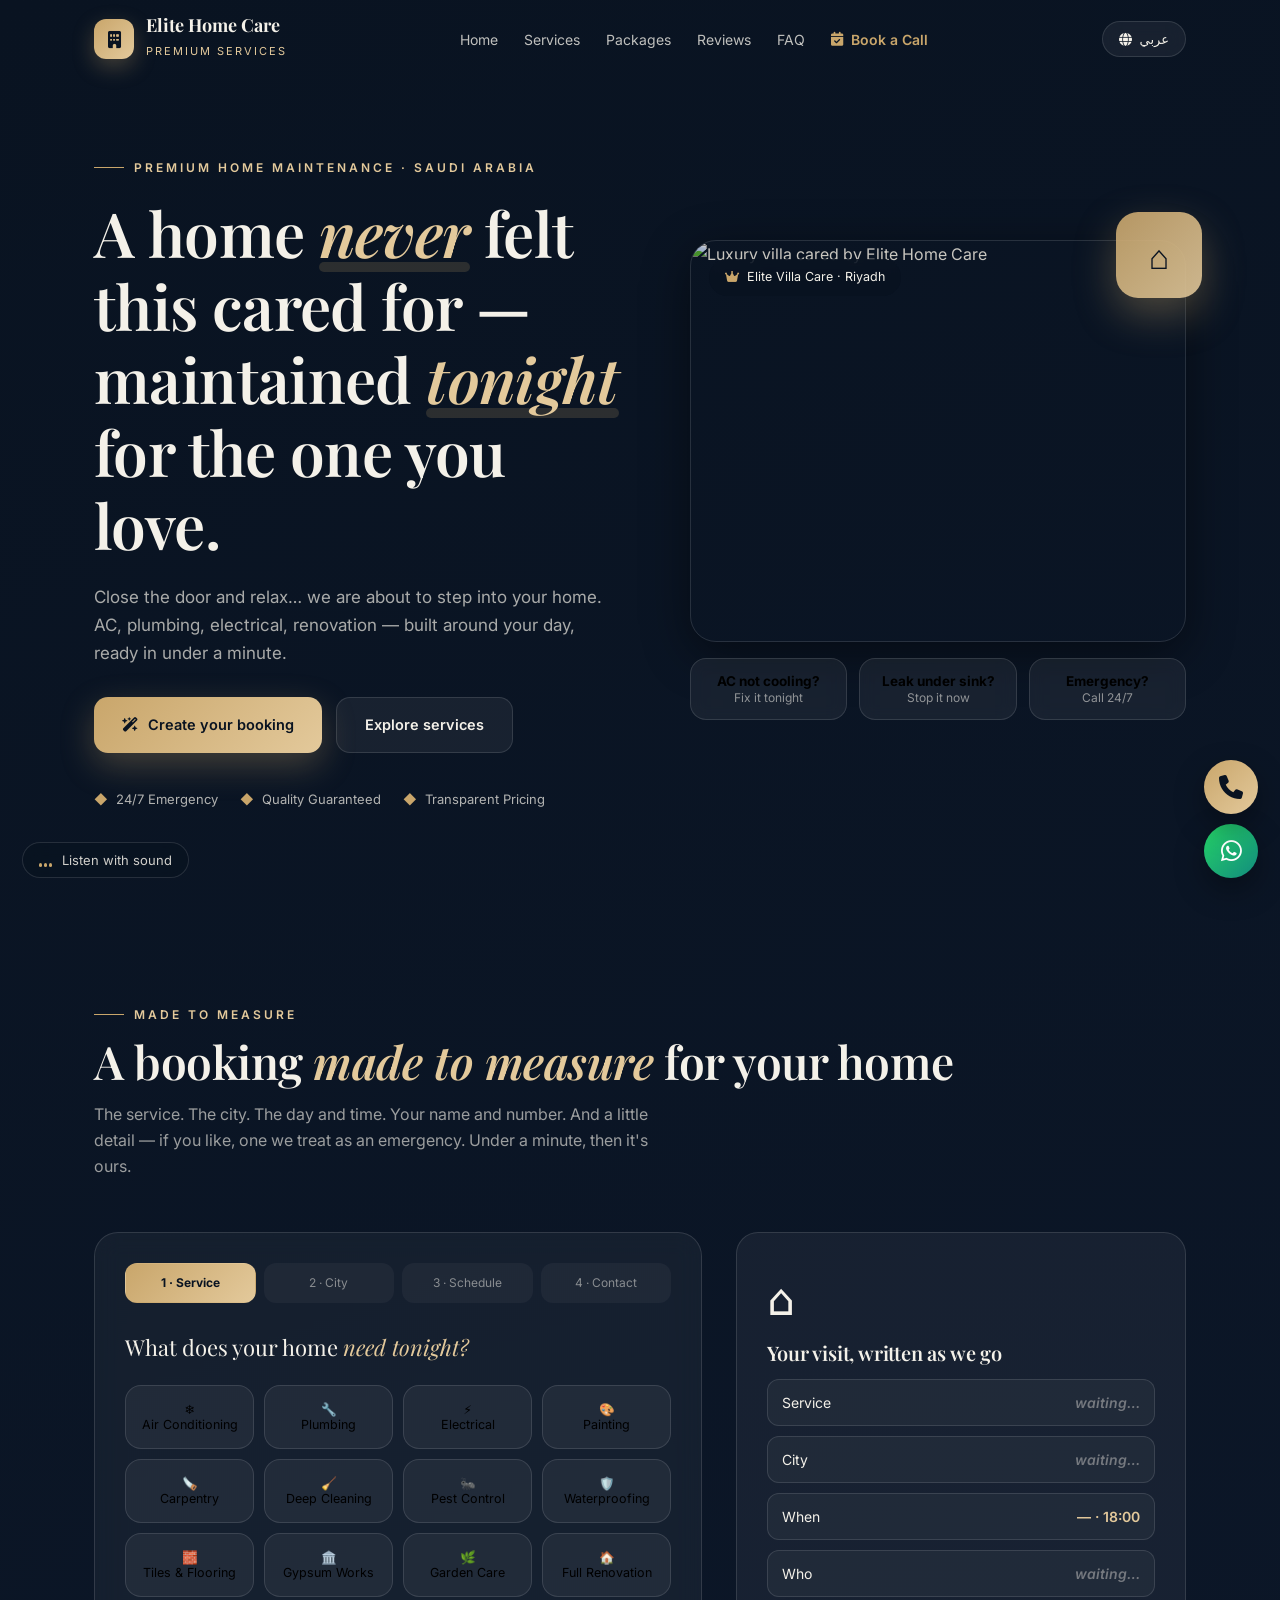
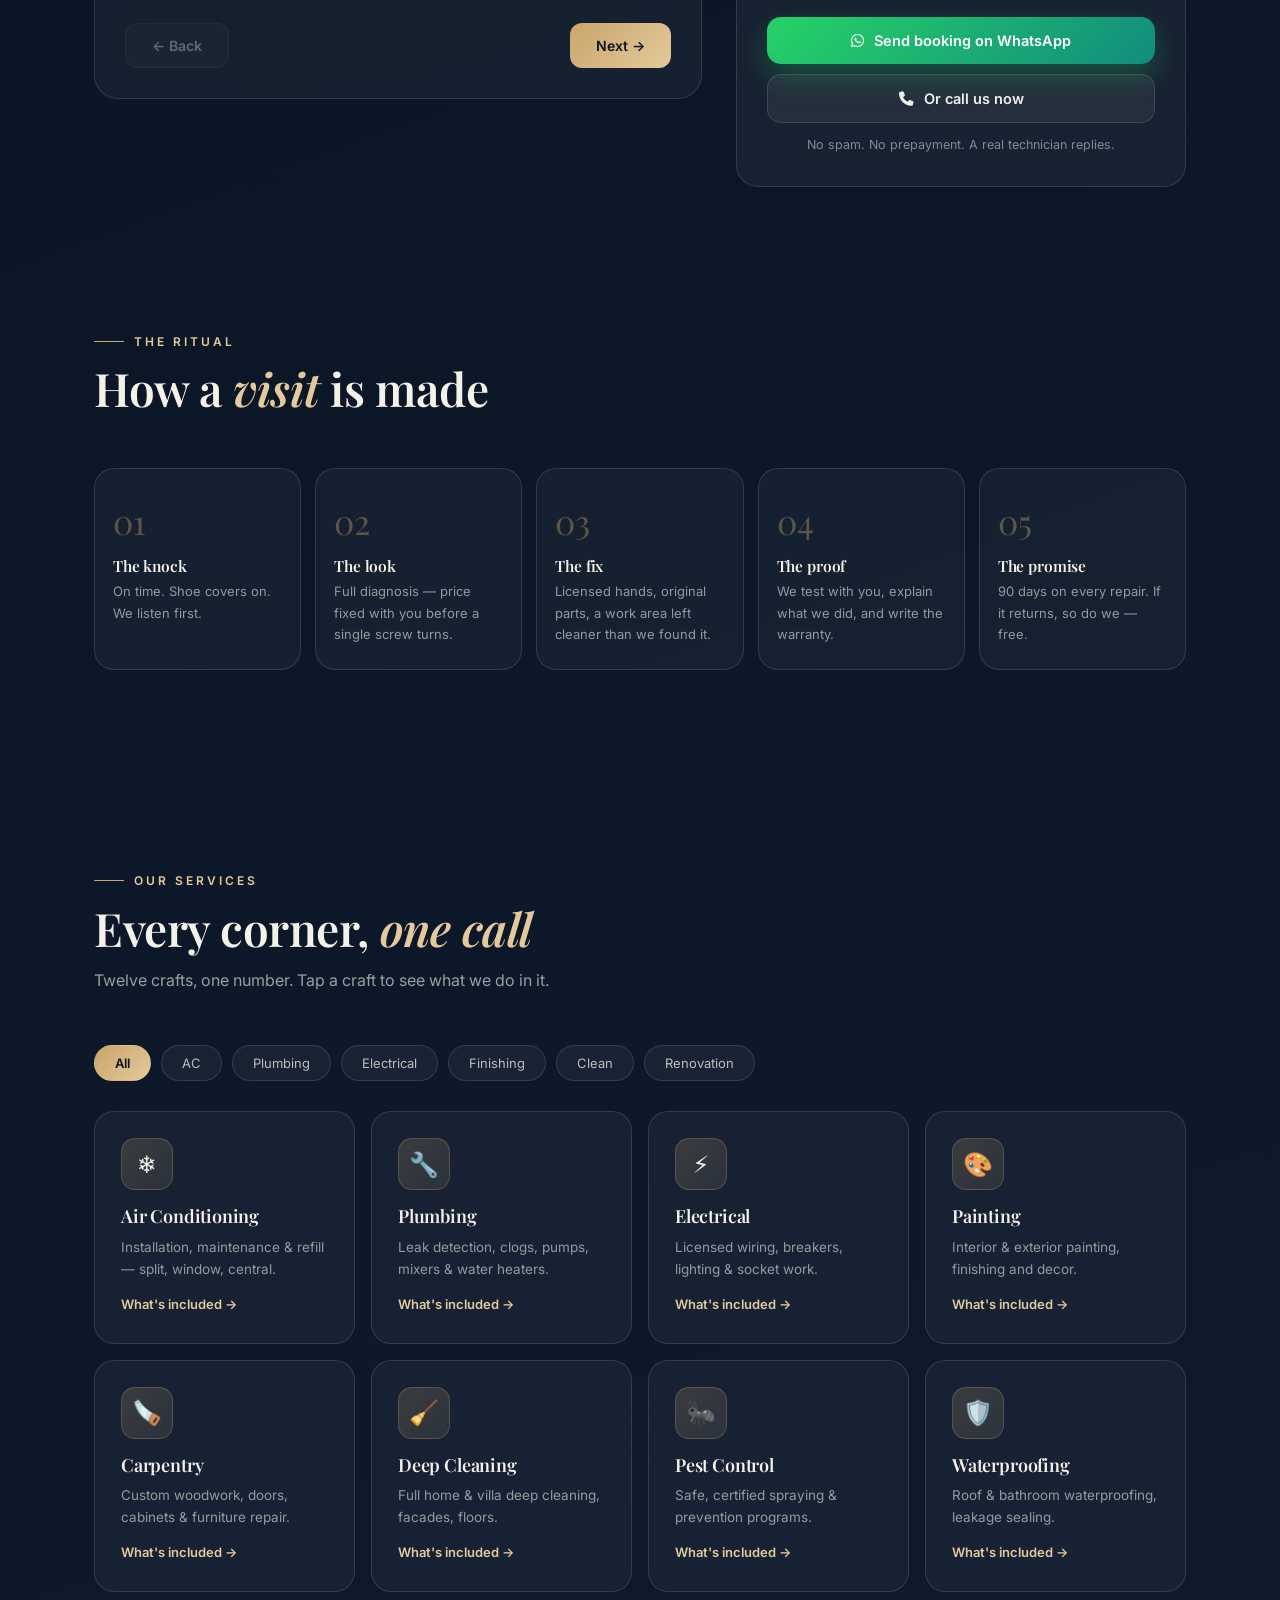
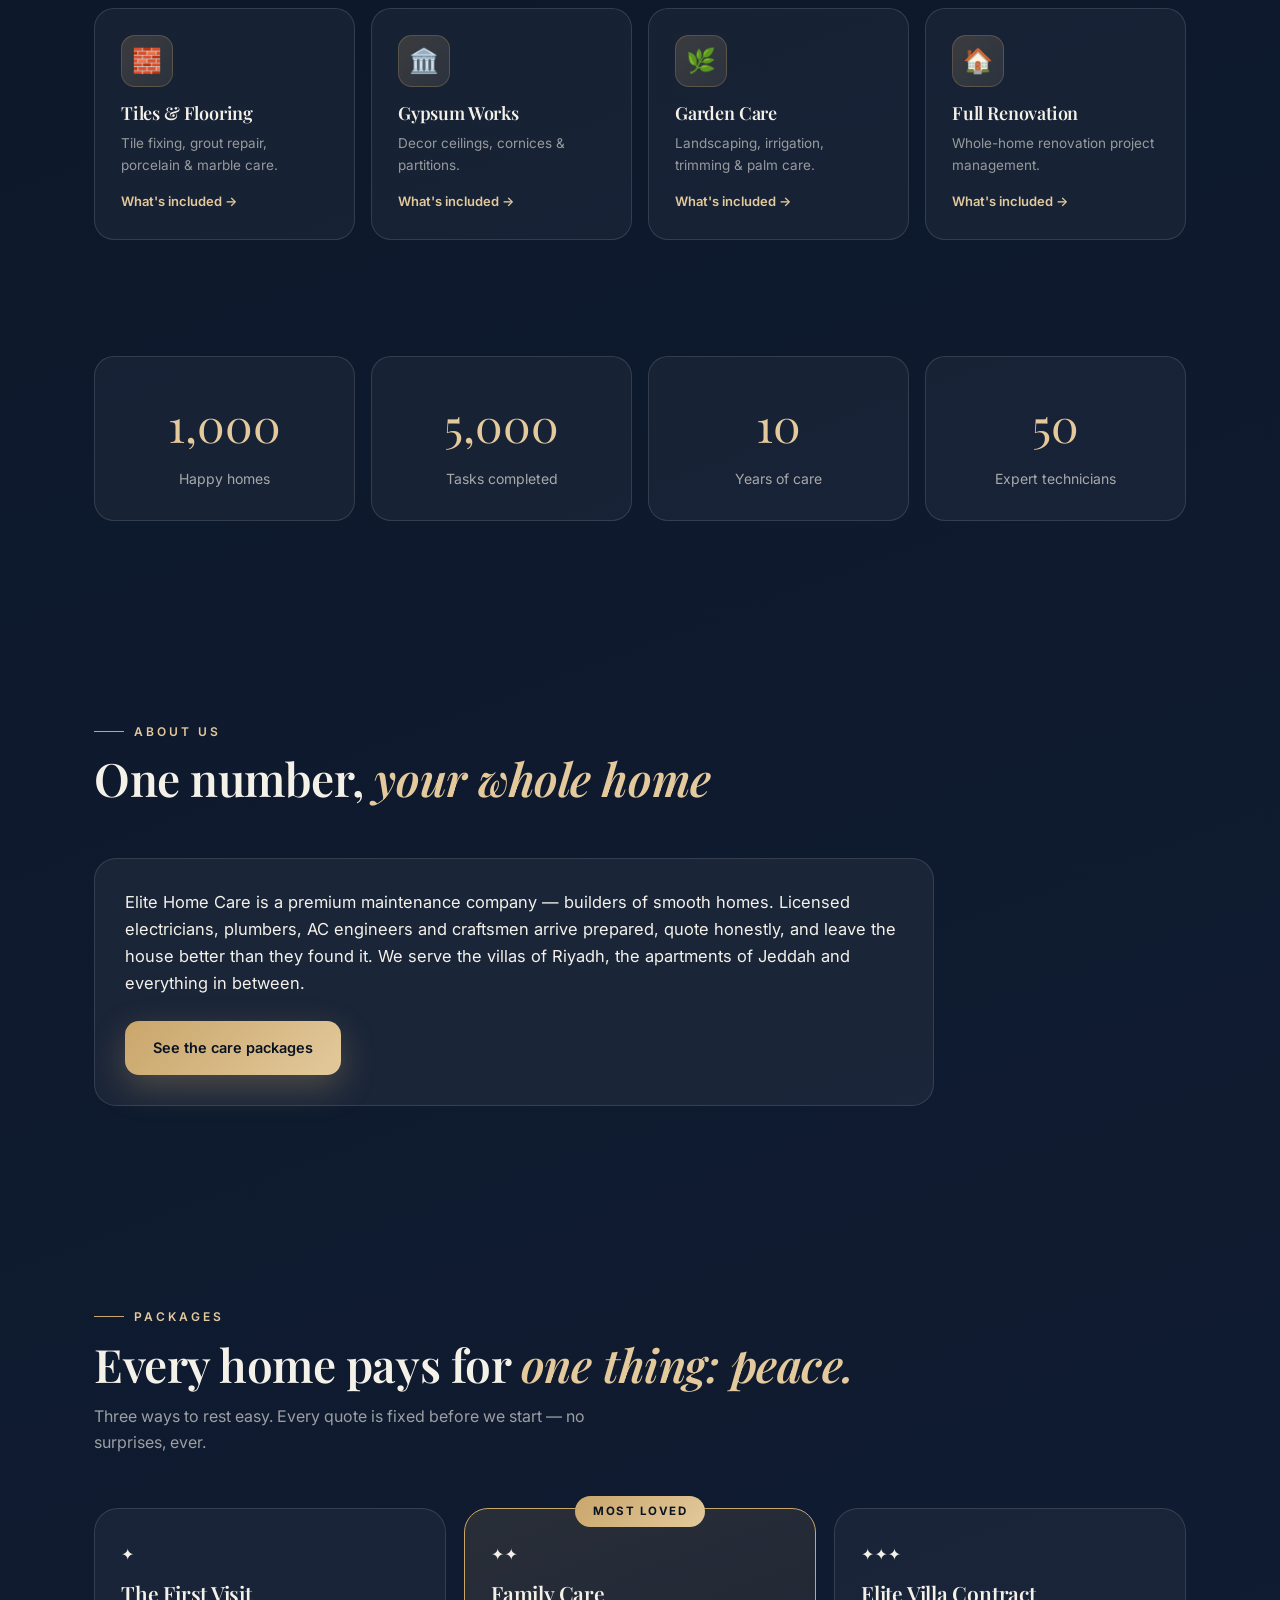
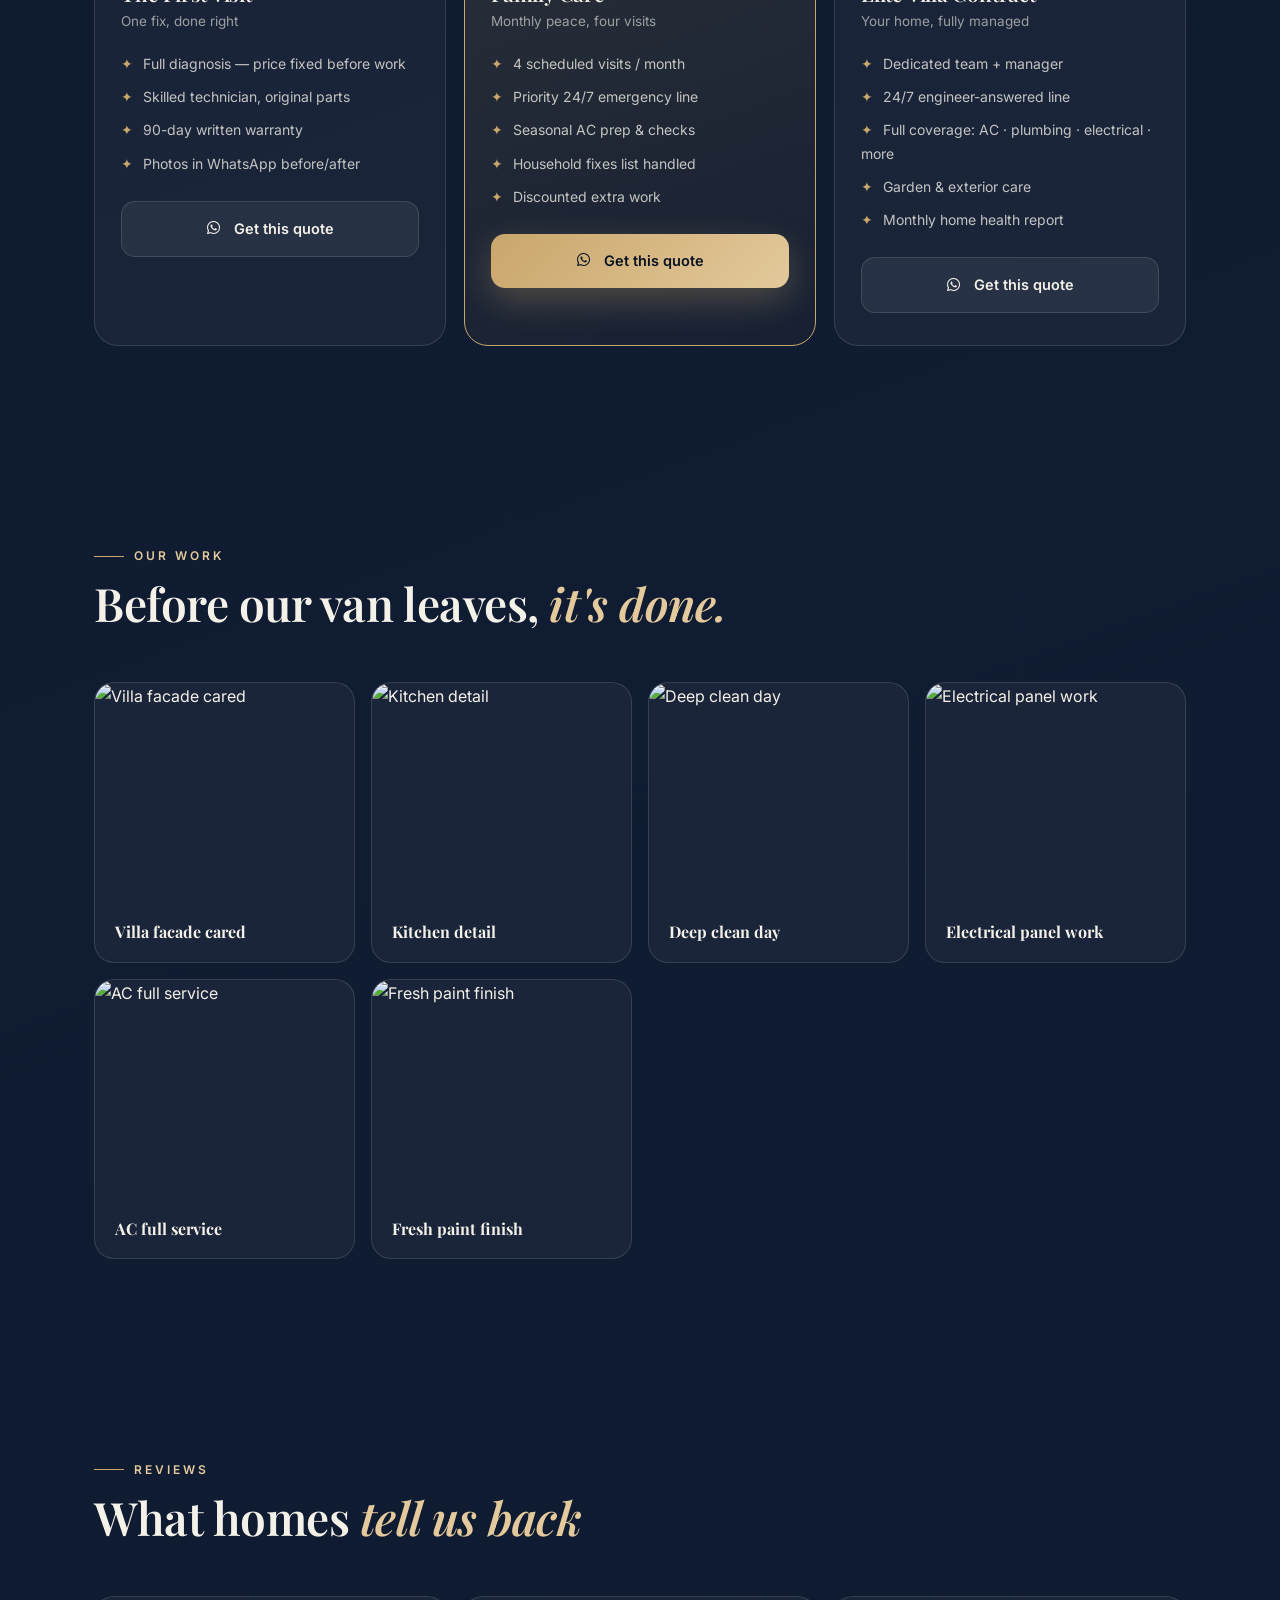
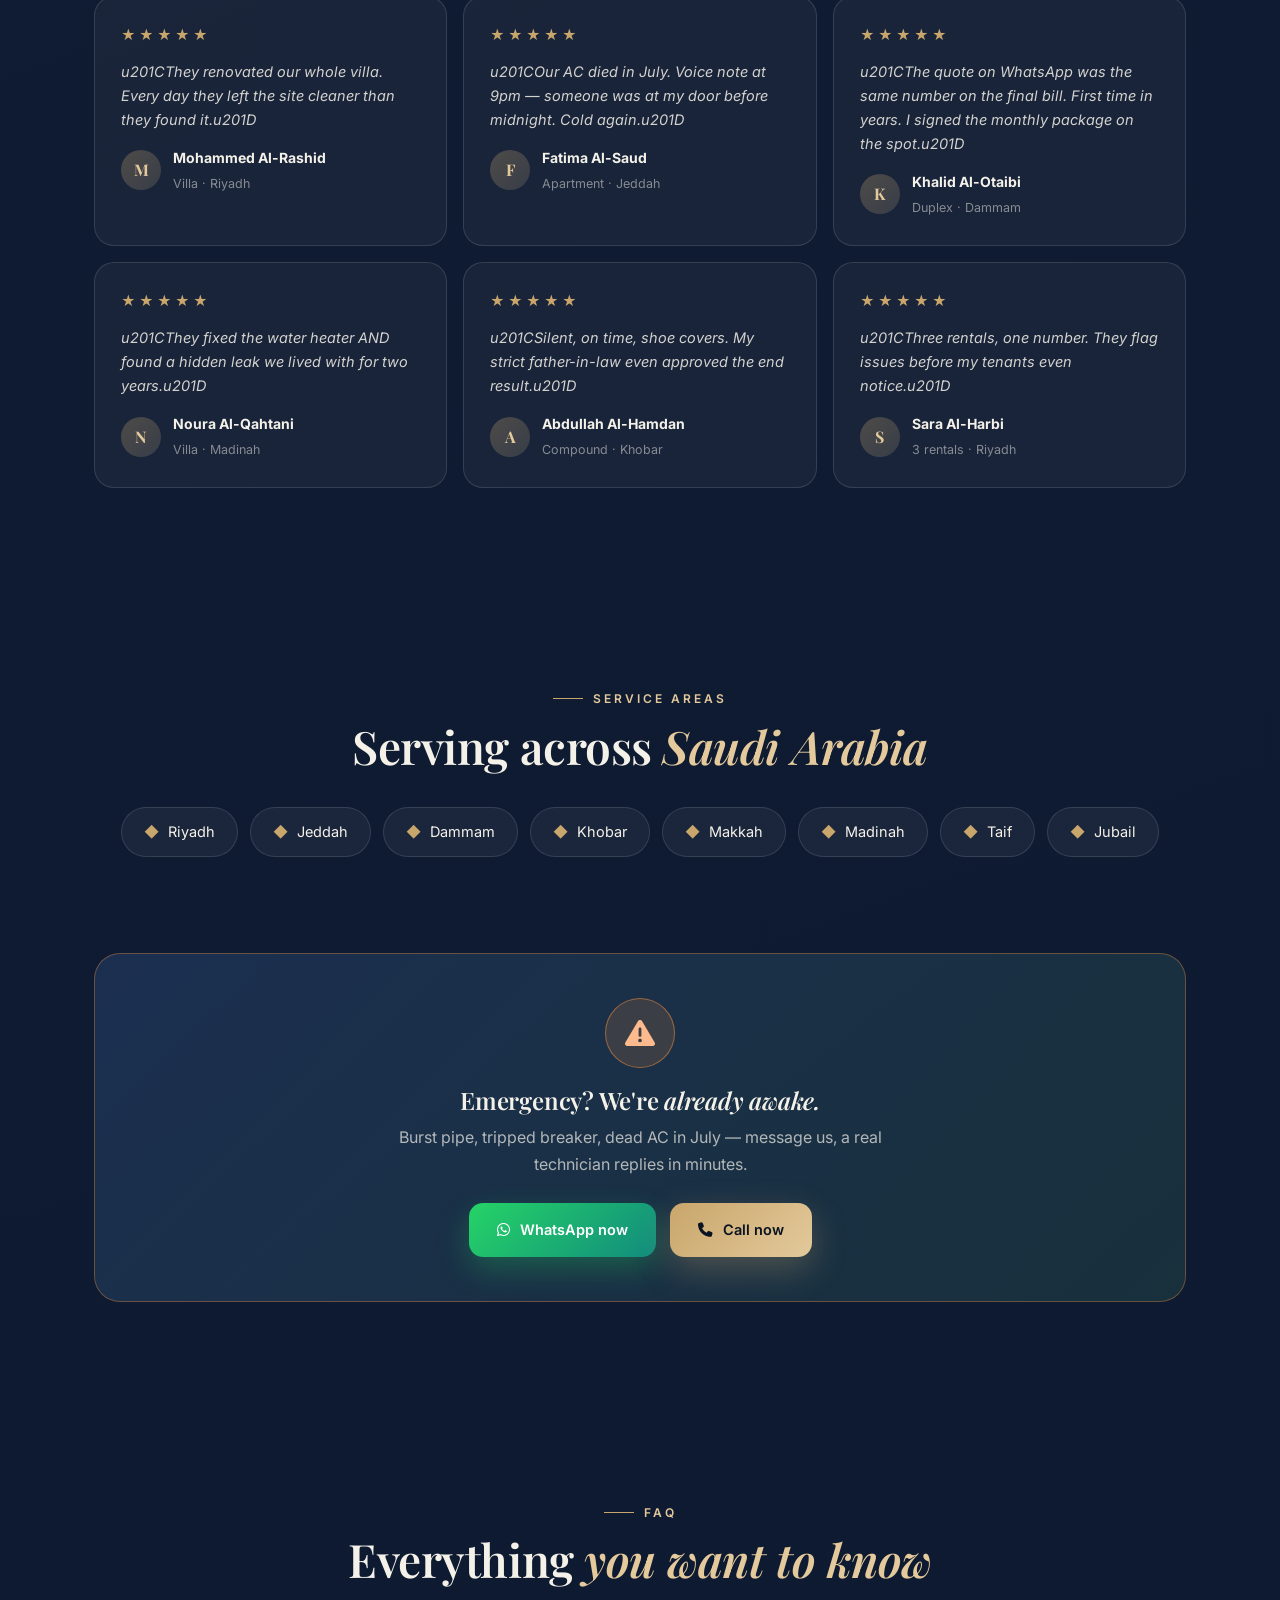
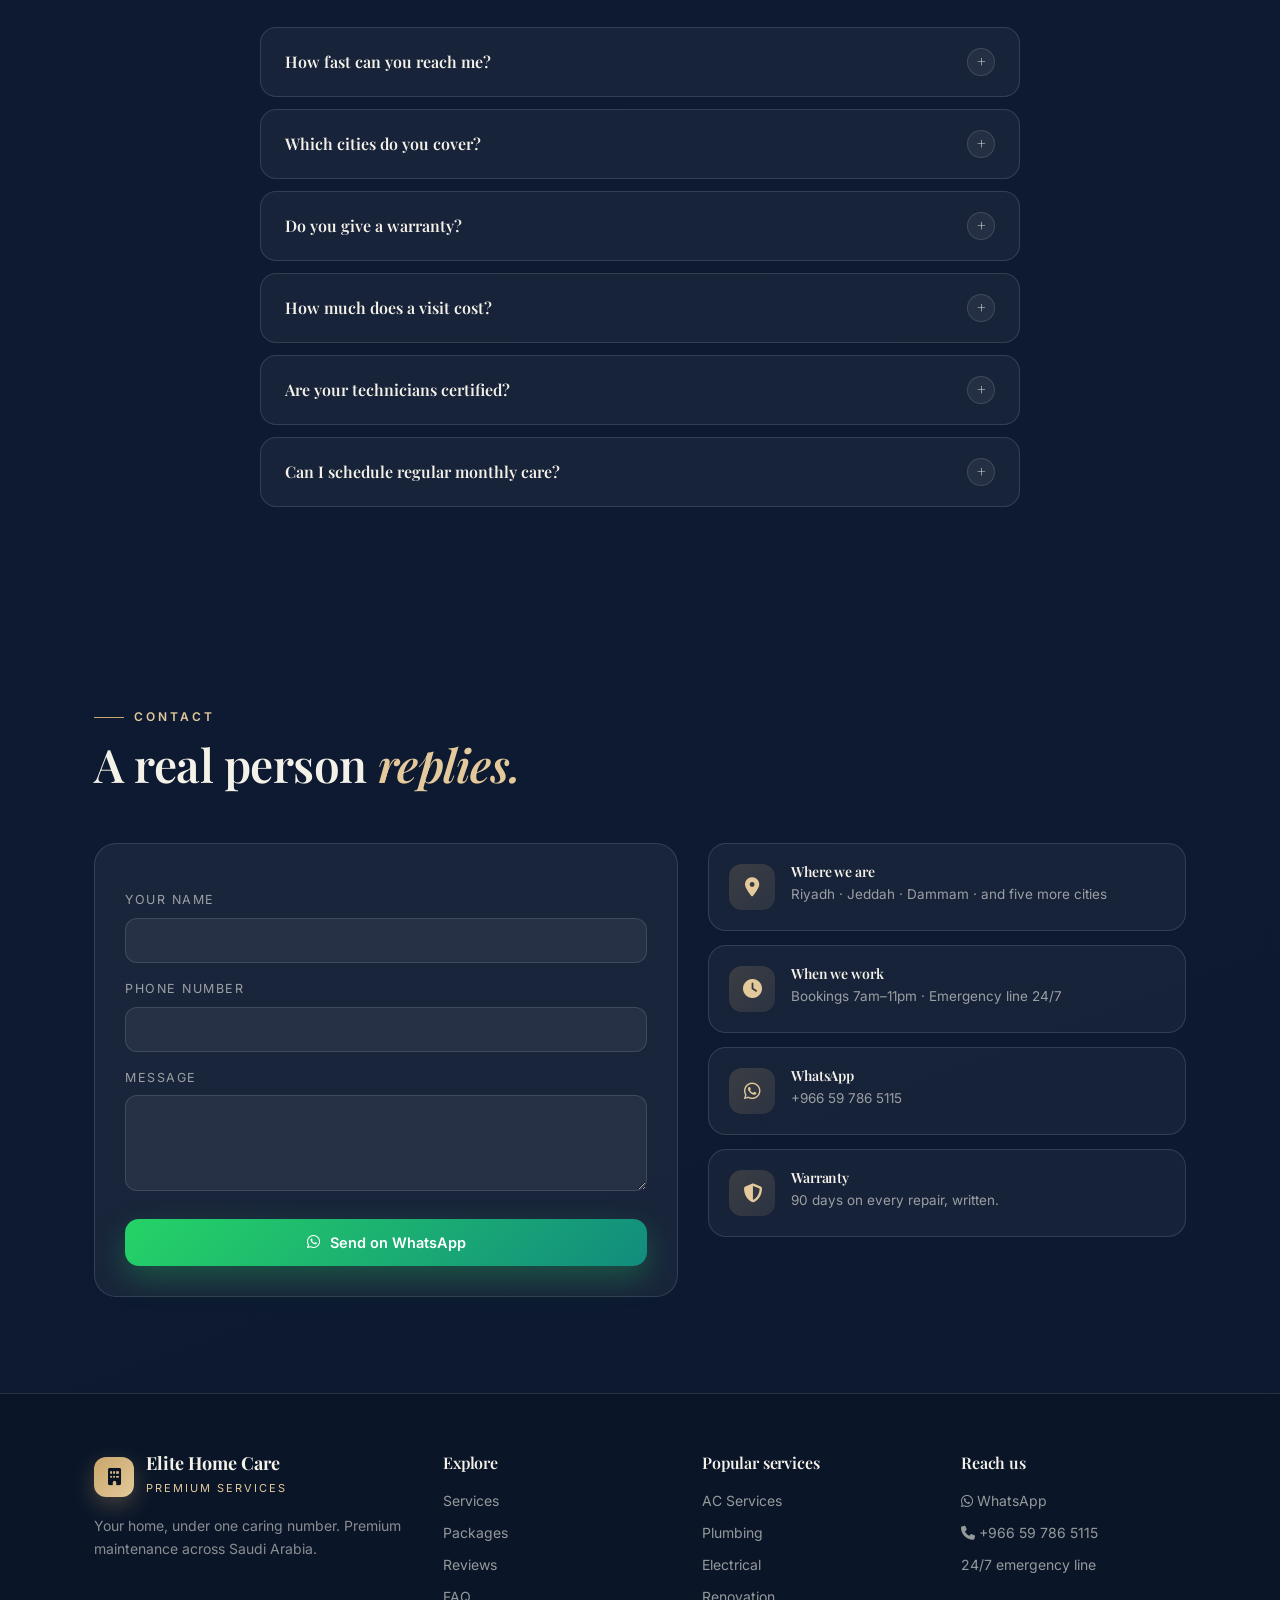
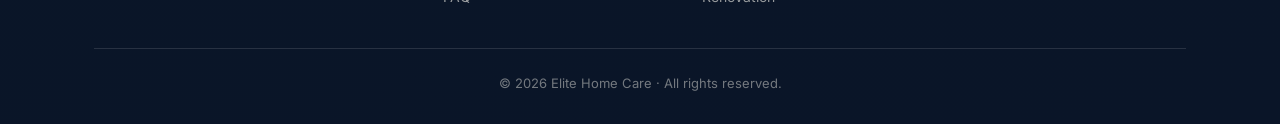
==== commit 9b66aa3a: "v2 production polish: boot loader, skip-link, focus rings, wizard address field + Saudi phone valida" ====
--- a/index.html
+++ b/index.html
@@ -7,6 +7,12 @@
 <meta name="description" content="A home never cared for like this — premium home maintenance across Saudi Arabia. AC, plumbing, electrical, renovation. 24/7 emergency. صيانة منزلية فاخرة في المملكة">
 <meta name="keywords" content="home maintenance Saudi Arabia, luxury home care, AC service Riyadh, plumbing Jeddah, صيانة منازل, خدمات منزلية فاخرة">
 <meta name="theme-color" content="#091321">
+<link rel="canonical" href="https://homecare.serveirc.com/">
+<meta property="og:locale" content="en_US">
+<meta property="og:locale:alternate" content="ar_SA">
+<meta name="twitter:card" content="summary_large_image">
+<meta name="twitter:title" content="Elite Home Care — A home never cared for like this">
+<meta name="twitter:description" content="Premium home maintenance across Saudi Arabia. Build your booking in under a minute — 24/7 emergency service.">
 <link rel="icon" href="data:image/svg+xml,%3Csvg xmlns='http://www.w3.org/2000/svg' viewBox='0 0 64 64'%3E%3Crect width='64' height='64' rx='14' fill='%23091321'/%3E%3Cpath d='M14 34 32 18l18 16' stroke='%23C9A66B' stroke-width='4' fill='none' stroke-linecap='round'/%3E%3Cpath d='M20 32v14h24V32' stroke='%23E3C99B' stroke-width='4' fill='none' stroke-linecap='round'/%3E%3C/svg%3E">
 <meta property="og:title" content="Elite Home Care — A home never cared for like this">
 <meta property="og:description" content="Premium home maintenance across Saudi Arabia. Build your booking in under a minute — 24/7 emergency service.">
@@ -17,11 +23,40 @@
 <link href="https://fonts.googleapis.com/css2?family=Playfair+Display:ital,wght@0,500;0,600;0,700;1,500;1,600&family=Inter:wght@400;500;600;700&family=Tajawal:wght@400;500;700;800&display=swap" rel="stylesheet">
 <link rel="stylesheet" href="https://cdnjs.cloudflare.com/ajax/libs/font-awesome/6.4.0/css/all.min.css">
 <link rel="stylesheet" href="premium-villa.css">
+<script type="application/ld+json">
+{
+  "@context": "https://schema.org",
+  "@type": "HomeAndConstructionBusiness",
+  "name": "Elite Home Care",
+  "description": "Premium home maintenance services across Saudi Arabia — AC, plumbing, electrical, renovation. 24/7 emergency.",
+  "url": "https://homecare.serveirc.com/",
+  "telephone": "+966597865115",
+  "areaServed": ["Riyadh","Jeddah","Dammam","Khobar","Makkah","Madinah","Taif","Jubail"],
+  "address": { "@type": "PostalAddress", "addressCountry": "SA" },
+  "openingHoursSpecification": {
+    "@type": "OpeningHoursSpecification",
+    "dayOfWeek": ["Monday","Tuesday","Wednesday","Thursday","Friday","Saturday","Sunday"],
+    "opens": "00:00", "closes": "23:59",
+    "description": "Emergency line 24/7 · Bookings 7am-11pm"
+  },
+  "sameAs": ["https://wa.me/966597865115"]
+}
+</script>
 </head>
 <body>
 
+<!-- Boot loader (beautiful loading state) -->
+<div class="boot-screen" id="bootScreen" aria-hidden="true">
+  <div class="boot-mark">⌂</div>
+  <div class="boot-bar"><i id="bootFill"></i></div>
+  <div class="boot-txt">Elite Home Care</div>
+</div>
+
+<!-- Skip link (accessibility) -->
+<a class="skip-link" href="#services" data-en="Skip to services" data-ar="تخطي إلى الخدمات">Skip to services</a>
+
 <!-- Sound invite (FiabaMia-style) -->
-<button class="soundbar" id="soundbar" aria-label="Toggle sound">
+<button class="soundbar" id="soundbar">
   <span class="eq"><i></i><i></i><i></i></span>
   <span id="soundTxt" data-en="Listen with sound" data-ar="استماع بالصوت">Listen with sound</span>
 </button>
@@ -45,7 +80,7 @@
       <a href="#faq" data-en="FAQ" data-ar="الأسئلة">FAQ</a>
       <a href="#booking" class="cta-link"><i class="fas fa-calendar-check"></i><span data-en="Book a Call" data-ar="احجز الآن">Book a Call</span></a>
     </div>
-    <button class="lang-btn" id="langBtn" aria-label="Language"><i class="fas fa-globe"></i><span id="langTxt">عربي</span></button>
+    <button class="lang-btn" id="langBtn"><i class="fas fa-globe"></i><span id="langTxt">عربي</span></button>
     <button class="hamburger" id="hamb" aria-label="Menu"><span></span><span></span><span></span></button>
   </div>
 </nav>
@@ -87,6 +122,8 @@
   </div>
 </header>
 
+<main id="main">
+
 <!-- Booking Wizard -->
 <section id="booking" class="rv">
   <div class="container">
@@ -119,9 +156,9 @@
 
         <div class="wiz-panel" data-step="3">
           <div class="wiz-q" data-en="When should we <em>knock?</em>" data-ar="متى <em>نقرق</em> الباب؟">When should we <em>knock?</em></div>
-          <label class="flabel" data-en="Preferred date" data-ar="التاريخ المفضل">Preferred date</label>
+          <label class="flabel" for="wizDate" data-en="Preferred date" data-ar="التاريخ المفضل">Preferred date</label>
           <input class="inp" type="date" id="wizDate">
-          <label class="flabel" data-en="Preferred time" data-ar="الوقت المفضل">Preferred time</label>
+          <label class="flabel" for="wizTime" data-en="Preferred time" data-ar="الوقت المفضل">Preferred time</label>
           <input class="inp" type="time" id="wizTime" value="18:00">
           <div class="switch" id="emgSwitch" role="switch" aria-checked="false" tabindex="0">
             <span class="knob"></span>
@@ -131,12 +168,25 @@
 
         <div class="wiz-panel" data-step="4">
           <div class="wiz-q" data-en="And you are…?" data-ar="وأنت…؟">And you are…?</div>
-          <label class="flabel" data-en="Your name" data-ar="اسمك">Your name</label>
+          <label class="flabel" for="wizName" data-en="Your name" data-ar="اسمك">Your name</label>
           <input class="inp" id="wizName" type="text" placeholder="">
-          <label class="flabel" data-en="Mobile number" data-ar="رقم الجوال">Mobile number</label>
-          <input class="inp" id="wizPhone" type="tel" placeholder="05__ ___ ____">
-          <label class="flabel" data-en="Anything else? (optional)" data-ar="شيء إضافي؟ (اختياري)">Anything else? (optional)</label>
+          <label class="flabel" for="wizPhone" data-en="Mobile number" data-ar="رقم الجوال">Mobile number</label>
+          <input class="inp" id="wizPhone" type="tel" placeholder="05__ ___ ____" inputmode="tel">
+          <label class="flabel" for="wizAddress" data-en="Service address" data-ar="عنوان الخدمة">Service address</label>
+          <input class="inp" id="wizAddress" type="text" data-ph data-en-ph="district, street, villa/flat no…" data-ar-ph="حي، شارع، رقم الفيلا/الشقة…" placeholder="district, street, villa/flat no…">
+          <label class="flabel" for="wizNotes" data-en="Anything else? (optional)" data-ar="شيء إضافي؟ (اختياري)">Anything else? (optional)</label>
           <input class="inp" id="wizNotes" type="text" data-ph data-en-ph="e.g. second floor AC, gate code 4481…" data-ar-ph="مثال: مكيف الدور الثاني، رمز البوابة 4481…" placeholder="e.g. second floor AC, gate code 4481…">
+        </div>
+
+        <!-- Success state -->
+        <div class="wiz-panel" data-step="done">
+          <div class="wiz-success" id="wizSuccess">
+            <div class="success-ic">✓</div>
+            <div class="wiz-q" data-en="Your booking is <em>written.</em>" data-ar="حجزك <em>تم كتابته.</em>">Your booking is <em>written.</em></div>
+            <p class="sub" id="successText" data-en="WhatsApp is open with your booking details — just press send. A real technician will confirm shortly." data-ar="واتساب مفتوح بتفاصيل حجزك — اضغط إرسال فقط. سيتأكد فني حقيقي قريباً.">WhatsApp is open with your booking details — just press send. A real technician will confirm shortly.</p>
+            <button class="btn btn-wa" style="margin-top:18px" id="reopenWa"><i class="fab fa-whatsapp"></i><span data-en="Reopen WhatsApp message" data-ar="أعد فتح رسالة واتساب">Reopen WhatsApp message</span></button>
+            <button class="btn btn-ghost" style="margin-top:10px" id="newBooking"><span data-en="Make another booking" data-ar="حجز آخر">Make another booking</span></button>
+          </div>
         </div>
 
         <div class="wiz-nav">
@@ -175,11 +225,11 @@
       <h2 class="title" data-en="How a <em>visit</em> is made" data-ar="كيف <em>تُصنع</em> الزيارة">How a <em>visit</em> is made</h2>
     </div>
     <div class="how-grid">
-      <div class="how-card"><div class="num">01</div><h4 data-en="The knock" data-ar="الطرق">The knock</h4><p data-en="On time. Shoe covers on. We listen first." data-ar="في الموعد. غطاء الأحذية. نستمع أولاً.">On time. Shoe covers on. We listen first.</p></div>
-      <div class="how-card"><div class="num">02</div><h4 data-en="The look" data-ar="النظرة">The look</h4><p data-en="Full diagnosis — price fixed with you before a single screw turns." data-ar="فحص كامل — السعر يُحدد معك قبل لف مسمار واحد.">Full diagnosis — price fixed with you before a single screw turns.</p></div>
-      <div class="how-card"><div class="num">03</div><h4 data-en="The fix" data-ar="الإصلاح">The fix</h4><p data-en="Licensed hands, original parts, a work area left cleaner than we found it." data-ar="أيادٍ مرخصة، قطع أصلية، ومكان نتركه أنظف مما وجدناه.">Licensed hands, original parts, a work area left cleaner than we found it.</p></div>
-      <div class="how-card"><div class="num">04</div><h4 data-en="The proof" data-ar="الدليل">The proof</h4><p data-en="We test with you, explain what we did, and write the warranty." data-ar="نجرّب معك، نشرح ما فعلناه، ونكتب الضمان.">We test with you, explain what we did, and write the warranty.</p></div>
-      <div class="how-card"><div class="num">05</div><h4 data-en="The promise" data-ar="الوعد">The promise</h4><p data-en="90 days on every repair. If it returns, so do we — free." data-ar="٩٠ يوماً على كل إصلاح. إن عاد العطل، عدنا — مجاناً.">90 days on every repair. If it returns, so do we — free.</p></div>
+      <div class="how-card"><div class="num">01</div><h3 data-en="The knock" data-ar="الطرق">The knock</h3><p data-en="On time. Shoe covers on. We listen first." data-ar="في الموعد. غطاء الأحذية. نستمع أولاً.">On time. Shoe covers on. We listen first.</p></div>
+      <div class="how-card"><div class="num">02</div><h3 data-en="The look" data-ar="النظرة">The look</h3><p data-en="Full diagnosis — price fixed with you before a single screw turns." data-ar="فحص كامل — السعر يُحدد معك قبل لف مسمار واحد.">Full diagnosis — price fixed with you before a single screw turns.</p></div>
+      <div class="how-card"><div class="num">03</div><h3 data-en="The fix" data-ar="الإصلاح">The fix</h3><p data-en="Licensed hands, original parts, a work area left cleaner than we found it." data-ar="أيادٍ مرخصة، قطع أصلية، ومكان نتركه أنظف مما وجدناه.">Licensed hands, original parts, a work area left cleaner than we found it.</p></div>
+      <div class="how-card"><div class="num">04</div><h3 data-en="The proof" data-ar="الدليل">The proof</h3><p data-en="We test with you, explain what we did, and write the warranty." data-ar="نجرّب معك، نشرح ما فعلناه، ونكتب الضمان.">We test with you, explain what we did, and write the warranty.</p></div>
+      <div class="how-card"><div class="num">05</div><h3 data-en="The promise" data-ar="الوعد">The promise</h3><p data-en="90 days on every repair. If it returns, so do we — free." data-ar="٩٠ يوماً على كل إصلاح. إن عاد العطل، عدنا — مجاناً.">90 days on every repair. If it returns, so do we — free.</p></div>
     </div>
   </div>
 </section>
@@ -305,26 +355,28 @@
     <div class="contact-grid">
       <div class="glass-card">
         <form id="contactForm">
-          <label class="flabel" data-en="Your name" data-ar="اسمك">Your name</label>
-          <input class="inp" type="text" required>
-          <label class="flabel" data-en="Phone number" data-ar="رقم الهاتف">Phone number</label>
-          <input class="inp" type="tel" required>
-          <label class="flabel" data-en="Message" data-ar="رسالتك">Message</label>
-          <textarea class="inp" rows="4" required style="resize:vertical"></textarea>
+          <label class="flabel" for="cName" data-en="Your name" data-ar="اسمك">Your name</label>
+          <input class="inp" id="cName" type="text" required>
+          <label class="flabel" for="cPhone" data-en="Phone number" data-ar="رقم الهاتف">Phone number</label>
+          <input class="inp" id="cPhone" type="tel" required>
+          <label class="flabel" for="cMsg" data-en="Message" data-ar="رسالتك">Message</label>
+          <textarea class="inp" id="cMsg" rows="4" required style="resize:vertical"></textarea>
           <button class="btn btn-wa" style="margin-top:20px;width:100%;justify-content:center" type="submit">
             <i class="fab fa-whatsapp"></i><span data-en="Send on WhatsApp" data-ar="أرسل على واتساب">Send on WhatsApp</span>
           </button>
         </form>
       </div>
       <div class="info-rows">
-        <div class="info-row"><span class="ic"><i class="fas fa-map-marker-alt"></i></span><div><h5 data-en="Where we are" data-ar="موقعنا">Where we are</h5><p data-en="Riyadh · Jeddah · Dammam · and five more cities" data-ar="الرياض · جدة · الدمام · وثماني مدن أخرى">Riyadh · Jeddah · Dammam · and five more cities</p></div></div>
-        <div class="info-row"><span class="ic"><i class="fas fa-clock"></i></span><div><h5 data-en="When we work" data-ar="أوقات العمل">When we work</h5><p data-en="Bookings 7am–11pm · Emergency line 24/7" data-ar="الحجوزات 7ص–11م · خط الطوارئ 24/7">Bookings 7am–11pm · Emergency line 24/7</p></div></div>
-        <div class="info-row"><span class="ic"><i class="fab fa-whatsapp"></i></span><div><h5 data-en="WhatsApp" data-ar="واتساب">WhatsApp</h5><p>+966 59 786 5115</p></div></div>
-        <div class="info-row"><span class="ic"><i class="fas fa-shield-halved"></i></span><div><h5 data-en="Warranty" data-ar="الضمان">Warranty</h5><p data-en="90 days on every repair, written." data-ar="٩٠ يوماً على كل إصلاح، ومكتوب.">90 days on every repair, written.</p></div></div>
-      </div>
-    </div>
-  </div>
-</section>
+        <div class="info-row"><span class="ic"><i class="fas fa-map-marker-alt"></i></span><div><h3 data-en="Where we are" data-ar="موقعنا">Where we are</h3><p data-en="Riyadh · Jeddah · Dammam · and five more cities" data-ar="الرياض · جدة · الدمام · وثماني مدن أخرى">Riyadh · Jeddah · Dammam · and five more cities</p></div></div>
+        <div class="info-row"><span class="ic"><i class="fas fa-clock"></i></span><div><h3 data-en="When we work" data-ar="أوقات العمل">When we work</h3><p data-en="Bookings 7am–11pm · Emergency line 24/7" data-ar="الحجوزات 7ص–11م · خط الطوارئ 24/7">Bookings 7am–11pm · Emergency line 24/7</p></div></div>
+        <div class="info-row"><span class="ic"><i class="fab fa-whatsapp"></i></span><div><h3 data-en="WhatsApp" data-ar="واتساب">WhatsApp</h3><p>+966 59 786 5115</p></div></div>
+        <div class="info-row"><span class="ic"><i class="fas fa-shield-halved"></i></span><div><h3 data-en="Warranty" data-ar="الضمان">Warranty</h3><p data-en="90 days on every repair, written." data-ar="٩٠ يوماً على كل إصلاح، ومكتوب.">90 days on every repair, written.</p></div></div>
+      </div>
+    </div>
+  </div>
+</section>
+
+</main>
 
 <!-- Footer -->
 <footer>
@@ -334,19 +386,19 @@
         <a href="#home" class="brand" style="margin-bottom:14px"><span class="brand-ic"><i class="fas fa-building"></i></span><span><b>Elite Home Care</b><small data-en="Premium Services" data-ar="خدمات متميزة">Premium Services</small></span></a>
         <p style="font-size:14px;color:rgba(244,241,233,.55)" data-en="Your home, under one caring number. Premium maintenance across Saudi Arabia." data-ar="منزلك تحت رقم واحد يعتني به. صيانة فاخرة في جميع أنحاء المملكة.">Your home, under one caring number. Premium maintenance across Saudi Arabia.</p>
       </div>
-      <div><h4 data-en="Explore" data-ar="استكشف">Explore</h4><ul>
+      <div><h3 data-en="Explore" data-ar="استكشف">Explore</h3><ul>
         <li><a href="#services" data-en="Services" data-ar="الخدمات">Services</a></li>
         <li><a href="#packages" data-en="Packages" data-ar="الباقات">Packages</a></li>
         <li><a href="#reviews" data-en="Reviews" data-ar="الآراء">Reviews</a></li>
         <li><a href="#faq" data-en="FAQ" data-ar="الأسئلة">FAQ</a></li>
       </ul></div>
-      <div><h4 data-en="Popular services" data-ar="الخدمات الشائعة">Popular services</h4><ul>
+      <div><h3 data-en="Popular services" data-ar="الخدمات الشائعة">Popular services</h3><ul>
         <li><a href="#services" data-en="AC Services" data-ar="التكييف">AC Services</a></li>
         <li><a href="#services" data-en="Plumbing" data-ar="السباكة">Plumbing</a></li>
         <li><a href="#services" data-en="Electrical" data-ar="الكهرباء">Electrical</a></li>
         <li><a href="#services" data-en="Renovation" data-ar="التجديد">Renovation</a></li>
       </ul></div>
-      <div><h4 data-en="Reach us" data-ar="تواصل">Reach us</h4><ul>
+      <div><h3 data-en="Reach us" data-ar="تواصل">Reach us</h3><ul>
         <li><a href="https://wa.me/966597865115" target="_blank" rel="noopener"><i class="fab fa-whatsapp"></i> WhatsApp</a></li>
         <li><a href="tel:+966597865115"><i class="fas fa-phone"></i> +966 59 786 5115</a></li>
         <li><span data-en="24/7 emergency line" data-ar="خط طوارئ 24/7">24/7 emergency line</span></li>
@@ -357,13 +409,16 @@
 </footer>
 
 <!-- Modal -->
-<div class="modal" id="modal"><div class="modal-card" id="modalCard">
+<div class="modal" id="modal" role="dialog" aria-modal="true" aria-label="Service details"><div class="modal-card" id="modalCard">
   <button class="modal-close" id="modalClose" aria-label="Close">✕</button>
   <div id="modalBody"></div>
 </div></div>
 
-<div class="toast" id="toast"></div>
-
+<div class="toast" id="toast" role="status" aria-live="polite"></div>
+
+<!-- Optional backend config: paste your Supabase project URL + anon key here.
+     Keys are PUBLIC-SAFE by design (RLS protects data). Empty = WhatsApp-only flow. -->
+<script src="config.js"></script>
 <script src="premium-villa-app.js"></script>
 </body>
 </html>
--- a/premium-villa.css
+++ b/premium-villa.css
@@ -32,6 +32,48 @@
 /* reveal on scroll */
 .rv{opacity:0;transform:translateY(26px);transition:opacity .8s ease,transform .8s ease}
 .rv.in{opacity:1;transform:none}
+
+/* ---------- boot loader ---------- */
+.boot-screen{
+  position:fixed;inset:0;z-index:100;background:var(--navy-deep);
+  display:flex;flex-direction:column;align-items:center;justify-content:center;gap:24px;
+  transition:opacity .6s ease,visibility .6s;
+}
+.boot-screen.hide{opacity:0;visibility:hidden}
+.boot-mark{width:68px;height:68px;border-radius:18px;display:grid;place-items:center;
+  background:linear-gradient(135deg,var(--gold),var(--gold-soft));color:var(--navy-deep);
+  font-size:32px;font-family:var(--serif);animation:flm 1.5s ease infinite;
+  box-shadow:0 14px 44px rgba(201,166,107,.3)}
+.boot-bar{width:210px;height:3px;background:rgba(255,255,255,.1);border-radius:3px;overflow:hidden}
+.boot-bar i{display:block;height:100%;width:0;background:linear-gradient(90deg,var(--gold),var(--gold-soft));
+  animation:boot .9s ease-out forwards}
+.boot-txt{font-size:11px;letter-spacing:4px;text-transform:uppercase;color:rgba(244,241,233,.5)}
+@keyframes flm{0%,100%{transform:scale(1) rotate(0)}50%{transform:scale(1.07) rotate(2deg)}}
+@keyframes boot{to{width:100%}}
+
+.skip-link{position:fixed;top:-60px;left:18px;z-index:120;padding:11px 18px;border-radius:12px;
+  background:var(--gold);color:var(--navy-deep);font-weight:700;font-size:14px;transition:top .3s}
+.skip-link:focus{top:14px}
+
+/* ---------- focus rings (accessibility) ---------- */
+:focus-visible{outline:2px solid var(--gold);outline-offset:3px;border-radius:6px}
+
+/* ---------- button shine sweep ---------- */
+.btn-gold,.btn-wa{position:relative;overflow:hidden}
+.btn-gold::after,.btn-wa::after{content:"";position:absolute;top:0;bottom:0;width:44%;
+  left:-70%;transform:skewX(-18deg);background:linear-gradient(90deg,transparent,rgba(255,255,255,.35),transparent);
+  transition:left .6s ease}
+.btn-gold:hover::after,.btn-wa:hover::after{left:130%}
+
+/* ---------- wizard success ---------- */
+.wiz-success{text-align:center;padding:8px 4px}
+.success-ic{width:64px;height:64px;margin:0 auto 18px;border-radius:50%;display:grid;place-items:center;
+  font-size:30px;font-weight:800;background:linear-gradient(135deg,#25d366,#128c7e);color:#fff;
+  box-shadow:0 14px 40px rgba(37,211,102,.35);animation:pop .5s cubic-bezier(.34,1.56,.64,1)}
+@keyframes pop{from{transform:scale(.4);opacity:0}to{transform:scale(1);opacity:1}}
+
+/* ---------- reveal stagger helper ---------- */
+.rv.in{opacity:1;transform:none;transition-delay:var(--rd,0ms)}
 
 /* ---------- type ---------- */
 h1,h2,h3{font-family:var(--serif);font-weight:600;line-height:1.18;letter-spacing:-.01em}
@@ -170,6 +212,8 @@
 .inp{width:100%;background:rgba(255,255,255,.06);border:1px solid var(--glass-b);color:var(--ivory);
   padding:13px 16px;border-radius:12px;font-size:14.5px;font-family:inherit;transition:var(--t-fast)}
 .inp:focus{outline:none;border-color:var(--gold);box-shadow:0 0 0 3px rgba(201,166,107,.15)}
+.inp-err{border-color:#f87171!important;box-shadow:0 0 0 3px rgba(248,113,113,.18)}
+.inp-err::placeholder{color:rgba(248,113,113,.55)}
 .inp::placeholder{color:rgba(244,241,233,.35)}
 label.flabel{font-size:12.5px;letter-spacing:1.5px;text-transform:uppercase;color:rgba(244,241,233,.6);
   display:block;margin:16px 0 7px}
@@ -197,7 +241,7 @@
   border:1px solid var(--glass-b);position:relative;transition:var(--t-fast)}
 .how-card:hover{border-color:var(--gold);transform:translateY(-4px)}
 .how-card .num{font-family:var(--serif);font-size:34px;color:rgba(201,166,107,.4)}
-.how-card h4{font-size:15.5px;margin:8px 0 6px;font-family:var(--serif)}
+.how-card h3{font-size:15.5px;margin:8px 0 6px;font-family:var(--serif)}
 .how-card p{font-size:13px;color:rgba(244,241,233,.58)}
 
 /* ---------- services ---------- */
@@ -214,7 +258,7 @@
 .svc-card:hover::before{opacity:1}
 .svc-ic{width:52px;height:52px;border-radius:14px;display:grid;place-items:center;font-size:24px;
   background:linear-gradient(135deg,rgba(201,166,107,.2),rgba(227,201,155,.1));border:1px solid rgba(201,166,107,.25);margin-bottom:16px}
-.svc-card h4{font-family:var(--serif);font-size:18px;margin-bottom:8px}
+.svc-card h3{font-family:var(--serif);font-size:18px;margin-bottom:8px}
 .svc-card p{font-size:13.5px;color:rgba(244,241,233,.58)}
 .svc-card .svc-more{display:inline-flex;gap:7px;align-items:center;margin-top:14px;font-size:13px;color:var(--gold-soft);font-weight:600}
 
@@ -246,7 +290,7 @@
   font-size:11.5px;letter-spacing:1.5px;text-transform:uppercase;font-weight:700;
   background:linear-gradient(135deg,var(--gold),var(--gold-soft));color:var(--navy-deep)}
 .pkg i.pi{font-style:normal;font-size:30px}
-.pkg h4{font-family:var(--serif);font-size:21px;margin:14px 0 4px}
+.pkg h3{font-family:var(--serif);font-size:21px;margin:14px 0 4px}
 .pkg .pkg-sub{font-size:13.5px;color:rgba(244,241,233,.6);margin-bottom:20px}
 .pkg ul{list-style:none;display:grid;gap:10px;font-size:14px;color:rgba(244,241,233,.78);margin-bottom:26px}
 .pkg ul li::before{content:"✦";color:var(--gold);margin-inline-end:10px}
@@ -290,13 +334,13 @@
   background:rgba(255,255,255,.045);border:1px solid var(--glass-b)}
 .info-row .ic{width:46px;height:46px;flex-shrink:0;border-radius:13px;display:grid;place-items:center;font-size:19px;
   background:linear-gradient(135deg,rgba(201,166,107,.2),rgba(227,201,155,.1));color:var(--gold-soft)}
-.info-row h5{font-size:14px;margin-bottom:2px}
+.info-row h3{font-size:14px;margin-bottom:2px}
 .info-row p{font-size:13.5px;color:rgba(244,241,233,.6)}
 
 /* ---------- footer ---------- */
 footer{padding:60px 0 30px;border-top:1px solid var(--glass-b);background:rgba(9,19,33,.5)}
 .foot-grid{display:grid;grid-template-columns:1.4fr 1fr 1fr 1fr;gap:34px;margin-bottom:40px}
-footer h4{font-family:var(--serif);font-size:16px;margin-bottom:16px}
+footer h3{font-family:var(--serif);font-size:16px;margin-bottom:16px}
 footer ul{list-style:none;display:grid;gap:9px;font-size:14px;color:rgba(244,241,233,.6)}
 footer ul a:hover{color:var(--gold-soft)}
 .foot-bottom{border-top:1px solid var(--glass-b);padding-top:24px;text-align:center;font-size:13px;color:rgba(244,241,233,.45)}
@@ -336,6 +380,25 @@
   section{padding:70px 0}
   .emg{padding:32px 22px}
 }
+@media(max-width:480px){
+  h2.title{font-size:27px}
+  .hero{padding:120px 0 60px}
+  .hero h1{font-size:31px}
+  .tile-grid{grid-template-columns:repeat(2,1fr)}
+  .wiz-card{padding:22px 16px}
+  .wiz-steps{font-size:0;gap:6px}
+  .wiz-step-dot{font-size:11px;padding:8px 2px}
+  .stat .n{font-size:36px}
+  .how-grid{grid-template-columns:1fr}
+  .foot-grid{grid-template-columns:1fr}
+  .doodle{right:6px;top:-22px;width:70px;height:70px;font-size:28px}
+  .float{width:48px;height:48px;font-size:21px}
+  .glass-card{padding:22px}
+  .btn{padding:13px 20px;font-size:13.5px}
+  .modal-card{padding:26px 20px}
+  .villa-card img{height:220px}
+  .emg .btns{flex-direction:column;align-items:stretch}
+}
 @media(prefers-reduced-motion:reduce){
   *{animation-duration:.001s!important;transition-duration:.001s!important}
   .rv{opacity:1;transform:none}
